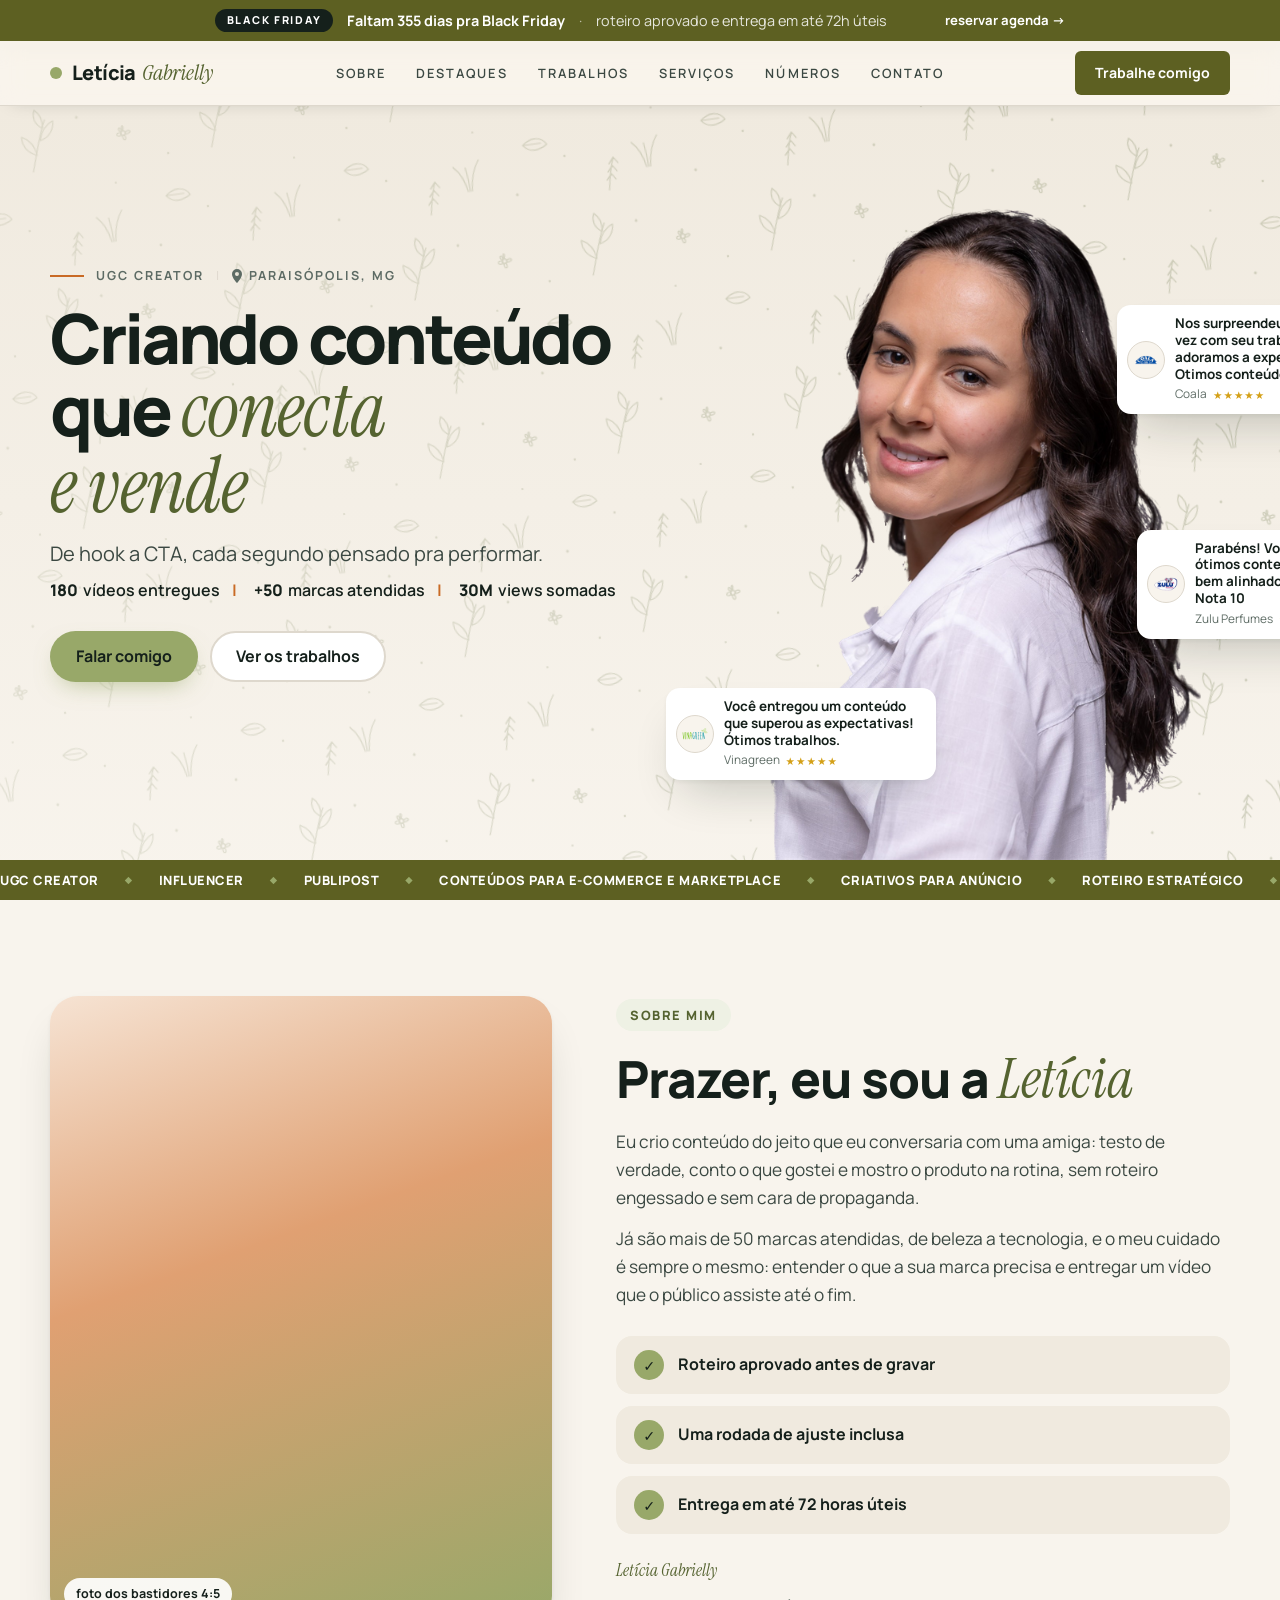
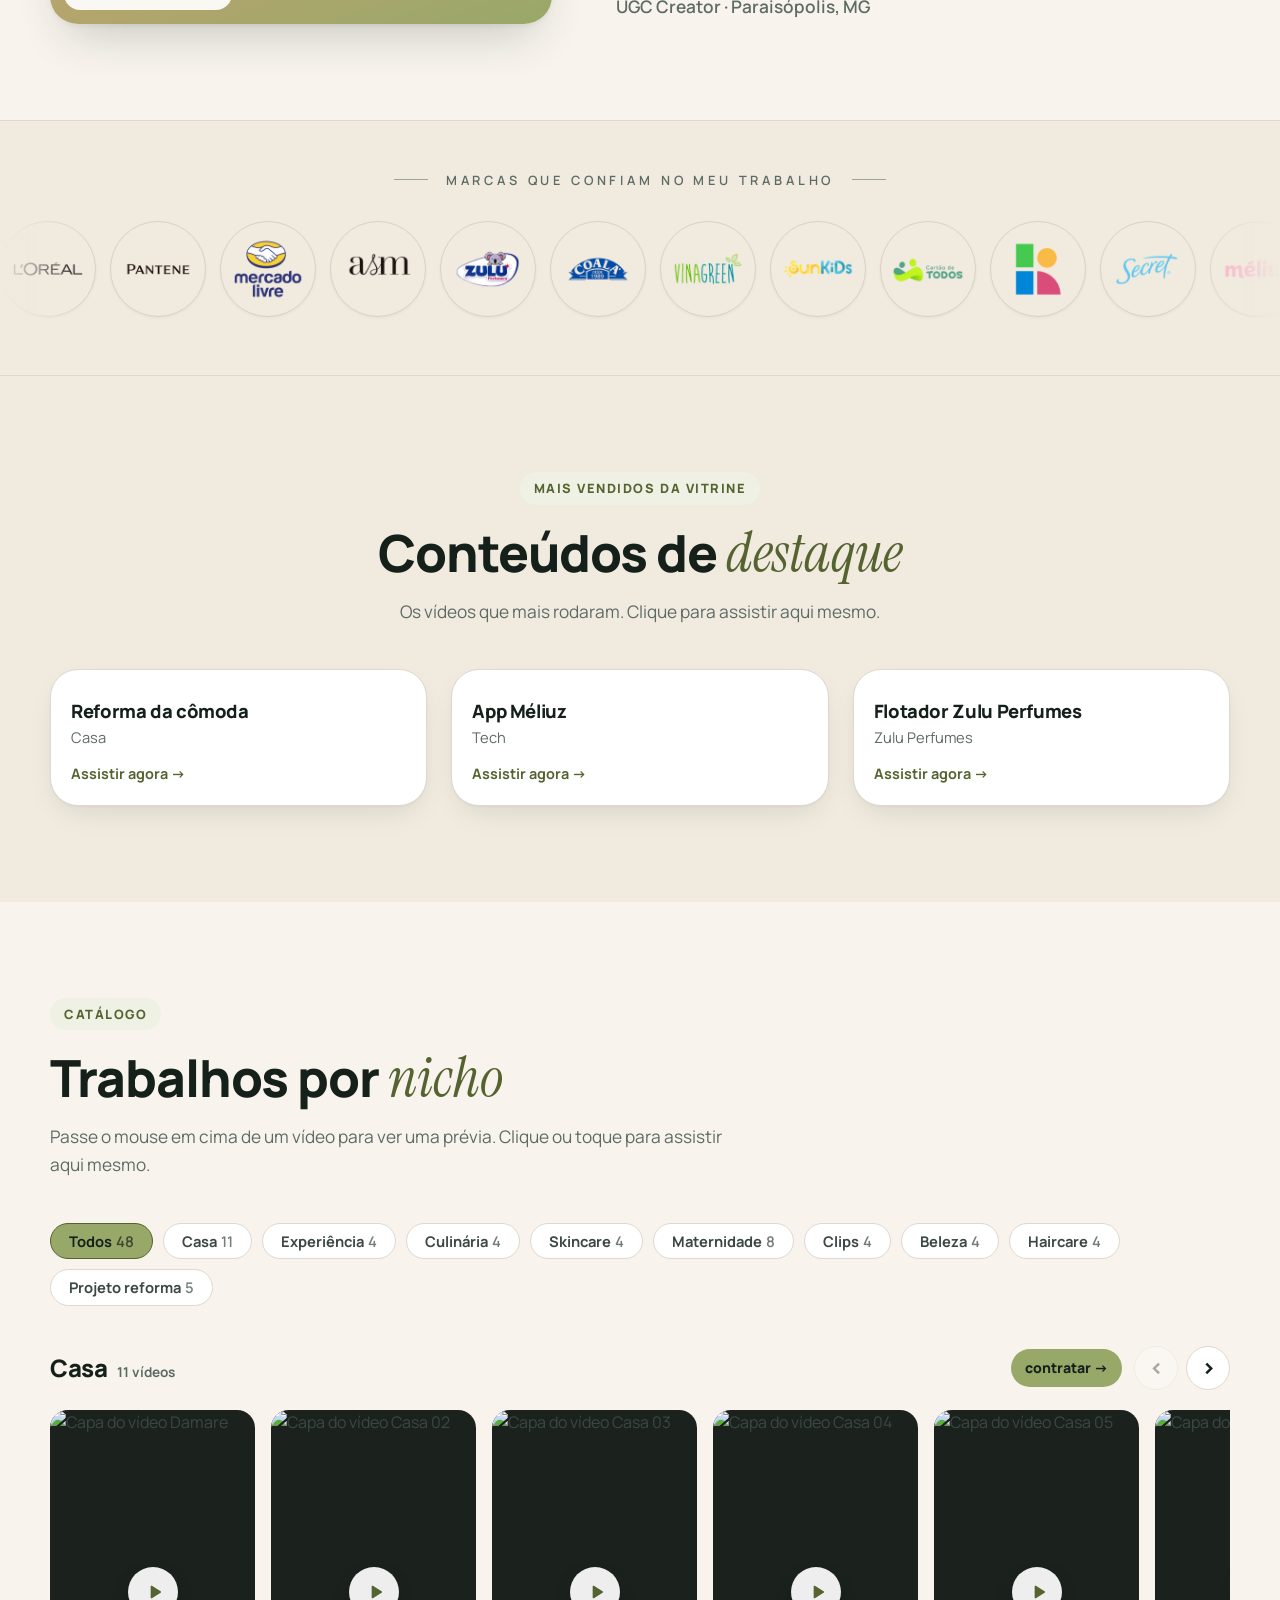
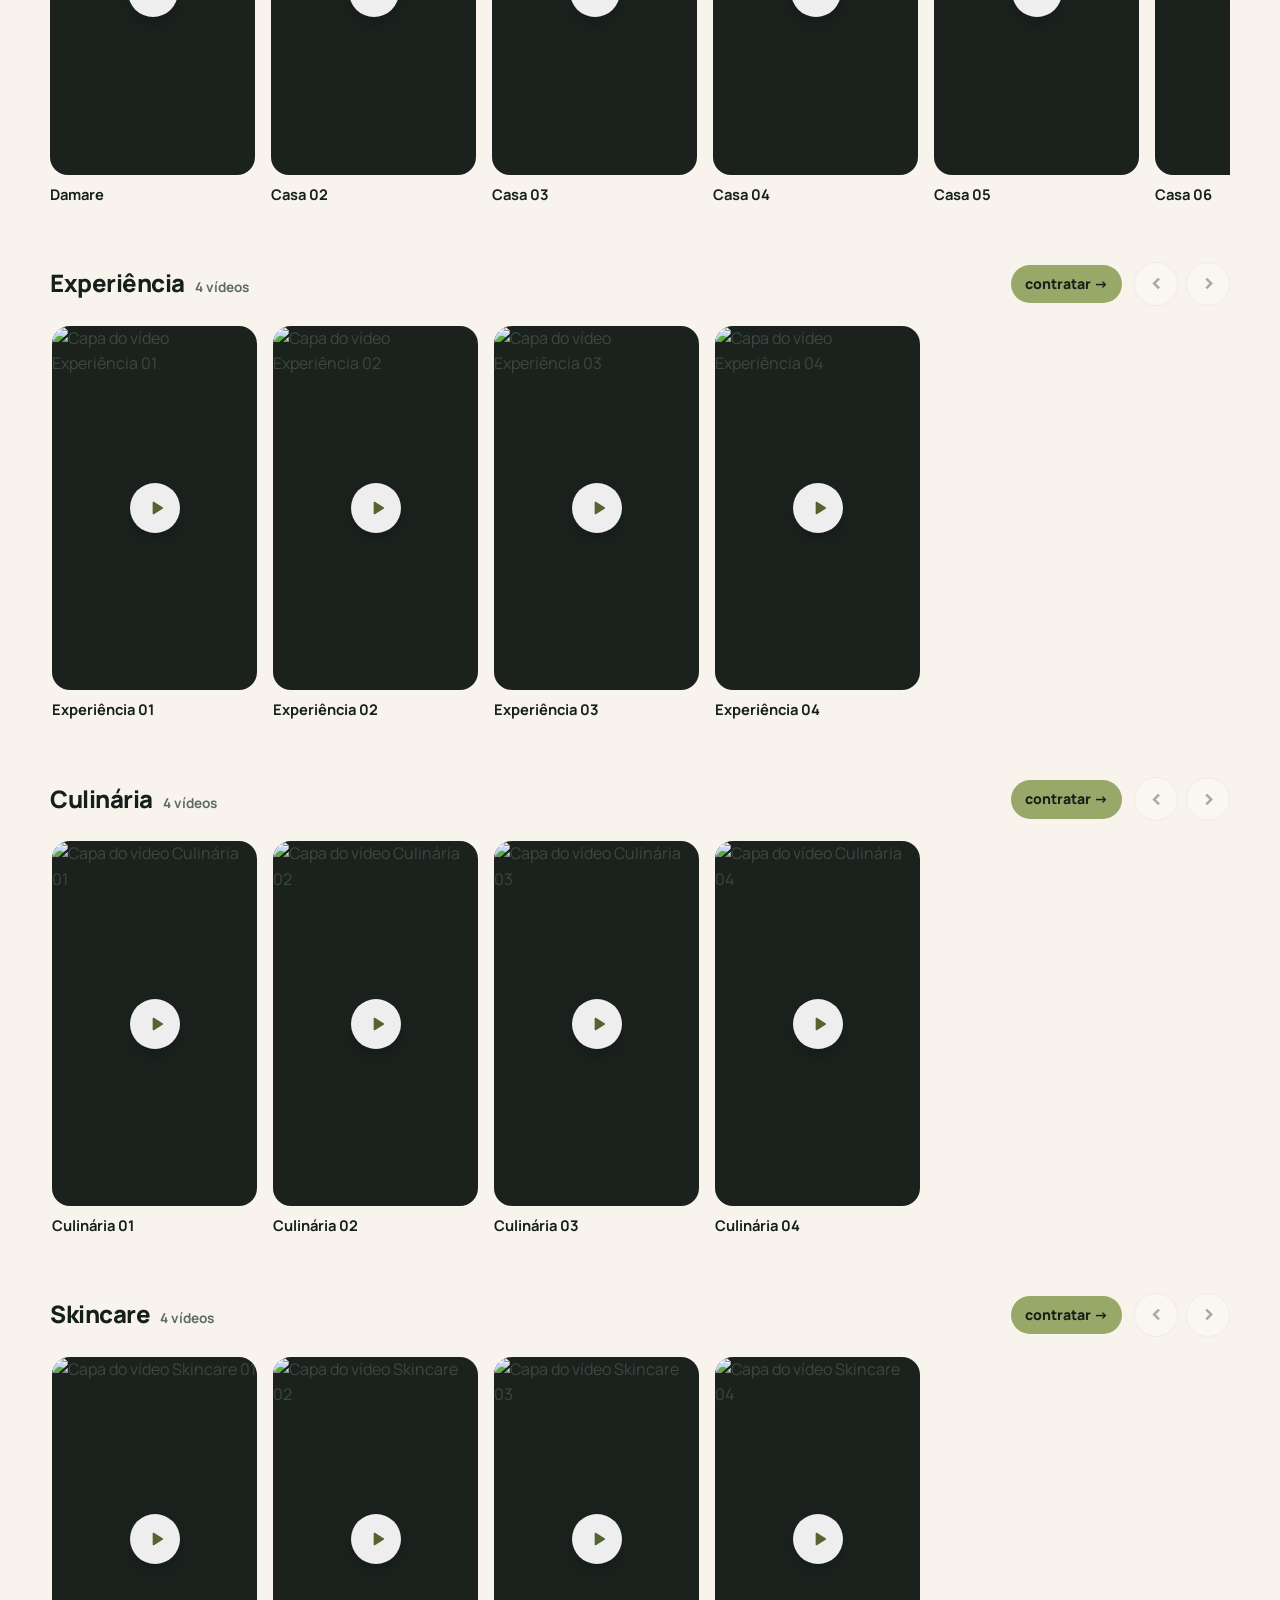
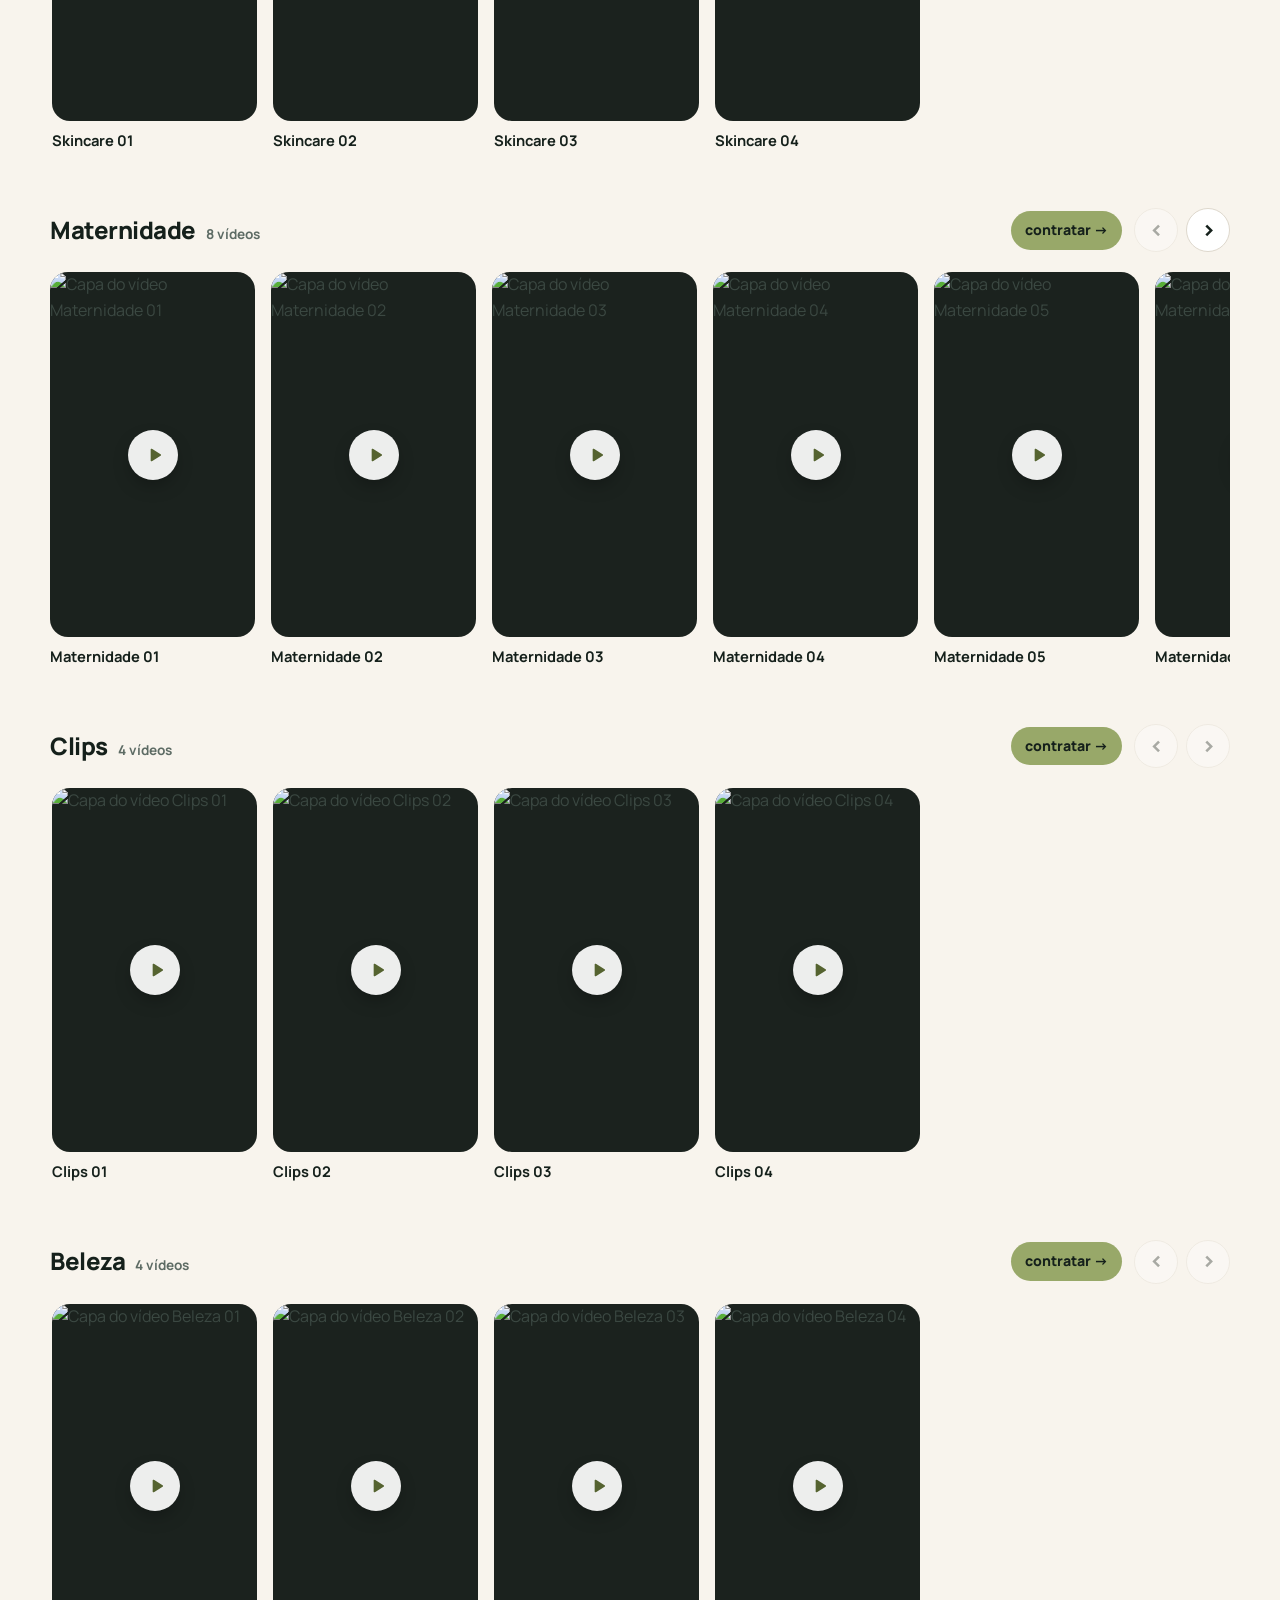
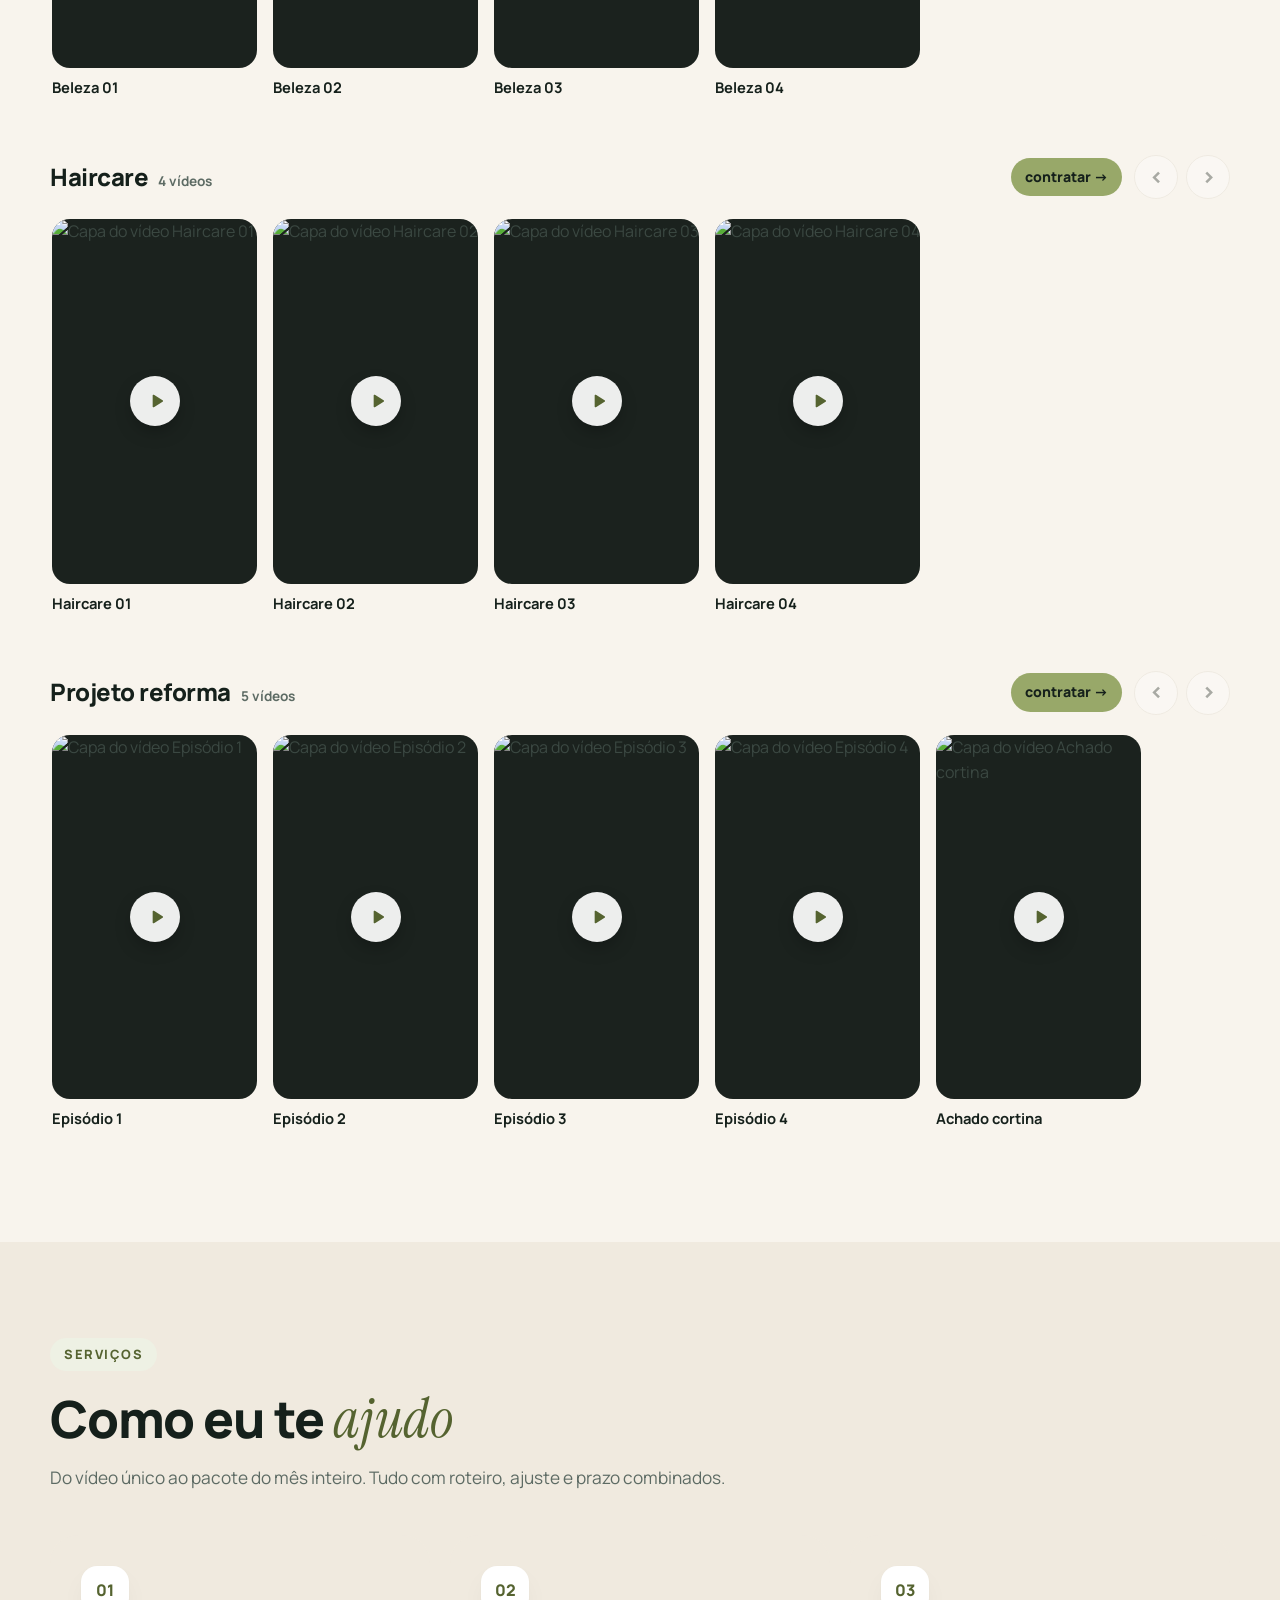
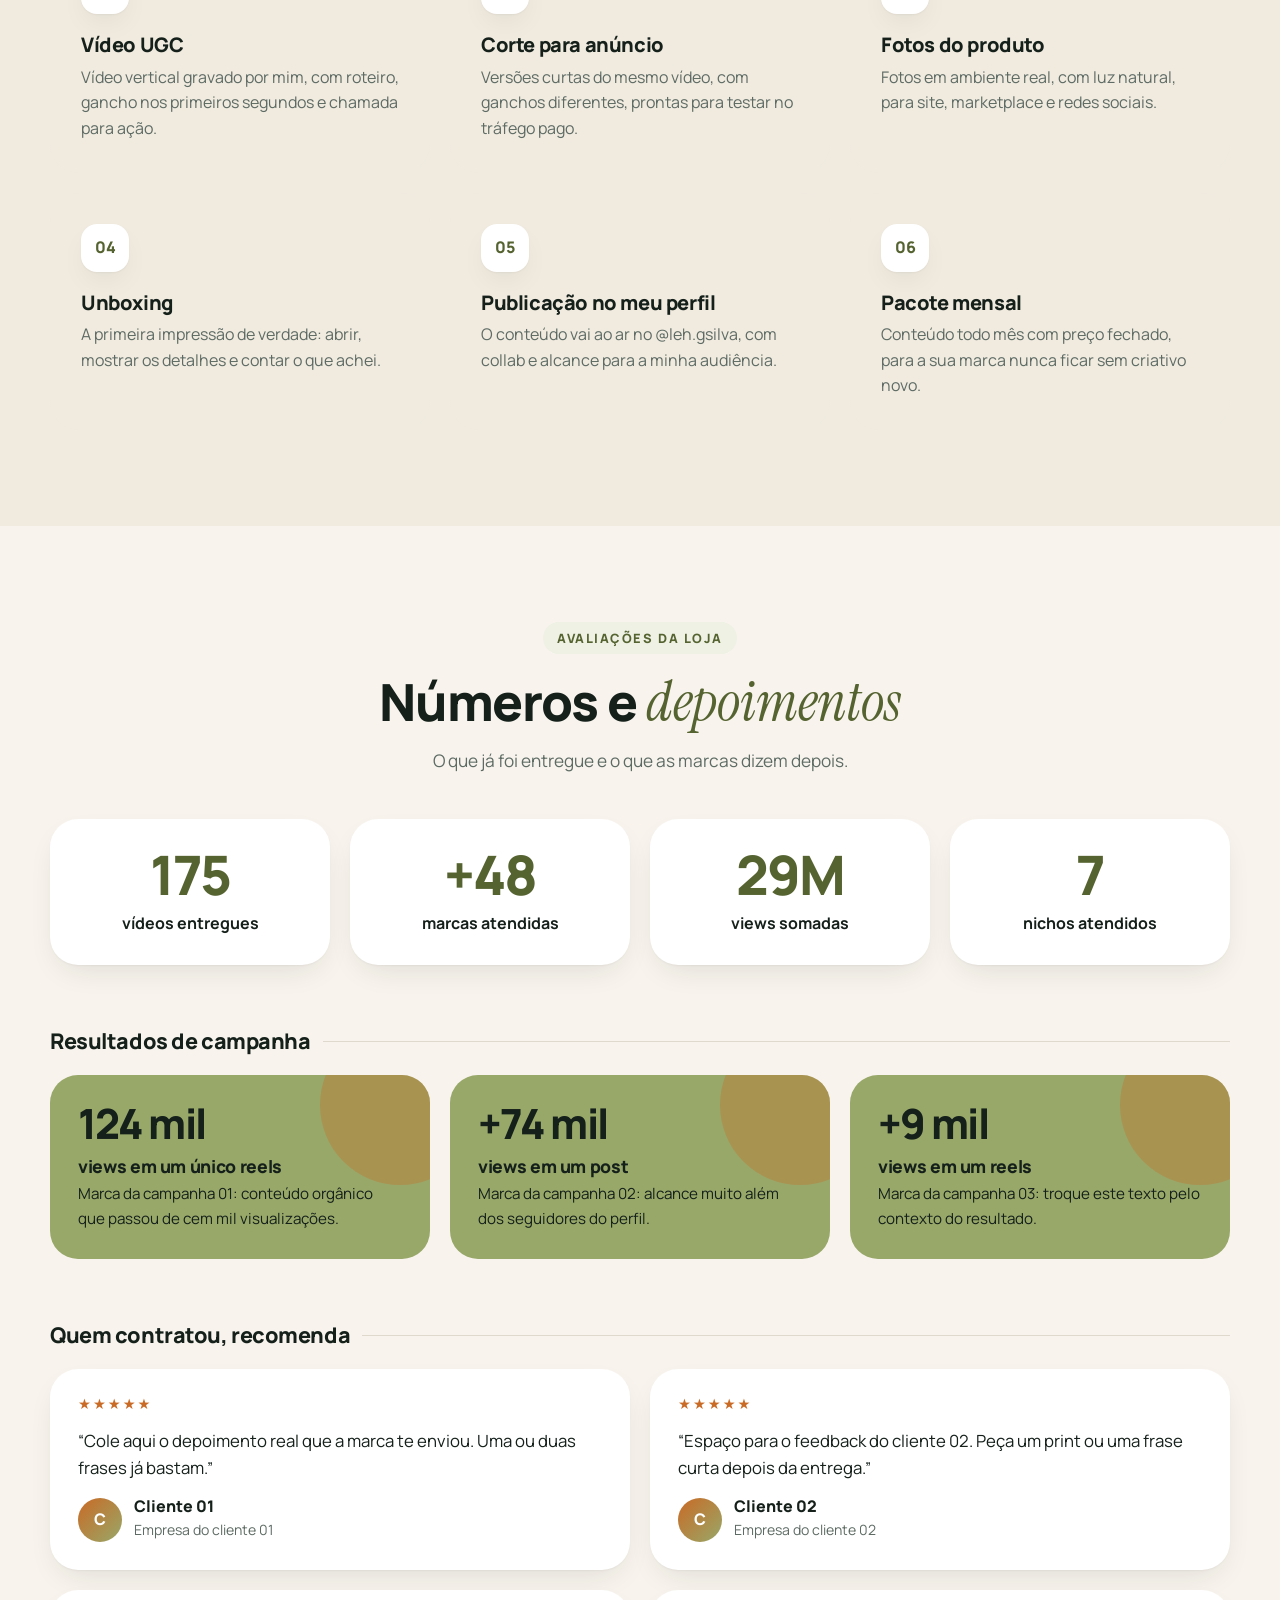
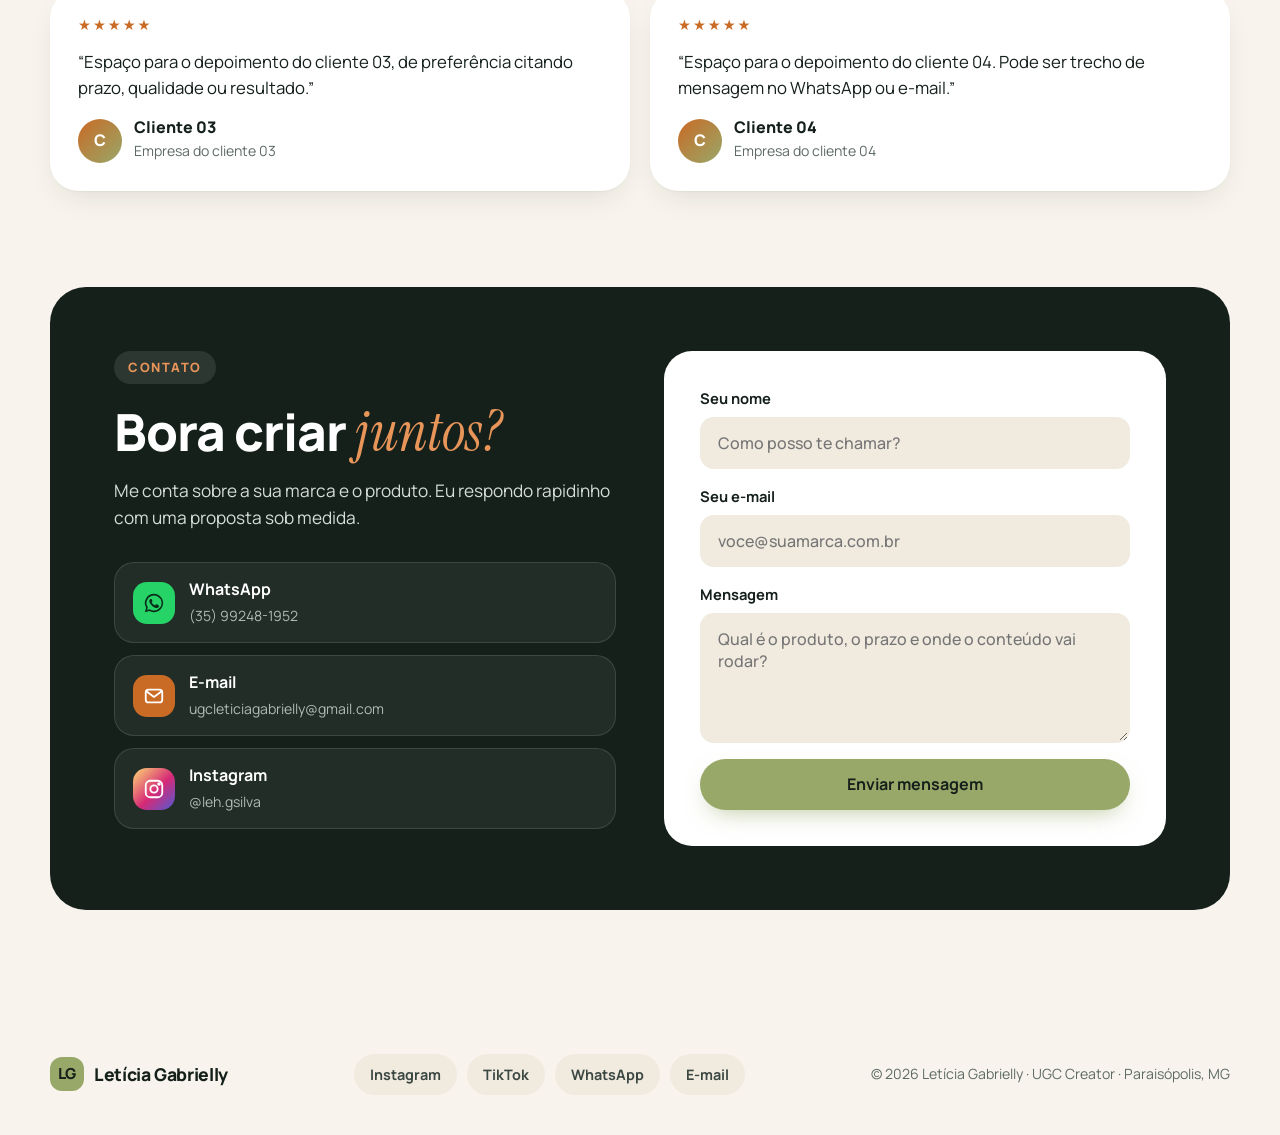
==== index.html @ e0282c51 "Volta a textura de estampa miudinha na capa Co-Authored-By: Claude Opus 5.5 <noreply@anthropic.com>" ====
<!doctype html>
<html lang="pt-BR">
<head>
<meta charset="utf-8">
<meta name="viewport" content="width=device-width, initial-scale=1">
<title>Letícia Gabrielly | Portfólio UGC</title>
<meta name="description" content="Portfólio UGC de Letícia Gabrielly: conteúdo real, com a naturalidade de uma amiga que usou, aprovou e indica. Vídeos, fotos e anúncios para marcas.">
<meta name="theme-color" content="#98a869">
<link rel="preconnect" href="https://fonts.googleapis.com">
<link rel="preconnect" href="https://fonts.gstatic.com" crossorigin>
<link href="https://fonts.googleapis.com/css2?family=Instrument+Serif:ital@1&family=Manrope:wght@400;500;600;700;800&display=swap" rel="stylesheet">
<style>
  /* ============ CORES E MEDIDAS (troque aqui para mudar o visual inteiro) ============ */
  :root {
    --verde: #98a869;            /* verde musgo principal */
    --verde-escuro: #879858;     /* usado no hover dos botões */
    --verde-texto: #556330;      /* musgo escuro para textos e números, garante leitura */
    --verde-claro: #eef1e4;
    --amarelo: #c96a25;          /* terracota: etiquetas, selo "novo" e detalhes */
    --terracota-claro: #e8955a;  /* terracota mais clara para texto em fundo escuro */
    --fundo: #f8f4ed;            /* bege acinzentado: fundo do site inteiro */
    --gelo: #f0eadf;             /* bege um pouco mais fundo: seções alternadas */
    --branco: #ffffff;
    --tinta: #15201b;
    --texto: #3b4842;
    --suave: #5d6b64;
    --borda: #ded8cd;
    --estrela: #c96a25;
    --raio: 28px;
    --raio-p: 16px;
    --sombra: 0 1px 2px rgba(21, 32, 27, .04), 0 12px 32px -12px rgba(21, 32, 27, .14);
    --sombra-forte: 0 2px 4px rgba(21, 32, 27, .05), 0 24px 48px -18px rgba(21, 32, 27, .24);
    --serif: "Instrument Serif", Georgia, serif;
    --sans: "Manrope", system-ui, -apple-system, "Segoe UI", Roboto, sans-serif;
    --largura: 1180px;
  }

  *, *::before, *::after { box-sizing: border-box; }
  html { scroll-behavior: smooth; -webkit-text-size-adjust: 100%; }
  body {
    margin: 0;
    font-family: var(--sans);
    color: var(--texto);
    background: var(--fundo);
    line-height: 1.6;
    font-size: 1rem;
    overflow-x: hidden;
  }
  img, svg { max-width: 100%; display: block; }
  a { color: inherit; }
  h1, h2, h3 { color: var(--tinta); line-height: 1.12; margin: 0; letter-spacing: -.02em; font-weight: 800; }
  p { margin: 0; }
  .serif { font-family: var(--serif); font-style: italic; font-weight: 400; letter-spacing: 0; color: var(--verde-texto); }
  .container { width: min(100% - 32px, var(--largura)); margin-inline: auto; }
  .sr-only { position: absolute; width: 1px; height: 1px; padding: 0; margin: -1px; overflow: hidden; clip: rect(0 0 0 0); white-space: nowrap; border: 0; }

  /* foco visível no teclado */
  :focus-visible { outline: 3px solid var(--verde-texto); outline-offset: 3px; border-radius: 10px; }
  .btn:focus-visible, .chip:focus-visible { outline-offset: 4px; }

  .pular {
    position: absolute; left: 16px; top: -60px; z-index: 200;
    background: var(--tinta); color: #fff; padding: 10px 18px; border-radius: 999px; text-decoration: none; font-weight: 700;
  }
  .pular:focus { top: 12px; }

  /* ============ BOTÕES ============ */
  .btn {
    display: inline-flex; align-items: center; justify-content: center; gap: 8px;
    padding: 14px 24px; border-radius: 999px; border: 2px solid transparent;
    font: 700 1rem/1.2 var(--sans); text-decoration: none; cursor: pointer;
    transition: transform .2s ease, background-color .2s ease, box-shadow .2s ease, color .2s ease;
  }
  .btn:hover { transform: translateY(-2px); }
  .btn-verde { background: var(--verde); color: var(--tinta); box-shadow: 0 10px 24px -10px rgba(152, 168, 105, .7); }
  .btn-verde:hover { background: var(--verde-escuro); }
  .btn-contorno { background: #fff; color: var(--tinta); border-color: var(--borda); }
  .btn-contorno:hover { border-color: var(--verde-texto); color: var(--verde-texto); }
  .btn-amarelo { background: var(--amarelo); color: #fff; }
  .btn-amarelo:hover { background: #b05a1c; }

  /* ============ TOPO FIXO ============ */
  .topo { position: sticky; top: 0; z-index: 100; }
  /* faixa de cima: selo, contagem da Black Friday, frase e link */
  .faixa-topo { background: #5d6022; color: #fff; padding: 9px 16px; font-size: .9rem; }
  .faixa-topo-conteudo { display: flex; align-items: center; justify-content: center; gap: 14px; flex-wrap: wrap; row-gap: 4px; }
  .selo-bf {
    background: var(--tinta); color: #fff; border-radius: 999px; padding: 4px 12px;
    font-size: .68rem; font-weight: 800; text-transform: uppercase; letter-spacing: .16em; line-height: 1.3;
  }
  .faixa-contagem { font-weight: 700; }
  .faixa-ponto { opacity: .6; }
  .faixa-extra { opacity: .85; }
  .faixa-link { margin-left: 44px; color: #fff; font-weight: 700; font-size: .82rem; text-decoration: none; white-space: nowrap; }
  .faixa-link:hover { text-decoration: underline; text-underline-offset: 3px; }

  /* barra do menu: nome à esquerda, links no centro, botão à direita */
  .barra {
    background: rgba(248, 244, 237, .6); /* barra do menu com transparência */
    backdrop-filter: saturate(1.6) blur(12px);
    -webkit-backdrop-filter: saturate(1.6) blur(12px);
    border-bottom: 1px solid var(--borda);
    box-shadow: 0 6px 18px -12px rgba(21, 32, 27, .25);
  }
  .barra .container { display: grid; grid-template-columns: 1fr auto 1fr; align-items: center; gap: 16px; min-height: 64px; }
  .marca-nome { justify-self: start; display: inline-flex; align-items: center; gap: 6px; font-weight: 800; font-size: 1.25rem; letter-spacing: -.03em; color: var(--tinta); text-decoration: none; white-space: nowrap; }
  .marca-nome .serif { font-size: 1.12em; letter-spacing: 0; }
  .marca-bolinha { width: 12px; height: 12px; border-radius: 50%; background: var(--verde); margin-right: 4px; flex: none; }
  .barra-acoes { justify-self: end; display: flex; align-items: center; gap: 12px; }
  .btn-trabalhe {
    background: #5d6022; color: #fff; text-decoration: none; font-weight: 700; font-size: .88rem;
    padding: 11px 20px; border-radius: 6px; white-space: nowrap; transition: background-color .2s;
  }
  .btn-trabalhe:hover { background: var(--tinta); }
  .logo { display: inline-flex; align-items: center; gap: 10px; font-weight: 800; color: var(--tinta); text-decoration: none; font-size: 1.1rem; letter-spacing: -.02em; }
  .logo-bolinha { width: 34px; height: 34px; border-radius: 12px; background: var(--verde); color: var(--tinta); display: grid; place-items: center; font-size: .95rem; }
  .menu { display: flex; align-items: center; gap: 30px; list-style: none; margin: 0; padding: 0; }
  .menu a {
    display: block; padding: 6px 0; text-decoration: none; font-weight: 600; font-size: .8rem;
    text-transform: uppercase; letter-spacing: .16em; color: var(--texto); transition: color .2s;
  }
  .menu a:hover { color: var(--verde-texto); }
  .menu .menu-cta-celular { display: none; }
  .sanduiche {
    display: none; width: 46px; height: 46px; border-radius: 14px; border: 1px solid var(--borda);
    background: #fff; cursor: pointer; align-items: center; justify-content: center; padding: 0;
  }
  .sanduiche span, .sanduiche span::before, .sanduiche span::after {
    display: block; width: 20px; height: 2px; background: var(--tinta); border-radius: 2px; position: relative; transition: transform .25s, background-color .25s;
  }
  .sanduiche span::before, .sanduiche span::after { content: ""; position: absolute; left: 0; }
  .sanduiche span::before { top: -6px; }
  .sanduiche span::after { top: 6px; }
  .sanduiche[aria-expanded="true"] span { background: transparent; }
  .sanduiche[aria-expanded="true"] span::before { transform: translateY(6px) rotate(45deg); }
  .sanduiche[aria-expanded="true"] span::after { transform: translateY(-6px) rotate(-45deg); }

  section[id] { scroll-margin-top: 110px; }
  .secao { padding: 96px 0; }
  .secao-gelo { background: var(--gelo); }
  .cabeca { max-width: 680px; margin-bottom: 44px; }
  .cabeca-centro { margin-inline: auto; text-align: center; }
  .sobretitulo {
    display: inline-flex; align-items: center; gap: 8px; font-size: .8rem; font-weight: 800; text-transform: uppercase; letter-spacing: .12em;
    color: var(--verde-texto); background: var(--verde-claro); padding: 6px 14px; border-radius: 999px; margin-bottom: 16px;
  }
  .titulo { font-size: clamp(2rem, 4.4vw, 3.2rem); }
  .titulo .serif { font-size: 1.1em; }
  .cabeca p { margin-top: 14px; font-size: 1.08rem; color: var(--suave); }

  /* ============ PLACEHOLDER DE FOTO E VÍDEO ============ */
  .midia {
    position: relative; overflow: hidden; border-radius: var(--raio);
    background: linear-gradient(155deg, #eef1e4 0%, #c5d0a4 45%, #98a869 100%);
    display: flex; align-items: flex-end; justify-content: flex-start;
  }
  .midia img { width: 100%; height: 100%; object-fit: cover; position: absolute; inset: 0; }
  .legenda-midia {
    position: relative; margin: 14px; padding: 6px 12px; border-radius: 999px;
    background: rgba(255, 255, 255, .92); color: var(--tinta); font-size: .78rem; font-weight: 700;
  }

  /* ============ CAPA ============ */
  .capa { position: relative; background: linear-gradient(180deg, var(--gelo) 0%, var(--fundo) 100%); padding-top: 64px; overflow: hidden; }
  /* textura da roça: colinas, plantação, curvas de nível, folhas, trigo e passarinhos, bem clarinhos */
  .capa-textura { position: absolute; inset: 0; width: 100%; height: 100%; pointer-events: none; z-index: 0; }
  .capa-textura .traco { fill: none; stroke: var(--verde-texto); stroke-linecap: round; stroke-linejoin: round; }
  .capa > .container, .capa > .marcas { position: relative; z-index: 1; }
  .capa-grade { display: grid; grid-template-columns: 1.1fr .9fr; gap: 24px; align-items: center; }
  /* etiqueta acima do título: tracinho, UGC CREATOR | alfinete e cidade */
  .capa-etiqueta { display: inline-flex; align-items: center; flex-wrap: wrap; gap: 8px 12px; font-size: .78rem; font-weight: 700; letter-spacing: .16em; text-transform: uppercase; color: var(--suave); }
  .capa-etiqueta::before { content: ""; width: 34px; height: 2px; background: var(--amarelo); flex: none; }
  .etiqueta-divisor { color: var(--borda); font-weight: 400; letter-spacing: 0; }
  .etiqueta-local { display: inline-flex; align-items: center; gap: 6px; }
  .etiqueta-local svg { width: 12px; height: 14px; fill: currentColor; flex: none; }

  /* feedbacks das marcas em volta da foto (dados em feedbacks/feedbacks.js) */
  .feedback-capa {
    position: absolute; z-index: 2; display: flex; align-items: center; gap: 10px; max-width: 270px;
    background: #fff; border-radius: 14px; padding: 10px 16px 10px 10px; box-shadow: var(--sombra-forte);
    animation: flutuar 6s ease-in-out infinite;
  }
  .feedback-logo { flex: none; width: 38px; height: 38px; border-radius: 50%; border: 1px solid var(--borda); background: var(--fundo); display: grid; place-items: center; overflow: hidden; padding: 4px; font-weight: 800; color: var(--verde-texto); }
  .feedback-logo img { max-width: 100%; max-height: 100%; object-fit: contain; }
  .feedback-texto { font-size: .84rem; font-weight: 700; color: var(--tinta); line-height: 1.25; }
  .feedback-marca { display: flex; align-items: center; gap: 6px; font-size: .74rem; color: var(--suave); margin-top: 3px; }
  .feedback-estrelas { color: #d4a017; font-size: .66rem; letter-spacing: 1px; line-height: 1; }
  .feedback-1 { top: 16%; right: -170px; }
  .feedback-2 { bottom: 12%; left: -40px; animation-delay: -2s; }
  .feedback-3 { top: 50%; right: -190px; animation-delay: -4s; }
  @keyframes flutuar { 50% { transform: translateY(-6px); } }
  .capa h1 { font-size: clamp(2.8rem, 7.6vw, 5.8rem); margin: 22px 0 18px; letter-spacing: -.045em; line-height: .98; }
  .capa h1 .serif { font-size: 1.12em; letter-spacing: -.01em; }
  .capa-frase { font-size: clamp(1.05rem, 1.8vw, 1.2rem); max-width: 520px; color: var(--texto); }
  .capa-botoes { display: flex; flex-wrap: wrap; gap: 12px; margin: 30px 0 38px; }
  .capa-numeros { display: flex; flex-wrap: wrap; align-items: center; gap: 4px 0; list-style: none; padding: 0; margin: 8px 0 0; }
  .capa-numeros li { display: flex; align-items: baseline; gap: 5px; font-weight: 700; color: var(--tinta); font-size: clamp(1rem, 1.6vw, 1.12rem); }
  .capa-numeros li + li::before { content: "|"; color: var(--amarelo); font-weight: 700; margin: 0 12px; }
  .capa-numeros strong { font-weight: 800; color: var(--tinta); }
  .capa-numeros span { font-weight: 600; color: var(--tinta); }
  .capa-foto-moldura { position: relative; max-width: 440px; margin-inline: auto; width: 100%; align-self: end; margin-bottom: -56px; }
  .capa-foto { display: block; width: 100%; height: auto; }
  .estrelas { color: var(--estrela); letter-spacing: 2px; font-size: .9rem; line-height: 1; }

  /* faixa verde com os serviços, no rodapé da capa */
  .marcas { margin-top: 56px; background: #5d6022; padding: 10px 0; overflow: hidden; }
  .capa > .marcas { z-index: 3; }
  .marcas-trilho { display: flex; width: max-content; animation: deslizar 70s linear infinite; }
  .marcas-lista { display: flex; gap: 26px; padding-right: 26px; list-style: none; margin: 0; padding-left: 0; }
  .marcas-lista li { white-space: nowrap; font-weight: 800; font-size: .8rem; text-transform: uppercase; letter-spacing: .04em; color: #fff; display: flex; align-items: center; gap: 26px; }
  .marcas-lista li::after { content: "◆"; color: var(--verde); font-size: .6rem; }

  /* no computador, a capa e a faixa cabem inteiras na primeira tela */
  @media (min-width: 901px) {
    .capa { display: flex; flex-direction: column; min-height: calc(100vh - var(--altura-topo, 101px)); min-height: calc(100svh - var(--altura-topo, 101px)); padding-top: clamp(20px, 4vh, 48px); }
    .capa-grade { flex: 1; grid-template-columns: minmax(0, clamp(590px, 44vw, 720px)) auto; justify-content: start; gap: clamp(8px, 2vw, 32px); }
    .capa-foto-moldura { margin-inline: 40px 0; }
    .capa-numeros { flex-wrap: nowrap; white-space: nowrap; }
    .capa-numeros li { font-size: 1rem; }
    .capa h1 { font-size: clamp(2.6rem, min(5.4vw, 9vh), 5rem); margin: clamp(12px, 2vh, 22px) 0 clamp(10px, 1.6vh, 18px); }
    .capa-frase { font-size: clamp(1.02rem, min(1.6vw, 2.4vh), 1.25rem); }
    .capa-botoes { margin: clamp(16px, 3vh, 30px) 0 clamp(18px, 3.2vh, 34px); }
    .capa-foto-moldura { width: auto; max-width: none; height: min(660px, calc(100svh - var(--altura-topo, 101px) - 72px)); aspect-ratio: 640 / 826; margin-bottom: calc(-1 * clamp(20px, 3.5vh, 44px)); }
    .capa-foto { height: 100%; }
    .marcas { margin-top: clamp(20px, 3.5vh, 44px); }
  }
  @keyframes deslizar { to { transform: translateX(-50%); } }

  /* ============ CARROSSEL DE LOGOS ============ */
  .logos-secao { background: var(--gelo); border-top: 1px solid var(--borda); border-bottom: 1px solid var(--borda); padding: 52px 0; overflow: hidden; }
  .logos-titulo {
    display: flex; align-items: center; justify-content: center; gap: 18px; padding: 0 16px;
    font-size: .8rem; font-weight: 600; text-transform: uppercase; letter-spacing: .3em; color: var(--suave); margin-bottom: 30px; text-align: center;
  }
  .logos-titulo::before, .logos-titulo::after { content: ""; flex: none; width: 34px; height: 1px; background: currentColor; opacity: .55; }
  .logos {
    overflow: hidden;
    -webkit-mask-image: linear-gradient(90deg, transparent, #000 7%, #000 93%, transparent);
    mask-image: linear-gradient(90deg, transparent, #000 7%, #000 93%, transparent);
  }
  .logos-trilho { display: flex; width: max-content; animation: deslizar 55s linear infinite; }
  .logos-lista { display: flex; gap: 14px; padding: 4px 14px 6px 0; list-style: none; margin: 0; }
  /* círculo da mesma cor do fundo, só com o contorno */
  .logo-circulo {
    flex: none; width: 96px; height: 96px; border-radius: 50%; background: var(--gelo); border: 1px solid #d8d1c5;
    box-shadow: 0 1px 3px rgba(21, 32, 27, .05); display: grid; place-items: center; padding: 9px; overflow: hidden;
  }
  .logo-circulo img { max-width: 100%; max-height: 100%; object-fit: contain; }
  .logo-nome { display: none; font-weight: 800; font-size: .78rem; line-height: 1.2; text-align: center; color: var(--tinta); }
  .logo-circulo.sem-imagem img { display: none; }
  .logo-circulo.sem-imagem .logo-nome { display: block; }
  @media (max-width: 620px) {
    .logo-circulo { width: 80px; height: 80px; padding: 8px; }
    .logos-lista { gap: 10px; padding-right: 10px; }
    .logos-titulo { letter-spacing: .2em; gap: 12px; font-size: .72rem; }
    .logos-titulo::before, .logos-titulo::after { width: 22px; }
  }

  /* ============ SOBRE ============ */
  .sobre-grade { display: grid; grid-template-columns: .9fr 1.1fr; gap: 64px; align-items: center; }
  .sobre-foto { aspect-ratio: 4 / 5; box-shadow: var(--sombra-forte); background: linear-gradient(160deg, #f6e3d3 0%, #e0a072 40%, #98a869 100%); }
  .sobre-texto p + p { margin-top: 14px; }
  .sobre-texto > p { font-size: 1.08rem; }
  .promessas { list-style: none; padding: 0; margin: 28px 0; display: grid; gap: 12px; }
  .promessas li { display: flex; align-items: center; gap: 14px; background: var(--gelo); border-radius: var(--raio-p); padding: 14px 18px; font-weight: 700; color: var(--tinta); }
  .promessas .check { flex: none; width: 30px; height: 30px; border-radius: 50%; background: var(--verde); color: var(--tinta); display: grid; place-items: center; font-size: .9rem; }
  .assinatura { font-family: var(--serif); font-style: italic; font-size: 2.6rem; color: var(--verde-texto); line-height: 1; margin-top: 8px; }
  .assinatura-sub { font-size: .9rem; color: var(--suave); font-weight: 600; margin-top: 4px; }

  /* ============ DESTAQUES ============ */
  .destaques-grade { display: grid; grid-template-columns: repeat(3, minmax(0, 1fr)); gap: 24px; }
  .destaque {
    display: flex; flex-direction: column; text-align: left; font: inherit; color: inherit; cursor: pointer; width: 100%; background: #fff; border-radius: var(--raio);
    padding: 12px; box-shadow: var(--sombra); border: 1px solid var(--borda); transition: transform .3s ease, box-shadow .3s ease;
  }
  .destaque:hover { transform: translateY(-6px); box-shadow: var(--sombra-forte); }
  .destaque .video-capa { border-radius: 20px; }
  .play {
    position: absolute; inset: 0; margin: auto; width: 76px; height: 76px; border-radius: 50%; z-index: 1;
    background: rgba(255, 255, 255, .95); display: grid; place-items: center; box-shadow: 0 12px 30px -8px rgba(0, 0, 0, .35);
    transition: transform .3s ease, opacity .3s ease;
  }
  .play svg { width: 28px; height: 28px; margin-left: 4px; fill: var(--verde-texto); }
  .destaque:hover .play { transform: scale(1.1); }
  .destaque-info { display: block; padding: 18px 8px 8px; }
  .destaque-numero { display: block; font-size: 2.4rem; font-weight: 800; color: var(--verde-texto); letter-spacing: -.04em; line-height: 1; }
  .destaque-rotulo { display: inline-block; margin-top: 6px; background: var(--amarelo); color: #fff; font-size: .78rem; font-weight: 800; padding: 3px 10px; border-radius: 999px; }
  .destaque-titulo { display: block; font-size: 1.15rem; font-weight: 800; color: var(--tinta); letter-spacing: -.02em; line-height: 1.2; }
  .destaque-numero ~ .destaque-titulo { margin-top: 14px; }
  .destaque-contexto { display: block; font-size: .92rem; color: var(--suave); margin-top: 4px; }
  .destaque-ver { display: block; margin-top: 12px; font-weight: 700; font-size: .9rem; color: var(--verde-texto); }

  /* ============ VÍDEOS (capa, prévia e carrosséis) ============ */
  .video-capa { position: relative; display: block; aspect-ratio: 9 / 16; border-radius: 18px; overflow: hidden; background: #1b221e; }
  .video-capa img { position: absolute; inset: 0; width: 100%; height: 100%; object-fit: cover; transition: transform .5s ease; }
  .video-previa { position: absolute; inset: 0; width: 100%; height: 100%; border: 0; pointer-events: none; opacity: 0; transition: opacity .4s ease; z-index: 2; }
  .video-previa.pronta { opacity: 1; }
  .tocando .play, .tocando .play-mini { opacity: 0; }
  .play-mini {
    position: absolute; inset: 0; margin: auto; width: 50px; height: 50px; border-radius: 50%; z-index: 1;
    background: rgba(255, 255, 255, .92); display: grid; place-items: center; box-shadow: 0 8px 20px -6px rgba(0, 0, 0, .4);
    transition: transform .3s ease, opacity .3s ease;
  }
  .play-mini svg { width: 20px; height: 20px; margin-left: 3px; fill: var(--verde-texto); }

  /* ============ TRABALHOS ============ */
  .filtros { display: flex; flex-wrap: wrap; gap: 10px; margin-bottom: 12px; }
  .chip {
    border: 1px solid var(--borda); background: #fff; color: var(--texto); border-radius: 999px; padding: 10px 18px;
    font: 700 .92rem/1 var(--sans); cursor: pointer; transition: all .2s ease;
  }
  .chip:hover { border-color: var(--verde-texto); color: var(--verde-texto); }
  .chip[aria-pressed="true"] { background: var(--verde); border-color: var(--verde-texto); color: var(--tinta); }
  .chip .qtd { opacity: .7; margin-left: 4px; font-weight: 600; }
  .prateleira { margin-top: 40px; }
  .prateleira[hidden] { display: none; }
  .prateleira-topo { display: flex; align-items: center; justify-content: space-between; gap: 12px; margin-bottom: 16px; flex-wrap: wrap; }
  .prateleira h3 { font-size: 1.5rem; display: flex; align-items: baseline; gap: 10px; flex-wrap: wrap; }
  .prateleira-qtd { font-size: .85rem; font-weight: 700; color: var(--suave); letter-spacing: 0; }
  .setas { display: flex; align-items: center; gap: 8px; }
  .seta {
    width: 44px; height: 44px; border-radius: 50%; border: 1px solid var(--borda); background: #fff; color: var(--tinta);
    font: 700 1.5rem/1 var(--sans); cursor: pointer; display: grid; place-items: center; padding: 0 0 3px; transition: background-color .2s, border-color .2s, opacity .2s;
  }
  .seta:hover:not(:disabled) { background: var(--verde); border-color: var(--verde); }
  .seta:disabled { opacity: .35; cursor: default; }
  .carrossel {
    display: flex; gap: 16px; overflow-x: auto; scroll-snap-type: x mandatory; list-style: none; margin: 0; padding: 4px 2px 18px;
    scrollbar-width: none; overscroll-behavior-x: contain;
  }
  .carrossel::-webkit-scrollbar { display: none; }
  .video-card { flex: 0 0 clamp(150px, 19vw, 205px); scroll-snap-align: start; }
  .video-botao { display: block; width: 100%; padding: 0; border: 0; background: none; cursor: pointer; text-align: left; font: inherit; color: inherit; border-radius: 18px; }
  .video-botao:hover .video-capa img { transform: scale(1.04); }
  .video-botao:hover .play-mini { transform: scale(1.1); }
  .video-titulo { display: block; margin-top: 10px; font-weight: 700; font-size: .92rem; color: var(--tinta); line-height: 1.3; }
  .etiqueta { background: var(--amarelo); color: #fff; font-size: .76rem; font-weight: 800; padding: 5px 12px; border-radius: 999px; }
  .contratar { font-weight: 800; font-size: .88rem; color: var(--tinta); background: var(--verde); padding: 8px 14px; border-radius: 999px; text-decoration: none; transition: background-color .2s; margin-right: 4px; }
  .contratar:hover { background: var(--verde-escuro); }

  /* ============ PLAYER DE VÍDEO ============ */
  .player-fundo {
    position: fixed; inset: 0; z-index: 320; background: rgba(10, 14, 12, .88);
    display: flex; flex-direction: column; align-items: center; justify-content: center; gap: 14px; padding: 56px 16px 16px;
  }
  .player-fundo[hidden] { display: none; }
  .player {
    width: min(calc(100vw - 32px), calc((100vh - 110px) * 9 / 16), 560px); aspect-ratio: 9 / 16;
    border-radius: 24px; overflow: hidden; background: #000; box-shadow: 0 30px 80px -20px rgba(0, 0, 0, .6);
  }
  .player-quadro, .player-quadro iframe { width: 100%; height: 100%; border: 0; display: block; }
  .player-aviso { height: 100%; display: flex; flex-direction: column; align-items: center; justify-content: center; gap: 18px; padding: 24px; text-align: center; color: #fff; }
  .player-titulo { color: #fff; font-weight: 700; text-align: center; margin: 0; }
  .player-fechar, .player-seta {
    position: fixed; width: 48px; height: 48px; border-radius: 50%; border: 0; background: #fff; color: var(--tinta);
    font: 700 1.6rem/1 var(--sans); cursor: pointer; display: grid; place-items: center; padding: 0 0 3px; box-shadow: var(--sombra-forte); z-index: 1;
  }
  .player-fechar { top: 16px; right: 16px; }
  .player-seta { top: 50%; transform: translateY(-50%); }
  .player-seta.anterior { left: max(16px, calc(50% - 300px)); }
  .player-seta.proximo { right: max(16px, calc(50% - 300px)); }
  .player-seta[hidden] { display: none; }

  /* ============ SERVIÇOS ============ */
  .servicos { display: grid; grid-template-columns: repeat(3, minmax(0, 1fr)); gap: 20px; list-style: none; padding: 0; margin: 0; }
  .servico { background: var(--gelo); border-radius: var(--raio); padding: 30px; border: 1px solid transparent; transition: border-color .3s, background-color .3s, transform .3s; }
  .servico:hover { background: #fff; border-color: var(--borda); transform: translateY(-4px); box-shadow: var(--sombra); }
  .servico-num { display: inline-grid; place-items: center; width: 48px; height: 48px; border-radius: 16px; background: #fff; color: var(--verde-texto); font-weight: 800; box-shadow: var(--sombra); }
  .servico h3 { font-size: 1.25rem; margin: 20px 0 8px; }
  .servico p { color: var(--suave); }

  /* ============ NÚMEROS E DEPOIMENTOS ============ */
  .metricas { display: grid; grid-template-columns: repeat(4, minmax(0, 1fr)); gap: 20px; list-style: none; padding: 0; margin: 0; }
  .metrica { background: #fff; border-radius: var(--raio); padding: 28px; box-shadow: var(--sombra); text-align: center; }
  .metrica strong { display: block; font-size: clamp(2.4rem, 4.5vw, 3.4rem); color: var(--verde-texto); font-weight: 800; letter-spacing: -.04em; line-height: 1; }
  .metrica span { display: block; margin-top: 10px; font-weight: 700; color: var(--tinta); }
  .subtitulo { font-size: 1.35rem; margin: 64px 0 22px; display: flex; align-items: center; gap: 12px; }
  .subtitulo::after { content: ""; flex: 1; height: 1px; background: var(--borda); }
  .resultados { display: grid; grid-template-columns: repeat(3, minmax(0, 1fr)); gap: 20px; list-style: none; padding: 0; margin: 0; }
  .resultado { background: var(--verde); color: var(--tinta); border-radius: var(--raio); padding: 28px; position: relative; overflow: hidden; }
  .resultado::before { content: ""; position: absolute; width: 160px; height: 160px; border-radius: 50%; background: rgba(201, 106, 37, .35); right: -50px; top: -50px; }
  .resultado-num { font-size: 2.6rem; font-weight: 800; color: var(--tinta); letter-spacing: -.04em; line-height: 1; position: relative; }
  .resultado h3 { color: var(--tinta); font-size: 1.1rem; margin: 12px 0 6px; position: relative; }
  .resultado p { position: relative; font-size: .95rem; }
  .depoimentos { display: grid; grid-template-columns: repeat(2, minmax(0, 1fr)); gap: 20px; list-style: none; padding: 0; margin: 0; }
  .depoimento { background: #fff; border-radius: var(--raio); padding: 28px; box-shadow: var(--sombra); display: flex; flex-direction: column; gap: 16px; margin: 0; }
  .depoimento blockquote { margin: 0; font-size: 1.05rem; color: var(--tinta); }
  .depoimento figcaption { display: flex; align-items: center; gap: 12px; margin-top: auto; }
  .avatar { width: 44px; height: 44px; border-radius: 50%; background: linear-gradient(135deg, var(--amarelo), var(--verde)); color: #fff; display: grid; place-items: center; font-weight: 800; flex: none; }
  .depoimento-nome { font-weight: 800; color: var(--tinta); display: block; line-height: 1.2; }
  .depoimento-empresa { font-size: .88rem; color: var(--suave); }

  /* ============ CONTATO ============ */
  .contato-caixa { background: var(--tinta); color: #d4ddd8; border-radius: 36px; padding: clamp(28px, 5vw, 64px); display: grid; grid-template-columns: 1fr 1fr; gap: 48px; }
  .contato-caixa .titulo { color: #fff; }
  .contato-caixa .serif { color: var(--terracota-claro); }
  .contato-caixa .sobretitulo { background: rgba(255, 255, 255, .1); color: var(--terracota-claro); }
  .contato-texto > p { margin-top: 14px; font-size: 1.08rem; }
  .contato-botoes { display: grid; gap: 12px; margin-top: 30px; }
  .contato-botao {
    display: flex; align-items: center; gap: 14px; padding: 14px 18px; border-radius: 20px; text-decoration: none;
    background: rgba(255, 255, 255, .06); border: 1px solid rgba(255, 255, 255, .12); color: #fff; transition: background-color .2s, transform .2s;
  }
  .contato-botao:hover { background: rgba(255, 255, 255, .12); transform: translateX(4px); }
  .contato-botao .icone { width: 42px; height: 42px; border-radius: 14px; display: grid; place-items: center; flex: none; }
  .contato-botao .icone svg { width: 22px; height: 22px; }
  .contato-botao b { display: block; font-size: 1rem; }
  .contato-botao small { color: #aebbb4; font-size: .88rem; word-break: break-word; }
  .ic-zap { background: #25d366; color: #0b2e1a; }
  .ic-mail { background: var(--amarelo); color: #fff; }
  .ic-insta { background: linear-gradient(135deg, #feda75, #d62976 55%, #4f5bd5); color: #fff; }
  .formulario { background: #fff; color: var(--texto); border-radius: 28px; padding: clamp(22px, 4vw, 36px); }
  .campo { display: grid; gap: 6px; margin-bottom: 16px; }
  .campo label { font-weight: 700; color: var(--tinta); font-size: .92rem; }
  .campo input, .campo textarea {
    width: 100%; font: 500 1rem/1.4 var(--sans); color: var(--tinta); background: var(--gelo);
    border: 2px solid transparent; border-radius: 14px; padding: 13px 16px; transition: border-color .2s, background-color .2s;
  }
  .campo input:focus, .campo textarea:focus { outline: none; border-color: var(--verde-texto); background: #fff; }
  .campo textarea { min-height: 130px; resize: vertical; }
  .formulario .btn { width: 100%; }
  .confirmacao { text-align: center; padding: 28px 8px; }
  .confirmacao .check-grande { width: 72px; height: 72px; border-radius: 50%; background: var(--verde-claro); color: var(--verde-texto); display: grid; place-items: center; font-size: 2rem; margin: 0 auto 16px; }
  .confirmacao h3 { font-size: 1.5rem; margin-bottom: 8px; }

  /* ============ RODAPÉ ============ */
  .rodape { padding: 48px 0 40px; }
  .rodape .container { display: flex; align-items: center; justify-content: space-between; gap: 20px; flex-wrap: wrap; }
  .redes { display: flex; gap: 10px; list-style: none; padding: 0; margin: 0; flex-wrap: wrap; }
  .redes a { display: inline-flex; padding: 9px 16px; border-radius: 999px; background: var(--gelo); text-decoration: none; font-weight: 700; font-size: .9rem; transition: background-color .2s, color .2s; }
  .redes a:hover { background: var(--verde); color: var(--tinta); }
  .rodape small { color: var(--suave); font-size: .88rem; }

  /* ============ CARD DE CAPTURA ============ */
  .modal-fundo {
    position: fixed; inset: 0; z-index: 300; background: rgba(15, 25, 20, .62);
    display: grid; place-items: center; padding: 16px; opacity: 0; transition: opacity .3s ease;
  }
  .modal-fundo[hidden] { display: none; }
  .modal-fundo.aberto { opacity: 1; }
  .modal {
    position: relative; width: min(100%, 440px); background: #fff; border-radius: 30px; padding: 36px 28px 28px;
    box-shadow: 0 30px 80px -20px rgba(0, 0, 0, .45); transform: translateY(16px) scale(.98); transition: transform .3s ease;
    max-height: calc(100vh - 32px); overflow-y: auto;
  }
  .modal-fundo.aberto .modal { transform: none; }
  .modal-fechar {
    position: absolute; top: 14px; right: 14px; width: 40px; height: 40px; border-radius: 50%; border: 0; background: var(--gelo);
    font-size: 1.4rem; line-height: 1; cursor: pointer; color: var(--tinta);
  }
  .modal-fechar:hover { background: var(--borda); }
  .modal .etiqueta { display: inline-block; margin-bottom: 14px; }
  .modal h2 { font-size: 1.7rem; margin-bottom: 8px; padding-right: 32px; }
  .modal > p, .modal-corpo > p { color: var(--suave); margin-bottom: 20px; }

  /* ============ ANIMAÇÃO DE ENTRADA ============ */
  .js .revelar { opacity: 0; transform: translateY(28px); transition: opacity .7s ease, transform .7s ease; }
  .js .revelar.visivel { opacity: 1; transform: none; }

  /* ============ RESPONSIVO ============ */
  @media (max-width: 1060px) {
    .metricas { grid-template-columns: repeat(2, minmax(0, 1fr)); }
  }
  @media (max-width: 1100px) {
    .sanduiche { display: inline-flex; }
    .barra .container { grid-template-columns: 1fr auto; }
    .menu {
      position: absolute; top: 100%; left: 0; right: 0; flex-direction: column; align-items: stretch; gap: 2px;
      background: var(--fundo); padding: 12px 16px 20px; border-bottom: 1px solid var(--borda); box-shadow: var(--sombra-forte);
      display: none;
    }
    .menu.aberto { display: flex; }
    .menu a { padding: 13px 16px; font-size: .95rem; }
    .barra { position: relative; }
  }
  @media (max-width: 900px) {
    .faixa-ponto, .faixa-extra { display: none; }
    .faixa-link { margin-left: 4px; }
    .capa-grade, .sobre-grade, .contato-caixa { grid-template-columns: 1fr; gap: 40px; }
    .capa-foto-moldura { margin: 0 auto -56px; max-width: 320px; }
    .sobre-foto { max-width: 420px; margin-inline: auto; width: 100%; }
    .destaques-grade { grid-template-columns: 1fr; max-width: 380px; margin-inline: auto; }
    .servicos, .resultados { grid-template-columns: repeat(2, minmax(0, 1fr)); }
    .secao { padding: 72px 0; }
  }
  @media (max-width: 620px) {
    .servicos, .resultados, .depoimentos { grid-template-columns: 1fr; }
    .capa-numeros li { font-size: .92rem; }
    .capa-numeros { gap: 4px 16px; }
    .capa-numeros li + li::before { display: none; }
    .capa-botoes .btn { flex: 1 1 100%; }
    .faixa-topo { font-size: .8rem; padding: 8px 12px; }
    .faixa-topo-conteudo { gap: 8px 10px; }
    .btn-trabalhe { display: none; }
    .menu .menu-cta-celular { display: block; }
    .menu .menu-cta-celular a { margin-top: 8px; text-align: center; background: #5d6022; color: #fff; border-radius: 6px; letter-spacing: .06em; }
    .marca-nome { font-size: 1.1rem; }
    .feedback-capa { max-width: 190px; padding: 8px 12px 8px 8px; gap: 8px; }
    .feedback-logo { width: 30px; height: 30px; }
    .feedback-texto { font-size: .74rem; }
    .feedback-marca { font-size: .68rem; }
    .feedback-1 { right: -6px; top: 16%; }
    .feedback-2 { left: -6px; bottom: 22%; }
    .feedback-3 { display: none; }
    .capa-textura .so-computador { display: none; }
    .prateleira h3 { font-size: 1.25rem; }
    .video-card { flex-basis: 148px; }
    .carrossel { gap: 12px; }
    .player-seta { top: auto; bottom: 16px; transform: none; }
    .player-seta.anterior { left: calc(50% - 64px); }
    .player-seta.proximo { right: calc(50% - 64px); }
    .player-fundo { padding-bottom: 84px; }
    .player { width: min(calc(100vw - 32px), calc((100vh - 220px) * 9 / 16)); }
    .logo { font-size: 1rem; }
  }
  @media (max-width: 400px) {
    .metricas { grid-template-columns: 1fr; }
  }

  /* respeita quem prefere menos movimento */
  @media (prefers-reduced-motion: reduce) {
    html { scroll-behavior: auto; }
    *, *::before, *::after { animation-duration: .01ms !important; animation-iteration-count: 1 !important; transition-duration: .01ms !important; }
    .marcas-trilho { animation: none; flex-wrap: wrap; width: auto; justify-content: center; }
    .marcas-lista { flex-wrap: wrap; justify-content: center; gap: 12px 28px; padding: 0 16px; }
    .marcas-lista li { gap: 28px; }
    .marcas-lista[aria-hidden="true"] { display: none; }
    .logos { -webkit-mask-image: none; mask-image: none; }
    .logos-trilho { animation: none; width: auto; justify-content: center; }
    .logos-lista { flex-wrap: wrap; justify-content: center; padding: 0 16px; }
    .logos-lista[aria-hidden="true"] { display: none; }
    .js .revelar { opacity: 1; transform: none; }
  }
</style>
</head>
<body>
<a class="pular" href="#conteudo">Pular para o conteúdo</a>

<!-- ============ TOPO FIXO: faixa verde + menu ============ -->
<header class="topo">
  <!-- Faixa de cima: a contagem da Black Friday é calculada sozinha pelo script -->
  <div class="faixa-topo">
    <div class="faixa-topo-conteudo">
      <span class="selo-bf">Black Friday</span>
      <span class="faixa-contagem" id="contagem-bf">Black Friday chegando</span>
      <span class="faixa-ponto" aria-hidden="true">·</span>
      <span class="faixa-extra">roteiro aprovado e entrega em até 72h úteis</span>
      <a class="faixa-link" href="#contato">reservar agenda →</a>
    </div>
  </div>
  <div class="barra">
    <nav class="container" aria-label="Menu principal">
      <a class="marca-nome" href="#inicio"><span class="marca-bolinha" aria-hidden="true"></span>Letícia <span class="serif">Gabrielly</span></a>
      <ul class="menu" id="menu">
        <li><a href="#sobre">Sobre</a></li>
        <li><a href="#destaques">Destaques</a></li>
        <li><a href="#trabalhos">Trabalhos</a></li>
        <li><a href="#servicos">Serviços</a></li>
        <li><a href="#numeros">Números</a></li>
        <li><a href="#contato">Contato</a></li>
        <li class="menu-cta-celular"><a href="#contato">Trabalhe comigo</a></li>
      </ul>
      <div class="barra-acoes">
        <a class="btn-trabalhe" href="#contato">Trabalhe comigo</a>
        <button class="sanduiche" type="button" aria-expanded="false" aria-controls="menu" aria-label="Abrir menu"><span></span></button>
      </div>
    </nav>
  </div>
</header>

<main id="conteudo">

  <!-- ============ 1. CAPA ============ -->
  <section class="capa" id="inicio" aria-labelledby="capa-titulo">
    <!-- TEXTURA DA ROÇA (só decoração): estampa miudinha de raminhos, folhas e flores do campo.
         Para deixar mais forte ou mais fraca, mude o opacity do <svg> abaixo (ex: .6 deixa mais fraca; o máximo é 1). -->
    <svg class="capa-textura" aria-hidden="true" focusable="false" style="opacity: 1">
      <defs>
        <pattern id="estampa-roca" width="180" height="180" patternUnits="userSpaceOnUse" patternTransform="rotate(-8)">
          <g class="traco" stroke-width="1.2" opacity=".24">
            <!-- raminho com folhas -->
            <path d="M24 70 C 30 52, 34 36, 42 20"/>
            <path d="M30 54 C 20 50, 16 42, 17 34 C 25 38, 29 45, 30 54Z"/>
            <path d="M35 40 C 45 38, 50 30, 50 22 C 42 25, 37 32, 35 40Z"/>
            <path d="M39 28 C 31 23, 30 15, 33 9 C 39 14, 40 21, 39 28Z"/>
            <!-- florzinha do campo -->
            <circle cx="118" cy="44" r="2.4"/>
            <path d="M118 41.6 C 115 35, 121 35, 118 41.6Z M120.3 43.2 C 126 40, 127.5 45.5, 120.3 45Z M119.4 46.2 C 122 52, 116.5 52.5, 117.2 46.4Z M116.4 45.8 C 110.5 48, 110 42.6, 115.8 43Z M116 42.8 C 111.5 38.5, 116 36, 117 41.8Z"/>
            <!-- capim -->
            <path d="M92 150 C 90 138, 86 130, 80 124 M96 150 C 97 136, 100 128, 106 120 M94 150 C 94 140, 93 132, 92 126"/>
            <!-- folhinha solta -->
            <path d="M152 112 C 162 104, 172 106, 176 114 C 166 120, 158 120, 152 112Z M152 112 L 170 112"/>
            <!-- espiguinha -->
            <path d="M52 168 C 54 156, 56 146, 60 136 M60 136 l -5 6 M60 136 l 4 6 M58 144 l -5 6 M58 144 l 4 6 M56 152 l -5 6 M56 152 l 4 6"/>
          </g>
          <!-- sementinhas -->
          <g style="fill: var(--verde-texto)" opacity=".22">
            <circle cx="74" cy="22" r="1.4"/><circle cx="140" cy="160" r="1.4"/><circle cx="12" cy="128" r="1.2"/><circle cx="160" cy="70" r="1.2"/><circle cx="104" cy="92" r="1.1"/>
          </g>
        </pattern>
        <!-- some a estampa perto do texto e deixa mais forte perto da foto -->
        <linearGradient id="estampa-esmaece" x1="0" y1="0" x2="1" y2="0">
          <stop offset="0" stop-color="#fff" stop-opacity=".55"/>
          <stop offset=".55" stop-color="#fff" stop-opacity=".85"/>
          <stop offset="1" stop-color="#fff" stop-opacity="1"/>
        </linearGradient>
        <mask id="estampa-mascara"><rect width="100%" height="100%" fill="url(#estampa-esmaece)"/></mask>
      </defs>
      <rect width="100%" height="100%" fill="url(#estampa-roca)" mask="url(#estampa-mascara)"/>
    </svg>
    <div class="container capa-grade">
      <div class="revelar">
        <span class="capa-etiqueta">
          <span>UGC Creator</span>
          <span class="etiqueta-divisor" aria-hidden="true">|</span>
          <span class="etiqueta-local"><svg viewBox="0 0 12 14" aria-hidden="true"><path d="M6 0a5 5 0 0 0-5 5c0 3.6 4.2 8.2 4.4 8.4a.8.8 0 0 0 1.2 0C6.8 13.2 11 8.6 11 5a5 5 0 0 0-5-5Zm0 7a2 2 0 1 1 0-4 2 2 0 0 1 0 4Z"/></svg>Paraisópolis, MG</span>
        </span>
        <h1 id="capa-titulo">Criando conteúdo<br> que <span class="serif">conecta</span><br> <span class="serif">e vende</span></h1>
        <p class="capa-frase">De hook a CTA, cada segundo pensado pra performar.</p>
        <!-- Os três números são preenchidos pelo script (array METRICAS) -->
        <ul class="capa-numeros" id="capa-numeros"></ul>
        <div class="capa-botoes">
          <a class="btn btn-verde" href="#contato">Falar comigo</a>
          <a class="btn btn-contorno" href="#trabalhos">Ver os trabalhos</a>
        </div>
      </div>

      <div class="capa-foto-moldura revelar">
        <!-- FOTO DA CAPA: foto recortada, sem fundo, na pasta img. Para trocar, salve outro PNG sem fundo com o mesmo nome. -->
        <img class="capa-foto" src="img/leticia-capa.png" width="640" height="826" alt="Letícia Gabrielly sorrindo, de camisa branca">

      </div>
    </div>

    <!-- faixa verde com os serviços (preenchida pelo array SERVICOS_FAIXA) -->
    <div class="marcas" aria-label="O que eu faço">
      <div class="marcas-trilho" id="marcas-trilho"></div>
    </div>
  </section>

  <!-- ============ 2. SOBRE MIM ============ -->
  <section class="secao" id="sobre" aria-labelledby="sobre-titulo">
    <div class="container sobre-grade">
      <!--
        FOTO DO SOBRE: troque o span por <img src="sobre.jpg" alt="Letícia Gabrielly gravando um vídeo em casa">
        Formato ideal: 4:5.
      -->
      <div class="midia sobre-foto revelar" role="img" aria-label="Espaço para foto da Letícia gravando conteúdo">
        <span class="legenda-midia">foto dos bastidores 4:5</span>
      </div>
      <div class="sobre-texto revelar">
        <span class="sobretitulo">Sobre mim</span>
        <h2 class="titulo" id="sobre-titulo">Prazer, eu sou a <span class="serif">Letícia</span></h2>
        <p style="margin-top:18px">Eu crio conteúdo do jeito que eu conversaria com uma amiga: testo de verdade, conto o que gostei e mostro o produto na rotina, sem roteiro engessado e sem cara de propaganda.</p>
        <p>Já são mais de 50 marcas atendidas, de beleza a tecnologia, e o meu cuidado é sempre o mesmo: entender o que a sua marca precisa e entregar um vídeo que o público assiste até o fim.</p>
        <ul class="promessas">
          <li><span class="check" aria-hidden="true">✓</span>Roteiro aprovado antes de gravar</li>
          <li><span class="check" aria-hidden="true">✓</span>Uma rodada de ajuste inclusa</li>
          <li><span class="check" aria-hidden="true">✓</span>Entrega em até 72 horas úteis</li>
        </ul>
        <p class="assinatura">Letícia Gabrielly</p>
        <p class="assinatura-sub">UGC Creator · Paraisópolis, MG</p>
      </div>
    </div>
  </section>

  <!-- ============ CARROSSEL DE LOGOS ============
       As logos ficam na pasta "logos", ao lado do index.html.
       A lista de arquivos está no script, no array LOGOS_EXTRAS e no array MARCAS.
       Veja o passo a passo no arquivo logos/LEIA-ME.txt -->
  <section class="logos-secao" aria-labelledby="logos-titulo">
    <h2 class="logos-titulo" id="logos-titulo">Marcas que confiam no meu trabalho</h2>
    <div class="logos">
      <div class="logos-trilho" id="logos-trilho"></div>
    </div>
  </section>

  <!-- ============ 3. CONTEÚDOS DE DESTAQUE ============ -->
  <section class="secao secao-gelo" id="destaques" aria-labelledby="destaques-titulo">
    <div class="container">
      <div class="cabeca cabeca-centro revelar">
        <span class="sobretitulo">Mais vendidos da vitrine</span>
        <h2 class="titulo" id="destaques-titulo">Conteúdos de <span class="serif">destaque</span></h2>
        <p>Os vídeos que mais rodaram. Clique para assistir aqui mesmo.</p>
      </div>
      <!-- Os três cards são criados pelo script a partir do array DESTAQUES -->
      <div class="destaques-grade" id="destaques-grade"></div>
    </div>
  </section>

  <!-- ============ 4. TRABALHOS POR NICHO ============ -->
  <section class="secao" id="trabalhos" aria-labelledby="trabalhos-titulo">
    <div class="container">
      <div class="cabeca revelar">
        <span class="sobretitulo">Catálogo</span>
        <h2 class="titulo" id="trabalhos-titulo">Trabalhos por <span class="serif">nicho</span></h2>
        <p>Passe o mouse em cima de um vídeo para ver uma prévia. Clique ou toque para assistir aqui mesmo.</p>
      </div>
      <div class="filtros revelar" id="filtros" role="group" aria-label="Filtrar vídeos por nicho"></div>
      <!-- Os carrosséis são criados pelo script a partir do array NICHOS_VIDEOS -->
      <div id="prateleiras"></div>
      <p class="sr-only" id="aviso-filtro" aria-live="polite"></p>
    </div>
  </section>

  <!-- ============ 5. COMO EU TE AJUDO ============ -->
  <section class="secao secao-gelo" id="servicos" aria-labelledby="servicos-titulo">
    <div class="container">
      <div class="cabeca revelar">
        <span class="sobretitulo">Serviços</span>
        <h2 class="titulo" id="servicos-titulo">Como eu te <span class="serif">ajudo</span></h2>
        <p>Do vídeo único ao pacote do mês inteiro. Tudo com roteiro, ajuste e prazo combinados.</p>
      </div>
      <ul class="servicos" id="servicos-lista"></ul>
    </div>
  </section>

  <!-- ============ 6. NÚMEROS E DEPOIMENTOS ============ -->
  <section class="secao" id="numeros" aria-labelledby="numeros-titulo">
    <div class="container">
      <div class="cabeca cabeca-centro revelar">
        <span class="sobretitulo">Avaliações da loja</span>
        <h2 class="titulo" id="numeros-titulo">Números e <span class="serif">depoimentos</span></h2>
        <p>O que já foi entregue e o que as marcas dizem depois.</p>
      </div>
      <ul class="metricas" id="metricas"></ul>

      <h3 class="subtitulo revelar">Resultados de campanha</h3>
      <ul class="resultados" id="resultados"></ul>

      <h3 class="subtitulo revelar">Quem contratou, recomenda</h3>
      <ul class="depoimentos" id="depoimentos"></ul>
    </div>
  </section>

  <!-- ============ 7. BORA CRIAR JUNTOS ============ -->
  <section class="secao" id="contato" aria-labelledby="contato-titulo" style="padding-top:0">
    <div class="container">
      <div class="contato-caixa revelar">
        <div class="contato-texto">
          <span class="sobretitulo">Contato</span>
          <h2 class="titulo" id="contato-titulo">Bora criar <span class="serif">juntos?</span></h2>
          <p>Me conta sobre a sua marca e o produto. Eu respondo rapidinho com uma proposta sob medida.</p>
          <div class="contato-botoes">
            <a class="contato-botao" href="https://wa.me/5535992481952" target="_blank" rel="noopener">
              <span class="icone ic-zap" aria-hidden="true"><svg viewBox="0 0 24 24" fill="currentColor"><path d="M12 2a10 10 0 0 0-8.6 15.1L2 22l5-1.3A10 10 0 1 0 12 2Zm0 18.2a8.2 8.2 0 0 1-4.2-1.2l-.3-.2-3 .8.8-2.9-.2-.3A8.2 8.2 0 1 1 12 20.2Zm4.5-6.1c-.2-.1-1.5-.7-1.7-.8s-.4-.1-.6.1-.7.8-.8 1-.3.2-.5.1a6.7 6.7 0 0 1-3.3-2.9c-.3-.4.3-.4.7-1.4.1-.2 0-.3 0-.4l-.8-1.8c-.2-.5-.4-.4-.6-.4h-.5a1 1 0 0 0-.7.3 3 3 0 0 0-.9 2.2 5.2 5.2 0 0 0 1.1 2.7 11.8 11.8 0 0 0 4.5 4c1.7.7 2.3.8 3.2.6a2.7 2.7 0 0 0 1.8-1.2 2.2 2.2 0 0 0 .1-1.3c0-.1-.2-.2-.5-.3Z"/></svg></span>
              <span><b>WhatsApp</b><small>(35) 99248-1952</small></span>
            </a>
            <a class="contato-botao" href="mailto:ugcleticiagabrielly@gmail.com">
              <span class="icone ic-mail" aria-hidden="true"><svg viewBox="0 0 24 24" fill="none" stroke="currentColor" stroke-width="2" stroke-linecap="round" stroke-linejoin="round"><rect x="3" y="5" width="18" height="14" rx="3"/><path d="m4 7 8 6 8-6"/></svg></span>
              <span><b>E-mail</b><small>ugcleticiagabrielly@gmail.com</small></span>
            </a>
            <a class="contato-botao" href="https://www.instagram.com/leh.gsilva/" target="_blank" rel="noopener">
              <span class="icone ic-insta" aria-hidden="true"><svg viewBox="0 0 24 24" fill="none" stroke="currentColor" stroke-width="2"><rect x="3" y="3" width="18" height="18" rx="5"/><circle cx="12" cy="12" r="4"/><circle cx="17.5" cy="6.5" r="1" fill="currentColor"/></svg></span>
              <span><b>Instagram</b><small>@leh.gsilva</small></span>
            </a>
          </div>
        </div>

        <!--
          FORMULÁRIO: hoje ele só mostra a confirmação na tela.
          Para receber as mensagens no seu e-mail, crie um formulário grátis no Formspree (formspree.io),
          e troque a função de envio no script (procure por ENVIO DO FORMULÁRIO).
        -->
        <div class="formulario">
          <form id="form-contato">
            <div class="campo">
              <label for="c-nome">Seu nome</label>
              <input id="c-nome" name="nome" type="text" autocomplete="name" required placeholder="Como posso te chamar?">
            </div>
            <div class="campo">
              <label for="c-email">Seu e-mail</label>
              <input id="c-email" name="email" type="email" autocomplete="email" required placeholder="voce@suamarca.com.br">
            </div>
            <div class="campo">
              <label for="c-msg">Mensagem</label>
              <textarea id="c-msg" name="mensagem" required placeholder="Qual é o produto, o prazo e onde o conteúdo vai rodar?"></textarea>
            </div>
            <button class="btn btn-verde" type="submit">Enviar mensagem</button>
          </form>
          <div class="confirmacao" id="confirmacao-contato" hidden tabindex="-1">
            <div class="check-grande" aria-hidden="true">✓</div>
            <h3>Mensagem recebida!</h3>
            <p>Obrigada pelo contato. Eu te respondo em até 1 dia útil. Se for urgente, me chama no WhatsApp.</p>
          </div>
        </div>
      </div>
    </div>
  </section>
</main>

<!-- ============ 8. RODAPÉ ============ -->
<footer class="rodape">
  <div class="container">
    <a class="logo" href="#inicio"><span class="logo-bolinha" aria-hidden="true">LG</span>Letícia Gabrielly</a>
    <ul class="redes">
      <li><a href="https://www.instagram.com/leh.gsilva/" target="_blank" rel="noopener">Instagram</a></li>
      <!-- TikTok: troque @seuusuario pelo seu usuário real, ou apague esta linha -->
      <li><a href="https://www.tiktok.com/@seuusuario" target="_blank" rel="noopener">TikTok</a></li>
      <li><a href="https://wa.me/5535992481952" target="_blank" rel="noopener">WhatsApp</a></li>
      <li><a href="mailto:ugcleticiagabrielly@gmail.com">E-mail</a></li>
    </ul>
    <small>© <span id="ano"></span> Letícia Gabrielly · UGC Creator · Paraisópolis, MG</small>
  </div>
</footer>

<!-- ============ PLAYER DE VÍDEO (abre ao clicar em qualquer vídeo) ============ -->
<div class="player-fundo" id="player-fundo" role="dialog" aria-modal="true" aria-labelledby="player-titulo" hidden>
  <button class="player-fechar" id="player-fechar" type="button" aria-label="Fechar vídeo">×</button>
  <button class="player-seta anterior" id="player-anterior" type="button" aria-label="Vídeo anterior">‹</button>
  <div class="player"><div class="player-quadro" id="player-quadro"></div></div>
  <p class="player-titulo" id="player-titulo"></p>
  <button class="player-seta proximo" id="player-proximo" type="button" aria-label="Próximo vídeo">›</button>
</div>

<!-- ============ CARD DE CAPTURA (mídia kit) ============ -->
<div class="modal-fundo" id="modal-fundo" hidden>
  <div class="modal" role="dialog" aria-modal="true" aria-labelledby="modal-titulo">
    <button class="modal-fechar" type="button" id="modal-fechar" aria-label="Fechar">×</button>
    <div class="modal-corpo" id="modal-corpo">
      <span class="etiqueta">grátis</span>
      <h2 id="modal-titulo">Quer meu mídia kit completo?</h2>
      <p>Valores, formatos e todos os resultados num PDF só. Deixa seu contato que eu te mando.</p>
      <!-- Para receber estes contatos de verdade, use o mesmo Formspree do formulário principal -->
      <form id="form-kit">
        <div class="campo">
          <label for="k-nome">Nome</label>
          <input id="k-nome" name="nome" type="text" autocomplete="name" required>
        </div>
        <div class="campo">
          <label for="k-email">E-mail</label>
          <input id="k-email" name="email" type="email" autocomplete="email" required>
        </div>
        <button class="btn btn-verde" type="submit" style="width:100%">Quero receber</button>
      </form>
    </div>
    <div class="confirmacao" id="confirmacao-kit" hidden tabindex="-1">
      <div class="check-grande" aria-hidden="true">✓</div>
      <h2 style="font-size:1.5rem;margin-bottom:8px">Prontinho!</h2>
      <p>Seu mídia kit vai chegar no seu e-mail em breve.</p>
    </div>
  </div>
</div>

<!-- textos dos feedbacks da capa (edite em feedbacks/feedbacks.js) -->
<script src="feedbacks/feedbacks.js"></script>
<script>
/* =====================================================================
   DADOS DO PORTFÓLIO
   Edite só esta parte para mudar textos, números e listas.
   O HTML é montado sozinho a partir destes arrays.
   ===================================================================== */

/* MÉTRICAS: as três primeiras aparecem na capa; as quatro aparecem na seção Números.
   valor = número que o contador anima | antes e depois = texto em volta (ex: "+", "M") */
const METRICAS = [
  { valor: 180, antes: "",  depois: "",  rotulo: "vídeos entregues" },
  { valor: 50,  antes: "+", depois: "",  rotulo: "marcas atendidas" },
  { valor: 30,  antes: "",  depois: "M", rotulo: "views somadas" },
  { valor: 7,   antes: "",  depois: "",  rotulo: "nichos atendidos" }
];

/* SERVIÇOS DA FAIXA VERDE: os textos que passam no rodapé da capa. Para incluir outro, é só colocar entre aspas. */
const SERVICOS_FAIXA = [
  "UGC Creator", "Influencer", "Publipost", "Conteúdos para e-commerce e marketplace", "Criativos para anúncio",
  "Roteiro estratégico", "Fotografia lifestyle", "Edição de vídeo", "UGC Tech", "UGC Canvas", "Captação de conteúdo", "TikTok Shop"
];

/* MARCAS: aparecem no carrossel de logos (entre Sobre mim e Conteúdos de destaque) */
const MARCAS = [
  "L'Oréal", "Pantene", "Mercado Livre", "Agora Sou Mãe", "Zulu Perfumes", "Coala",
  "Vinagreen", "SunKids", "Cartão de Todos", "Kinedu", "Secret", "Méliuz", "Dove",
  "B&G Camas", "Pharmanectar", "Garnier", "Mamamais", "Boi da Cara Preta", "Elseve",
  "União Magistral", "Stone"
];

/* LOGOS DO CARROSSEL (entre Sobre mim e Conteúdos de destaque)
   Cada marca do array MARCAS procura sozinha a sua logo na pasta "logos".
   O nome do arquivo é o nome da marca em minúsculas, sem acento e com hífen no lugar de espaço e símbolo.
   Exemplos: "L'Oréal" vira logos/l-oreal.png | "Boi da Cara Preta" vira logos/boi-da-cara-preta.png
   Se a imagem ainda não estiver na pasta, o círculo mostra o nome da marca escrito.
   Para colocar uma logo de uma marca que não está em MARCAS, adicione aqui embaixo. */
const PASTA_LOGOS = "logos/";
const LOGOS_EXTRAS = [
  // { nome: "Nome da Marca", arquivo: "nome-da-marca.png" },
];

/* DESTAQUES: os três vídeos grandes da seção Conteúdos de destaque.
   link     = ONDE ENTRA O LINK DO VÍDEO (pode colar o link do YouTube do jeito que vem)
   capa     = vem sozinha do YouTube, não precisa colocar
   numero e rotulo = opcional, ex: numero: "124 mil", rotulo: "views no reels" (deixe "" para esconder)
   titulo e contexto = textos do card */
const DESTAQUES = [
  { link: "https://youtube.com/shorts/rxExdXnbWcQ", titulo: "Reforma da cômoda",      contexto: "Casa",          numero: "", rotulo: "" },
  { link: "https://youtube.com/shorts/Rp9FK_UuuFM", titulo: "App Méliuz",             contexto: "Tech",          numero: "", rotulo: "" },
  { link: "https://youtube.com/shorts/eUaibcvSHlw", titulo: "Flotador Zulu Perfumes", contexto: "Zulu Perfumes", numero: "", rotulo: "" }
];

/* VÍDEOS POR NICHO: cada nicho vira um carrossel na seção Trabalhos, nesta mesma ordem.
   Para adicionar um vídeo: copie uma linha e troque o link (e o título, se quiser).
   Sem título, o card mostra o nome do nicho com o número do vídeo (ex: Casa 03).
   Para criar um nicho novo: copie um bloco inteiro { nome: ..., videos: [ ... ] }. */
const NICHOS_VIDEOS = [
  { nome: "Casa", videos: [
    { link: "https://youtube.com/shorts/OY8Mr0gsC-o", titulo: "Damare" },
    { link: "https://youtube.com/shorts/yjLx4nqDAFg", titulo: "" },
    { link: "https://youtube.com/shorts/kZgwNArRhZc", titulo: "" },
    { link: "https://youtube.com/shorts/GU-t4J8wm2s", titulo: "" },
    { link: "https://youtube.com/shorts/8Gvx-b5_qRo", titulo: "" },
    { link: "https://youtube.com/shorts/QHO0Eq0Goi0", titulo: "" },
    { link: "https://youtube.com/shorts/eUaibcvSHlw", titulo: "" },
    { link: "https://youtube.com/shorts/f2_yon7q5zo", titulo: "" },
    { link: "https://youtube.com/shorts/4q3ew4HK5lE", titulo: "Vinagreen" },
    { link: "https://youtube.com/shorts/_FElDrbqPjg", titulo: "Coala" },
    { link: "https://youtube.com/shorts/tKrXrd4nh9c", titulo: "" }
  ]},
  { nome: "Experiência", videos: [
    { link: "https://youtube.com/shorts/01UCPqb_JnA", titulo: "" },
    { link: "https://youtube.com/shorts/Apr5VM44fbE", titulo: "" },
    { link: "https://youtube.com/shorts/ER6xSwRWnZc", titulo: "" },
    { link: "https://youtube.com/shorts/OOXmmcokD3M", titulo: "" }
  ]},
  { nome: "Culinária", videos: [
    { link: "https://youtube.com/shorts/b5Qe5SX0fc4", titulo: "" },
    { link: "https://youtube.com/shorts/iLLnoWZNj6U", titulo: "" },
    { link: "https://youtube.com/shorts/7DPIuRV82Pk", titulo: "" },
    { link: "https://youtube.com/shorts/7n1W8SAwqnE", titulo: "" }
  ]},
  { nome: "Skincare", videos: [
    { link: "https://youtube.com/shorts/UdeBqtZiLYk", titulo: "" },
    { link: "https://youtube.com/shorts/tMXQnpe-owI", titulo: "" },
    { link: "https://youtube.com/shorts/IYfx31PL6_0", titulo: "" },
    { link: "https://youtube.com/shorts/M8VDNHOdi0I", titulo: "" }
  ]},
  { nome: "Maternidade", videos: [
    { link: "https://youtube.com/shorts/Q_I4kHl-Jwc", titulo: "" },
    { link: "https://youtube.com/shorts/EdfNHKsF36g", titulo: "" },
    { link: "https://youtube.com/shorts/iG9o0omqaiI", titulo: "" },
    // o YouTube diz que o vídeo abaixo não existe ou está privado; tire as duas barras quando ele voltar
    // { link: "https://youtube.com/shorts/35HTVpczRK0", titulo: "" },
    { link: "https://youtube.com/shorts/qP6SP8P-SLE", titulo: "" },
    { link: "https://youtube.com/shorts/Rz5ormqY_-U", titulo: "" },
    { link: "https://youtube.com/shorts/B-fjWs3VW4U", titulo: "" },
    { link: "https://youtube.com/shorts/d07yjH_MxT4", titulo: "" },
    { link: "https://youtube.com/shorts/Vz_GWMr0Hek", titulo: "" }
  ]},
  { nome: "Clips", videos: [
    { link: "https://youtube.com/shorts/qW1nVCsWGp8", titulo: "" },
    { link: "https://youtube.com/shorts/Z8RXmpdtTYs", titulo: "" },
    { link: "https://youtube.com/shorts/J2wCj0hjBmk", titulo: "" },
    { link: "https://youtube.com/shorts/f9RRECk_KuY", titulo: "" }
  ]},
  { nome: "Beleza", videos: [
    { link: "https://youtube.com/shorts/Q1GhalG1BbU", titulo: "" },
    { link: "https://youtube.com/shorts/OW4dC1jxUWI", titulo: "" },
    { link: "https://youtube.com/shorts/BSL4wRQsCa4", titulo: "" },
    { link: "https://youtube.com/shorts/cEigudUOjj8", titulo: "" }
  ]},
  { nome: "Haircare", videos: [
    { link: "https://youtube.com/shorts/G_mr650pyag", titulo: "" },
    { link: "https://youtube.com/shorts/l2RepuFBX9o", titulo: "" },
    { link: "https://youtube.com/shorts/Bl1TyWtkE0g", titulo: "" },
    { link: "https://youtube.com/shorts/z01AETwV_W8", titulo: "" }
  ]},
  { nome: "Projeto reforma", videos: [
    { link: "https://youtube.com/shorts/i66FhFRsFVw", titulo: "Episódio 1" },
    { link: "https://youtube.com/shorts/ahUloqqh-b4", titulo: "Episódio 2" },
    { link: "https://youtube.com/shorts/ppST11xAQAc", titulo: "Episódio 3" },
    { link: "https://youtube.com/shorts/C7ZUW-8rQFs", titulo: "Episódio 4" },
    { link: "https://youtube.com/shorts/wJFbR0qqeys", titulo: "Achado cortina" }
  ]}
];

/* SERVIÇOS: os seis cards da seção Como eu te ajudo */
const SERVICOS = [
  { titulo: "Vídeo UGC",               descricao: "Vídeo vertical gravado por mim, com roteiro, gancho nos primeiros segundos e chamada para ação." },
  { titulo: "Corte para anúncio",      descricao: "Versões curtas do mesmo vídeo, com ganchos diferentes, prontas para testar no tráfego pago." },
  { titulo: "Fotos do produto",        descricao: "Fotos em ambiente real, com luz natural, para site, marketplace e redes sociais." },
  { titulo: "Unboxing",                descricao: "A primeira impressão de verdade: abrir, mostrar os detalhes e contar o que achei." },
  { titulo: "Publicação no meu perfil", descricao: "O conteúdo vai ao ar no @leh.gsilva, com collab e alcance para a minha audiência." },
  { titulo: "Pacote mensal",           descricao: "Conteúdo todo mês com preço fechado, para a sua marca nunca ficar sem criativo novo." }
];

/* RESULTADOS DE CAMPANHA: usam os números dos destaques. Troque "Marca da campanha" pelo nome real. */
const RESULTADOS = [
  { numero: "124 mil", titulo: "views em um único reels", texto: "Marca da campanha 01: conteúdo orgânico que passou de cem mil visualizações." },
  { numero: "+74 mil", titulo: "views em um post",        texto: "Marca da campanha 02: alcance muito além dos seguidores do perfil." },
  { numero: "+9 mil",  titulo: "views em um reels",       texto: "Marca da campanha 03: troque este texto pelo contexto do resultado." }
];

/* DEPOIMENTOS: troque pelo texto real que cada marca te mandou */
const DEPOIMENTOS = [
  { nome: "Cliente 01", empresa: "Empresa do cliente 01", texto: "Cole aqui o depoimento real que a marca te enviou. Uma ou duas frases já bastam." },
  { nome: "Cliente 02", empresa: "Empresa do cliente 02", texto: "Espaço para o feedback do cliente 02. Peça um print ou uma frase curta depois da entrega." },
  { nome: "Cliente 03", empresa: "Empresa do cliente 03", texto: "Espaço para o depoimento do cliente 03, de preferência citando prazo, qualidade ou resultado." },
  { nome: "Cliente 04", empresa: "Empresa do cliente 04", texto: "Espaço para o depoimento do cliente 04. Pode ser trecho de mensagem no WhatsApp ou e-mail." }
];

/* =====================================================================
   DAQUI PARA BAIXO É O FUNCIONAMENTO DA PÁGINA (não precisa mexer)
   ===================================================================== */
document.documentElement.classList.add("js");
const reduzMovimento = window.matchMedia("(prefers-reduced-motion: reduce)").matches;
const esc = (t) => String(t).replace(/[&<>"']/g, (c) => ({ "&": "&amp;", "<": "&lt;", ">": "&gt;", '"': "&quot;", "'": "&#39;" }[c]));
const $ = (s) => document.querySelector(s);

/* Contagem da Black Friday (sexta depois da quarta quinta-feira de novembro), atualizada todo dia sozinha */
(function contagemBlackFriday() {
  const hoje = new Date();
  const inicioHoje = new Date(hoje.getFullYear(), hoje.getMonth(), hoje.getDate());
  let ano = hoje.getFullYear();
  let bf;
  do {
    const diaDaSemana = new Date(ano, 10, 1).getDay();
    const primeiraQuinta = 1 + ((4 - diaDaSemana + 7) % 7);
    bf = new Date(ano, 10, primeiraQuinta + 22);
    ano++;
  } while (bf < inicioHoje);
  const dias = Math.round((bf - inicioHoje) / 86400000);
  $("#contagem-bf").textContent = dias === 0 ? "É hoje: Black Friday!" : dias === 1 ? "Falta 1 dia pra Black Friday" : `Faltam ${dias} dias pra Black Friday`;
})();

/* Capa: três números */
$("#capa-numeros").innerHTML = METRICAS.slice(0, 3).map((m) =>
  `<li><strong data-contar="${m.valor}" data-antes="${esc(m.antes)}" data-depois="${esc(m.depois)}">${esc(m.antes)}${m.valor}${esc(m.depois)}</strong><span>${esc(m.rotulo)}</span></li>`
).join("");

/* Faixa verde da capa: repete os serviços até preencher a tela e duplica para o movimento contínuo
   (a cópia fica escondida do leitor de tela) */
const repeticoes = Math.max(1, Math.ceil(12 / SERVICOS_FAIXA.length));
const listaFaixa = Array.from({ length: repeticoes }, () => SERVICOS_FAIXA).flat().map((s) => `<li>${esc(s)}</li>`).join("");
$("#marcas-trilho").innerHTML = `<ul class="marcas-lista">${listaFaixa}</ul><ul class="marcas-lista" aria-hidden="true">${listaFaixa}</ul>`;

/* Altura do topo fixo, usada para a capa caber certinho na primeira tela */
/* Feedbacks das marcas em volta da foto da capa (os textos ficam em feedbacks/feedbacks.js) */
const FEEDBACKS = (window.FEEDBACKS_CAPA || []).filter((f) => f && f.texto).slice(0, 3);
$(".capa-foto-moldura").insertAdjacentHTML("beforeend", FEEDBACKS.map((f, i) => `
  <div class="feedback-capa feedback-${i + 1}">
    <span class="feedback-logo">${f.logo ? `<img src="feedbacks/${esc(f.logo)}" alt="Logo ${esc(f.marca)}">` : esc((f.marca || "?").charAt(0))}</span>
    <span>
      <p class="feedback-texto">${esc(f.texto)}</p>
      <p class="feedback-marca">${esc(f.marca || "")}<span class="feedback-estrelas" role="img" aria-label="cinco estrelas">★★★★★</span></p>
    </span>
  </div>`).join(""));

const medirTopo = () => document.documentElement.style.setProperty("--altura-topo", document.querySelector(".topo").offsetHeight + "px");
medirTopo();
window.addEventListener("resize", medirTopo);

/* Carrossel de logos: monta os círculos e mostra o nome quando a imagem não existe */
const nomeArquivo = (nome) => nome.normalize("NFD").replace(/[̀-ͯ]/g, "").toLowerCase().replace(/[^a-z0-9]+/g, "-").replace(/^-|-$/g, "") + ".png";
const LOGOS = MARCAS.map((nome) => ({ nome, arquivo: nomeArquivo(nome) })).concat(LOGOS_EXTRAS);
const circulos = LOGOS.map((l) => `
  <li class="logo-circulo sem-imagem">
    <img src="${esc(PASTA_LOGOS + l.arquivo)}" alt="Logo ${esc(l.nome)}" decoding="async">
    <span class="logo-nome">${esc(l.nome)}</span>
  </li>`).join("");
const trilhoLogos = $("#logos-trilho");
trilhoLogos.innerHTML = `<ul class="logos-lista">${circulos}</ul><ul class="logos-lista" aria-hidden="true">${circulos}</ul>`;
/* o nome da marca aparece até a logo carregar; se o arquivo não existir, o nome fica */
trilhoLogos.querySelectorAll("img").forEach((img) => {
  const comImagem = () => img.closest(".logo-circulo").classList.remove("sem-imagem");
  if (img.complete && img.naturalWidth > 0) comImagem();
  else img.addEventListener("load", comImagem);
});

/* Vídeos do YouTube: lê o código do vídeo a partir do link */
const idYT = (link) => (String(link).match(/(?:shorts\/|[?&]v=|youtu\.be\/|embed\/)([\w-]{11})/) || [])[1] || "";
const capaYT = (id) => `https://i.ytimg.com/vi/${id}/hqdefault.jpg`;
const iconePlay = '<svg viewBox="0 0 24 24" aria-hidden="true"><path d="M8 5.5v13a1 1 0 0 0 1.5.9l10.4-6.5a1 1 0 0 0 0-1.8L9.5 4.6A1 1 0 0 0 8 5.5Z"/></svg>';
const capaVideo = (id, alt, classePlay) => `
  <span class="video-capa" data-id="${id}">
    <img src="${capaYT(id)}" alt="${esc(alt)}" loading="lazy" decoding="async">
    <span class="${classePlay}" aria-hidden="true">${iconePlay}</span>
  </span>`;

/* Listas usadas pelo player (destaques + uma por nicho) */
const LISTAS = {};

/* Destaques */
const destaquesProntos = DESTAQUES.map((d) => ({ ...d, id: idYT(d.link) })).filter((d) => d.id);
LISTAS.destaques = destaquesProntos.map((d) => ({ id: d.id, titulo: d.titulo }));
$("#destaques-grade").innerHTML = destaquesProntos.map((d, i) => `
  <button class="destaque revelar" type="button" data-lista="destaques" data-indice="${i}" aria-label="Assistir ${esc(d.titulo)}">
    ${capaVideo(d.id, "Capa do vídeo " + d.titulo, "play")}
    <span class="destaque-info">
      ${d.numero ? `<span class="destaque-numero">${esc(d.numero)}</span>` : ""}
      ${d.rotulo ? `<span class="destaque-rotulo">${esc(d.rotulo)}</span>` : ""}
      <span class="destaque-titulo">${esc(d.titulo)}</span>
      ${d.contexto ? `<span class="destaque-contexto">${esc(d.contexto)}</span>` : ""}
      <span class="destaque-ver" aria-hidden="true">Assistir agora →</span>
    </span>
  </button>`).join("");

/* Trabalhos: uma prateleira (carrossel) por nicho, na ordem do array NICHOS_VIDEOS */
const nichosProntos = NICHOS_VIDEOS.map((n) => ({
  nome: n.nome,
  videos: n.videos
    .map((v, vi) => ({ id: idYT(v.link), titulo: v.titulo || `${n.nome} ${String(vi + 1).padStart(2, "0")}` }))
    .filter((v) => v.id)
})).filter((n) => n.videos.length);
nichosProntos.forEach((n, ni) => { LISTAS[ni] = n.videos; });

$("#prateleiras").innerHTML = nichosProntos.map((n, ni) => `
  <div class="prateleira revelar" data-prateleira="${ni}" role="region" aria-labelledby="prateleira-${ni}">
    <div class="prateleira-topo">
      <h3 id="prateleira-${ni}">${esc(n.nome)}<span class="prateleira-qtd">${n.videos.length} vídeo${n.videos.length === 1 ? "" : "s"}</span></h3>
      <div class="setas">
        <a class="contratar" href="#contato">contratar →</a>
        <button class="seta" type="button" data-dir="-1" aria-label="Vídeos anteriores de ${esc(n.nome)}">‹</button>
        <button class="seta" type="button" data-dir="1" aria-label="Próximos vídeos de ${esc(n.nome)}">›</button>
      </div>
    </div>
    <ul class="carrossel">
      ${n.videos.map((v, vi) => `
      <li class="video-card">
        <button class="video-botao" type="button" data-lista="${ni}" data-indice="${vi}" aria-label="Assistir ${esc(v.titulo)}">
          ${capaVideo(v.id, "Capa do vídeo " + v.titulo, "play-mini")}
          <span class="video-titulo">${esc(v.titulo)}</span>
        </button>
      </li>`).join("")}
    </ul>
  </div>`).join("");

/* Setas dos carrosséis */
document.querySelectorAll(".prateleira").forEach((p) => {
  const trilho = p.querySelector(".carrossel");
  const [voltar, avancar] = p.querySelectorAll(".seta");
  const atualizar = () => {
    voltar.disabled = trilho.scrollLeft <= 2;
    avancar.disabled = trilho.scrollLeft + trilho.clientWidth >= trilho.scrollWidth - 2;
  };
  [voltar, avancar].forEach((s) => s.addEventListener("click", () => {
    trilho.scrollBy({ left: Number(s.dataset.dir) * trilho.clientWidth * 0.85, behavior: reduzMovimento ? "auto" : "smooth" });
  }));
  trilho.addEventListener("scroll", atualizar, { passive: true });
  window.addEventListener("resize", atualizar);
  atualizar();
});

/* Filtros por nicho: mostra só a prateleira escolhida */
const filtros = $("#filtros");
const totalVideos = nichosProntos.reduce((s, n) => s + n.videos.length, 0);
filtros.innerHTML = [`<button class="chip" type="button" data-filtro="todos" aria-pressed="true">Todos<span class="qtd">${totalVideos}</span></button>`]
  .concat(nichosProntos.map((n, ni) => `<button class="chip" type="button" data-filtro="${ni}" aria-pressed="false">${esc(n.nome)}<span class="qtd">${n.videos.length}</span></button>`))
  .join("");
filtros.addEventListener("click", (e) => {
  const botao = e.target.closest(".chip");
  if (!botao) return;
  const escolhido = botao.dataset.filtro;
  filtros.querySelectorAll(".chip").forEach((b) => b.setAttribute("aria-pressed", String(b === botao)));
  document.querySelectorAll(".prateleira").forEach((p) => {
    const mostra = escolhido === "todos" || p.dataset.prateleira === escolhido;
    p.hidden = !mostra;
    if (mostra) p.classList.add("visivel");
  });
  window.dispatchEvent(new Event("resize"));
  $("#aviso-filtro").textContent = escolhido === "todos"
    ? `Mostrando todos os ${totalVideos} vídeos`
    : `Mostrando ${nichosProntos[escolhido].videos.length} vídeos de ${nichosProntos[escolhido].nome}`;
});

/* Prévia ao passar o mouse: toca o vídeo sem som enquanto o mouse estiver em cima */
const podePrevia = window.matchMedia("(hover: hover) and (pointer: fine)").matches && !reduzMovimento;
let previaAtual = null;
function pararPrevia() {
  if (!previaAtual) return;
  clearTimeout(previaAtual.espera);
  const quadro = previaAtual.capa.querySelector(".video-previa");
  if (quadro) quadro.remove();
  previaAtual.capa.classList.remove("tocando");
  previaAtual = null;
}
/* O YouTube só toca o vídeo quando sabe em qual site ele está (senão dá o Erro 153).
   Aberto com dois cliques no arquivo, não existe endereço de site; por isso mostramos o link do site publicado. */
const SITE_PUBLICADO = "https://leticiagsilva2026.github.io/leticiagabriellyugc/";
const temEndereco = location.protocol === "http:" || location.protocol === "https:";
const linkEmbed = (id, extras) => `https://www.youtube.com/embed/${id}?${extras}&playsinline=1&rel=0&modestbranding=1&iv_load_policy=3&vq=hd1080${temEndereco ? "&origin=" + encodeURIComponent(location.origin) + "&widget_referrer=" + encodeURIComponent(location.href) : ""}`;
function iniciarPrevia(capa) {
  pararPrevia();
  if (!temEndereco) return;
  const id = capa.dataset.id;
  previaAtual = { capa, espera: setTimeout(() => {
    const quadro = document.createElement("iframe");
    quadro.className = "video-previa";
    quadro.src = linkEmbed(id, `autoplay=1&mute=1&controls=0&loop=1&playlist=${id}&disablekb=1&fs=0`);
    quadro.referrerPolicy = "strict-origin-when-cross-origin";
    quadro.title = "Prévia do vídeo";
    quadro.tabIndex = -1;
    quadro.setAttribute("aria-hidden", "true");
    quadro.allow = "autoplay; encrypted-media";
    const mostrar = () => quadro.classList.add("pronta");
    quadro.addEventListener("load", () => setTimeout(mostrar, 900));
    setTimeout(mostrar, 3000); /* se o YouTube demorar, mostra assim mesmo */
    capa.appendChild(quadro);
    capa.classList.add("tocando");
  }, 250) };
}
if (podePrevia) {
  document.querySelectorAll(".video-capa").forEach((capa) => {
    capa.addEventListener("mouseenter", () => iniciarPrevia(capa));
    capa.addEventListener("mouseleave", pararPrevia);
  });
}

/* Player: abre o vídeo com som dentro do próprio site */
const playerFundo = $("#player-fundo");
let listaAtual = [];
let indiceAtual = 0;
let focoPlayer = null;
function mostrarVideo(i) {
  indiceAtual = (i + listaAtual.length) % listaAtual.length;
  const v = listaAtual[indiceAtual];
  $("#player-quadro").innerHTML = temEndereco
    ? `<iframe src="${linkEmbed(v.id, "autoplay=1")}" title="${esc(v.titulo)}" referrerpolicy="strict-origin-when-cross-origin" allow="autoplay; encrypted-media; picture-in-picture; fullscreen" allowfullscreen></iframe>`
    : `<div class="player-aviso"><p>Os vídeos só tocam com o portfólio aberto pelo site.</p><a class="btn btn-verde" href="${SITE_PUBLICADO}">Abrir o site</a></div>`;
  $("#player-titulo").textContent = listaAtual.length > 1 ? `${v.titulo} · ${indiceAtual + 1} de ${listaAtual.length}` : v.titulo;
}
function abrirPlayer(lista, indice) {
  if (!lista || !lista.length) return;
  pararPrevia();
  listaAtual = lista;
  focoPlayer = document.activeElement;
  mostrarVideo(indice);
  const varios = lista.length > 1;
  $("#player-anterior").hidden = !varios;
  $("#player-proximo").hidden = !varios;
  playerFundo.hidden = false;
  document.body.style.overflow = "hidden";
  $("#player-fechar").focus();
}
function fecharPlayer() {
  $("#player-quadro").innerHTML = "";
  playerFundo.hidden = true;
  document.body.style.overflow = "";
  if (focoPlayer && focoPlayer.focus) focoPlayer.focus();
}
document.addEventListener("click", (e) => {
  const botao = e.target.closest("[data-lista]");
  if (botao) abrirPlayer(LISTAS[botao.dataset.lista], Number(botao.dataset.indice));
});
$("#player-fechar").addEventListener("click", fecharPlayer);
$("#player-anterior").addEventListener("click", () => mostrarVideo(indiceAtual - 1));
$("#player-proximo").addEventListener("click", () => mostrarVideo(indiceAtual + 1));
playerFundo.addEventListener("click", (e) => { if (e.target === playerFundo) fecharPlayer(); });
document.addEventListener("keydown", (e) => {
  if (playerFundo.hidden) return;
  if (e.key === "Escape") fecharPlayer();
  else if (e.key === "ArrowLeft" && listaAtual.length > 1) mostrarVideo(indiceAtual - 1);
  else if (e.key === "ArrowRight" && listaAtual.length > 1) mostrarVideo(indiceAtual + 1);
  else if (e.key === "Tab") {
    const focaveis = [...playerFundo.querySelectorAll("button:not([hidden]), iframe")];
    const primeiro = focaveis[0], ultimo = focaveis[focaveis.length - 1];
    if (e.shiftKey && document.activeElement === primeiro) { e.preventDefault(); ultimo.focus(); }
    else if (!e.shiftKey && document.activeElement === ultimo) { e.preventDefault(); primeiro.focus(); }
  }
});

/* Serviços */
$("#servicos-lista").innerHTML = SERVICOS.map((s, i) => `
  <li class="servico revelar">
    <span class="servico-num" aria-hidden="true">${String(i + 1).padStart(2, "0")}</span>
    <h3>${esc(s.titulo)}</h3>
    <p>${esc(s.descricao)}</p>
  </li>`).join("");

/* Métricas, resultados e depoimentos */
$("#metricas").innerHTML = METRICAS.map((m) => `
  <li class="metrica revelar">
    <strong data-contar="${m.valor}" data-antes="${esc(m.antes)}" data-depois="${esc(m.depois)}">${esc(m.antes)}${m.valor}${esc(m.depois)}</strong>
    <span>${esc(m.rotulo)}</span>
  </li>`).join("");
$("#resultados").innerHTML = RESULTADOS.map((r) => `
  <li class="resultado revelar">
    <div class="resultado-num">${esc(r.numero)}</div>
    <h3>${esc(r.titulo)}</h3>
    <p>${esc(r.texto)}</p>
  </li>`).join("");
$("#depoimentos").innerHTML = DEPOIMENTOS.map((d) => `
  <li class="revelar">
    <figure class="depoimento">
      <span class="estrelas" role="img" aria-label="Avaliação cinco estrelas">★★★★★</span>
      <blockquote><p>“${esc(d.texto)}”</p></blockquote>
      <figcaption>
        <span class="avatar" aria-hidden="true">${esc(d.nome.charAt(0))}</span>
        <span><span class="depoimento-nome">${esc(d.nome)}</span><span class="depoimento-empresa">${esc(d.empresa)}</span></span>
      </figcaption>
    </figure>
  </li>`).join("");

/* Ano automático no rodapé */
$("#ano").textContent = new Date().getFullYear();

/* Menu sanduíche */
const botaoMenu = $(".sanduiche");
const menu = $("#menu");
function fecharMenu() { menu.classList.remove("aberto"); botaoMenu.setAttribute("aria-expanded", "false"); botaoMenu.setAttribute("aria-label", "Abrir menu"); }
botaoMenu.addEventListener("click", () => {
  const abrir = !menu.classList.contains("aberto");
  menu.classList.toggle("aberto", abrir);
  botaoMenu.setAttribute("aria-expanded", String(abrir));
  botaoMenu.setAttribute("aria-label", abrir ? "Fechar menu" : "Abrir menu");
});
menu.addEventListener("click", (e) => { if (e.target.closest("a")) fecharMenu(); });
document.addEventListener("keydown", (e) => { if (e.key === "Escape" && menu.classList.contains("aberto")) { fecharMenu(); botaoMenu.focus(); } });

/* Contador animado */
function animarContador(el) {
  const alvo = Number(el.dataset.contar);
  const antes = el.dataset.antes || "";
  const depois = el.dataset.depois || "";
  if (reduzMovimento) { el.textContent = antes + alvo.toLocaleString("pt-BR") + depois; return; }
  const duracao = 1600;
  const inicio = performance.now();
  function passo(agora) {
    const p = Math.min((agora - inicio) / duracao, 1);
    const suave = 1 - Math.pow(1 - p, 3);
    el.textContent = antes + Math.round(alvo * suave).toLocaleString("pt-BR") + depois;
    if (p < 1) requestAnimationFrame(passo);
  }
  requestAnimationFrame(passo);
}

/* Animação de entrada ao rolar + disparo dos contadores */
if ("IntersectionObserver" in window) {
  const observador = new IntersectionObserver((entradas) => {
    entradas.forEach((en) => {
      if (!en.isIntersecting) return;
      en.target.classList.add("visivel");
      en.target.querySelectorAll("[data-contar]").forEach(animarContador);
      if (en.target.matches("[data-contar]")) animarContador(en.target);
      observador.unobserve(en.target);
    });
  }, { threshold: 0.15, rootMargin: "0px 0px -40px 0px" });
  document.querySelectorAll(".revelar").forEach((el) => observador.observe(el));
} else {
  document.querySelectorAll(".revelar").forEach((el) => el.classList.add("visivel"));
}

/* ENVIO DO FORMULÁRIO: mostra a confirmação sem recarregar.
   Para receber por e-mail, troque o conteúdo desta função por um fetch para o seu endereço do Formspree. */
$("#form-contato").addEventListener("submit", (e) => {
  e.preventDefault();
  e.target.hidden = true;
  const ok = $("#confirmacao-contato");
  ok.hidden = false;
  ok.focus();
});

/* Card de captura: aparece depois de 7 segundos, uma vez por visita */
const fundo = $("#modal-fundo");
const CHAVE_KIT = "midiaKitMostrado";
let focoAnterior = null;
function jaMostrou() { try { return sessionStorage.getItem(CHAVE_KIT) === "1"; } catch (err) { return false; } }
function marcarMostrado() { try { sessionStorage.setItem(CHAVE_KIT, "1"); } catch (err) { /* navegador sem armazenamento: segue sem guardar */ } }
function abrirModal() {
  if (jaMostrou()) return;
  if (!playerFundo.hidden) { setTimeout(abrirModal, 5000); return; } /* espera o vídeo fechar */
  marcarMostrado();
  focoAnterior = document.activeElement;
  fundo.hidden = false;
  requestAnimationFrame(() => fundo.classList.add("aberto"));
  setTimeout(() => $("#k-nome").focus(), 50);
}
function fecharModal() {
  fundo.classList.remove("aberto");
  setTimeout(() => { fundo.hidden = true; }, reduzMovimento ? 0 : 300);
  if (focoAnterior && focoAnterior.focus) focoAnterior.focus();
}
$("#modal-fechar").addEventListener("click", fecharModal);
fundo.addEventListener("click", (e) => { if (e.target === fundo) fecharModal(); });
document.addEventListener("keydown", (e) => {
  if (fundo.hidden) return;
  if (e.key === "Escape") { fecharModal(); return; }
  if (e.key === "Tab") {
    const focaveis = [...fundo.querySelectorAll("button, input, [tabindex='-1']:not([hidden])")].filter((el) => el.offsetParent !== null && el.tabIndex >= 0);
    if (!focaveis.length) return;
    const primeiro = focaveis[0], ultimo = focaveis[focaveis.length - 1];
    if (e.shiftKey && document.activeElement === primeiro) { e.preventDefault(); ultimo.focus(); }
    else if (!e.shiftKey && document.activeElement === ultimo) { e.preventDefault(); primeiro.focus(); }
  }
});
$("#form-kit").addEventListener("submit", (e) => {
  e.preventDefault();
  $("#modal-corpo").hidden = true;
  const ok = $("#confirmacao-kit");
  ok.hidden = false;
  ok.focus();
});
if (!jaMostrou()) setTimeout(abrirModal, 7000);
</script>
</body>
</html>
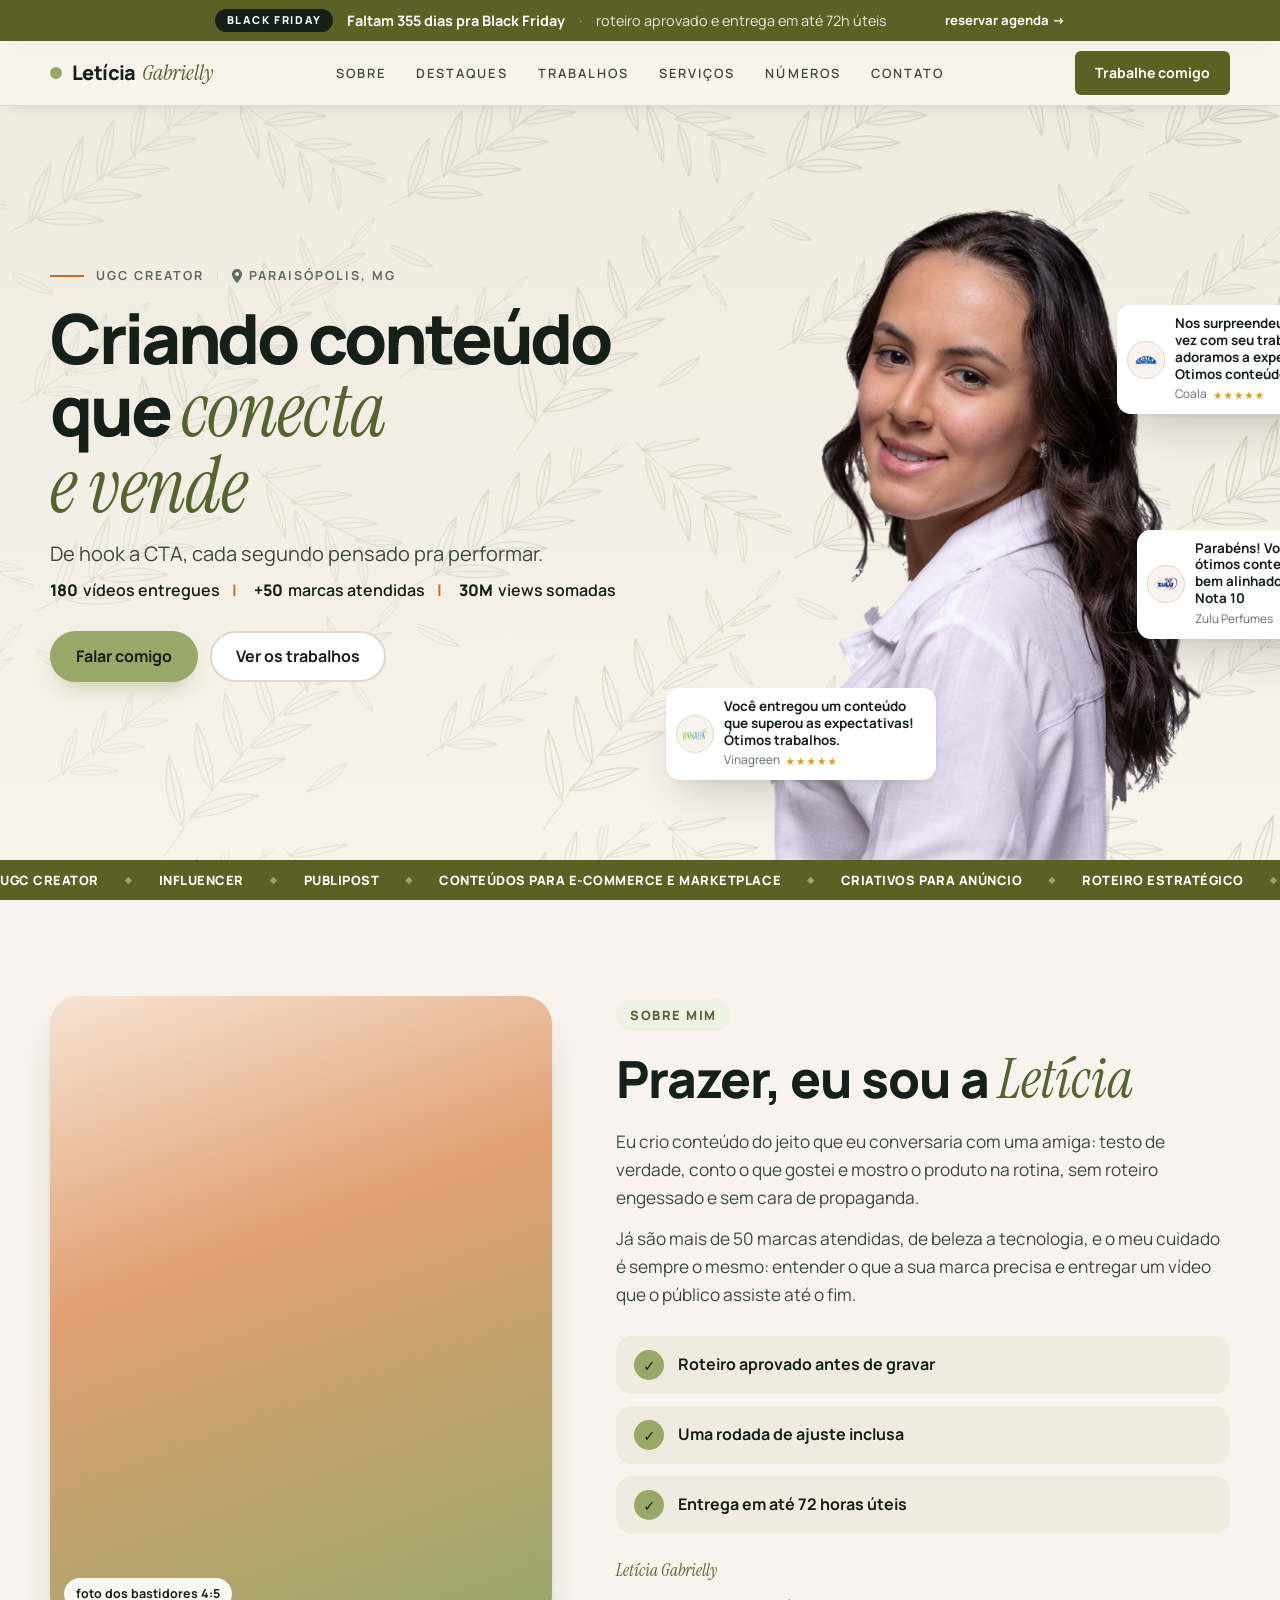
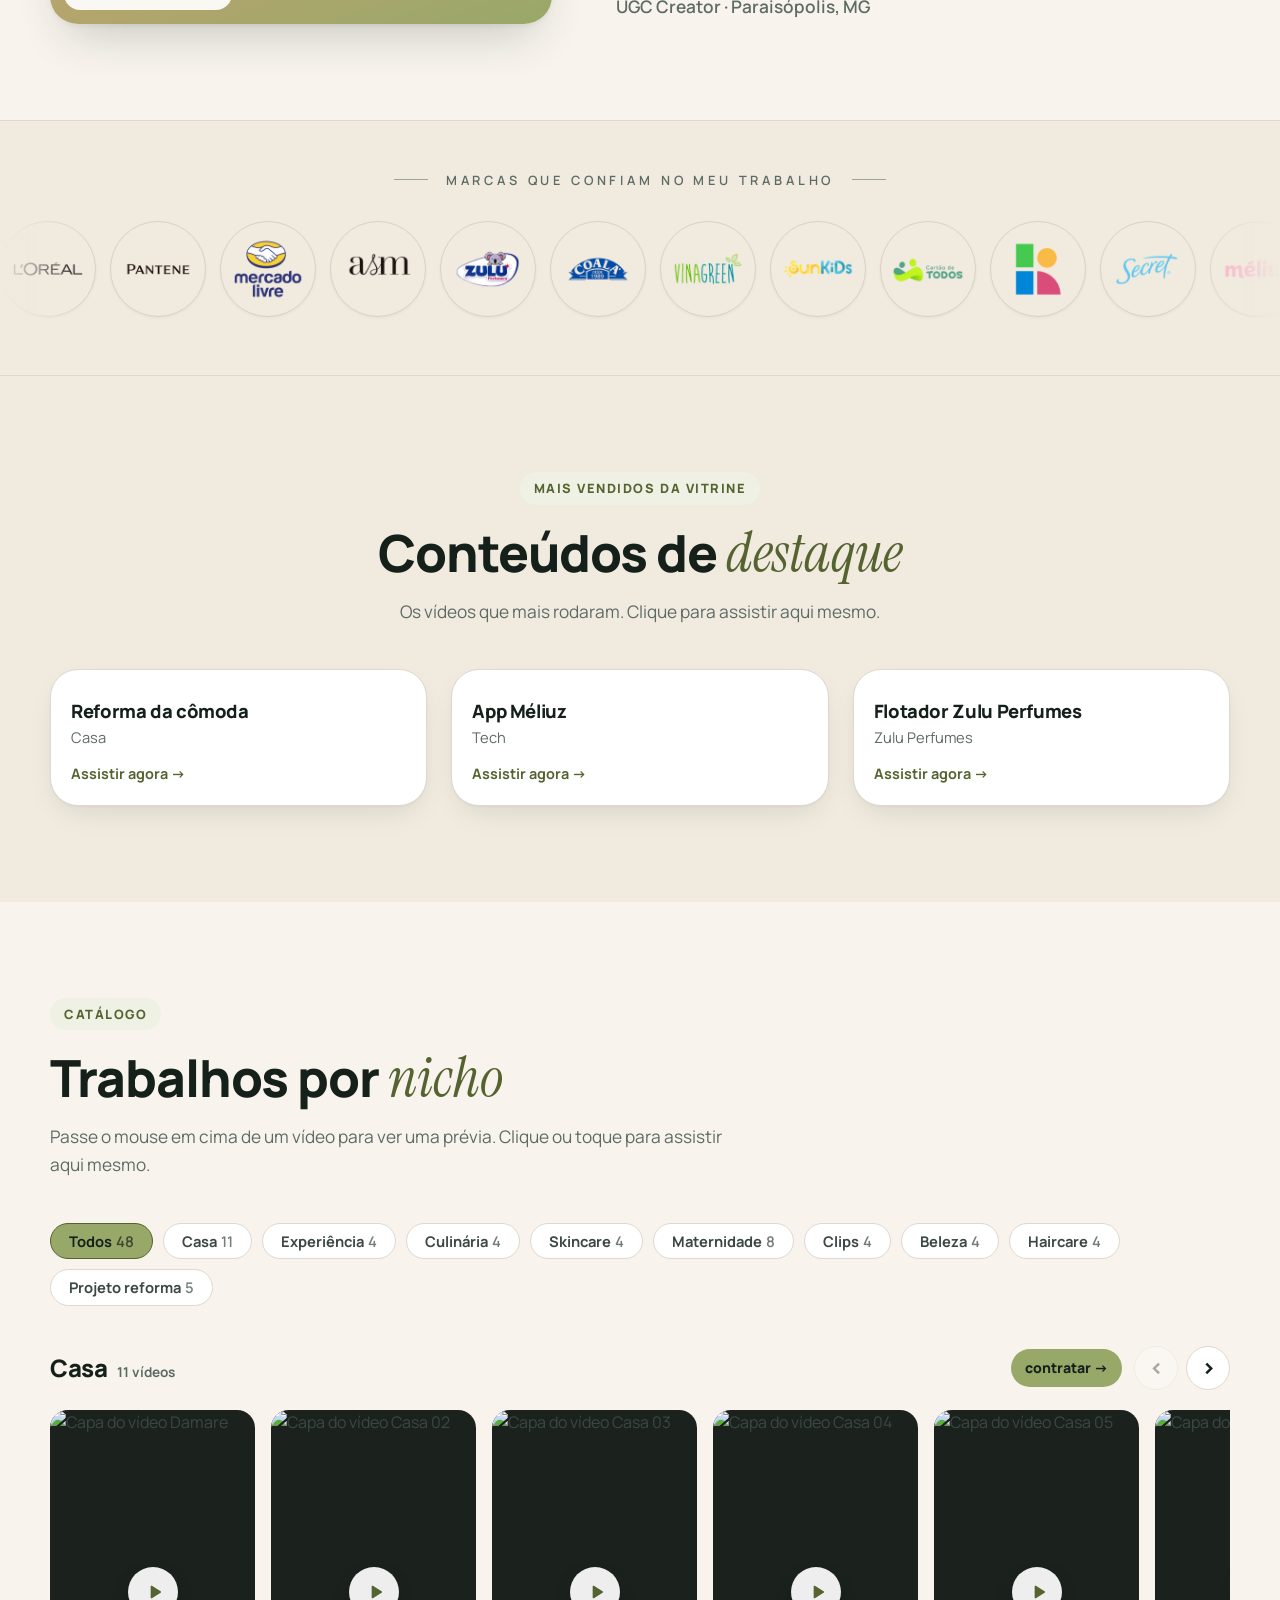
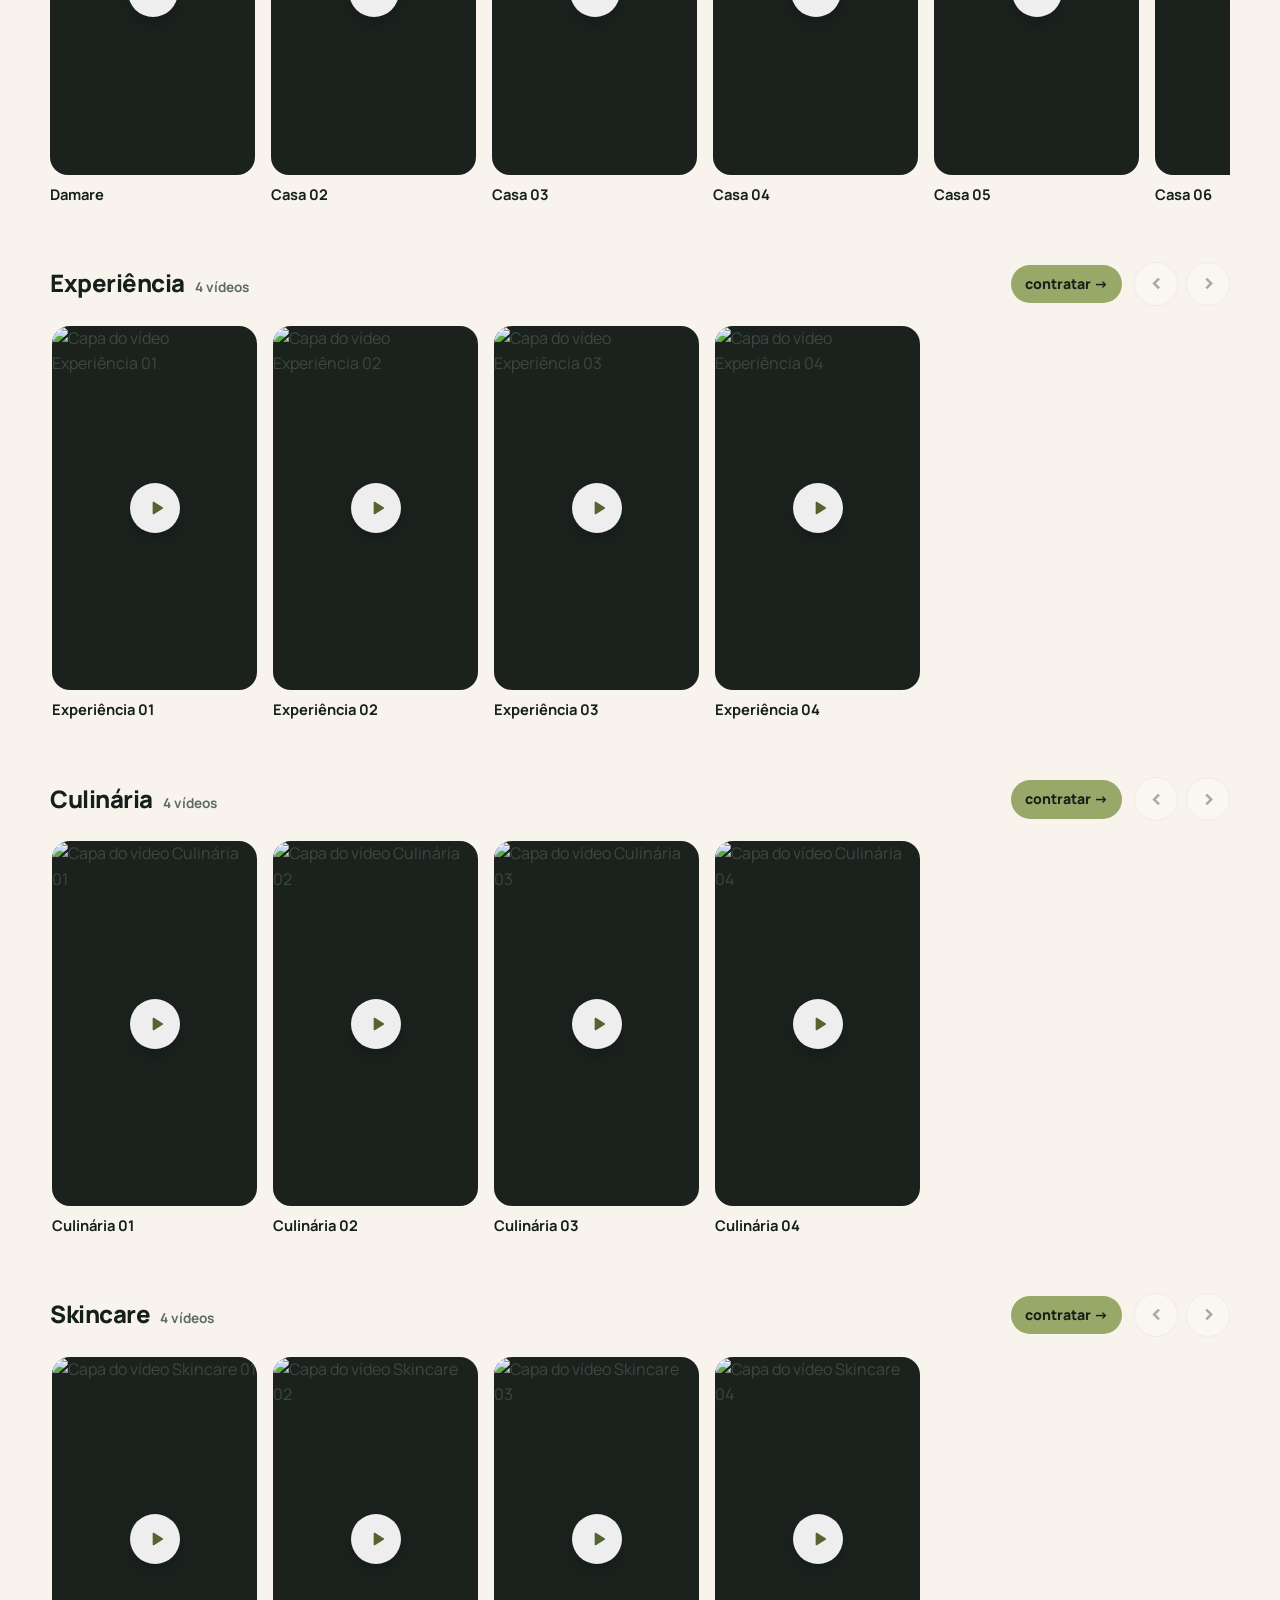
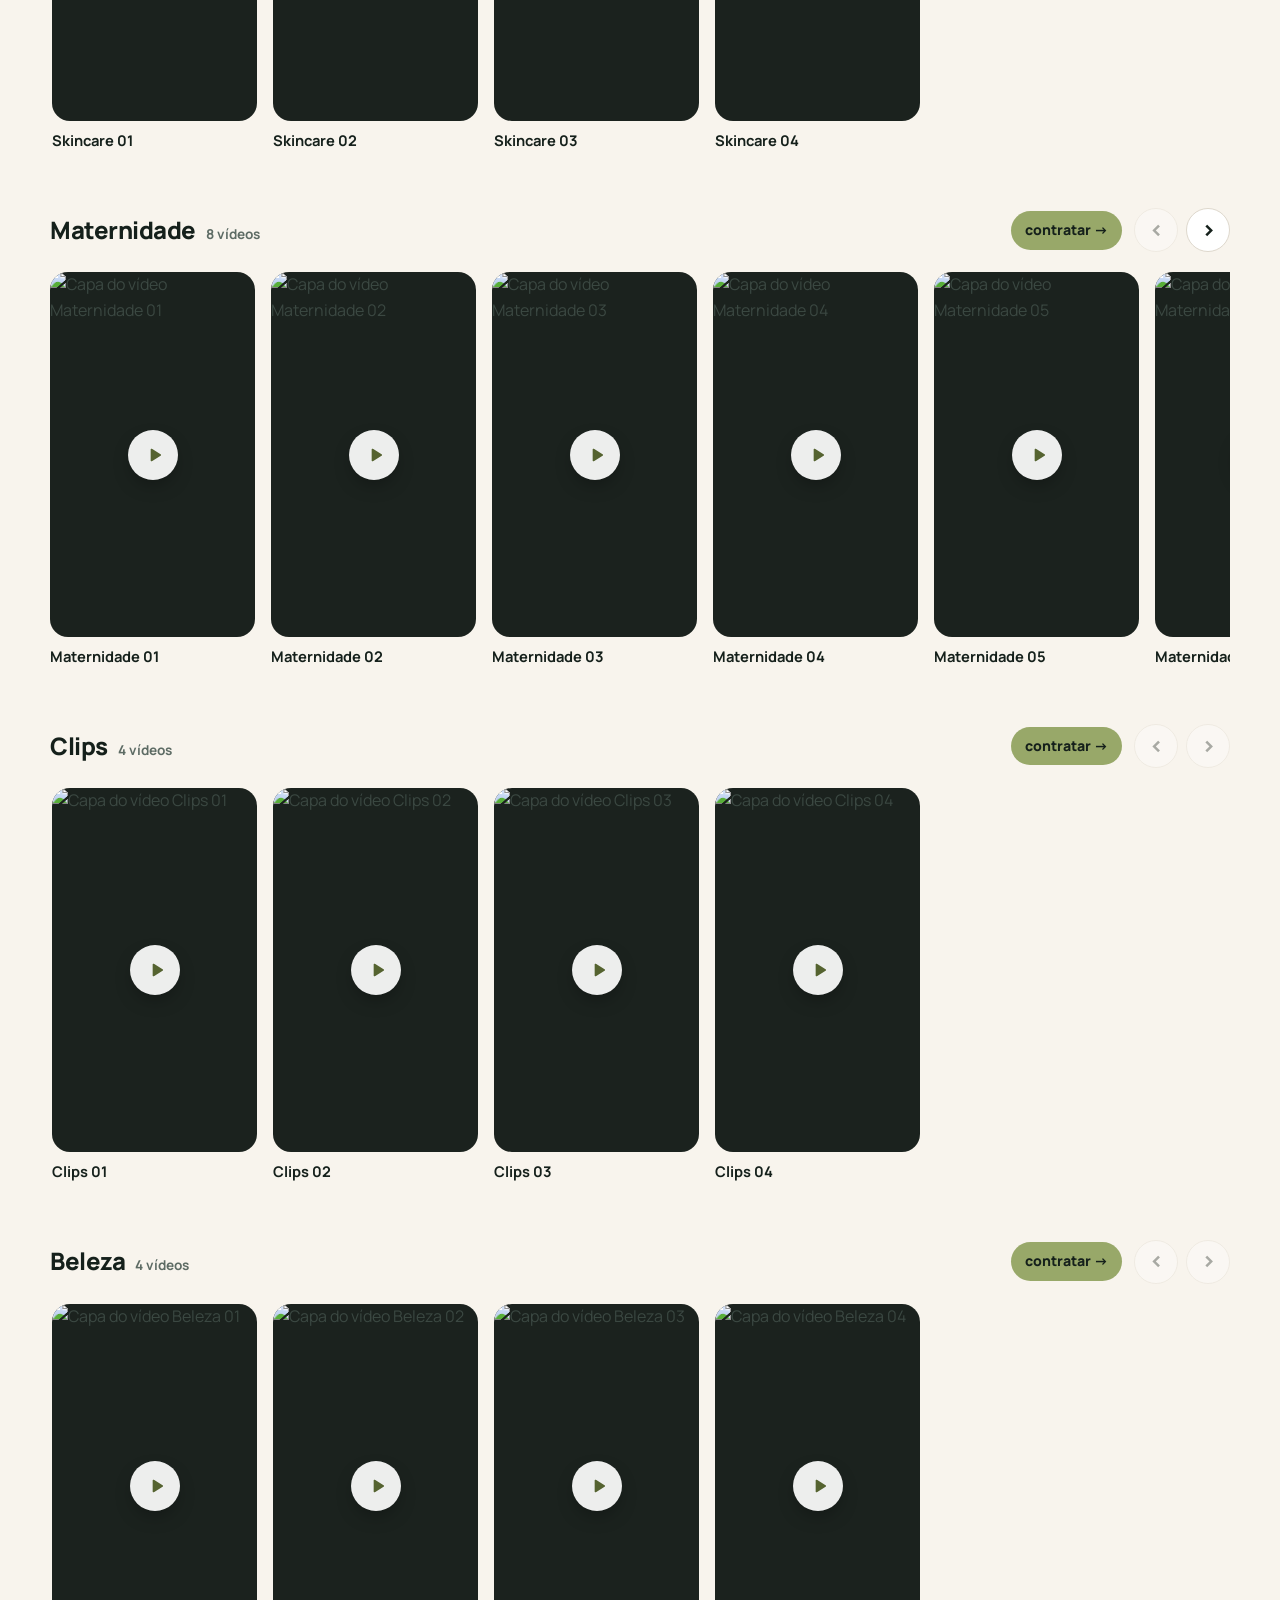
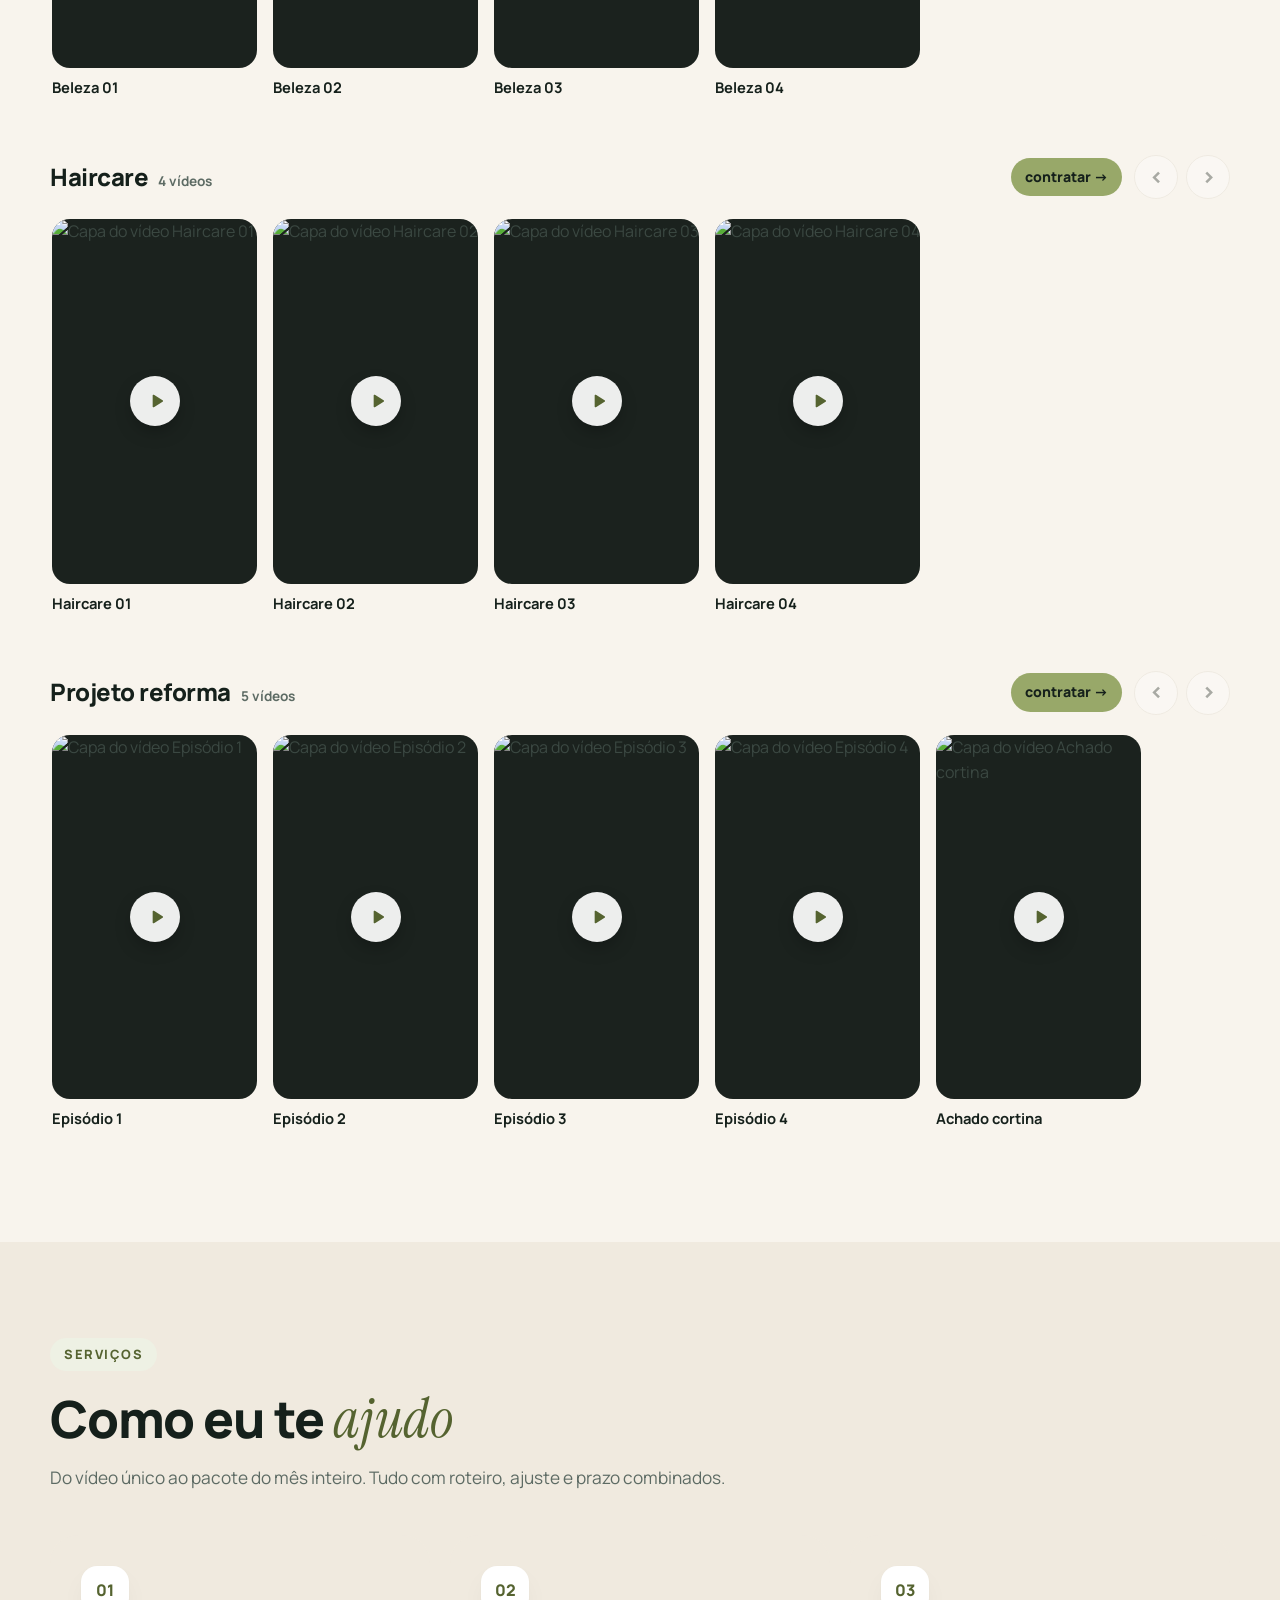
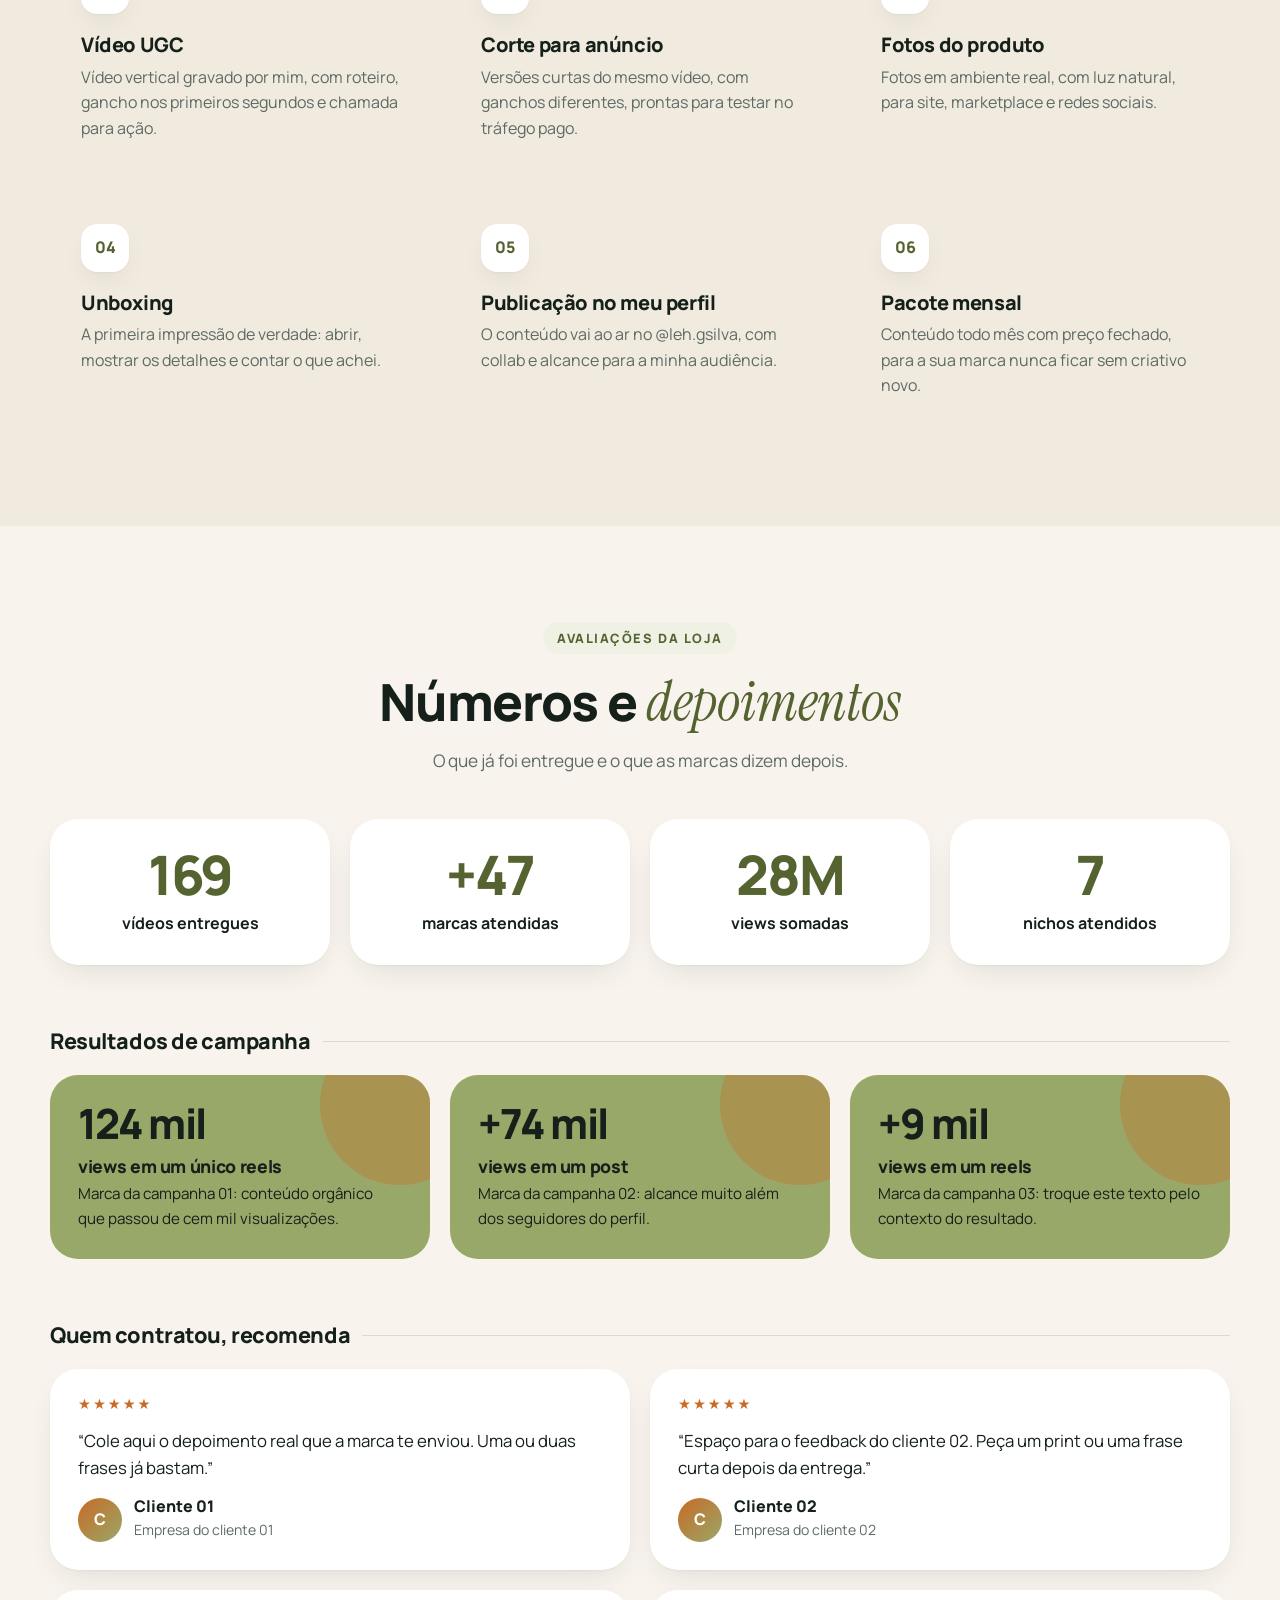
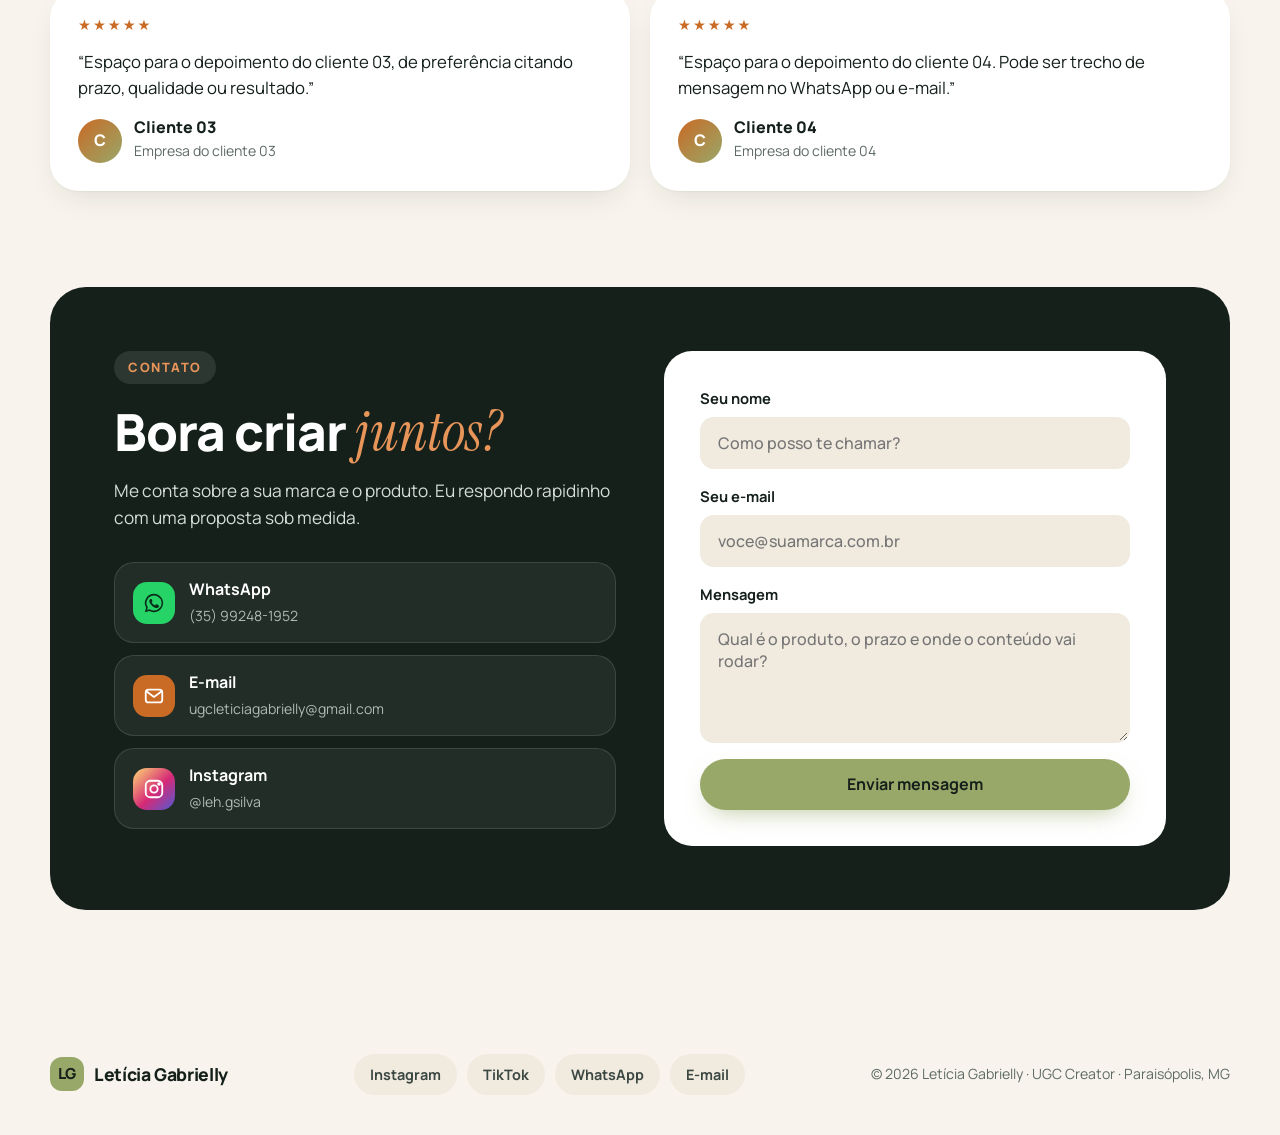
==== commit b9849a7a: "Teste de textura: ramos de folhagem fina cobrindo a capa Co-Authored-By: Claude Opus 5.5 <noreply@an" ====
--- a/index.html
+++ b/index.html
@@ -572,41 +572,83 @@
 
   <!-- ============ 1. CAPA ============ -->
   <section class="capa" id="inicio" aria-labelledby="capa-titulo">
-    <!-- TEXTURA DA ROÇA (só decoração): estampa miudinha de raminhos, folhas e flores do campo.
+    <!-- TEXTURA DA ROÇA (só decoração): ramos de folhagem em traço fino cobrindo a capa toda.
          Para deixar mais forte ou mais fraca, mude o opacity do <svg> abaixo (ex: .6 deixa mais fraca; o máximo é 1). -->
     <svg class="capa-textura" aria-hidden="true" focusable="false" style="opacity: 1">
       <defs>
-        <pattern id="estampa-roca" width="180" height="180" patternUnits="userSpaceOnUse" patternTransform="rotate(-8)">
-          <g class="traco" stroke-width="1.2" opacity=".24">
-            <!-- raminho com folhas -->
-            <path d="M24 70 C 30 52, 34 36, 42 20"/>
-            <path d="M30 54 C 20 50, 16 42, 17 34 C 25 38, 29 45, 30 54Z"/>
-            <path d="M35 40 C 45 38, 50 30, 50 22 C 42 25, 37 32, 35 40Z"/>
-            <path d="M39 28 C 31 23, 30 15, 33 9 C 39 14, 40 21, 39 28Z"/>
-            <!-- florzinha do campo -->
-            <circle cx="118" cy="44" r="2.4"/>
-            <path d="M118 41.6 C 115 35, 121 35, 118 41.6Z M120.3 43.2 C 126 40, 127.5 45.5, 120.3 45Z M119.4 46.2 C 122 52, 116.5 52.5, 117.2 46.4Z M116.4 45.8 C 110.5 48, 110 42.6, 115.8 43Z M116 42.8 C 111.5 38.5, 116 36, 117 41.8Z"/>
-            <!-- capim -->
-            <path d="M92 150 C 90 138, 86 130, 80 124 M96 150 C 97 136, 100 128, 106 120 M94 150 C 94 140, 93 132, 92 126"/>
-            <!-- folhinha solta -->
-            <path d="M152 112 C 162 104, 172 106, 176 114 C 166 120, 158 120, 152 112Z M152 112 L 170 112"/>
-            <!-- espiguinha -->
-            <path d="M52 168 C 54 156, 56 146, 60 136 M60 136 l -5 6 M60 136 l 4 6 M58 144 l -5 6 M58 144 l 4 6 M56 152 l -5 6 M56 152 l 4 6"/>
-          </g>
-          <!-- sementinhas -->
-          <g style="fill: var(--verde-texto)" opacity=".22">
-            <circle cx="74" cy="22" r="1.4"/><circle cx="140" cy="160" r="1.4"/><circle cx="12" cy="128" r="1.2"/><circle cx="160" cy="70" r="1.2"/><circle cx="104" cy="92" r="1.1"/>
+        <!-- folha comprida e pontuda, com a nervura do meio -->
+        <g id="fl-longa"><path d="M0 0 C 14 -10, 42 -12, 66 -1 C 44 5, 16 7, 0 0Z"/><path d="M3 0 C 22 -2, 44 -3, 63 -1.5"/></g>
+
+        <pattern id="folhagem-fina" width="380" height="380" patternUnits="userSpaceOnUse" patternTransform="rotate(-4)">
+          <g class="traco" stroke-width="1">
+            <!-- ramo 1 -->
+            <path d="M-12 132 C 60 102, 130 62, 212 6"/>
+            <use href="#fl-longa" transform="translate(22 119) rotate(-66) scale(.95)"/>
+            <use href="#fl-longa" transform="translate(30 116) rotate(6) scale(1)"/>
+            <use href="#fl-longa" transform="translate(58 102) rotate(-70) scale(1.05)"/>
+            <use href="#fl-longa" transform="translate(66 98) rotate(2) scale(1.05)"/>
+            <use href="#fl-longa" transform="translate(94 82) rotate(-72) scale(.95)"/>
+            <use href="#fl-longa" transform="translate(102 77) rotate(-2) scale(.95)"/>
+            <use href="#fl-longa" transform="translate(130 58) rotate(-74) scale(.85)"/>
+            <use href="#fl-longa" transform="translate(138 53) rotate(-6) scale(.85)"/>
+            <use href="#fl-longa" transform="translate(166 35) rotate(-76) scale(.7)"/>
+            <use href="#fl-longa" transform="translate(172 31) rotate(-10) scale(.7)"/>
+            <use href="#fl-longa" transform="translate(206 10) rotate(-38) scale(.6)"/>
+
+            <!-- ramo 2, o mais longo -->
+            <path d="M108 384 C 170 306, 240 232, 344 162"/>
+            <use href="#fl-longa" transform="translate(132 352) rotate(-96) scale(1.1)"/>
+            <use href="#fl-longa" transform="translate(140 342) rotate(-12) scale(1.1)"/>
+            <use href="#fl-longa" transform="translate(164 318) rotate(-98) scale(1.05)"/>
+            <use href="#fl-longa" transform="translate(172 309) rotate(-14) scale(1.05)"/>
+            <use href="#fl-longa" transform="translate(196 286) rotate(-100) scale(1)"/>
+            <use href="#fl-longa" transform="translate(205 278) rotate(-16) scale(1)"/>
+            <use href="#fl-longa" transform="translate(230 255) rotate(-102) scale(.92)"/>
+            <use href="#fl-longa" transform="translate(240 247) rotate(-18) scale(.92)"/>
+            <use href="#fl-longa" transform="translate(266 226) rotate(-104) scale(.82)"/>
+            <use href="#fl-longa" transform="translate(276 219) rotate(-20) scale(.82)"/>
+            <use href="#fl-longa" transform="translate(304 196) rotate(-106) scale(.7)"/>
+            <use href="#fl-longa" transform="translate(312 190) rotate(-22) scale(.7)"/>
+            <use href="#fl-longa" transform="translate(340 166) rotate(-46) scale(.58)"/>
+
+            <!-- ramo 3, descendo para a direita -->
+            <path d="M222 -12 C 252 30, 300 70, 384 102"/>
+            <use href="#fl-longa" transform="translate(236 8) rotate(-6) scale(.9)"/>
+            <use href="#fl-longa" transform="translate(240 16) rotate(76) scale(.85)"/>
+            <use href="#fl-longa" transform="translate(262 36) rotate(-2) scale(.95)"/>
+            <use href="#fl-longa" transform="translate(266 44) rotate(80) scale(.9)"/>
+            <use href="#fl-longa" transform="translate(292 60) rotate(4) scale(.85)"/>
+            <use href="#fl-longa" transform="translate(296 66) rotate(84) scale(.8)"/>
+            <use href="#fl-longa" transform="translate(324 78) rotate(8) scale(.72)"/>
+            <use href="#fl-longa" transform="translate(328 84) rotate(88) scale(.66)"/>
+            <use href="#fl-longa" transform="translate(358 92) rotate(24) scale(.55)"/>
+
+            <!-- ramo 4, pequeno, no canto de baixo -->
+            <path d="M-12 304 C 30 284, 70 256, 112 226"/>
+            <use href="#fl-longa" transform="translate(16 292) rotate(-68) scale(.75)"/>
+            <use href="#fl-longa" transform="translate(22 289) rotate(4) scale(.75)"/>
+            <use href="#fl-longa" transform="translate(48 274) rotate(-70) scale(.7)"/>
+            <use href="#fl-longa" transform="translate(54 270) rotate(0) scale(.7)"/>
+            <use href="#fl-longa" transform="translate(80 252) rotate(-72) scale(.6)"/>
+            <use href="#fl-longa" transform="translate(86 248) rotate(-4) scale(.6)"/>
+            <use href="#fl-longa" transform="translate(110 228) rotate(-40) scale(.5)"/>
+
+            <!-- folhas soltas para preencher -->
+            <use href="#fl-longa" transform="translate(40 190) rotate(-150) scale(.8)"/>
+            <use href="#fl-longa" transform="translate(300 300) rotate(150) scale(.75)"/>
+            <use href="#fl-longa" transform="translate(330 250) rotate(-120) scale(.6)"/>
           </g>
         </pattern>
-        <!-- some a estampa perto do texto e deixa mais forte perto da foto -->
-        <linearGradient id="estampa-esmaece" x1="0" y1="0" x2="1" y2="0">
+
+        <!-- um pouco mais suave atrás do texto, para não atrapalhar a leitura -->
+        <linearGradient id="folhagem-esmaece" x1="0" y1="0" x2="1" y2="0">
           <stop offset="0" stop-color="#fff" stop-opacity=".55"/>
           <stop offset=".55" stop-color="#fff" stop-opacity=".85"/>
           <stop offset="1" stop-color="#fff" stop-opacity="1"/>
         </linearGradient>
-        <mask id="estampa-mascara"><rect width="100%" height="100%" fill="url(#estampa-esmaece)"/></mask>
+        <mask id="folhagem-mascara"><rect width="100%" height="100%" fill="url(#folhagem-esmaece)"/></mask>
       </defs>
-      <rect width="100%" height="100%" fill="url(#estampa-roca)" mask="url(#estampa-mascara)"/>
+      <rect width="100%" height="100%" fill="url(#folhagem-fina)" mask="url(#folhagem-mascara)" opacity=".24"/>
     </svg>
     <div class="container capa-grade">
       <div class="revelar">
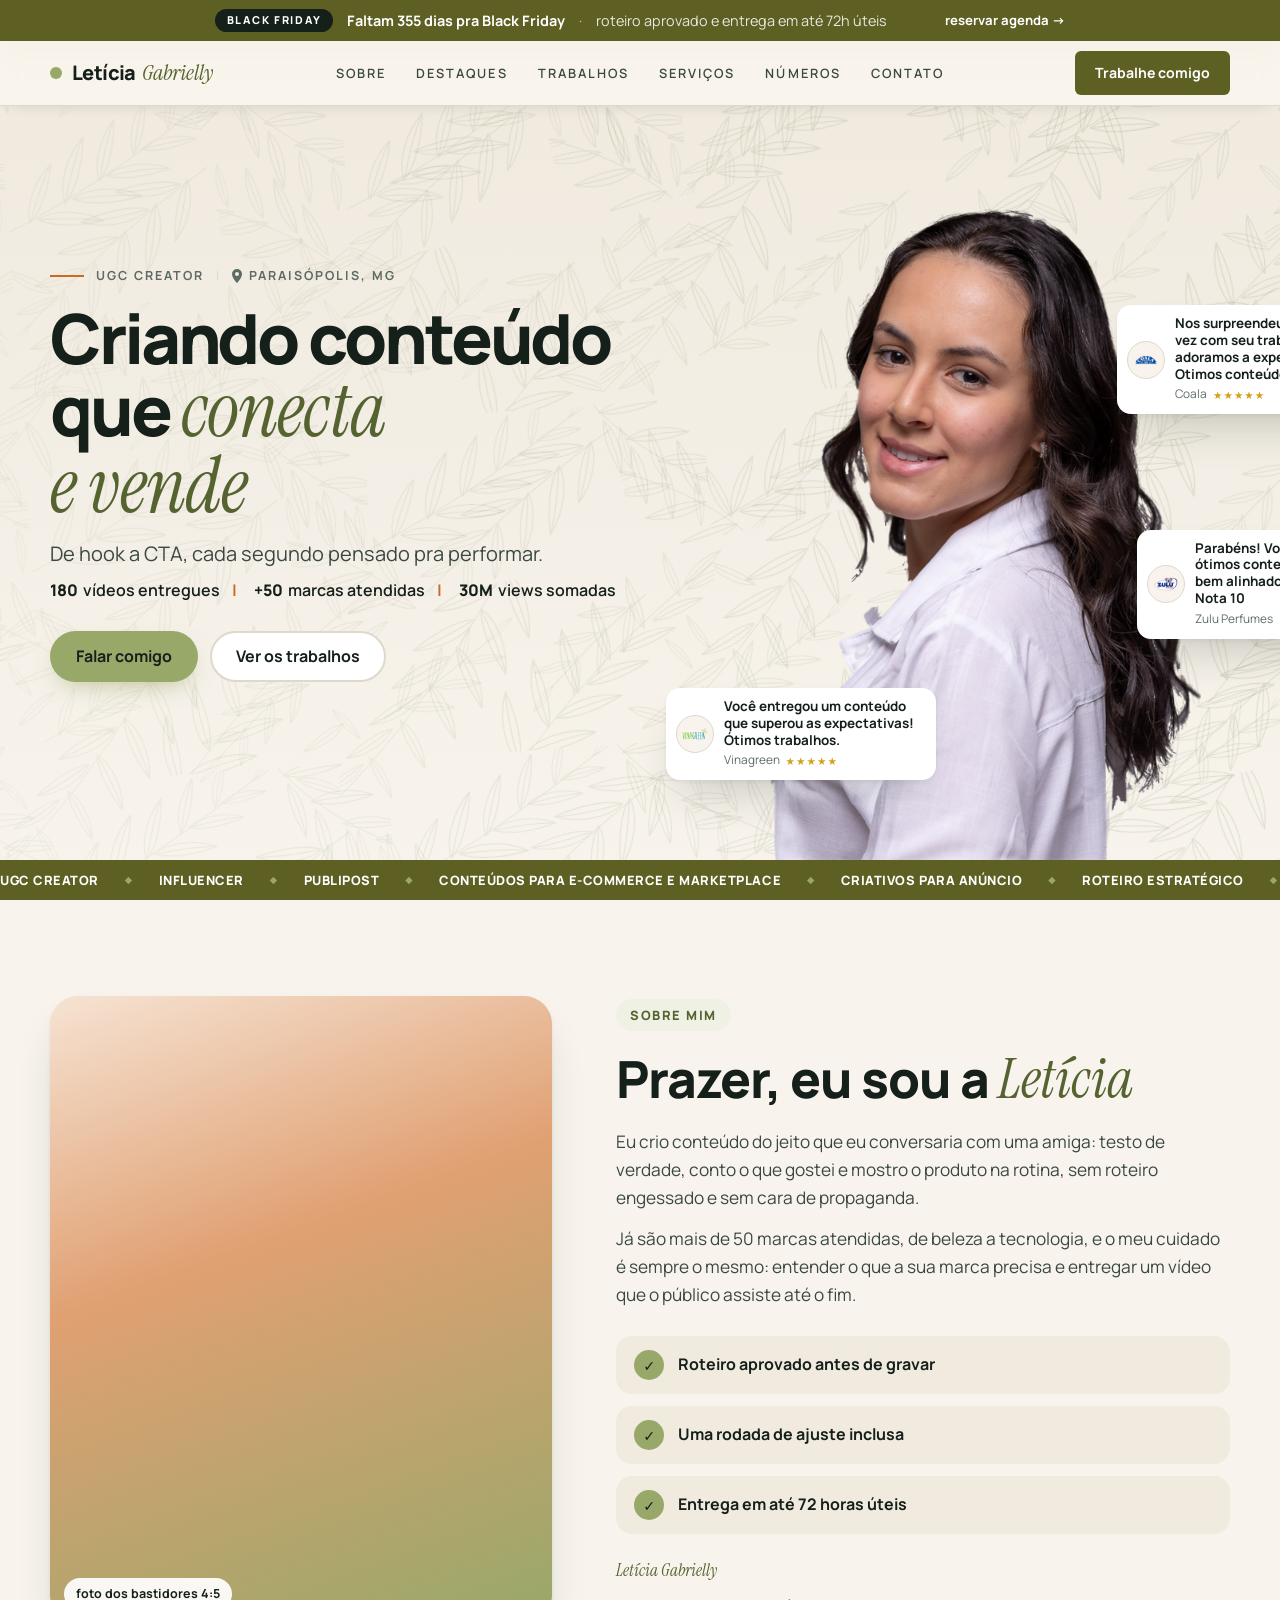
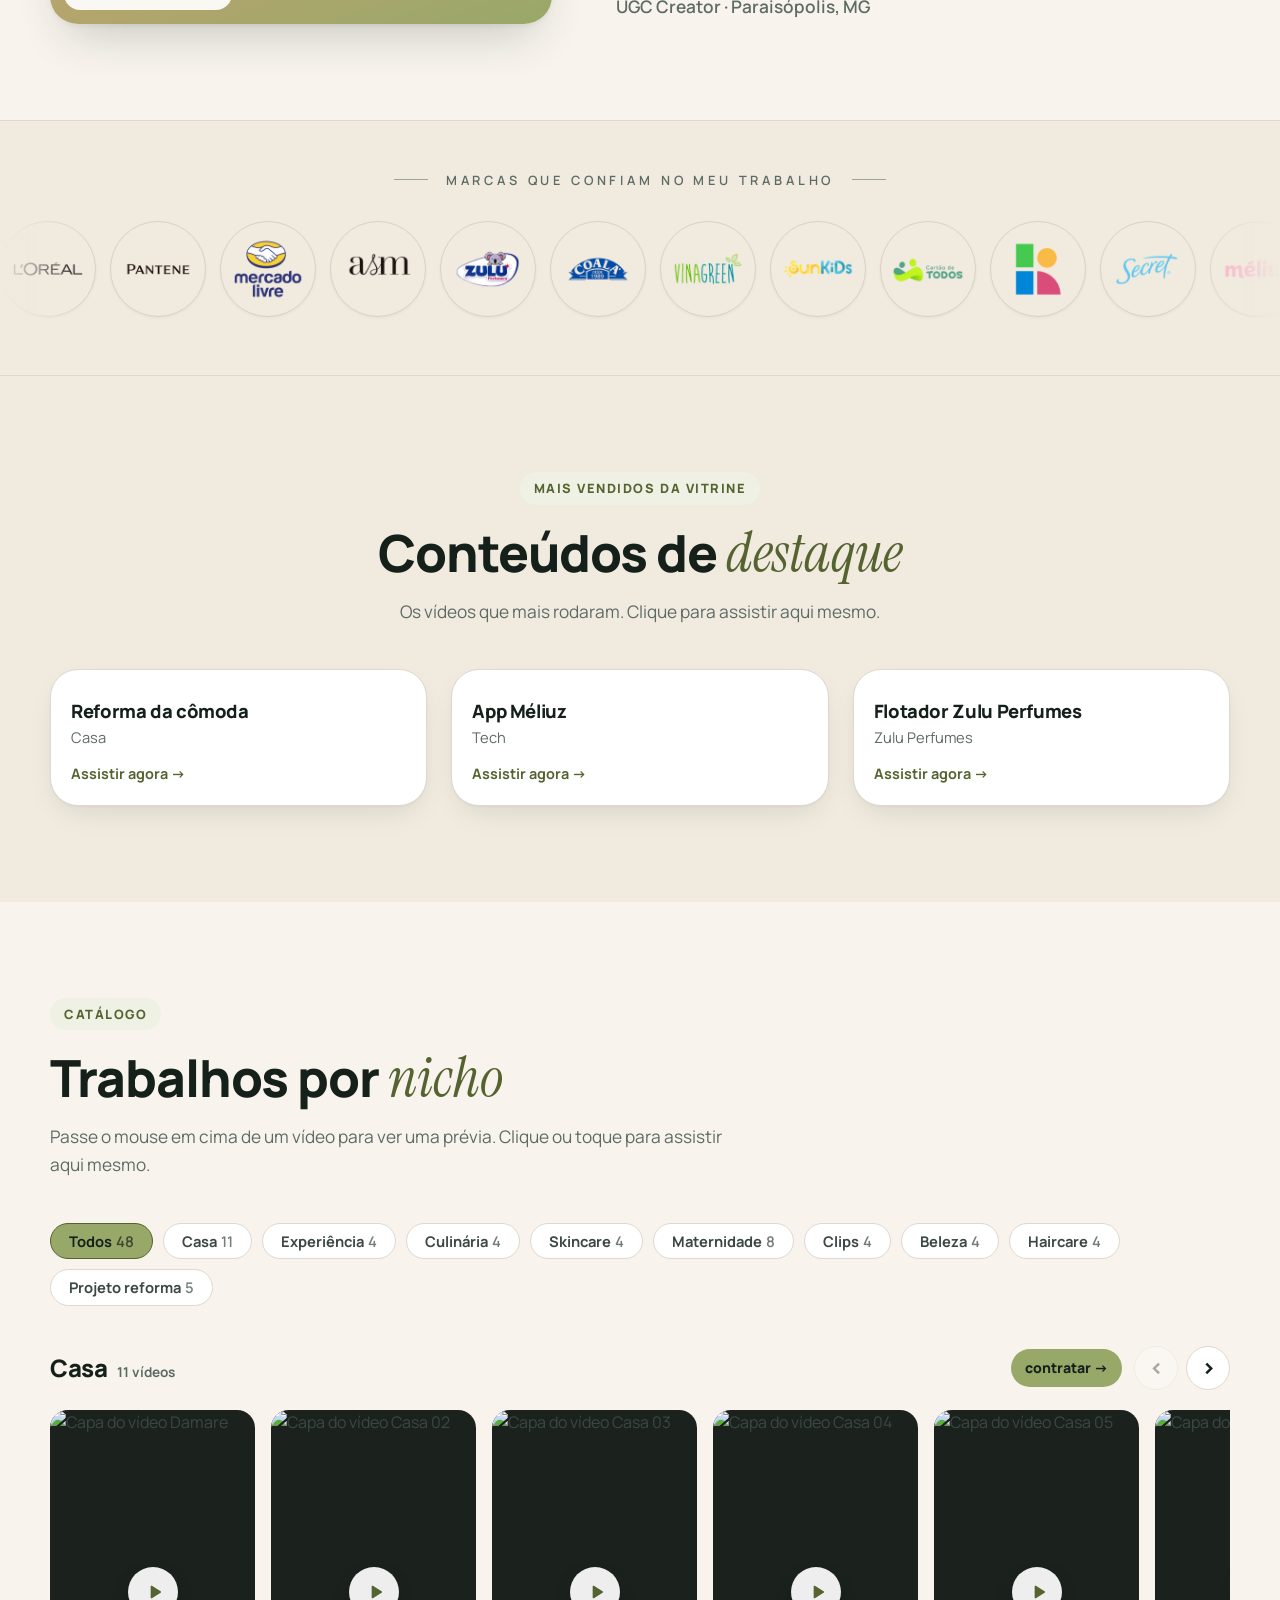
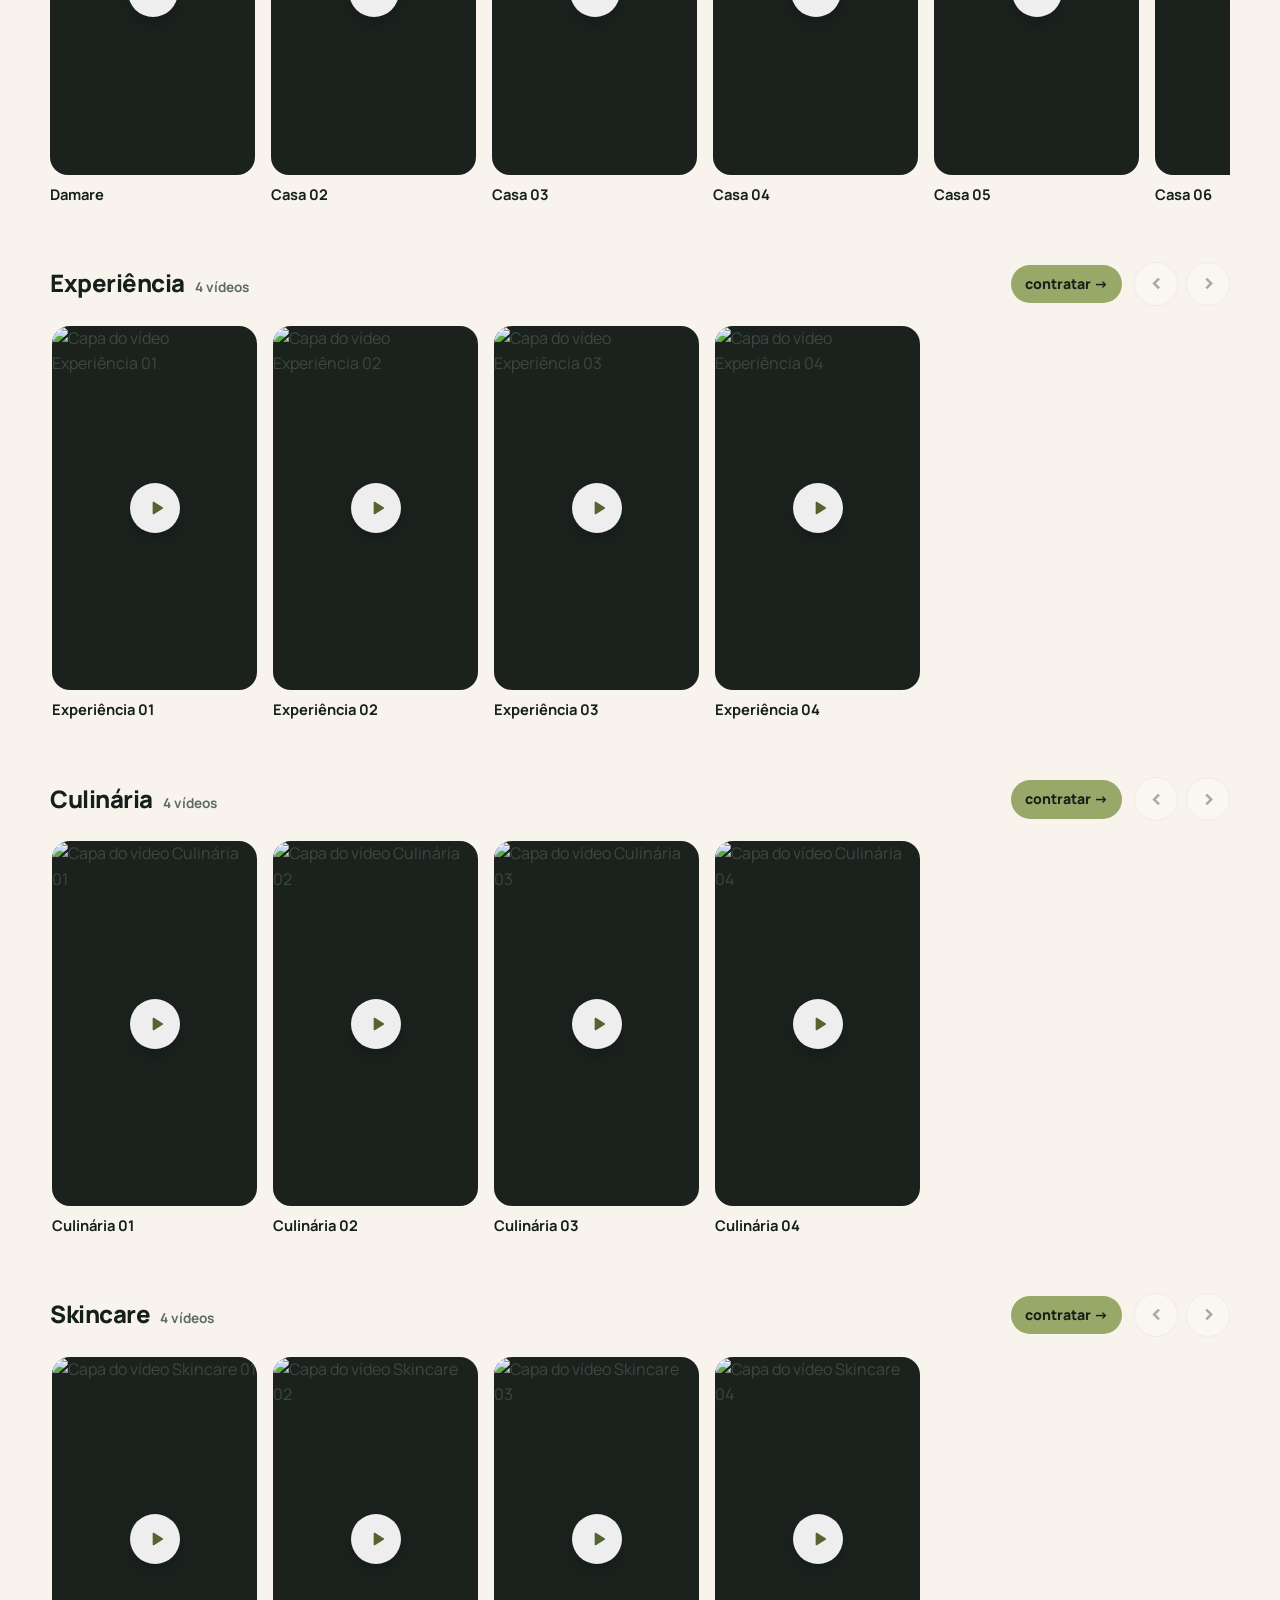
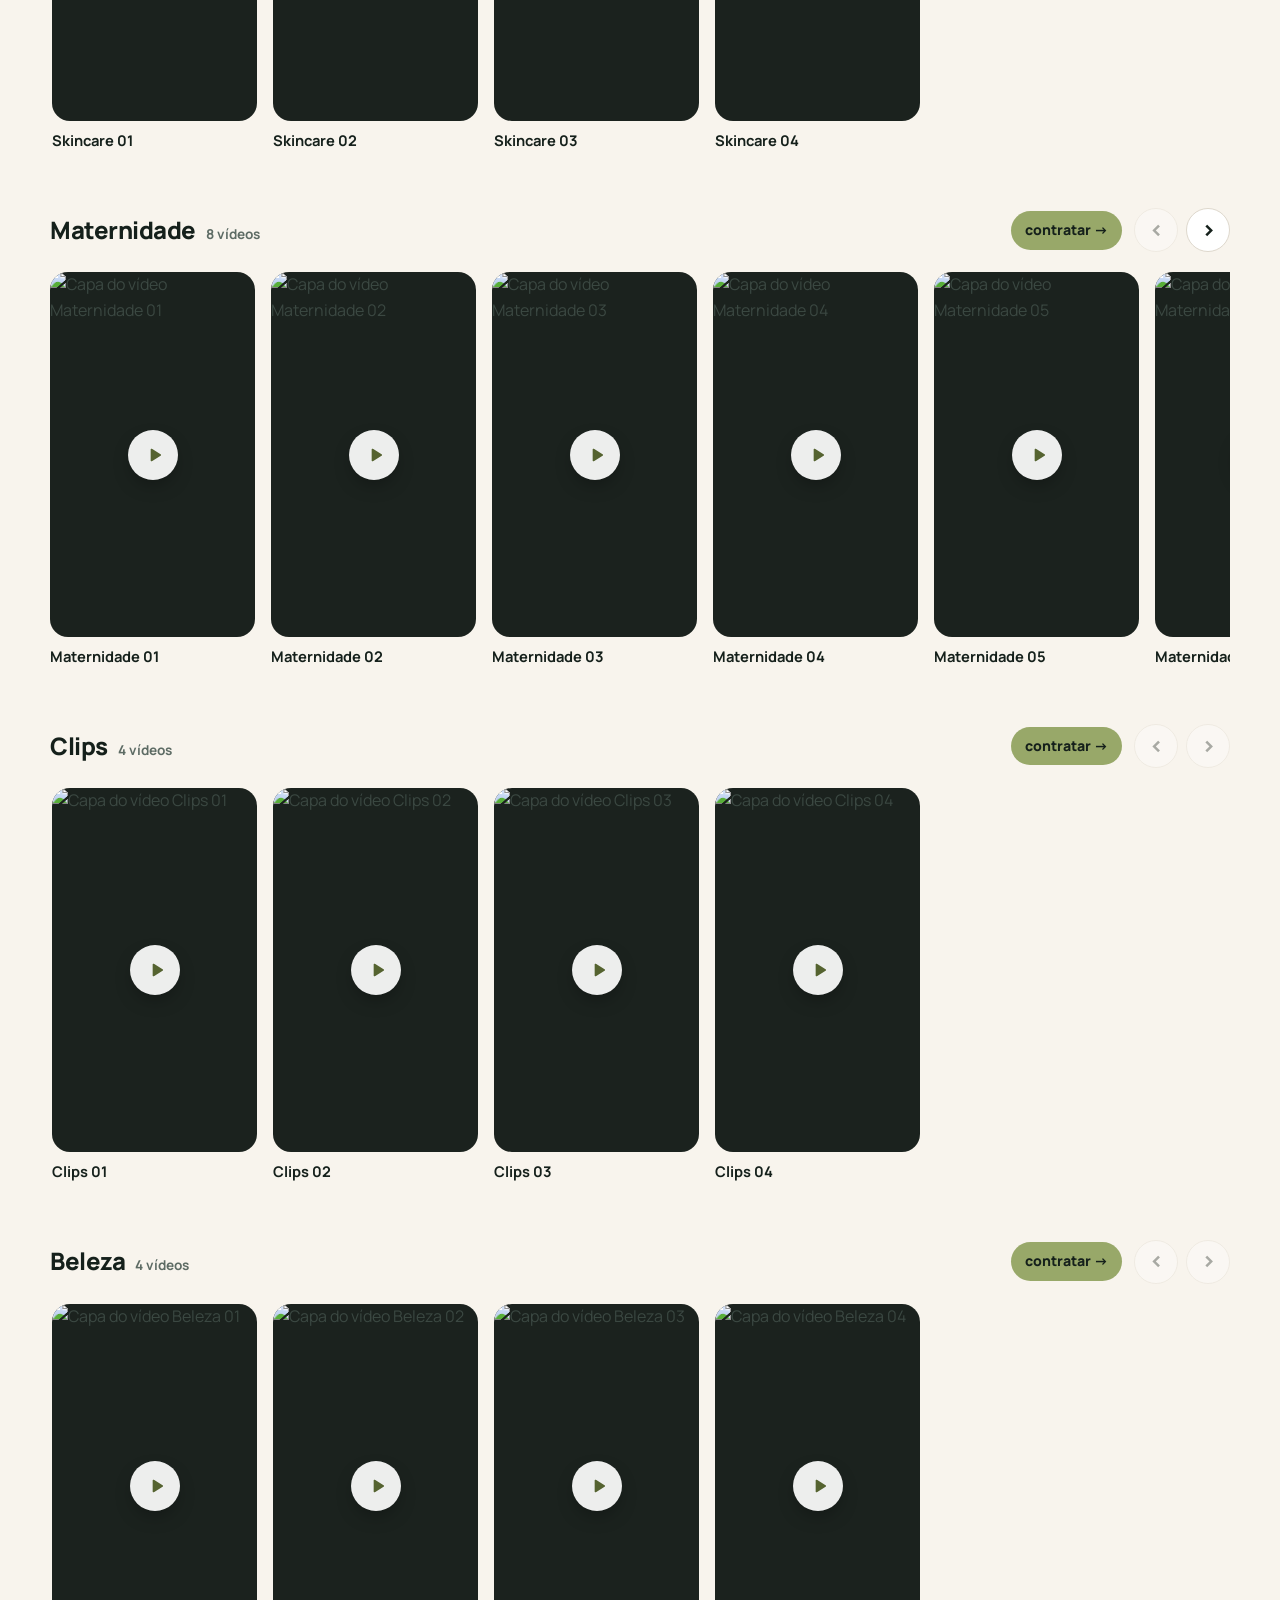
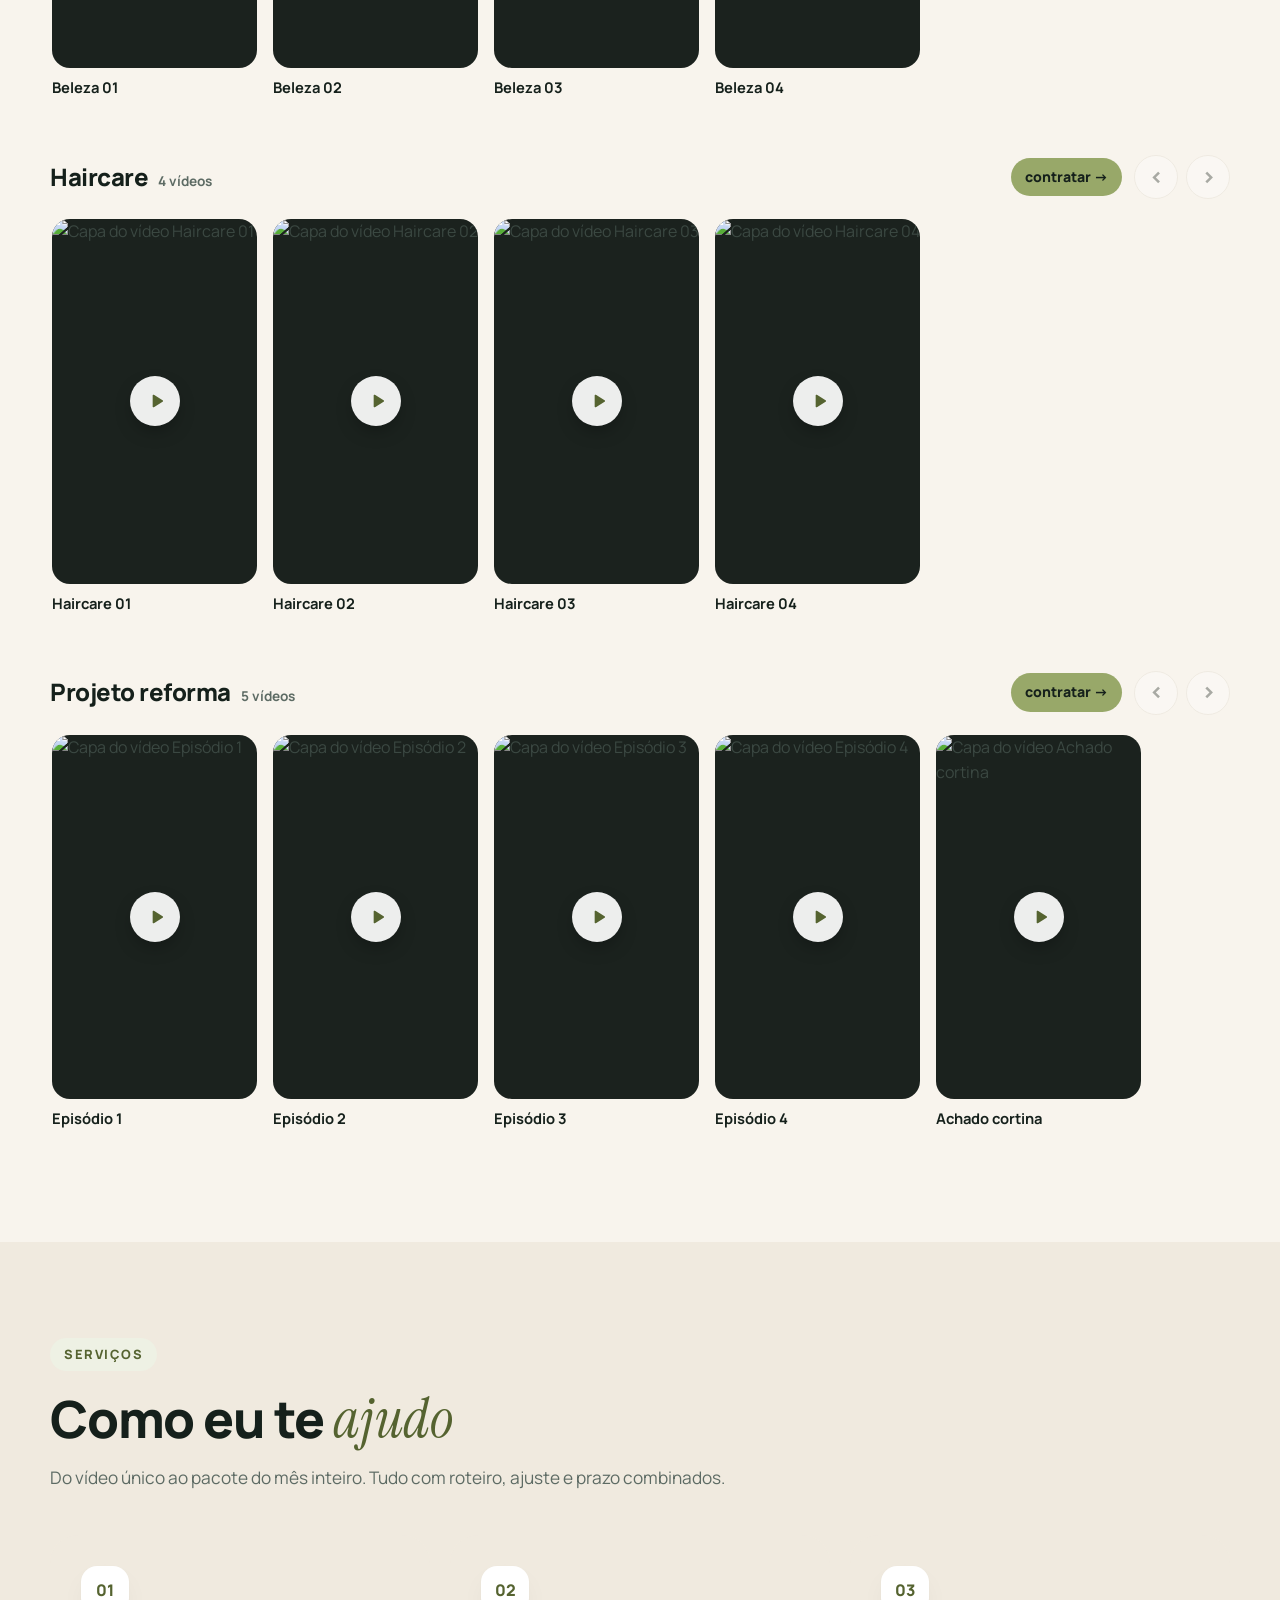
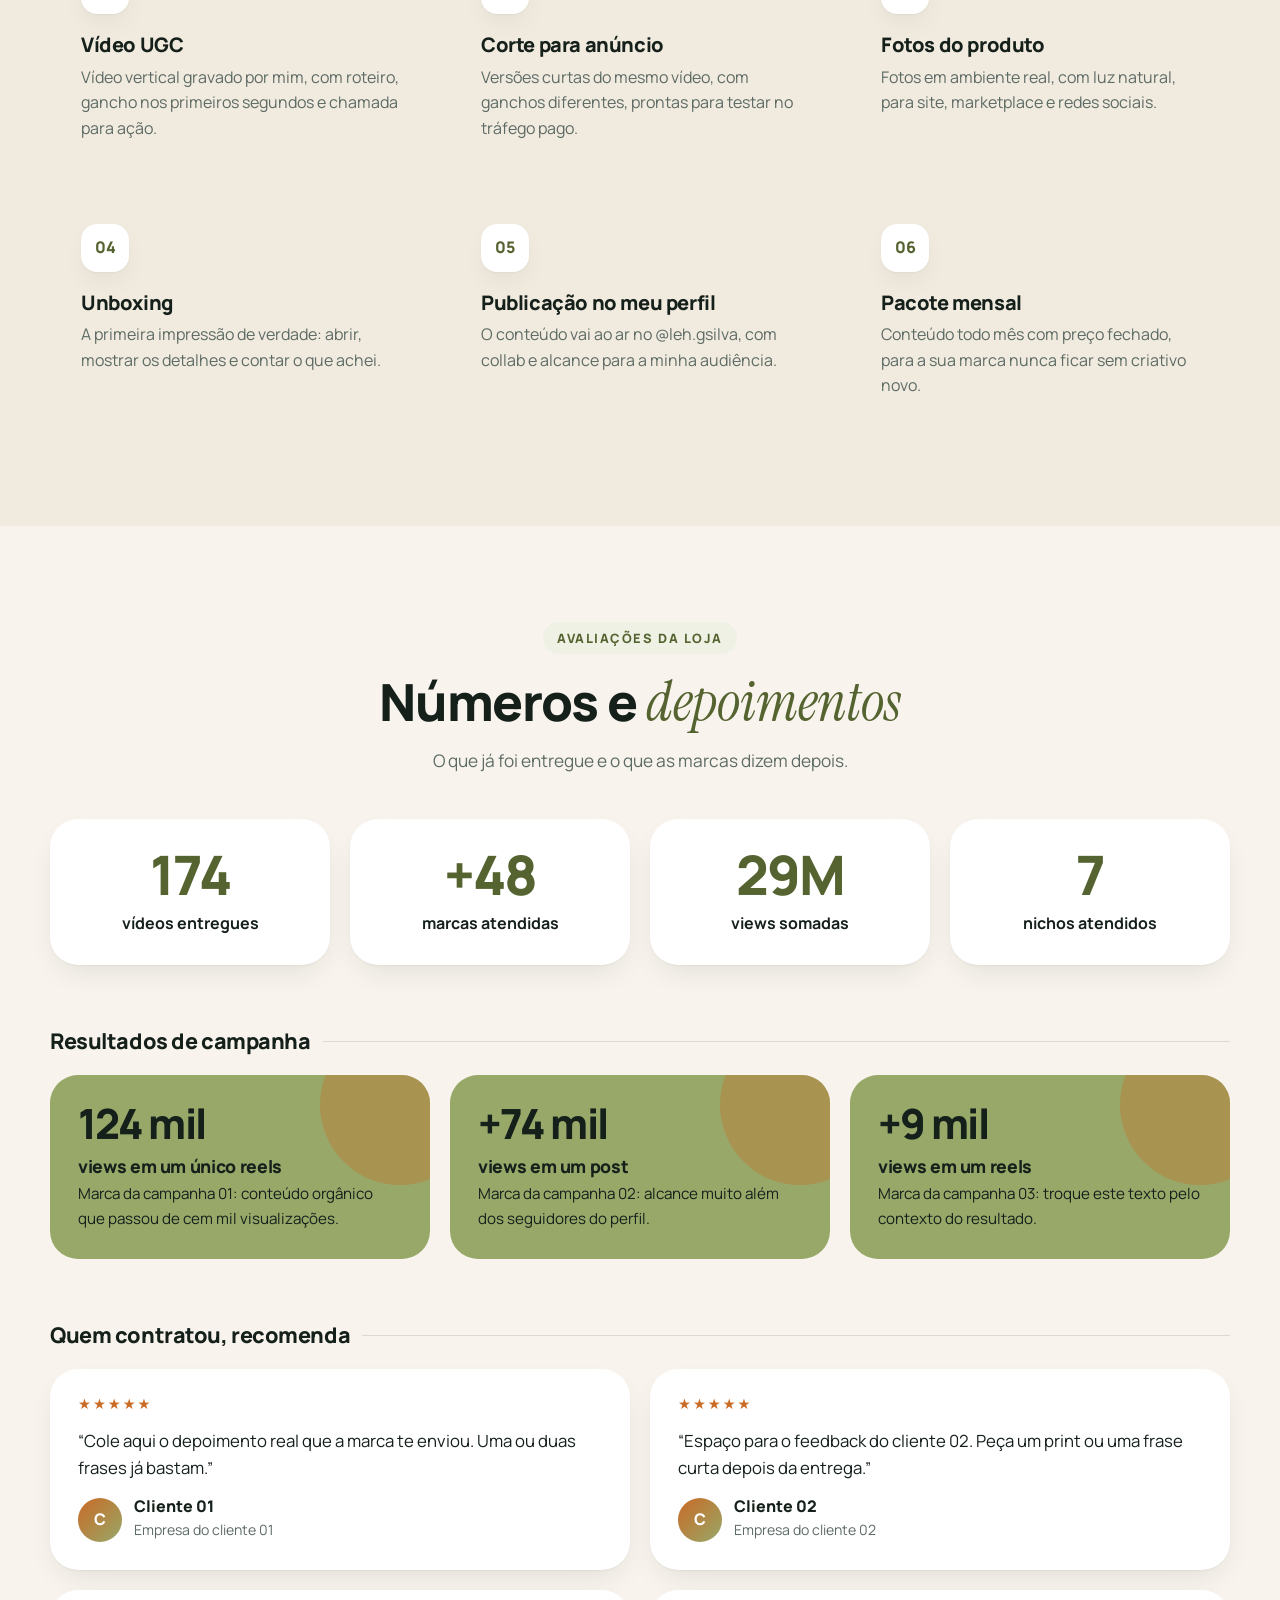
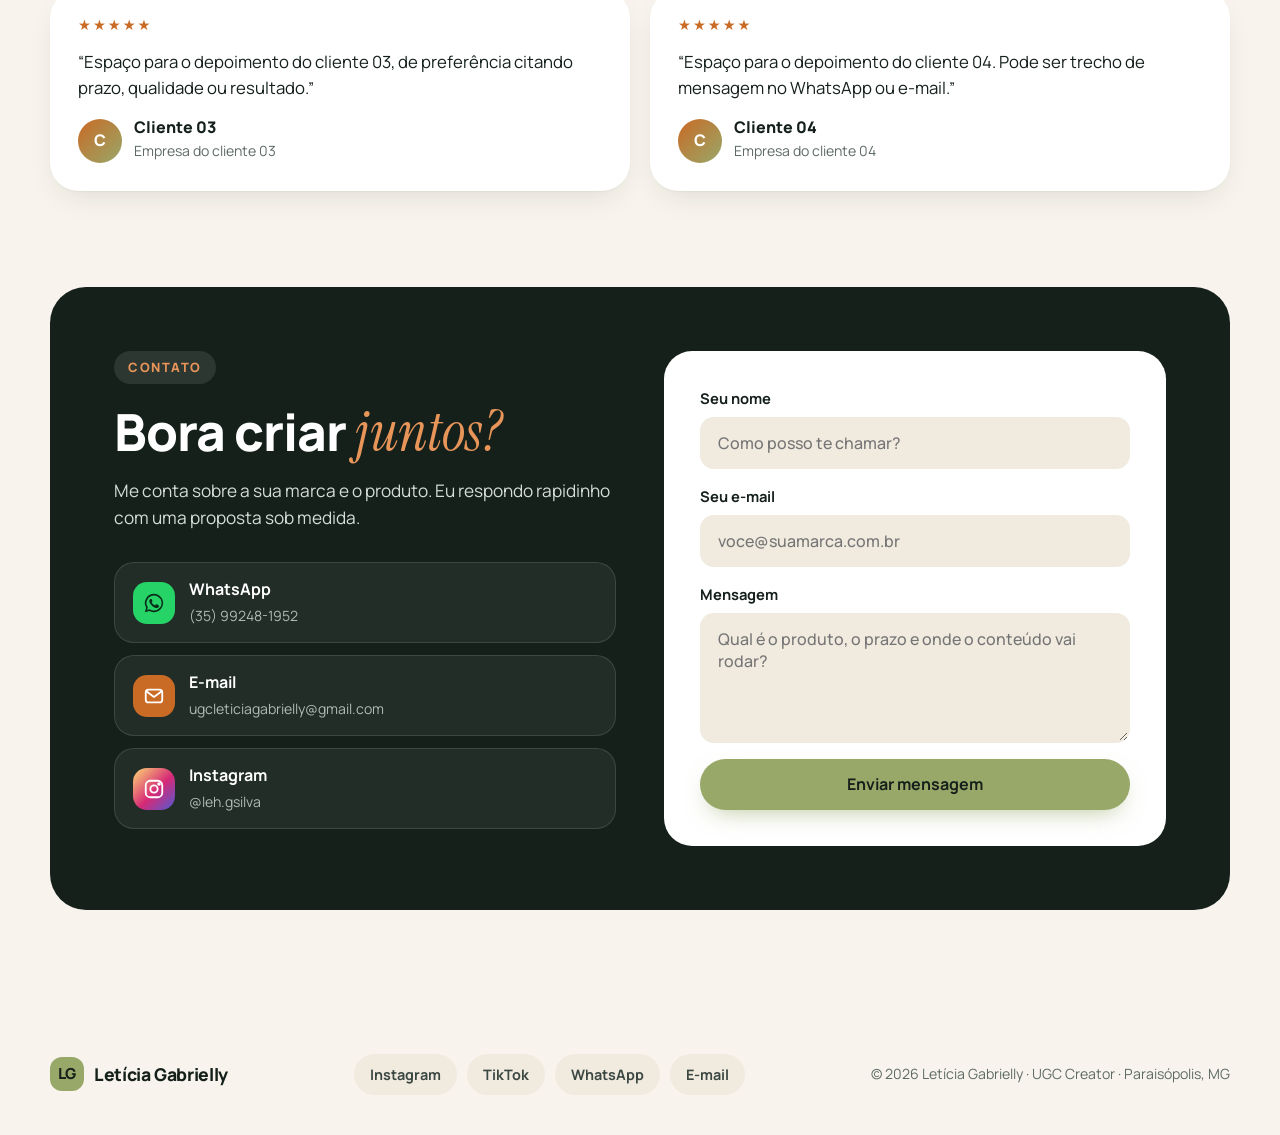
==== commit 8bfeb01e: "Folhagem da capa mais junta e num tom mais claro Co-Authored-By: Claude Opus 5.5 <noreply@anthropic." ====
--- a/index.html
+++ b/index.html
@@ -574,12 +574,12 @@
   <section class="capa" id="inicio" aria-labelledby="capa-titulo">
     <!-- TEXTURA DA ROÇA (só decoração): ramos de folhagem em traço fino cobrindo a capa toda.
          Para deixar mais forte ou mais fraca, mude o opacity do <svg> abaixo (ex: .6 deixa mais fraca; o máximo é 1). -->
-    <svg class="capa-textura" aria-hidden="true" focusable="false" style="opacity: 1">
+    <svg class="capa-textura" xmlns:xlink="http://www.w3.org/1999/xlink" aria-hidden="true" focusable="false" style="opacity: 1">
       <defs>
         <!-- folha comprida e pontuda, com a nervura do meio -->
         <g id="fl-longa"><path d="M0 0 C 14 -10, 42 -12, 66 -1 C 44 5, 16 7, 0 0Z"/><path d="M3 0 C 22 -2, 44 -3, 63 -1.5"/></g>
 
-        <pattern id="folhagem-fina" width="380" height="380" patternUnits="userSpaceOnUse" patternTransform="rotate(-4)">
+        <pattern id="folhagem-fina" width="340" height="340" patternUnits="userSpaceOnUse" patternTransform="rotate(-4)">
           <g class="traco" stroke-width="1">
             <!-- ramo 1 -->
             <path d="M-12 132 C 60 102, 130 62, 212 6"/>
@@ -640,15 +640,18 @@
           </g>
         </pattern>
 
+        <!-- segunda camada dos mesmos ramos, girada e deslocada, para as folhas ficarem mais juntas -->
+        <pattern id="folhagem-fina-2" href="#folhagem-fina" xlink:href="#folhagem-fina" patternTransform="rotate(168) translate(150 110)"/>
         <!-- um pouco mais suave atrás do texto, para não atrapalhar a leitura -->
         <linearGradient id="folhagem-esmaece" x1="0" y1="0" x2="1" y2="0">
-          <stop offset="0" stop-color="#fff" stop-opacity=".55"/>
+          <stop offset="0" stop-color="#fff" stop-opacity=".5"/>
           <stop offset=".55" stop-color="#fff" stop-opacity=".85"/>
           <stop offset="1" stop-color="#fff" stop-opacity="1"/>
         </linearGradient>
         <mask id="folhagem-mascara"><rect width="100%" height="100%" fill="url(#folhagem-esmaece)"/></mask>
       </defs>
-      <rect width="100%" height="100%" fill="url(#folhagem-fina)" mask="url(#folhagem-mascara)" opacity=".24"/>
+      <rect width="100%" height="100%" fill="url(#folhagem-fina)" mask="url(#folhagem-mascara)" opacity=".15"/>
+      <rect width="100%" height="100%" fill="url(#folhagem-fina-2)" mask="url(#folhagem-mascara)" opacity=".15"/>
     </svg>
     <div class="container capa-grade">
       <div class="revelar">
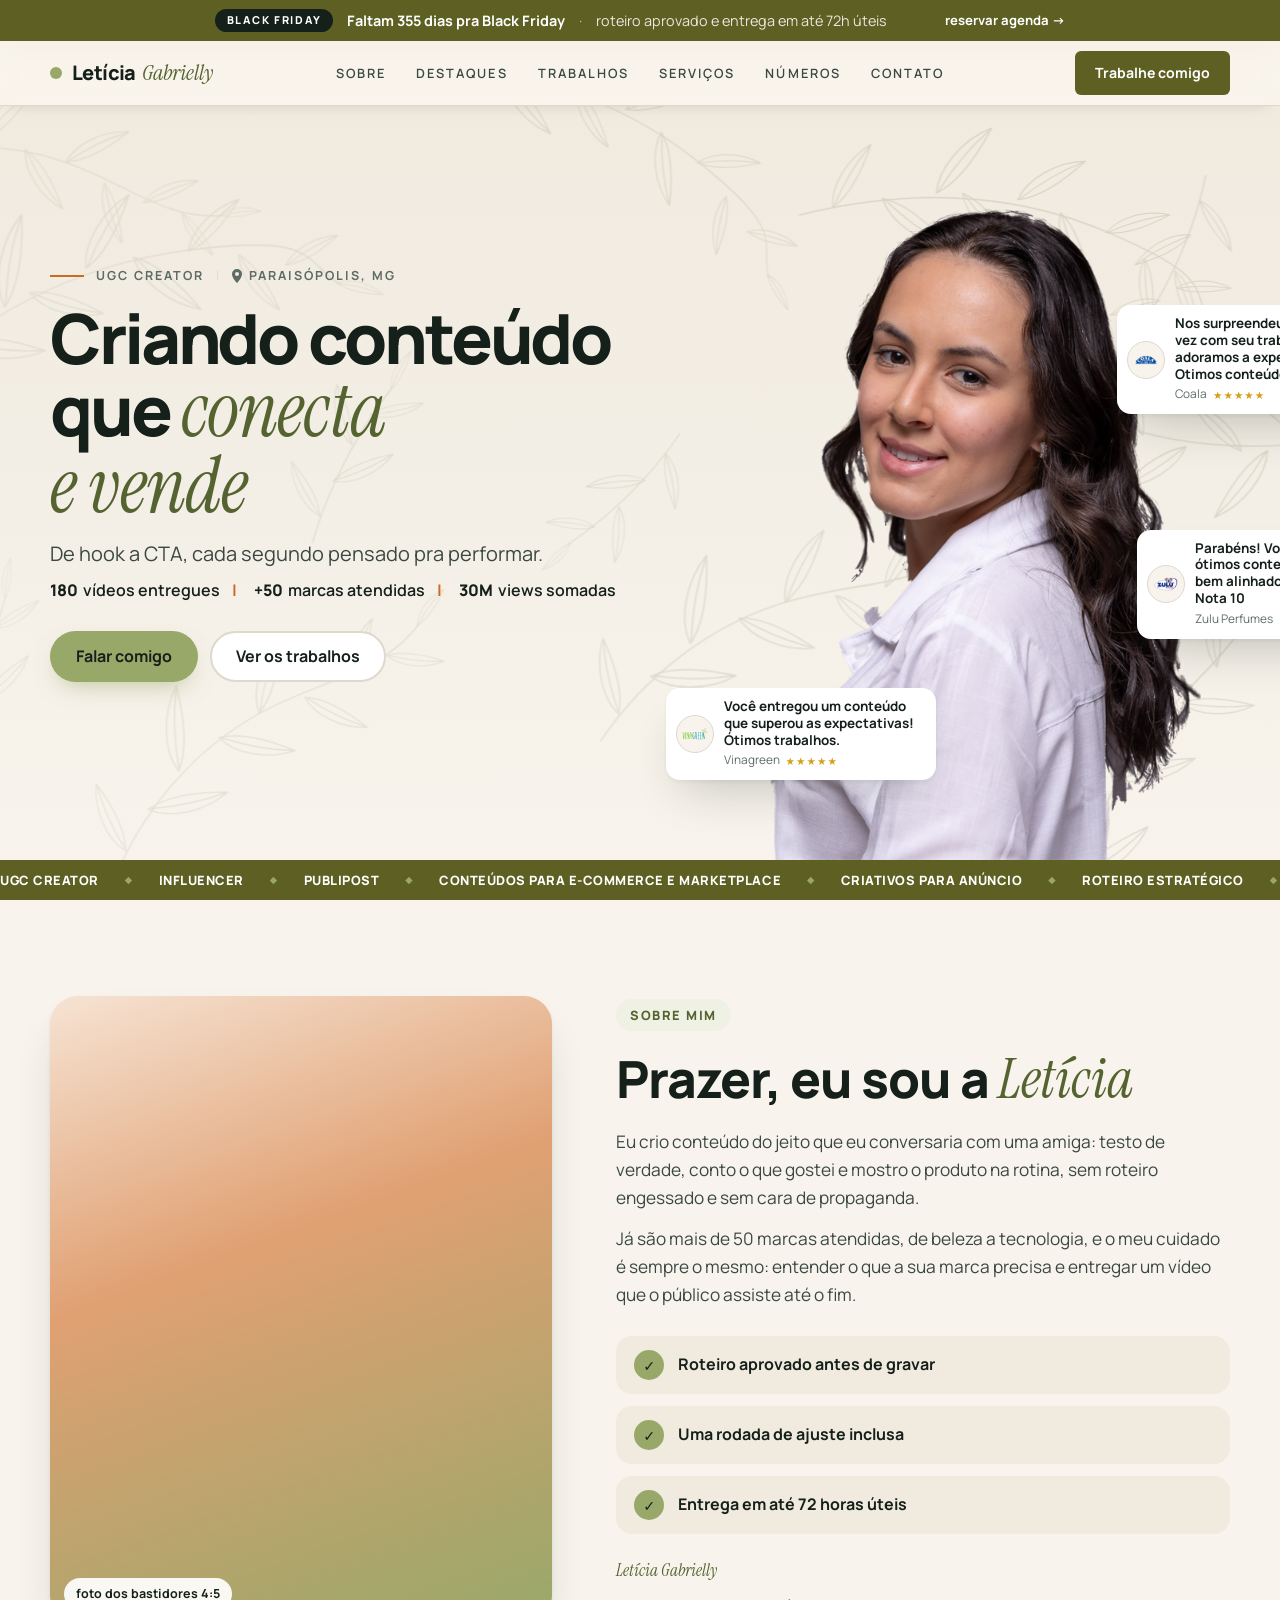
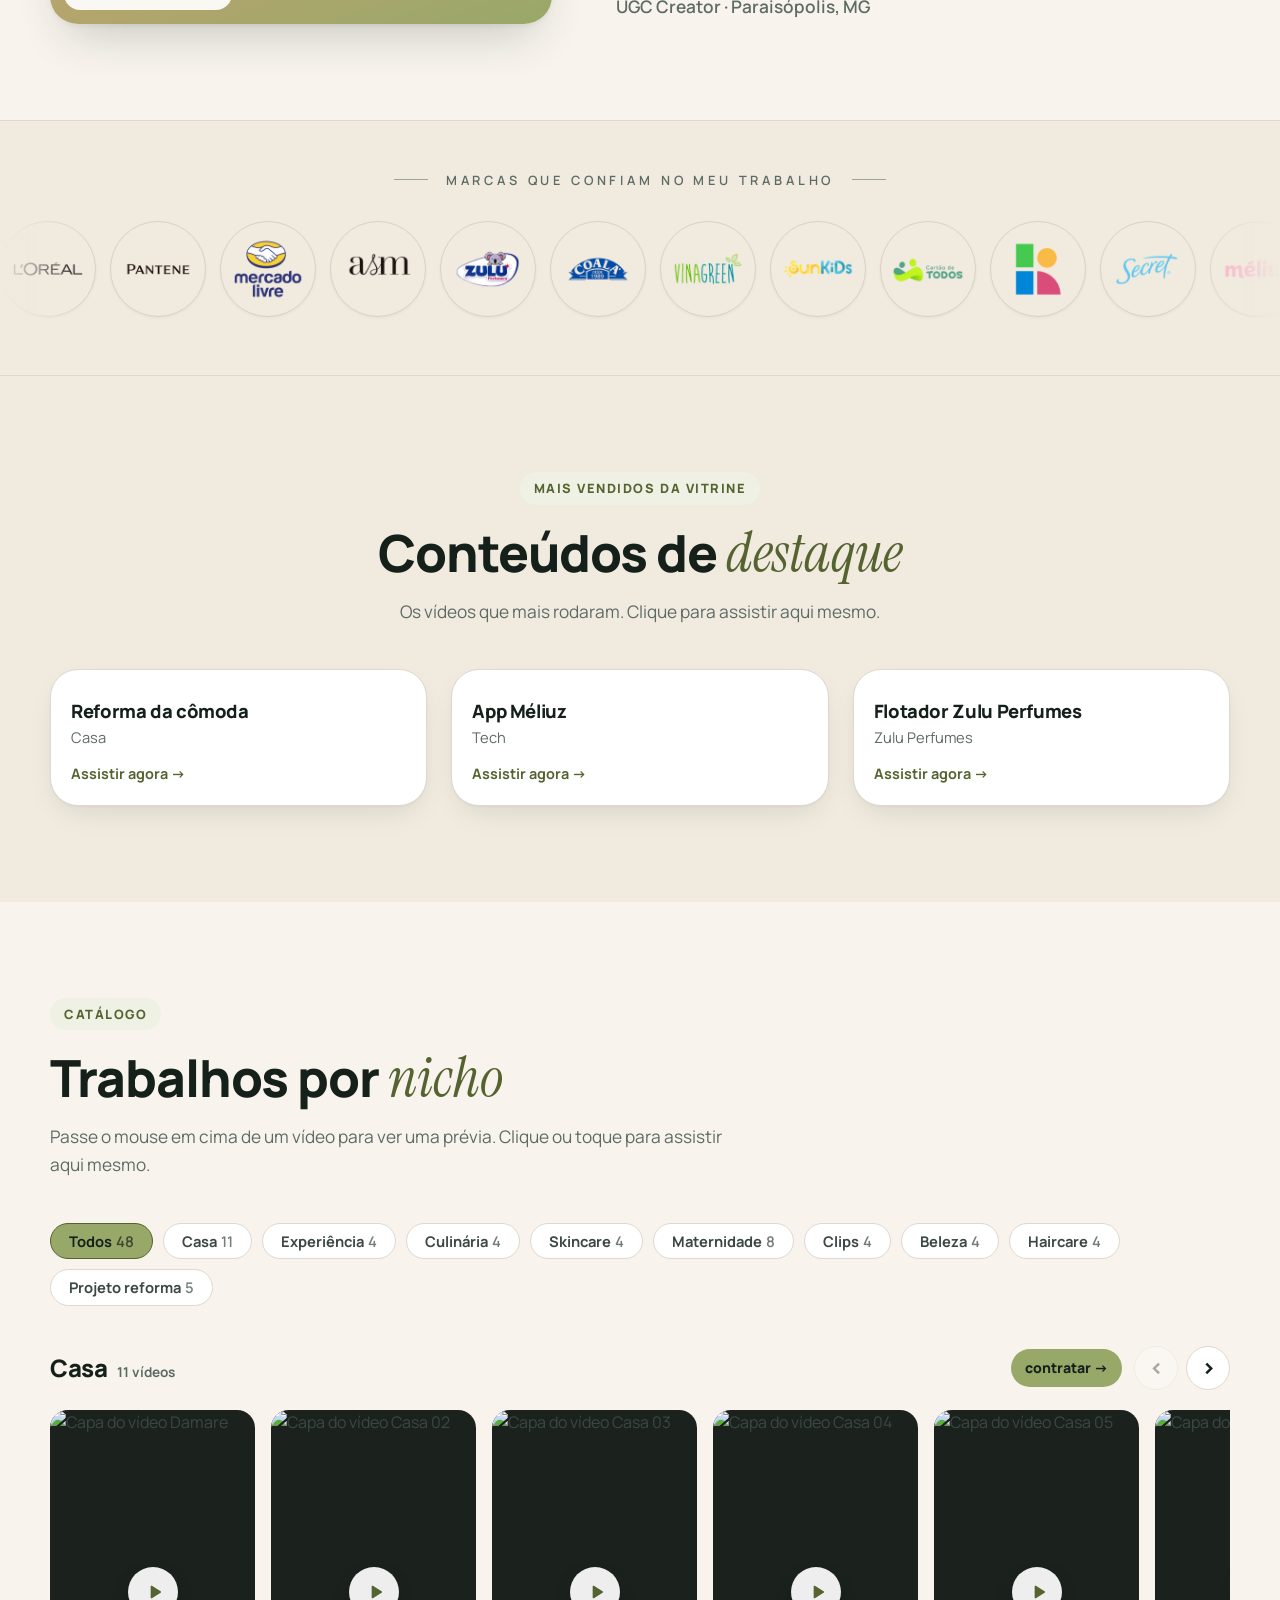
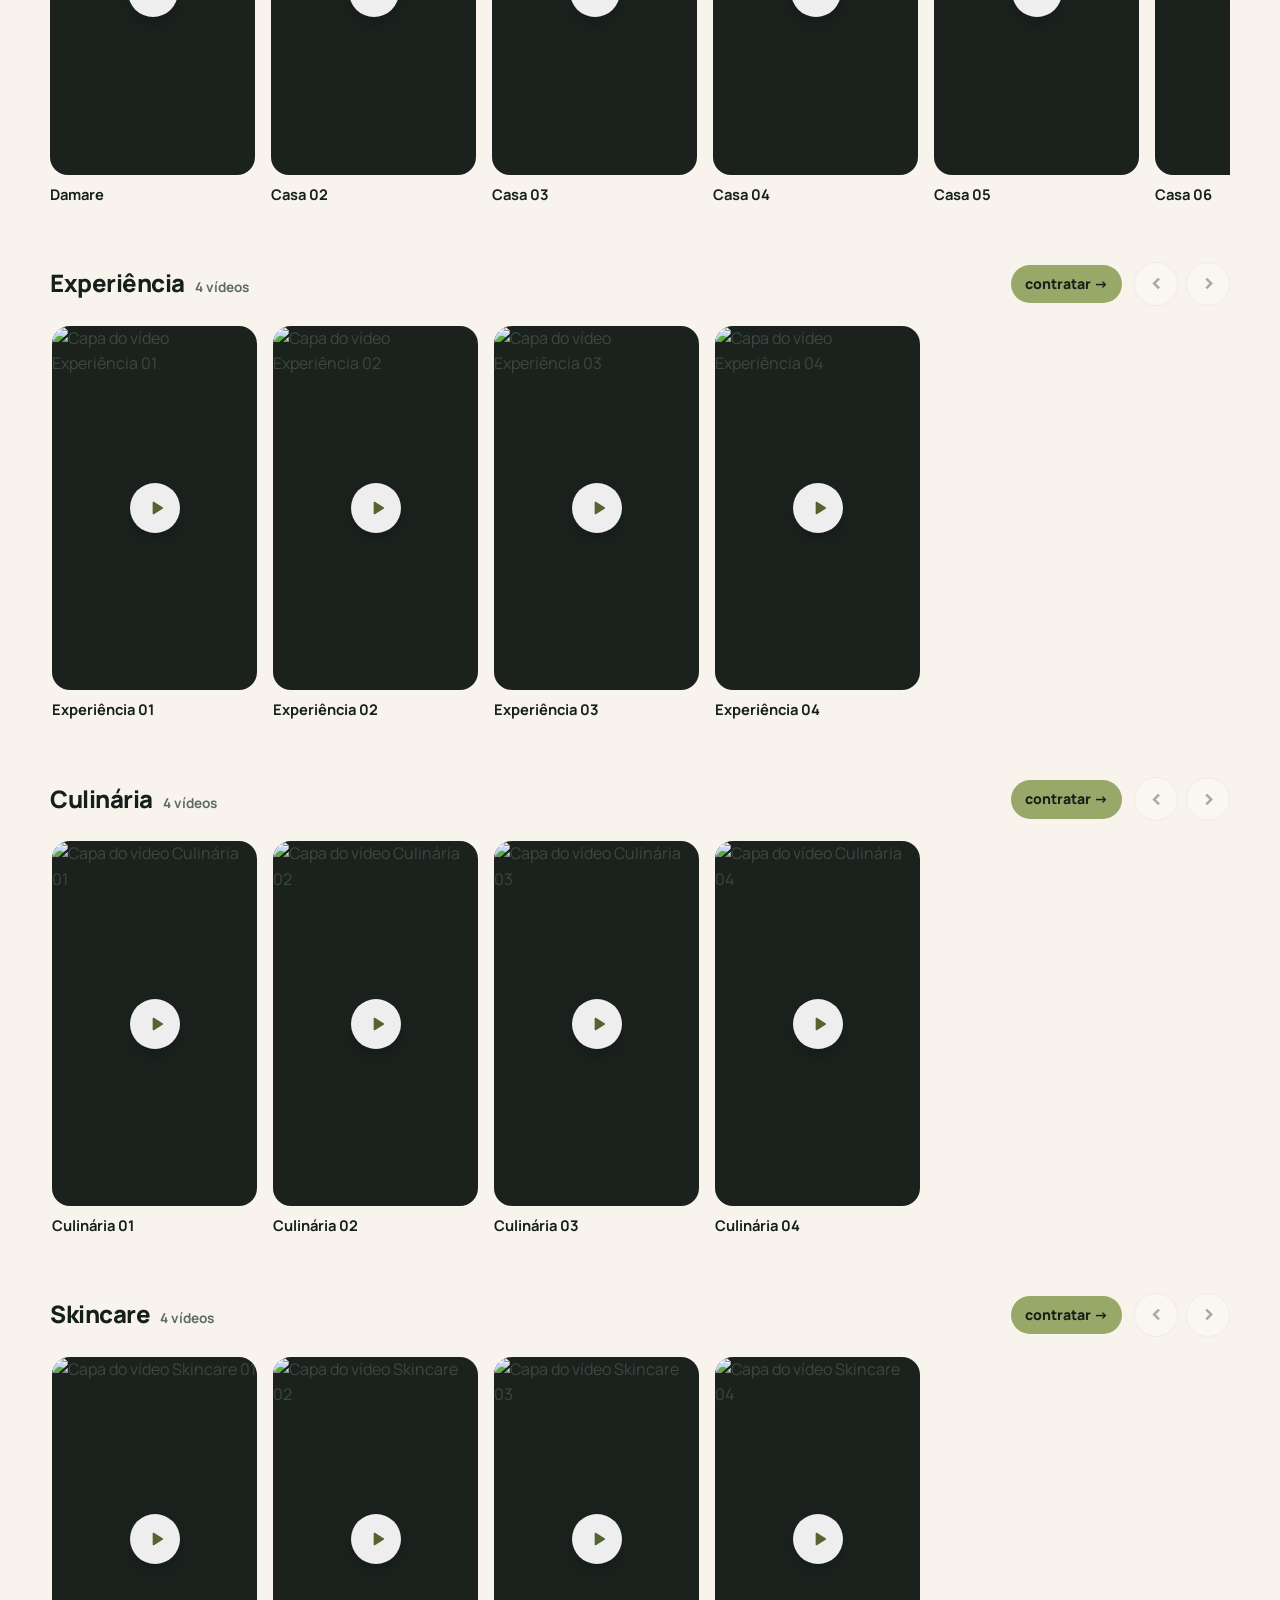
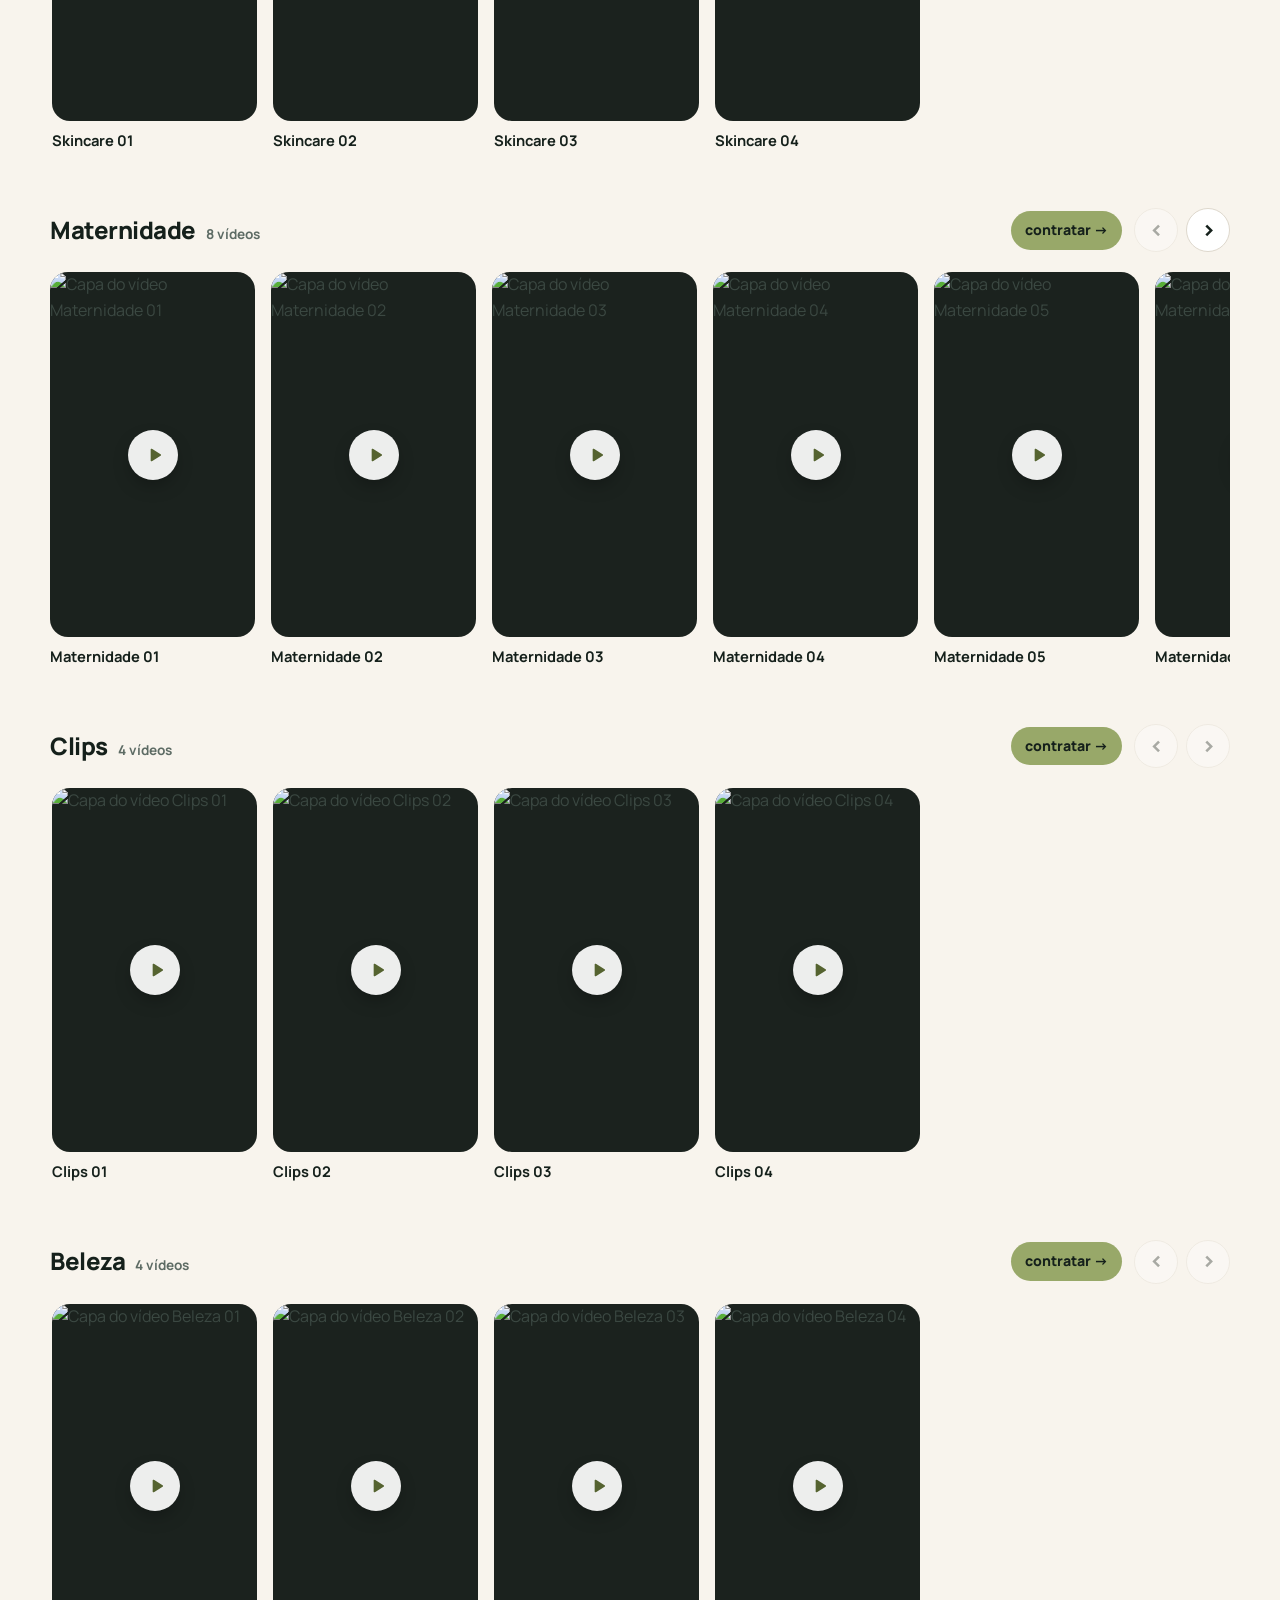
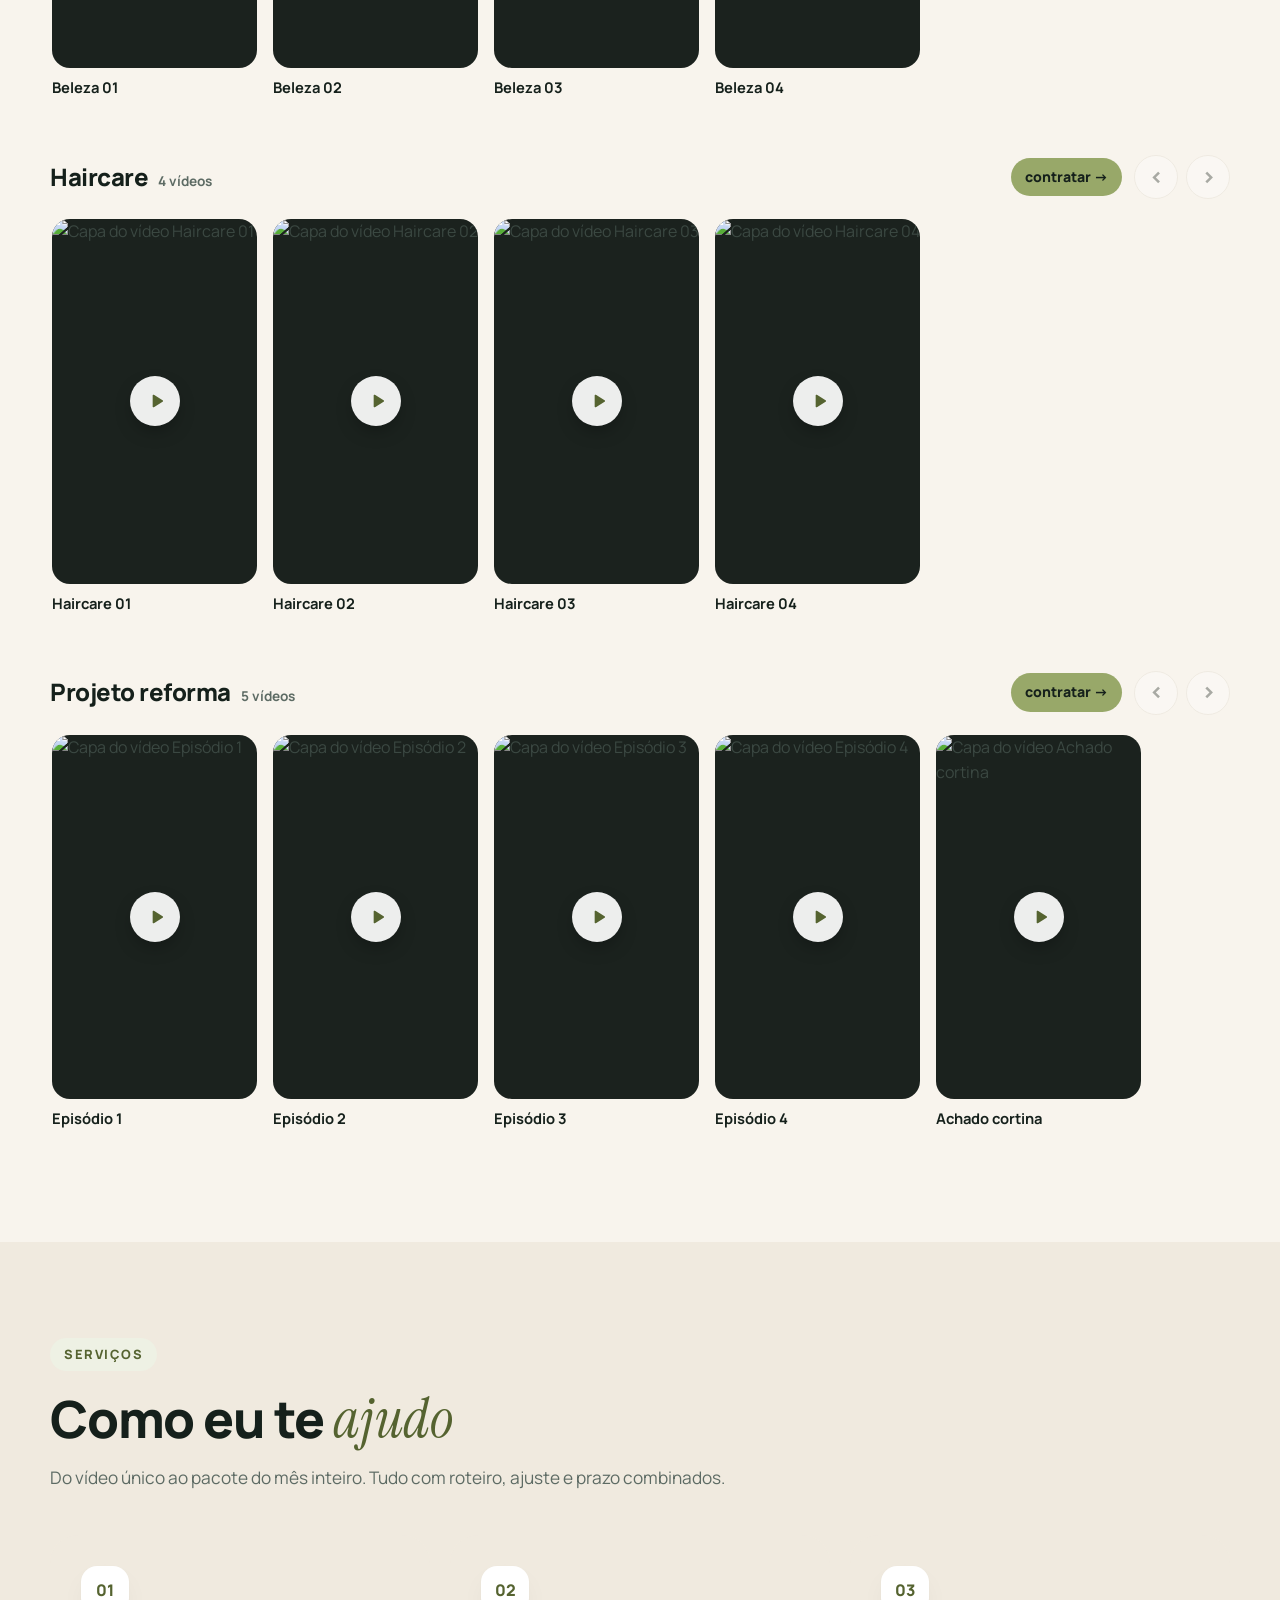
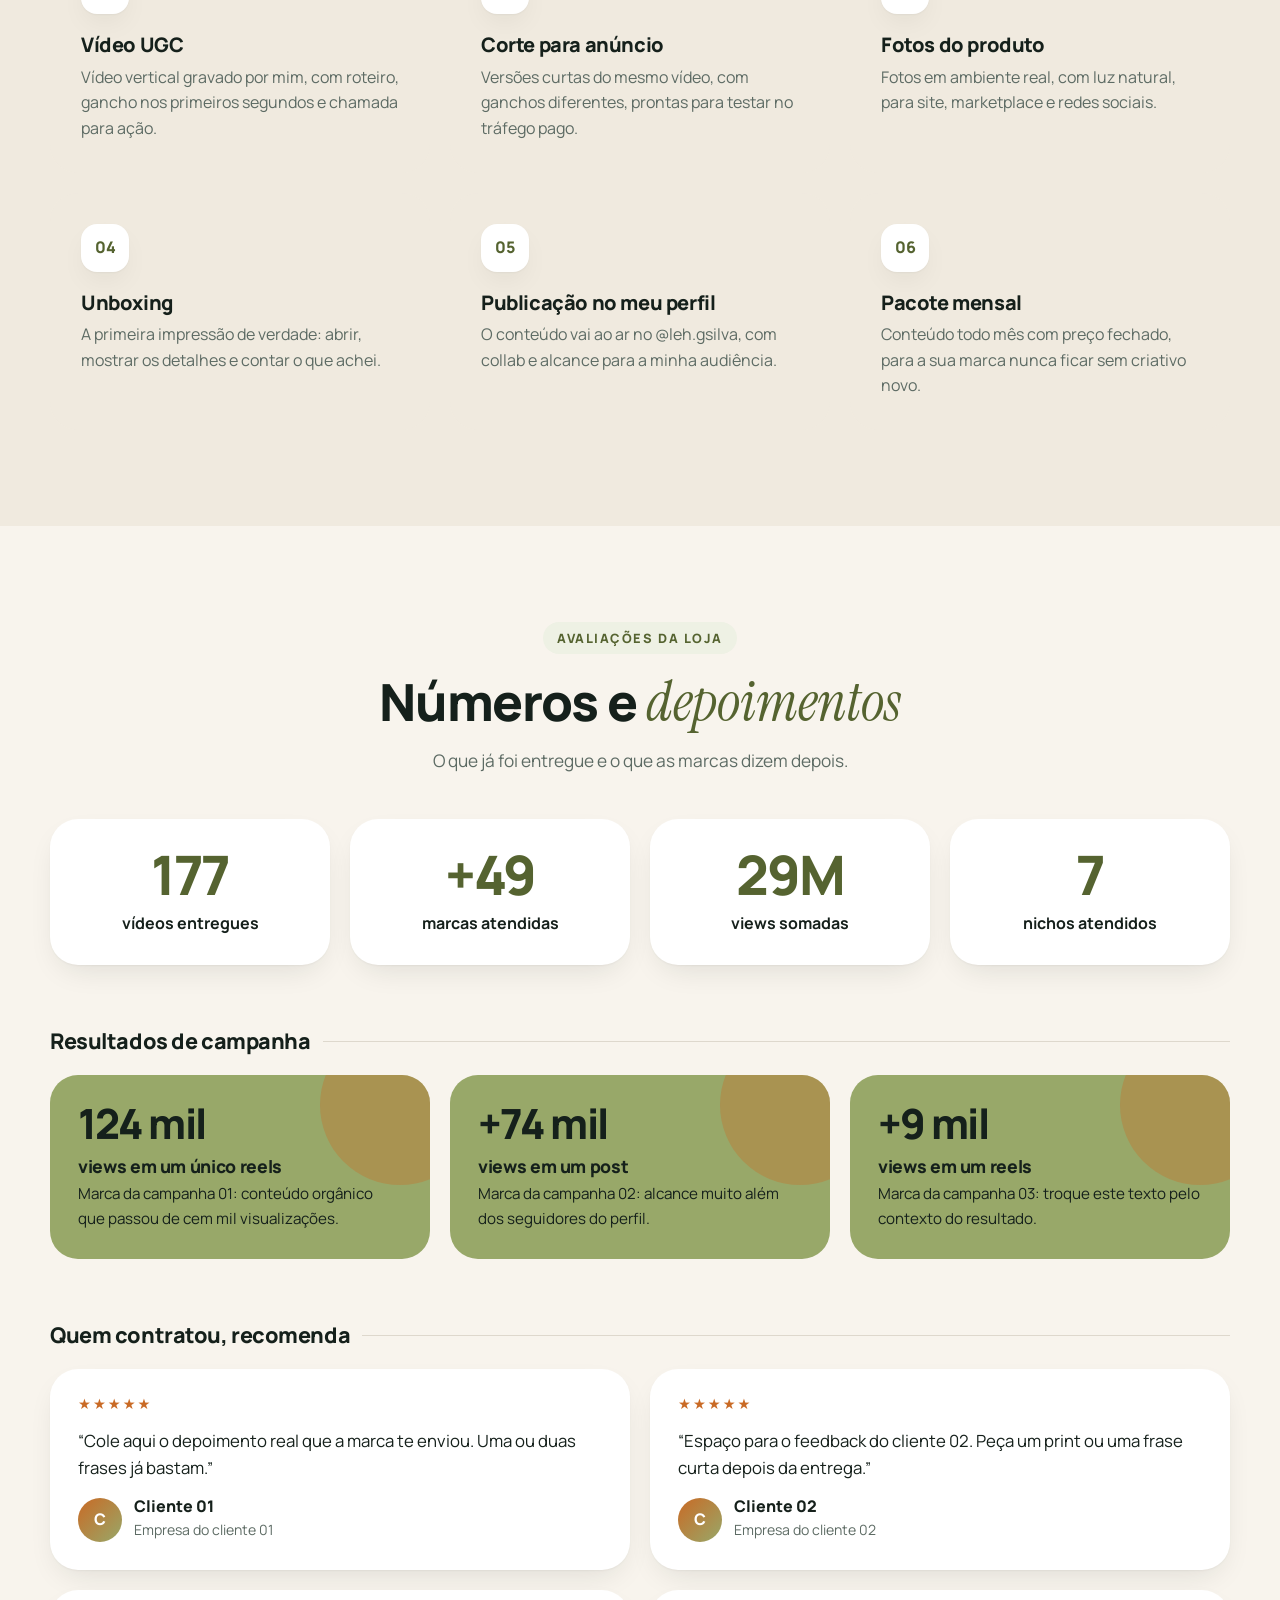
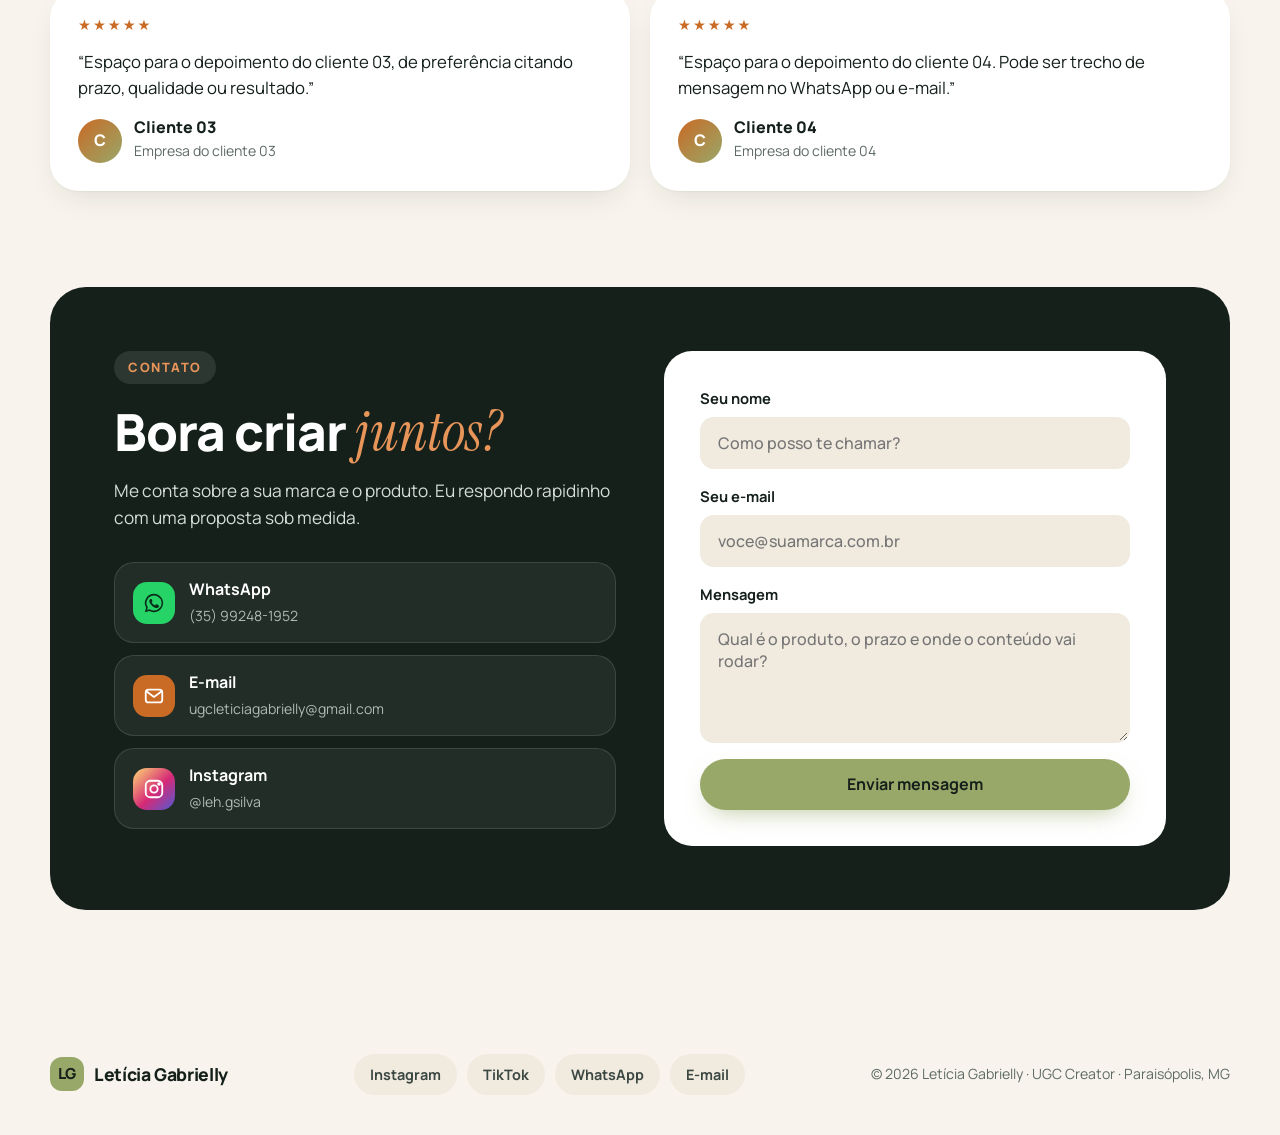
==== commit acc72954: "Textura da capa: composicao unica de ramos de folhagem, mais organizada Co-Authored-By: Claude Opus " ====
--- a/index.html
+++ b/index.html
@@ -572,86 +572,76 @@
 
   <!-- ============ 1. CAPA ============ -->
   <section class="capa" id="inicio" aria-labelledby="capa-titulo">
-    <!-- TEXTURA DA ROÇA (só decoração): ramos de folhagem em traço fino cobrindo a capa toda.
+    <!-- TEXTURA DA ROÇA (só decoração): composição de ramos de folhagem em traço fino cobrindo a capa toda.
          Para deixar mais forte ou mais fraca, mude o opacity do <svg> abaixo (ex: .6 deixa mais fraca; o máximo é 1). -->
-    <svg class="capa-textura" xmlns:xlink="http://www.w3.org/1999/xlink" aria-hidden="true" focusable="false" style="opacity: 1">
+    <svg class="capa-textura" viewBox="0 0 1440 800" preserveAspectRatio="xMidYMid slice" aria-hidden="true" focusable="false" style="opacity: 1">
       <defs>
-        <!-- folha comprida e pontuda, com a nervura do meio -->
-        <g id="fl-longa"><path d="M0 0 C 14 -10, 42 -12, 66 -1 C 44 5, 16 7, 0 0Z"/><path d="M3 0 C 22 -2, 44 -3, 63 -1.5"/></g>
-
-        <pattern id="folhagem-fina" width="340" height="340" patternUnits="userSpaceOnUse" patternTransform="rotate(-4)">
-          <g class="traco" stroke-width="1">
-            <!-- ramo 1 -->
-            <path d="M-12 132 C 60 102, 130 62, 212 6"/>
-            <use href="#fl-longa" transform="translate(22 119) rotate(-66) scale(.95)"/>
-            <use href="#fl-longa" transform="translate(30 116) rotate(6) scale(1)"/>
-            <use href="#fl-longa" transform="translate(58 102) rotate(-70) scale(1.05)"/>
-            <use href="#fl-longa" transform="translate(66 98) rotate(2) scale(1.05)"/>
-            <use href="#fl-longa" transform="translate(94 82) rotate(-72) scale(.95)"/>
-            <use href="#fl-longa" transform="translate(102 77) rotate(-2) scale(.95)"/>
-            <use href="#fl-longa" transform="translate(130 58) rotate(-74) scale(.85)"/>
-            <use href="#fl-longa" transform="translate(138 53) rotate(-6) scale(.85)"/>
-            <use href="#fl-longa" transform="translate(166 35) rotate(-76) scale(.7)"/>
-            <use href="#fl-longa" transform="translate(172 31) rotate(-10) scale(.7)"/>
-            <use href="#fl-longa" transform="translate(206 10) rotate(-38) scale(.6)"/>
-
-            <!-- ramo 2, o mais longo -->
-            <path d="M108 384 C 170 306, 240 232, 344 162"/>
-            <use href="#fl-longa" transform="translate(132 352) rotate(-96) scale(1.1)"/>
-            <use href="#fl-longa" transform="translate(140 342) rotate(-12) scale(1.1)"/>
-            <use href="#fl-longa" transform="translate(164 318) rotate(-98) scale(1.05)"/>
-            <use href="#fl-longa" transform="translate(172 309) rotate(-14) scale(1.05)"/>
-            <use href="#fl-longa" transform="translate(196 286) rotate(-100) scale(1)"/>
-            <use href="#fl-longa" transform="translate(205 278) rotate(-16) scale(1)"/>
-            <use href="#fl-longa" transform="translate(230 255) rotate(-102) scale(.92)"/>
-            <use href="#fl-longa" transform="translate(240 247) rotate(-18) scale(.92)"/>
-            <use href="#fl-longa" transform="translate(266 226) rotate(-104) scale(.82)"/>
-            <use href="#fl-longa" transform="translate(276 219) rotate(-20) scale(.82)"/>
-            <use href="#fl-longa" transform="translate(304 196) rotate(-106) scale(.7)"/>
-            <use href="#fl-longa" transform="translate(312 190) rotate(-22) scale(.7)"/>
-            <use href="#fl-longa" transform="translate(340 166) rotate(-46) scale(.58)"/>
-
-            <!-- ramo 3, descendo para a direita -->
-            <path d="M222 -12 C 252 30, 300 70, 384 102"/>
-            <use href="#fl-longa" transform="translate(236 8) rotate(-6) scale(.9)"/>
-            <use href="#fl-longa" transform="translate(240 16) rotate(76) scale(.85)"/>
-            <use href="#fl-longa" transform="translate(262 36) rotate(-2) scale(.95)"/>
-            <use href="#fl-longa" transform="translate(266 44) rotate(80) scale(.9)"/>
-            <use href="#fl-longa" transform="translate(292 60) rotate(4) scale(.85)"/>
-            <use href="#fl-longa" transform="translate(296 66) rotate(84) scale(.8)"/>
-            <use href="#fl-longa" transform="translate(324 78) rotate(8) scale(.72)"/>
-            <use href="#fl-longa" transform="translate(328 84) rotate(88) scale(.66)"/>
-            <use href="#fl-longa" transform="translate(358 92) rotate(24) scale(.55)"/>
-
-            <!-- ramo 4, pequeno, no canto de baixo -->
-            <path d="M-12 304 C 30 284, 70 256, 112 226"/>
-            <use href="#fl-longa" transform="translate(16 292) rotate(-68) scale(.75)"/>
-            <use href="#fl-longa" transform="translate(22 289) rotate(4) scale(.75)"/>
-            <use href="#fl-longa" transform="translate(48 274) rotate(-70) scale(.7)"/>
-            <use href="#fl-longa" transform="translate(54 270) rotate(0) scale(.7)"/>
-            <use href="#fl-longa" transform="translate(80 252) rotate(-72) scale(.6)"/>
-            <use href="#fl-longa" transform="translate(86 248) rotate(-4) scale(.6)"/>
-            <use href="#fl-longa" transform="translate(110 228) rotate(-40) scale(.5)"/>
-
-            <!-- folhas soltas para preencher -->
-            <use href="#fl-longa" transform="translate(40 190) rotate(-150) scale(.8)"/>
-            <use href="#fl-longa" transform="translate(300 300) rotate(150) scale(.75)"/>
-            <use href="#fl-longa" transform="translate(330 250) rotate(-120) scale(.6)"/>
-          </g>
-        </pattern>
-
-        <!-- segunda camada dos mesmos ramos, girada e deslocada, para as folhas ficarem mais juntas -->
-        <pattern id="folhagem-fina-2" href="#folhagem-fina" xlink:href="#folhagem-fina" patternTransform="rotate(168) translate(150 110)"/>
+        <!-- folha levemente curvada, com nervura -->
+        <g id="fh-folha"><path d="M0 0 C 18 -15, 52 -17, 78 -5 C 54 2, 22 8, 0 0Z"/><path d="M3 0 C 27 -5, 52 -7, 75 -5"/></g>
+
+        <!-- ramo longo em arco -->
+        <g id="fh-ramo-a">
+          <path d="M0 0 C 80 -50, 180 -90, 300 -80 S 400 -50, 430 -20"/>
+          <use href="#fh-folha" transform="translate(30 -18) rotate(-73) scale(.95)"/>
+          <use href="#fh-folha" transform="translate(75 -42) rotate(14) scale(1,-1) scale(1.05)"/>
+          <use href="#fh-folha" transform="translate(125 -64) rotate(-64) scale(1.1)"/>
+          <use href="#fh-folha" transform="translate(150 -72) rotate(24) scale(1,-1) scale(.9)"/>
+          <use href="#fh-folha" transform="translate(205 -83) rotate(-44) scale(1)"/>
+          <use href="#fh-folha" transform="translate(250 -84) rotate(46) scale(1,-1) scale(1)"/>
+          <use href="#fh-folha" transform="translate(300 -79) rotate(-30) scale(.85)"/>
+          <use href="#fh-folha" transform="translate(345 -66) rotate(62) scale(1,-1) scale(.8)"/>
+          <use href="#fh-folha" transform="translate(385 -48) rotate(-14) scale(.7)"/>
+          <use href="#fh-folha" transform="translate(428 -22) rotate(30) scale(.55)"/>
+        </g>
+
+        <!-- ramo em S -->
+        <g id="fh-ramo-b">
+          <path d="M0 0 C 60 -40, 130 -60, 200 -55 S 320 -20, 380 -40"/>
+          <use href="#fh-folha" transform="translate(25 -17) rotate(-76) scale(.9)"/>
+          <use href="#fh-folha" transform="translate(65 -38) rotate(18) scale(1,-1) scale(1)"/>
+          <use href="#fh-folha" transform="translate(110 -52) rotate(-54) scale(1.05)"/>
+          <use href="#fh-folha" transform="translate(160 -57) rotate(40) scale(1,-1) scale(.95)"/>
+          <use href="#fh-folha" transform="translate(205 -55) rotate(-36) scale(.95)"/>
+          <use href="#fh-folha" transform="translate(250 -43) rotate(56) scale(1,-1) scale(.85)"/>
+          <use href="#fh-folha" transform="translate(295 -33) rotate(-32) scale(.8)"/>
+          <use href="#fh-folha" transform="translate(338 -32) rotate(36) scale(1,-1) scale(.7)"/>
+          <use href="#fh-folha" transform="translate(378 -40) rotate(-16) scale(.55)"/>
+        </g>
+
+        <!-- raminho curto -->
+        <g id="fh-ramo-c">
+          <path d="M0 0 C 40 -20, 100 -40, 170 -45"/>
+          <use href="#fh-folha" transform="translate(25 -12) rotate(-66) scale(.8)"/>
+          <use href="#fh-folha" transform="translate(60 -26) rotate(20) scale(1,-1) scale(.85)"/>
+          <use href="#fh-folha" transform="translate(100 -37) rotate(-52) scale(.8)"/>
+          <use href="#fh-folha" transform="translate(135 -43) rotate(32) scale(1,-1) scale(.7)"/>
+          <use href="#fh-folha" transform="translate(168 -45) rotate(-10) scale(.55)"/>
+        </g>
+
         <!-- um pouco mais suave atrás do texto, para não atrapalhar a leitura -->
-        <linearGradient id="folhagem-esmaece" x1="0" y1="0" x2="1" y2="0">
-          <stop offset="0" stop-color="#fff" stop-opacity=".5"/>
-          <stop offset=".55" stop-color="#fff" stop-opacity=".85"/>
+        <linearGradient id="fh-esmaece" x1="0" y1="0" x2="1" y2="0">
+          <stop offset="0" stop-color="#fff" stop-opacity=".55"/>
+          <stop offset=".5" stop-color="#fff" stop-opacity=".8"/>
           <stop offset="1" stop-color="#fff" stop-opacity="1"/>
         </linearGradient>
-        <mask id="folhagem-mascara"><rect width="100%" height="100%" fill="url(#folhagem-esmaece)"/></mask>
+        <mask id="fh-mascara"><rect width="1440" height="800" fill="url(#fh-esmaece)"/></mask>
       </defs>
-      <rect width="100%" height="100%" fill="url(#folhagem-fina)" mask="url(#folhagem-mascara)" opacity=".15"/>
-      <rect width="100%" height="100%" fill="url(#folhagem-fina-2)" mask="url(#folhagem-mascara)" opacity=".15"/>
+
+      <g class="traco" stroke-width="1.05" opacity=".2" mask="url(#fh-mascara)">
+        <use href="#fh-ramo-b" transform="translate(-60 60) rotate(14) scale(.95)"/>
+        <use href="#fh-ramo-a" transform="translate(-40 300) rotate(-12) scale(1.1)"/>
+        <use href="#fh-ramo-c" transform="translate(60 660) rotate(-68) scale(.95)"/>
+        <use href="#fh-ramo-b" transform="translate(190 780) rotate(-34) scale(1.05)"/>
+        <use href="#fh-ramo-c" transform="translate(390 440) rotate(-48) scale(1)"/>
+        <use href="#fh-ramo-a" transform="translate(500 -40) rotate(34) scale(.95)"/>
+        <use href="#fh-ramo-c" transform="translate(760 330) rotate(150) scale(.9)"/>
+        <use href="#fh-ramo-b" transform="translate(680 640) rotate(-22) scale(1.1)"/>
+        <use href="#fh-ramo-a" transform="translate(880 110) rotate(18) scale(1)"/>
+        <use href="#fh-ramo-c" transform="translate(1090 540) rotate(-62) scale(1.1)"/>
+        <use href="#fh-ramo-c" transform="translate(1290 70) rotate(128) scale(.95)"/>
+        <use href="#fh-ramo-a" transform="translate(1490 320) rotate(196) scale(1)"/>
+        <use href="#fh-ramo-b" transform="translate(1160 860) rotate(-58) scale(1.1)"/>
+      </g>
     </svg>
     <div class="container capa-grade">
       <div class="revelar">
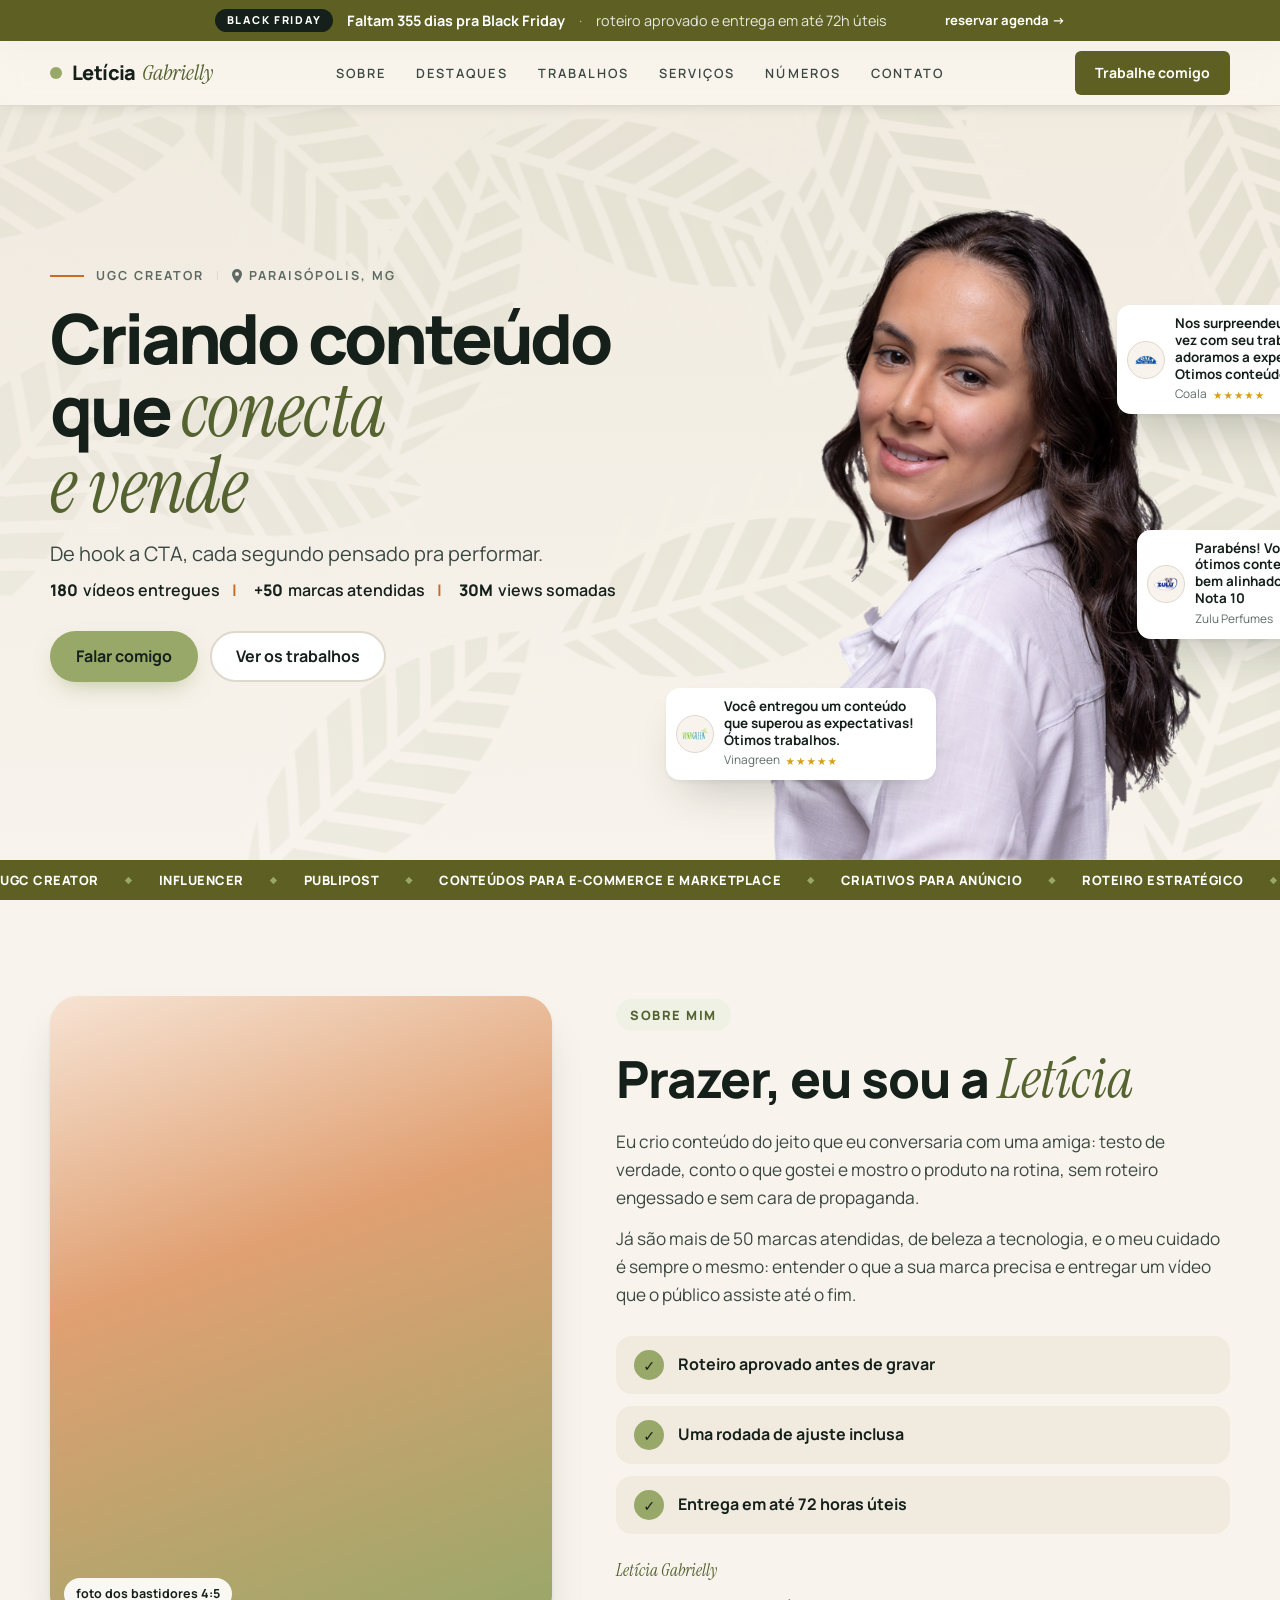
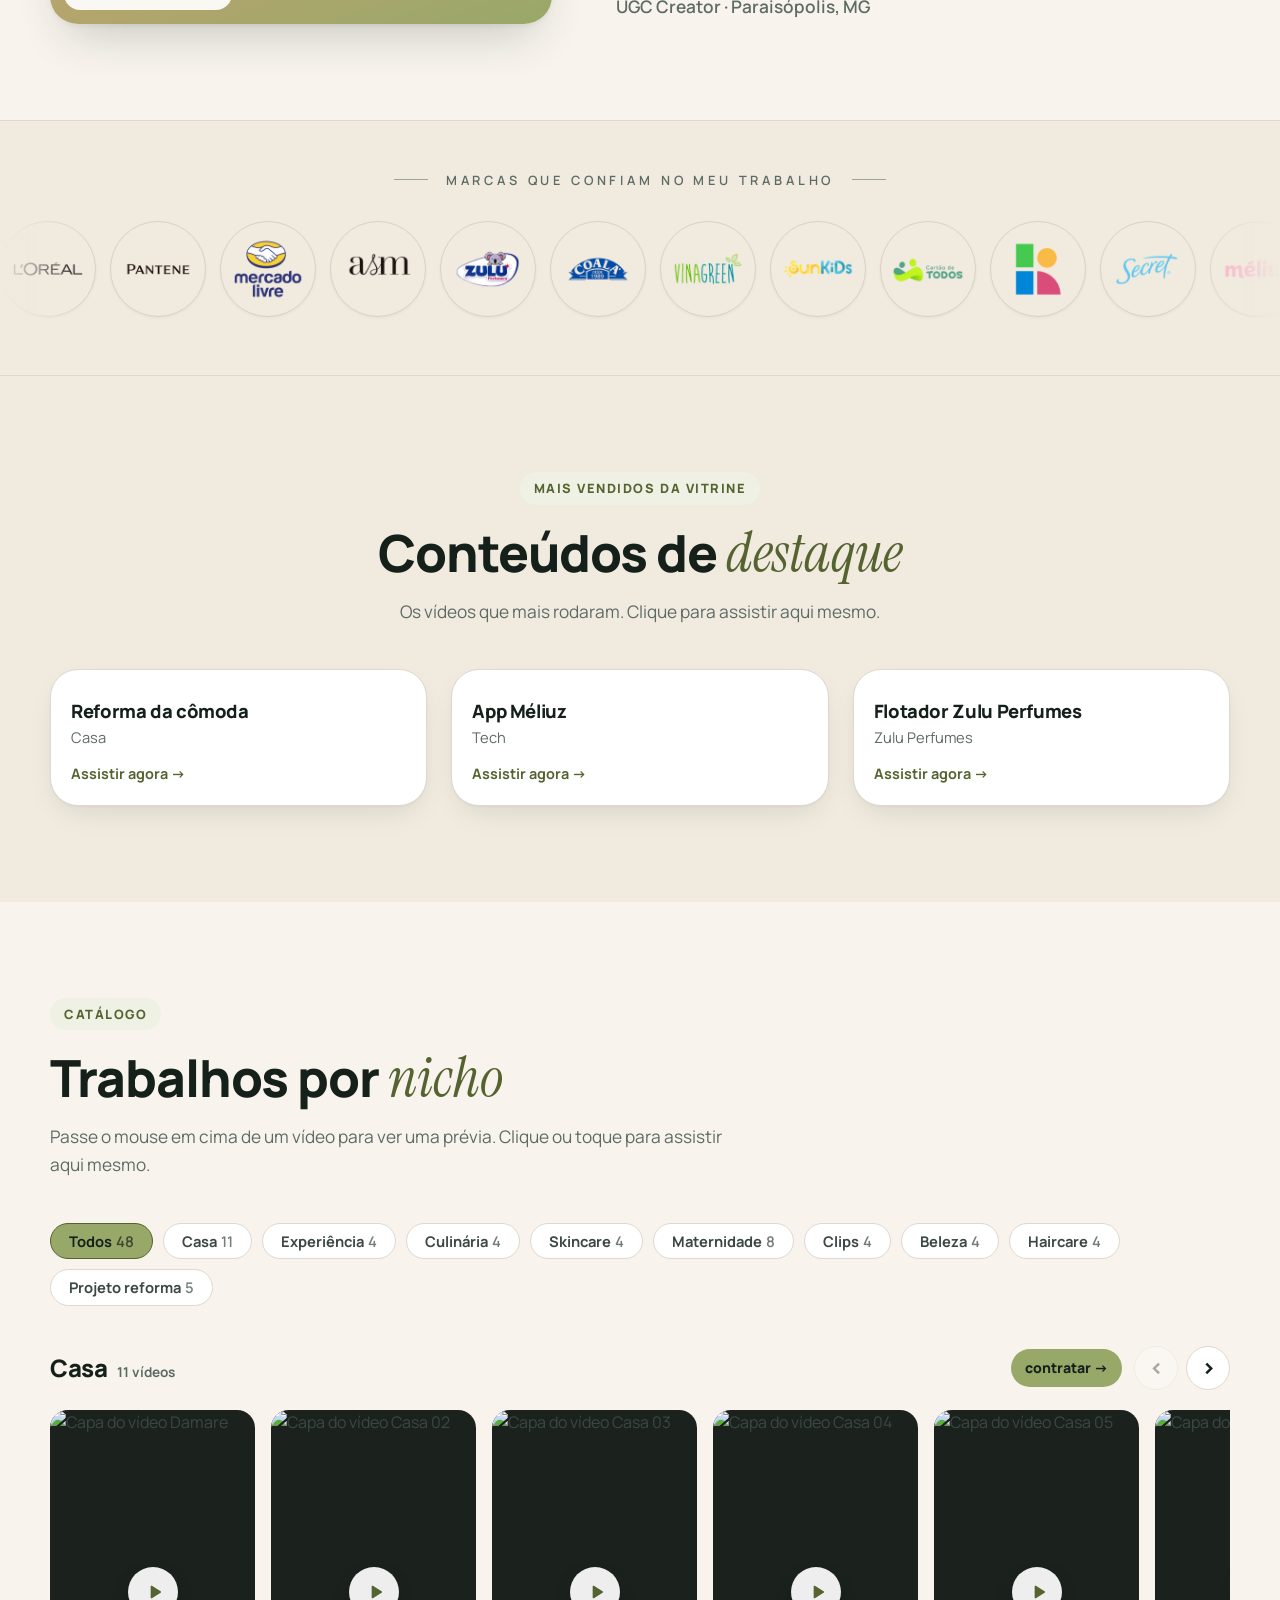
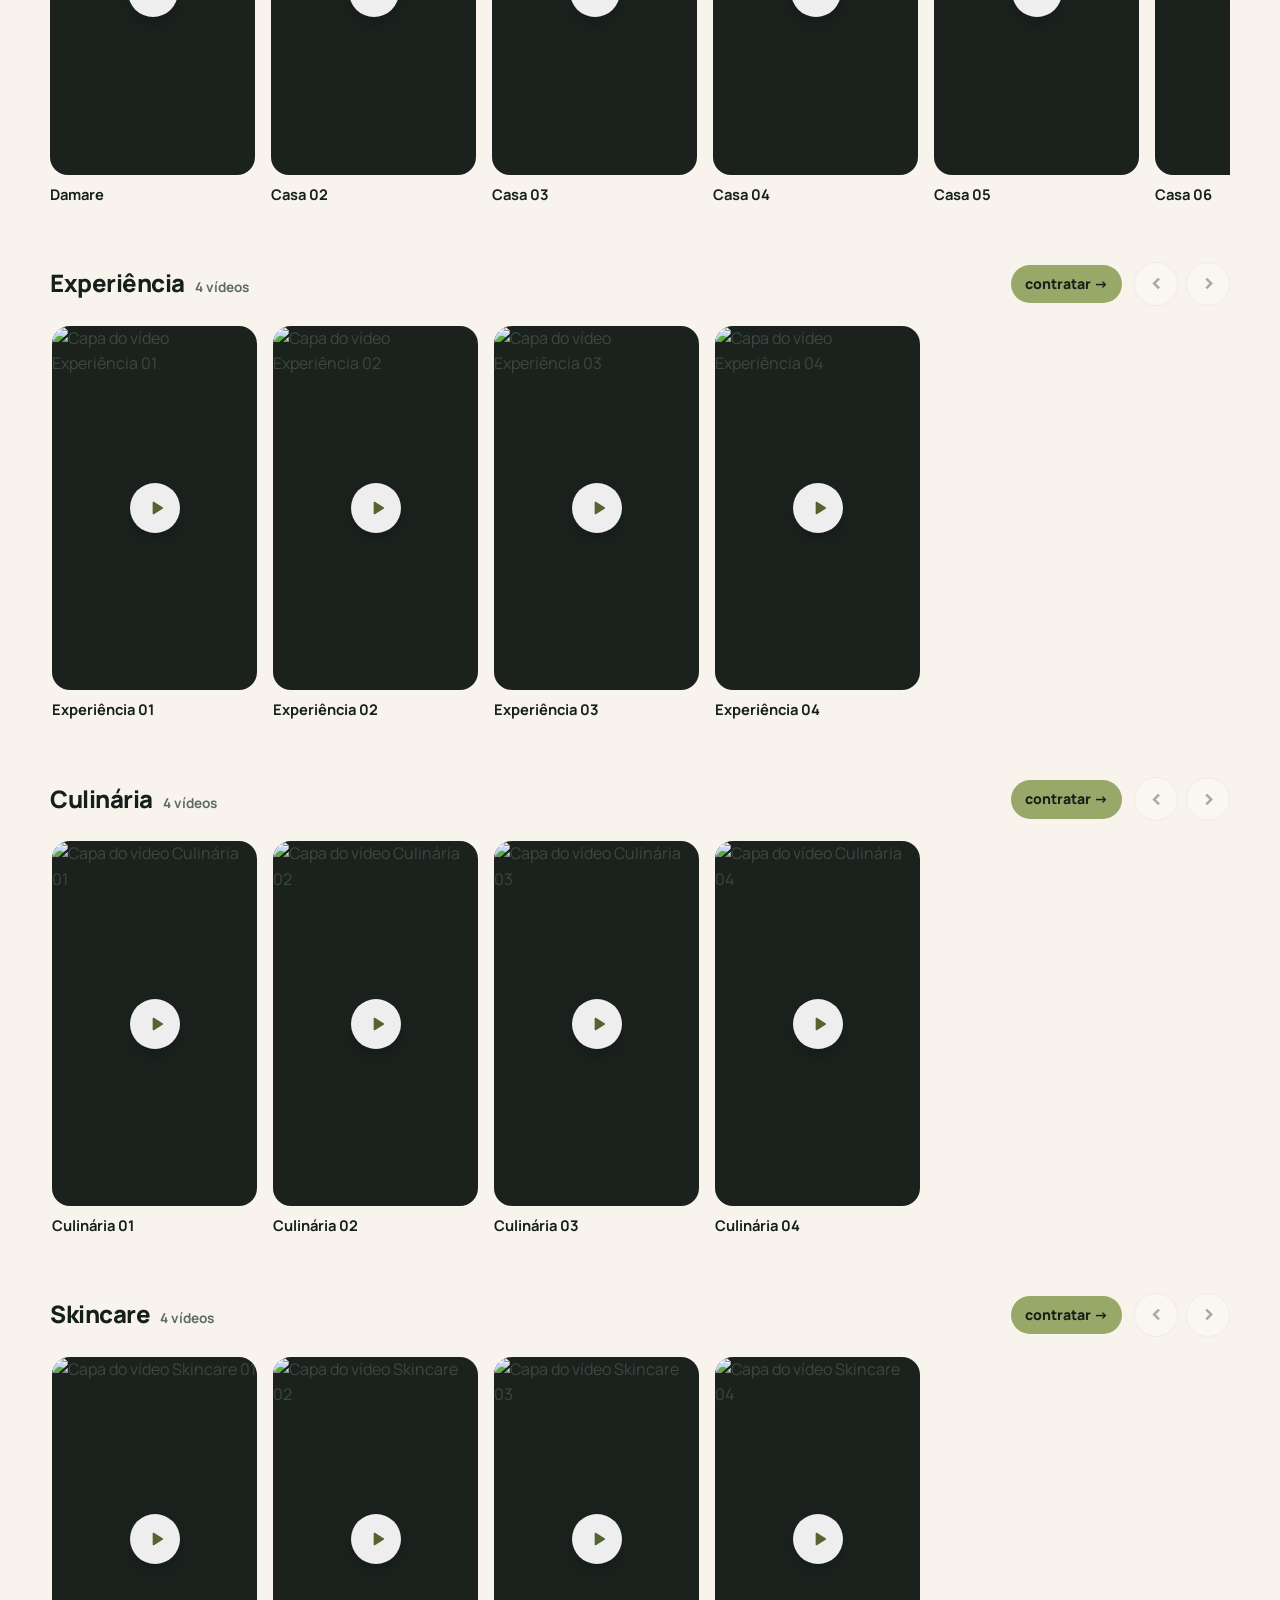
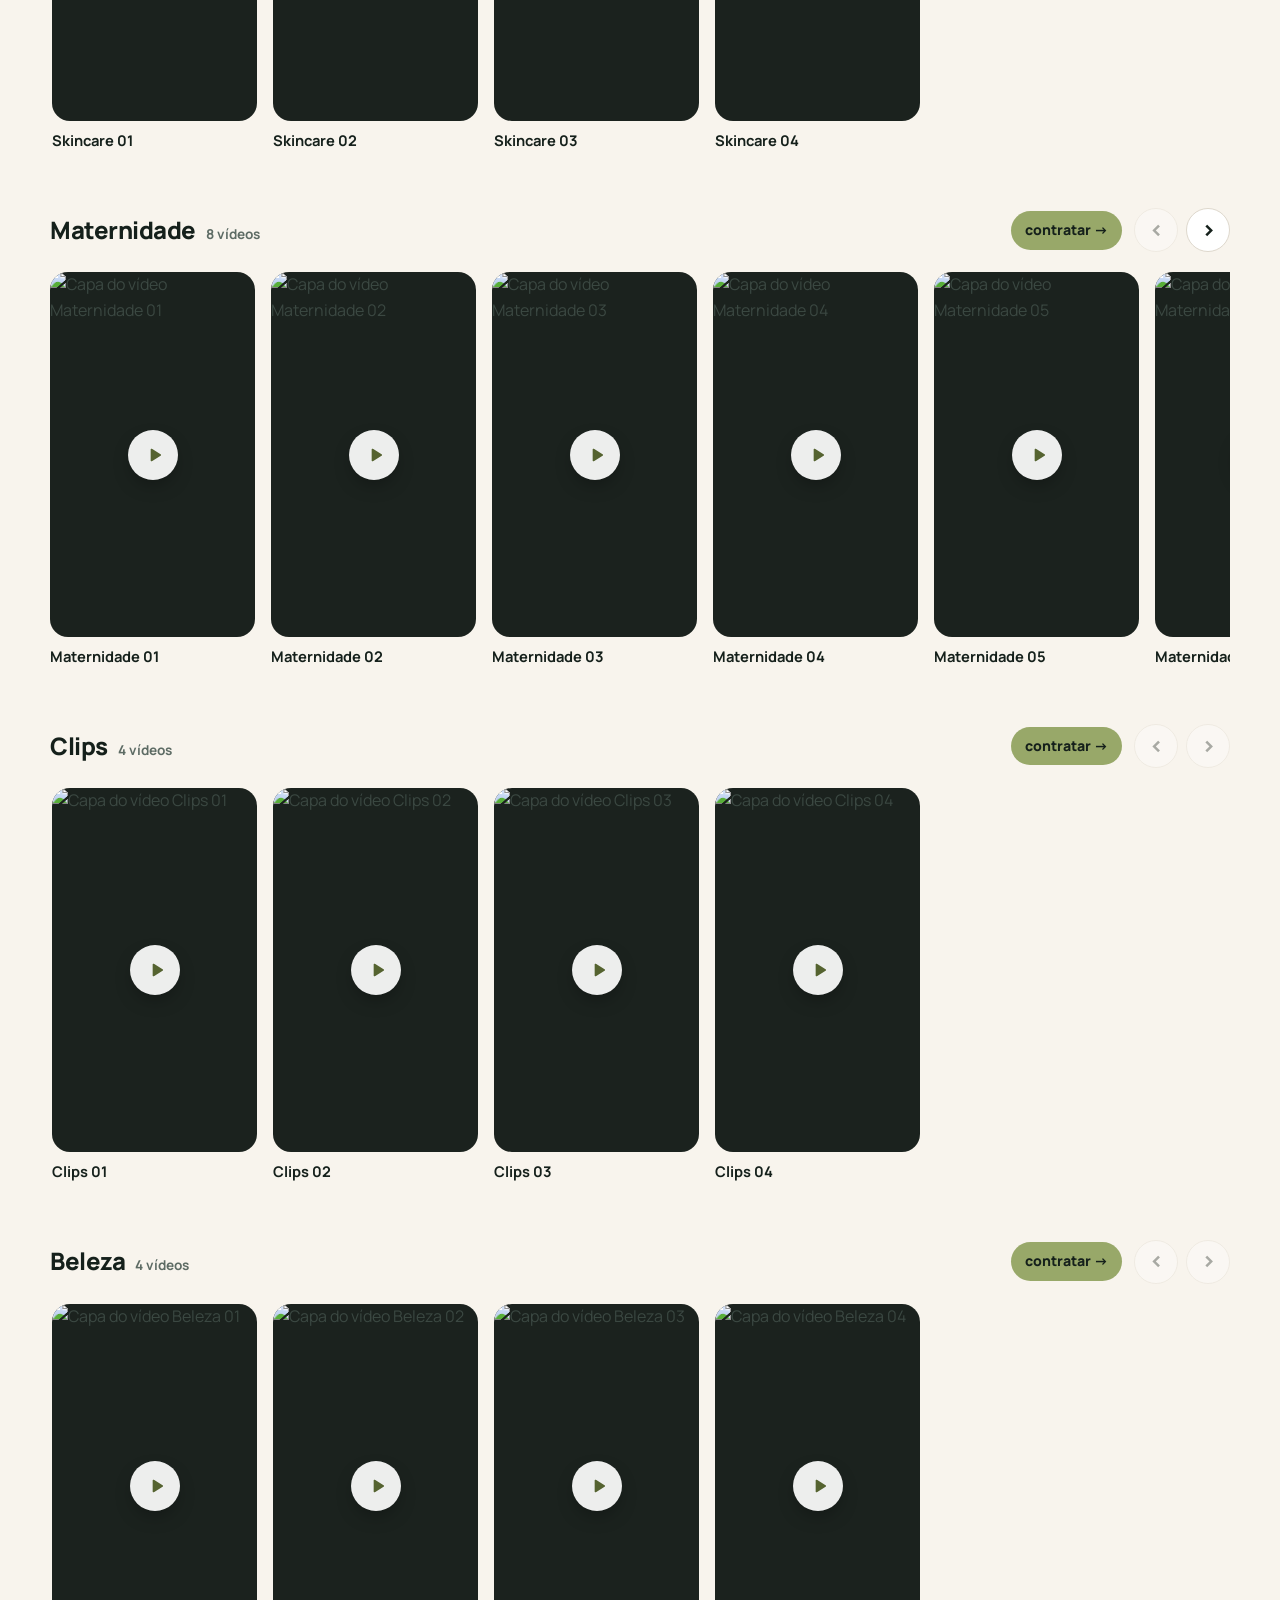
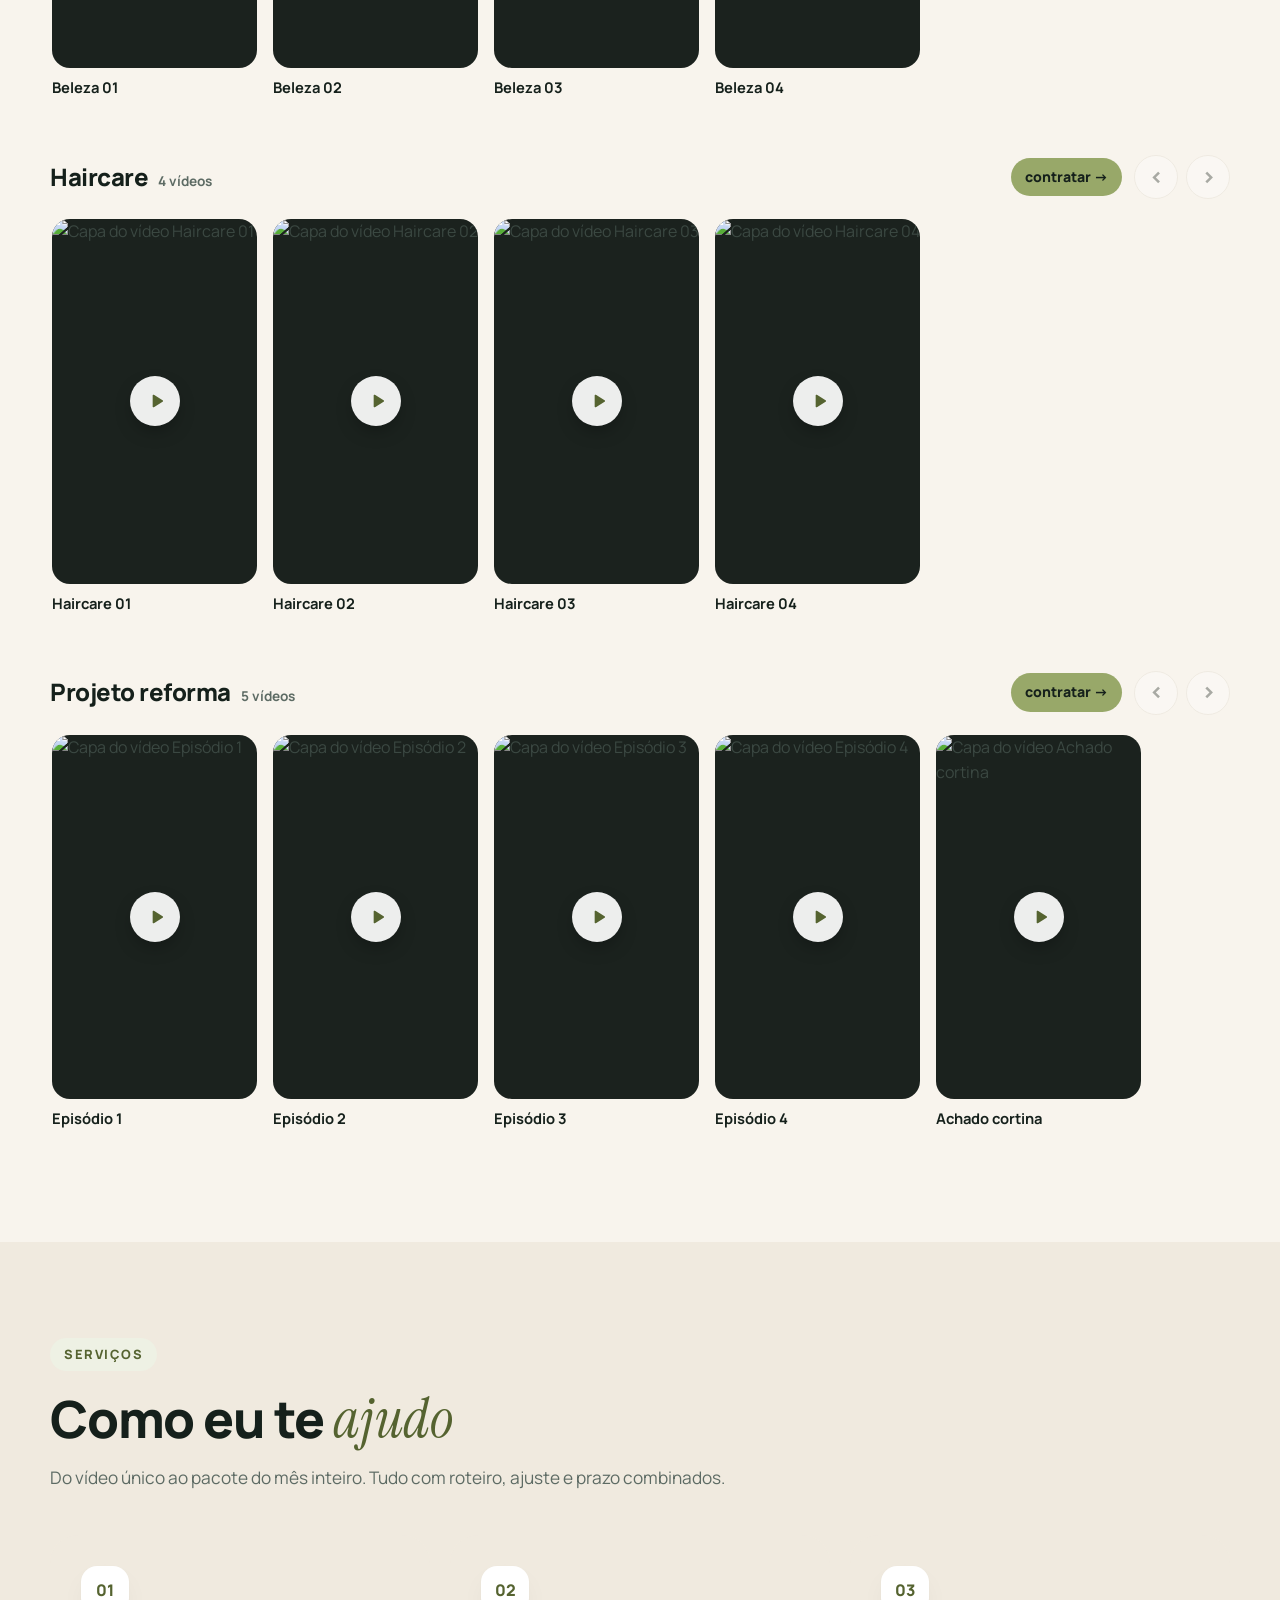
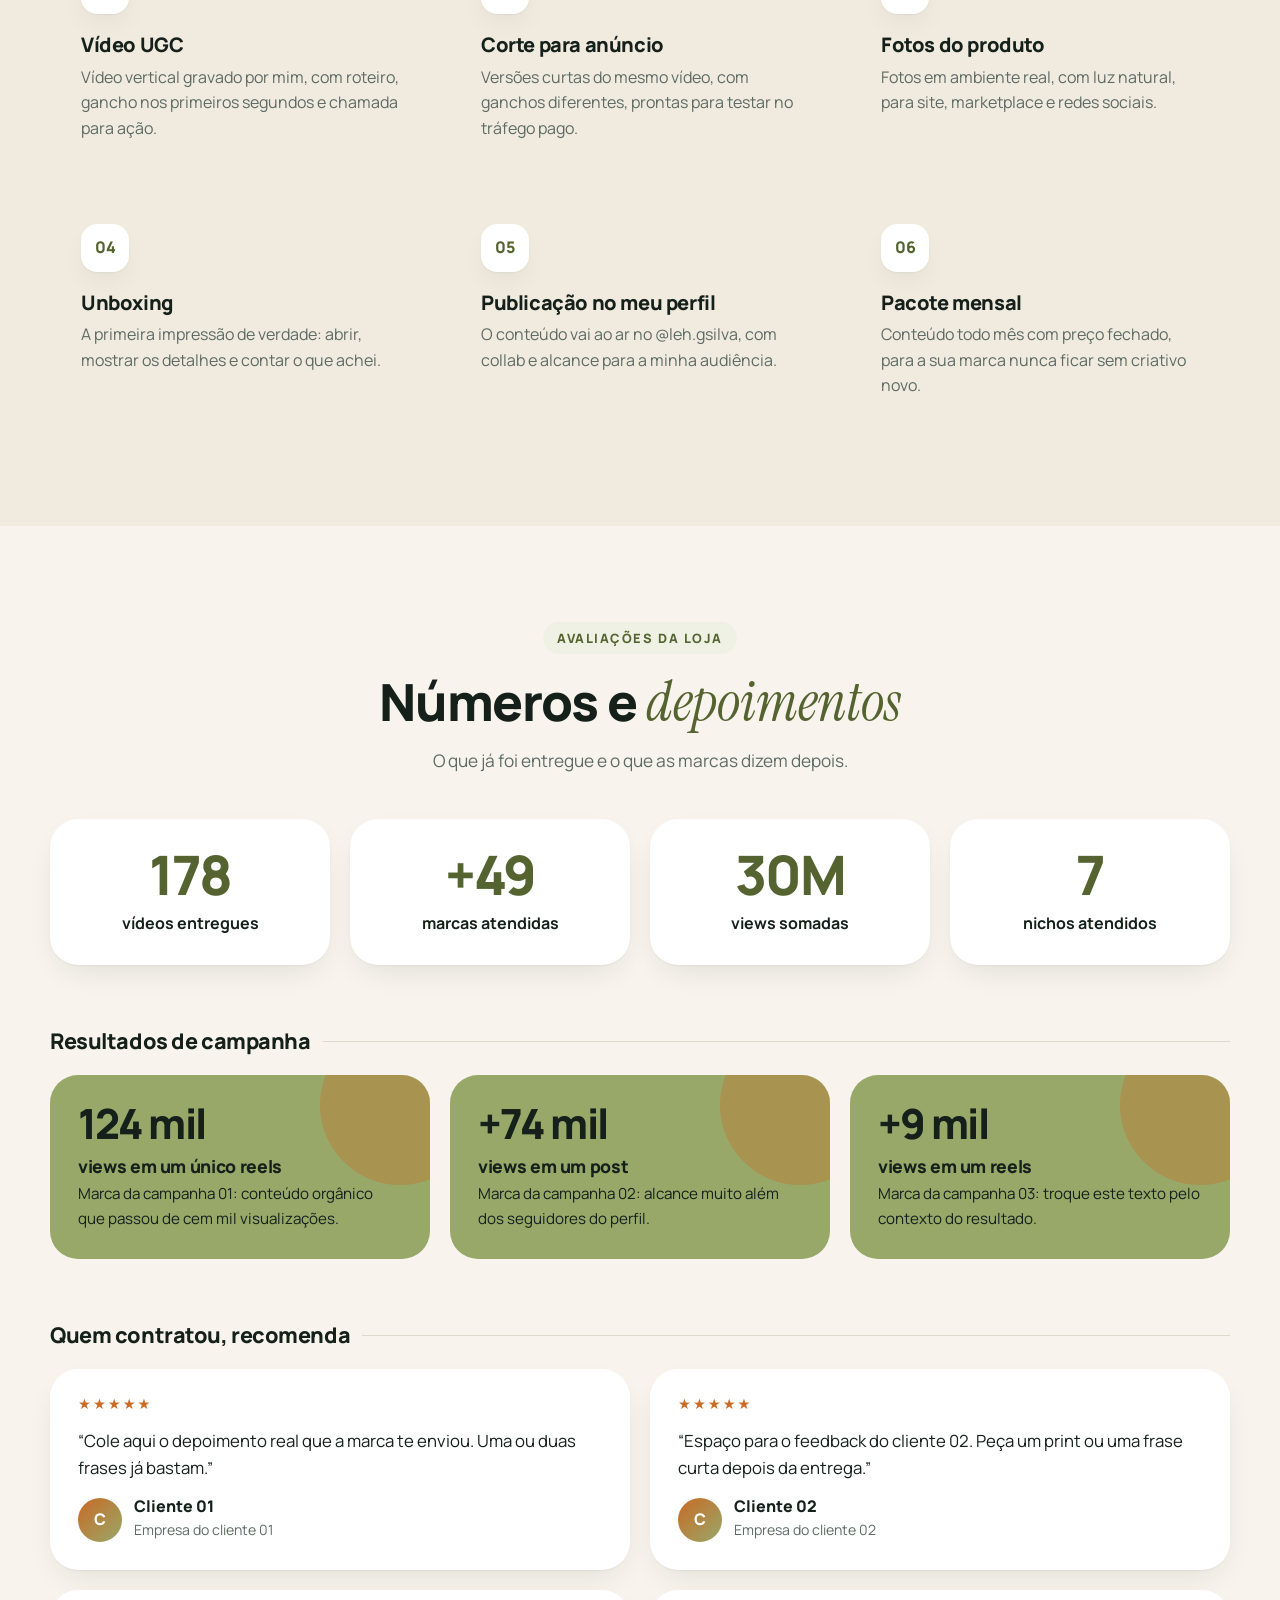
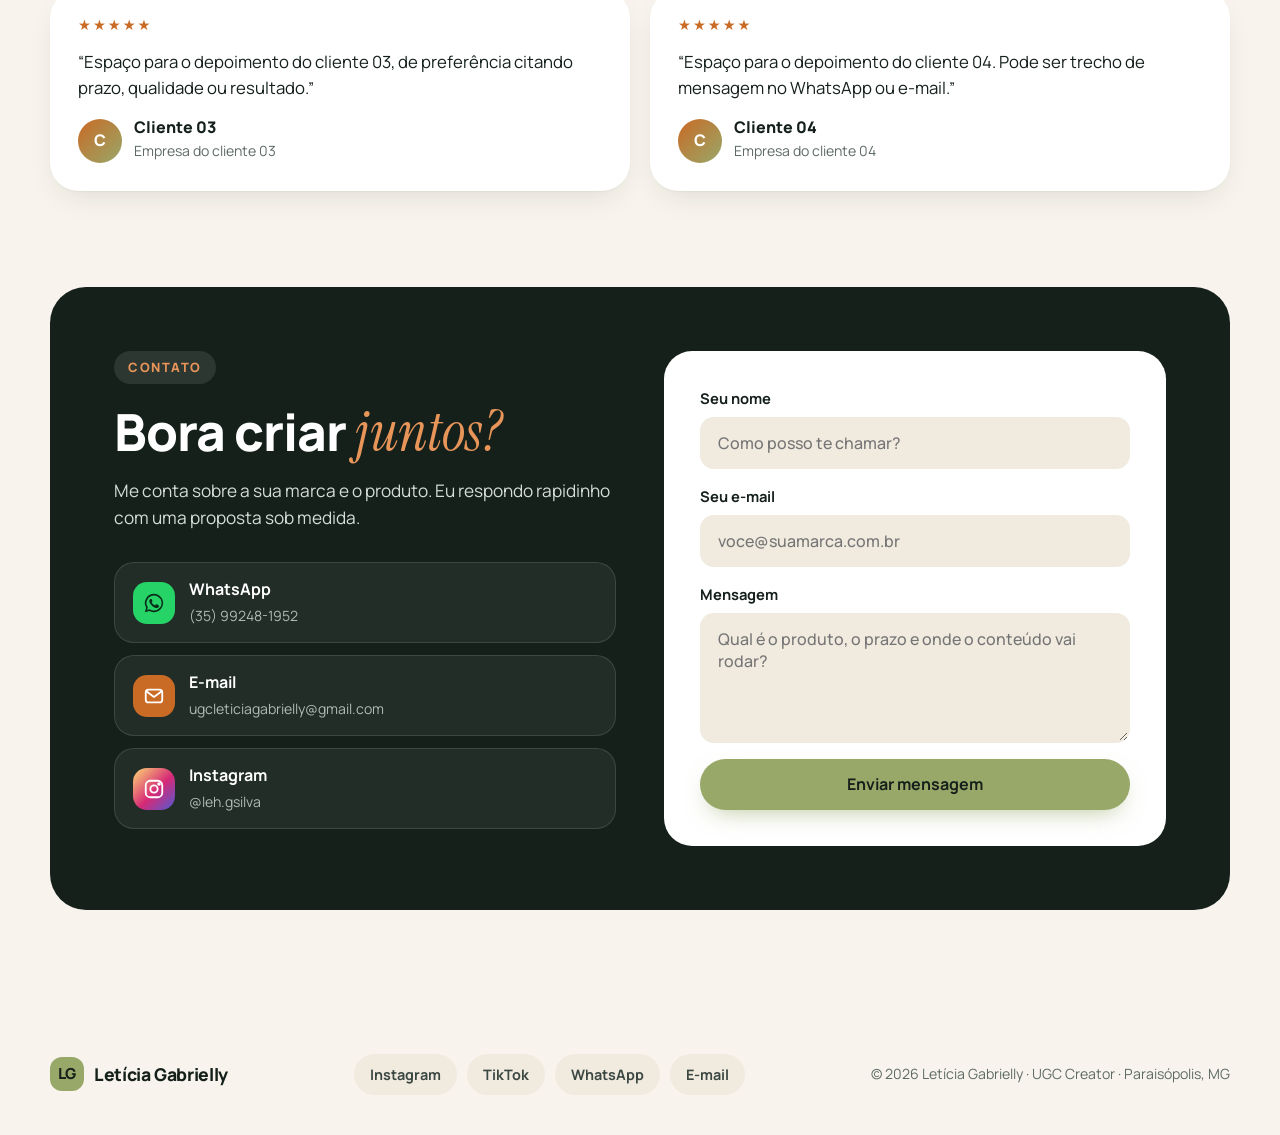
==== commit a477b71c: "Textura da capa: folhas tropicais grandes com nervuras em listras, bem clarinhas Co-Authored-By: Cla" ====
--- a/index.html
+++ b/index.html
@@ -165,6 +165,8 @@
   /* textura da roça: colinas, plantação, curvas de nível, folhas, trigo e passarinhos, bem clarinhos */
   .capa-textura { position: absolute; inset: 0; width: 100%; height: 100%; pointer-events: none; z-index: 0; }
   .capa-textura .traco { fill: none; stroke: var(--verde-texto); stroke-linecap: round; stroke-linejoin: round; }
+  .capa-textura .lf-corpo { fill: var(--verde-texto); }
+  .capa-textura .lf-veias { fill: none; stroke: var(--fundo); stroke-width: 9; stroke-linecap: round; }
   .capa > .container, .capa > .marcas { position: relative; z-index: 1; }
   .capa-grade { display: grid; grid-template-columns: 1.1fr .9fr; gap: 24px; align-items: center; }
   /* etiqueta acima do título: tracinho, UGC CREATOR | alfinete e cidade */
@@ -572,75 +574,47 @@
 
   <!-- ============ 1. CAPA ============ -->
   <section class="capa" id="inicio" aria-labelledby="capa-titulo">
-    <!-- TEXTURA DA ROÇA (só decoração): composição de ramos de folhagem em traço fino cobrindo a capa toda.
-         Para deixar mais forte ou mais fraca, mude o opacity do <svg> abaixo (ex: .6 deixa mais fraca; o máximo é 1). -->
-    <svg class="capa-textura" viewBox="0 0 1440 800" preserveAspectRatio="xMidYMid slice" aria-hidden="true" focusable="false" style="opacity: 1">
+    <!-- TEXTURA DA ROÇA (só decoração): folhas tropicais grandes, com as nervuras formando listras, cobrindo a capa toda.
+         Para deixar mais forte ou mais fraca, mude o opacity do grupo "folhas-tropicais" abaixo (ex: .05 mais fraca, .12 mais forte). -->
+    <svg class="capa-textura" viewBox="0 0 1440 800" preserveAspectRatio="xMidYMid slice" aria-hidden="true" focusable="false">
       <defs>
-        <!-- folha levemente curvada, com nervura -->
-        <g id="fh-folha"><path d="M0 0 C 18 -15, 52 -17, 78 -5 C 54 2, 22 8, 0 0Z"/><path d="M3 0 C 27 -5, 52 -7, 75 -5"/></g>
-
-        <!-- ramo longo em arco -->
-        <g id="fh-ramo-a">
-          <path d="M0 0 C 80 -50, 180 -90, 300 -80 S 400 -50, 430 -20"/>
-          <use href="#fh-folha" transform="translate(30 -18) rotate(-73) scale(.95)"/>
-          <use href="#fh-folha" transform="translate(75 -42) rotate(14) scale(1,-1) scale(1.05)"/>
-          <use href="#fh-folha" transform="translate(125 -64) rotate(-64) scale(1.1)"/>
-          <use href="#fh-folha" transform="translate(150 -72) rotate(24) scale(1,-1) scale(.9)"/>
-          <use href="#fh-folha" transform="translate(205 -83) rotate(-44) scale(1)"/>
-          <use href="#fh-folha" transform="translate(250 -84) rotate(46) scale(1,-1) scale(1)"/>
-          <use href="#fh-folha" transform="translate(300 -79) rotate(-30) scale(.85)"/>
-          <use href="#fh-folha" transform="translate(345 -66) rotate(62) scale(1,-1) scale(.8)"/>
-          <use href="#fh-folha" transform="translate(385 -48) rotate(-14) scale(.7)"/>
-          <use href="#fh-folha" transform="translate(428 -22) rotate(30) scale(.55)"/>
+        <!-- folha: corpo preenchido e nervuras na cor do fundo, que viram as "listras" -->
+        <g id="lf-tropical">
+          <path class="lf-corpo" fill="#556330" d="M0 0 C 60 -80, 214 -88, 320 0 C 214 88, 60 80, 0 0Z"/>
+          <g class="lf-veias" fill="none" stroke="#f8f4ed" stroke-width="9" stroke-linecap="round">
+            <path d="M0 0 C 90 -5, 220 -5, 320 0"/>
+            <path d="M26 -2 C 44 -24, 64 -48, 84 -80 M58 -2 C 78 -26, 100 -52, 122 -88 M92 -3 C 114 -28, 136 -54, 160 -90 M128 -3 C 150 -28, 172 -54, 196 -88 M164 -3 C 186 -26, 206 -50, 228 -80 M200 -3 C 220 -24, 238 -44, 256 -68 M236 -2 C 252 -18, 266 -34, 280 -52 M270 -1 C 282 -12, 292 -22, 302 -34"/>
+            <path d="M26 2 C 44 24, 64 48, 84 80 M58 2 C 78 26, 100 52, 122 88 M92 3 C 114 28, 136 54, 160 90 M128 3 C 150 28, 172 54, 196 88 M164 3 C 186 26, 206 50, 228 80 M200 3 C 220 24, 238 44, 256 68 M236 2 C 252 18, 266 34, 280 52 M270 1 C 282 12, 292 22, 302 34"/>
+            <path d="M0 0 C 60 -80, 214 -88, 320 0 C 214 88, 60 80, 0 0Z"/>
+          </g>
         </g>
-
-        <!-- ramo em S -->
-        <g id="fh-ramo-b">
-          <path d="M0 0 C 60 -40, 130 -60, 200 -55 S 320 -20, 380 -40"/>
-          <use href="#fh-folha" transform="translate(25 -17) rotate(-76) scale(.9)"/>
-          <use href="#fh-folha" transform="translate(65 -38) rotate(18) scale(1,-1) scale(1)"/>
-          <use href="#fh-folha" transform="translate(110 -52) rotate(-54) scale(1.05)"/>
-          <use href="#fh-folha" transform="translate(160 -57) rotate(40) scale(1,-1) scale(.95)"/>
-          <use href="#fh-folha" transform="translate(205 -55) rotate(-36) scale(.95)"/>
-          <use href="#fh-folha" transform="translate(250 -43) rotate(56) scale(1,-1) scale(.85)"/>
-          <use href="#fh-folha" transform="translate(295 -33) rotate(-32) scale(.8)"/>
-          <use href="#fh-folha" transform="translate(338 -32) rotate(36) scale(1,-1) scale(.7)"/>
-          <use href="#fh-folha" transform="translate(378 -40) rotate(-16) scale(.55)"/>
-        </g>
-
-        <!-- raminho curto -->
-        <g id="fh-ramo-c">
-          <path d="M0 0 C 40 -20, 100 -40, 170 -45"/>
-          <use href="#fh-folha" transform="translate(25 -12) rotate(-66) scale(.8)"/>
-          <use href="#fh-folha" transform="translate(60 -26) rotate(20) scale(1,-1) scale(.85)"/>
-          <use href="#fh-folha" transform="translate(100 -37) rotate(-52) scale(.8)"/>
-          <use href="#fh-folha" transform="translate(135 -43) rotate(32) scale(1,-1) scale(.7)"/>
-          <use href="#fh-folha" transform="translate(168 -45) rotate(-10) scale(.55)"/>
-        </g>
-
         <!-- um pouco mais suave atrás do texto, para não atrapalhar a leitura -->
-        <linearGradient id="fh-esmaece" x1="0" y1="0" x2="1" y2="0">
+        <linearGradient id="lf-esmaece" x1="0" y1="0" x2="1" y2="0">
           <stop offset="0" stop-color="#fff" stop-opacity=".55"/>
           <stop offset=".5" stop-color="#fff" stop-opacity=".8"/>
           <stop offset="1" stop-color="#fff" stop-opacity="1"/>
         </linearGradient>
-        <mask id="fh-mascara"><rect width="1440" height="800" fill="url(#fh-esmaece)"/></mask>
+        <mask id="lf-mascara"><rect width="1440" height="800" fill="url(#lf-esmaece)"/></mask>
       </defs>
 
-      <g class="traco" stroke-width="1.05" opacity=".2" mask="url(#fh-mascara)">
-        <use href="#fh-ramo-b" transform="translate(-60 60) rotate(14) scale(.95)"/>
-        <use href="#fh-ramo-a" transform="translate(-40 300) rotate(-12) scale(1.1)"/>
-        <use href="#fh-ramo-c" transform="translate(60 660) rotate(-68) scale(.95)"/>
-        <use href="#fh-ramo-b" transform="translate(190 780) rotate(-34) scale(1.05)"/>
-        <use href="#fh-ramo-c" transform="translate(390 440) rotate(-48) scale(1)"/>
-        <use href="#fh-ramo-a" transform="translate(500 -40) rotate(34) scale(.95)"/>
-        <use href="#fh-ramo-c" transform="translate(760 330) rotate(150) scale(.9)"/>
-        <use href="#fh-ramo-b" transform="translate(680 640) rotate(-22) scale(1.1)"/>
-        <use href="#fh-ramo-a" transform="translate(880 110) rotate(18) scale(1)"/>
-        <use href="#fh-ramo-c" transform="translate(1090 540) rotate(-62) scale(1.1)"/>
-        <use href="#fh-ramo-c" transform="translate(1290 70) rotate(128) scale(.95)"/>
-        <use href="#fh-ramo-a" transform="translate(1490 320) rotate(196) scale(1)"/>
-        <use href="#fh-ramo-b" transform="translate(1160 860) rotate(-58) scale(1.1)"/>
+      <g mask="url(#lf-mascara)">
+        <g class="folhas-tropicais" opacity=".08">
+          <use href="#lf-tropical" transform="translate(-80 110) rotate(-18) scale(1.25)"/>
+          <use href="#lf-tropical" transform="translate(-60 560) rotate(-52) scale(1.35)"/>
+          <use href="#lf-tropical" transform="translate(150 340) rotate(8) scale(1.15)"/>
+          <use href="#lf-tropical" transform="translate(250 -60) rotate(42) scale(1.15)"/>
+          <use href="#lf-tropical" transform="translate(320 790) rotate(-42) scale(1.25)"/>
+          <use href="#lf-tropical" transform="translate(470 360) rotate(-72) scale(1.15)"/>
+          <use href="#lf-tropical" transform="translate(560 40) rotate(18) scale(1.25)"/>
+          <use href="#lf-tropical" transform="translate(630 540) rotate(-14) scale(1.25)"/>
+          <use href="#lf-tropical" transform="translate(860 280) rotate(-62) scale(1.25)"/>
+          <use href="#lf-tropical" transform="translate(900 -70) rotate(58) scale(1.15)"/>
+          <use href="#lf-tropical" transform="translate(980 640) rotate(-36) scale(1.25)"/>
+          <use href="#lf-tropical" transform="translate(1140 310) rotate(14) scale(1.25)"/>
+          <use href="#lf-tropical" transform="translate(1250 790) rotate(-72) scale(1.25)"/>
+          <use href="#lf-tropical" transform="translate(1290 -30) rotate(70) scale(1.15)"/>
+          <use href="#lf-tropical" transform="translate(1520 440) rotate(196) scale(1.25)"/>
+        </g>
       </g>
     </svg>
     <div class="container capa-grade">
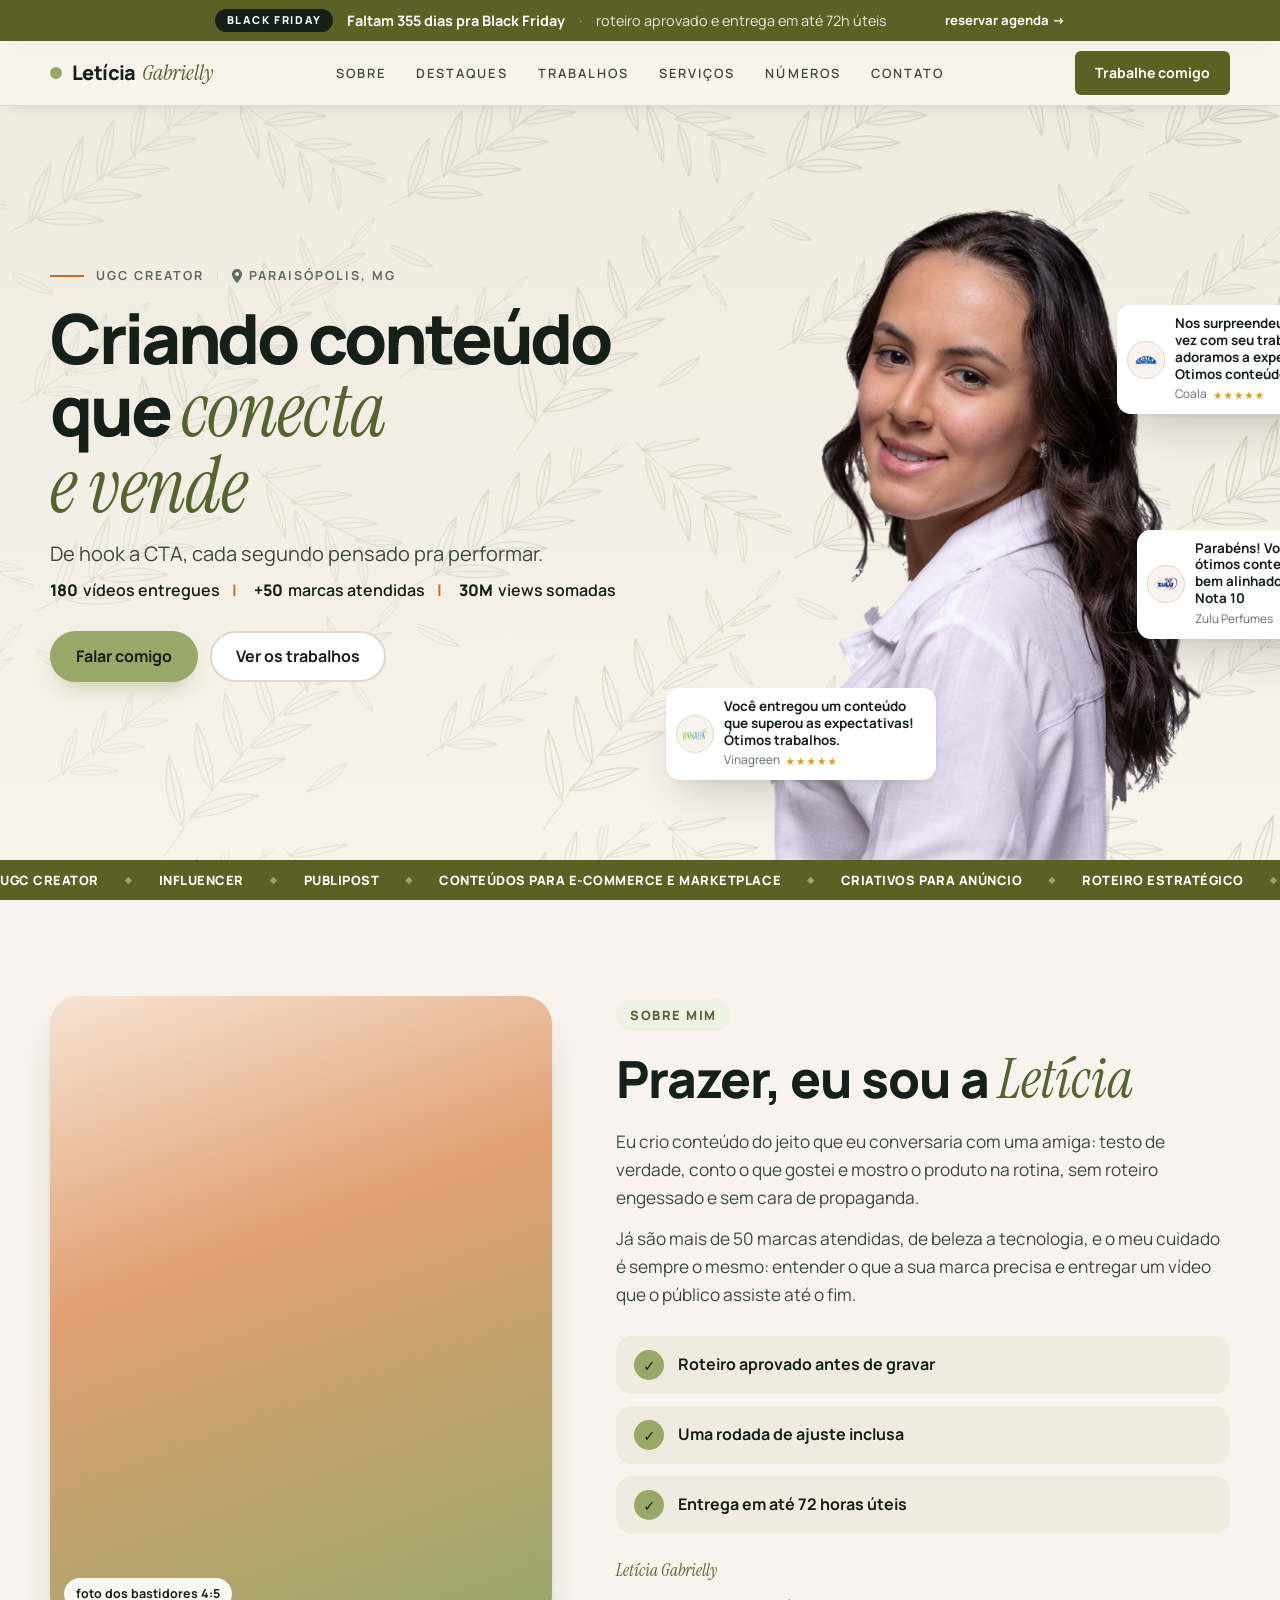
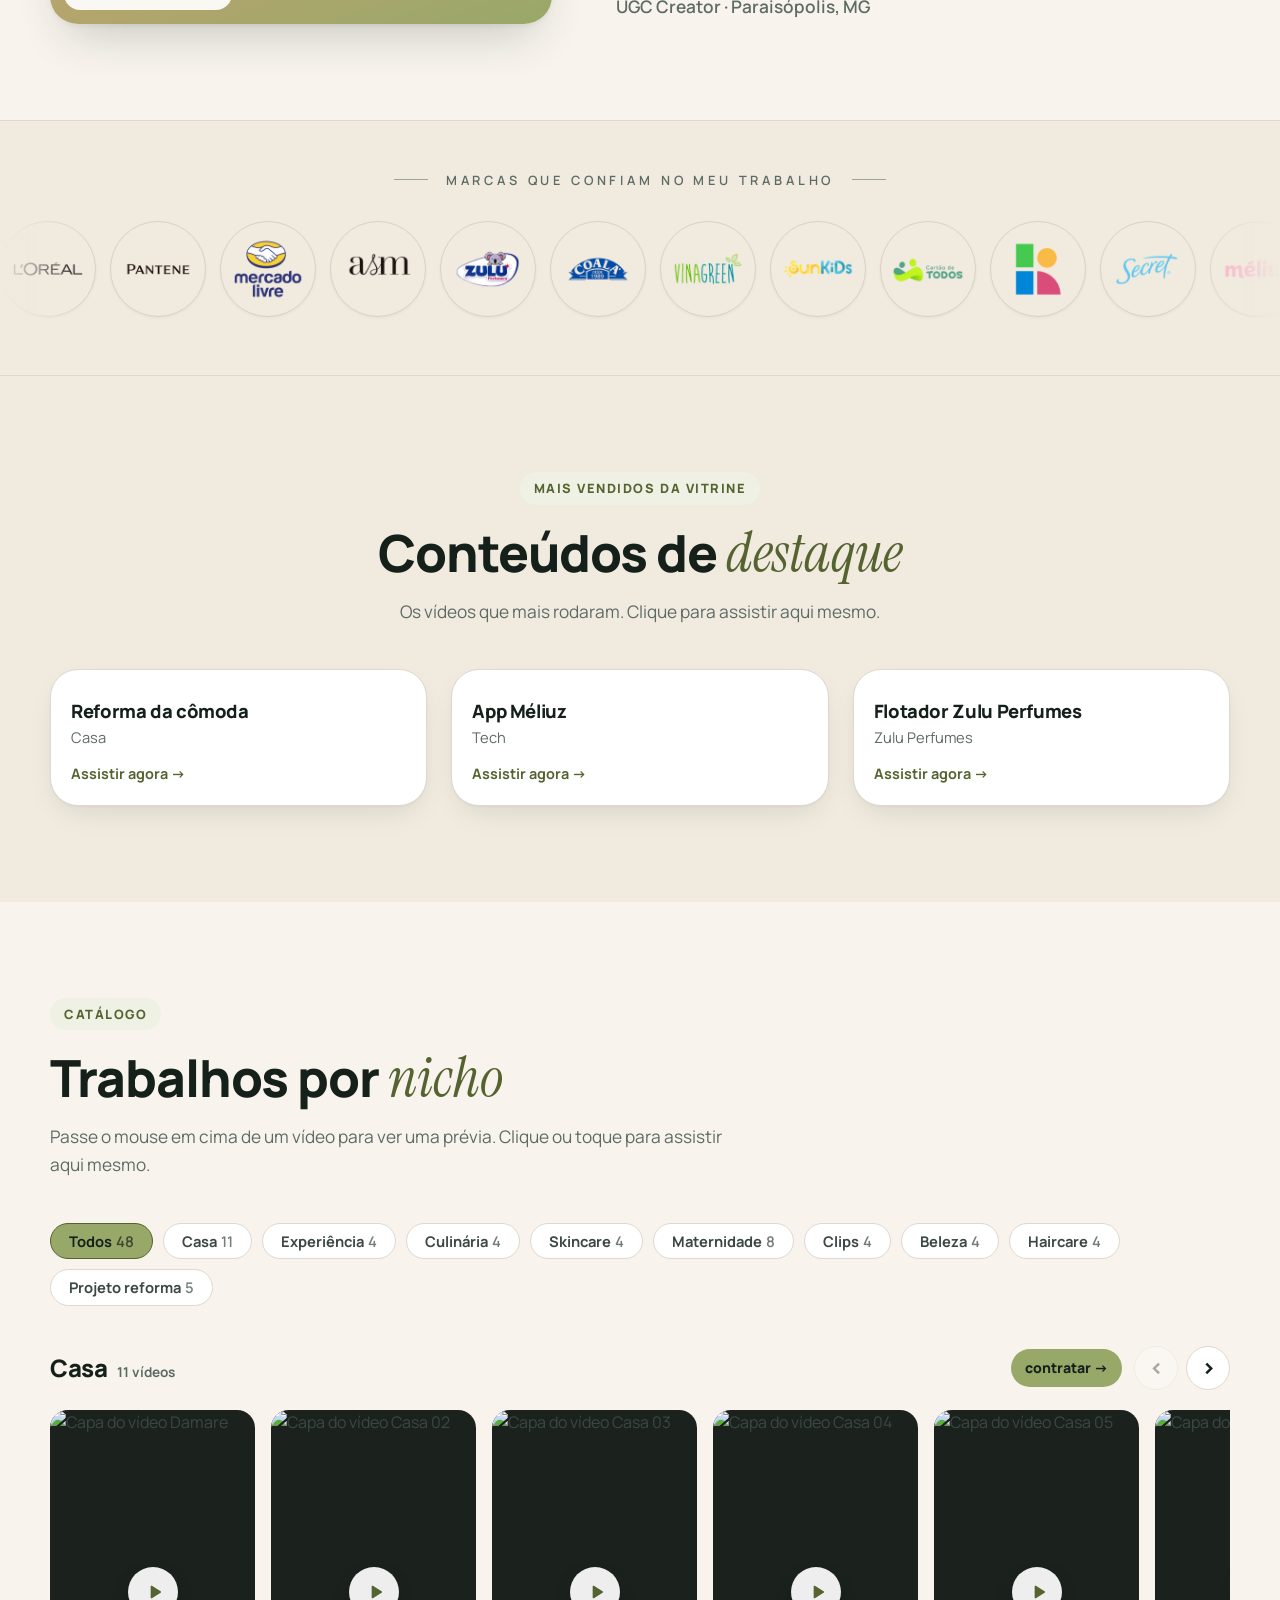
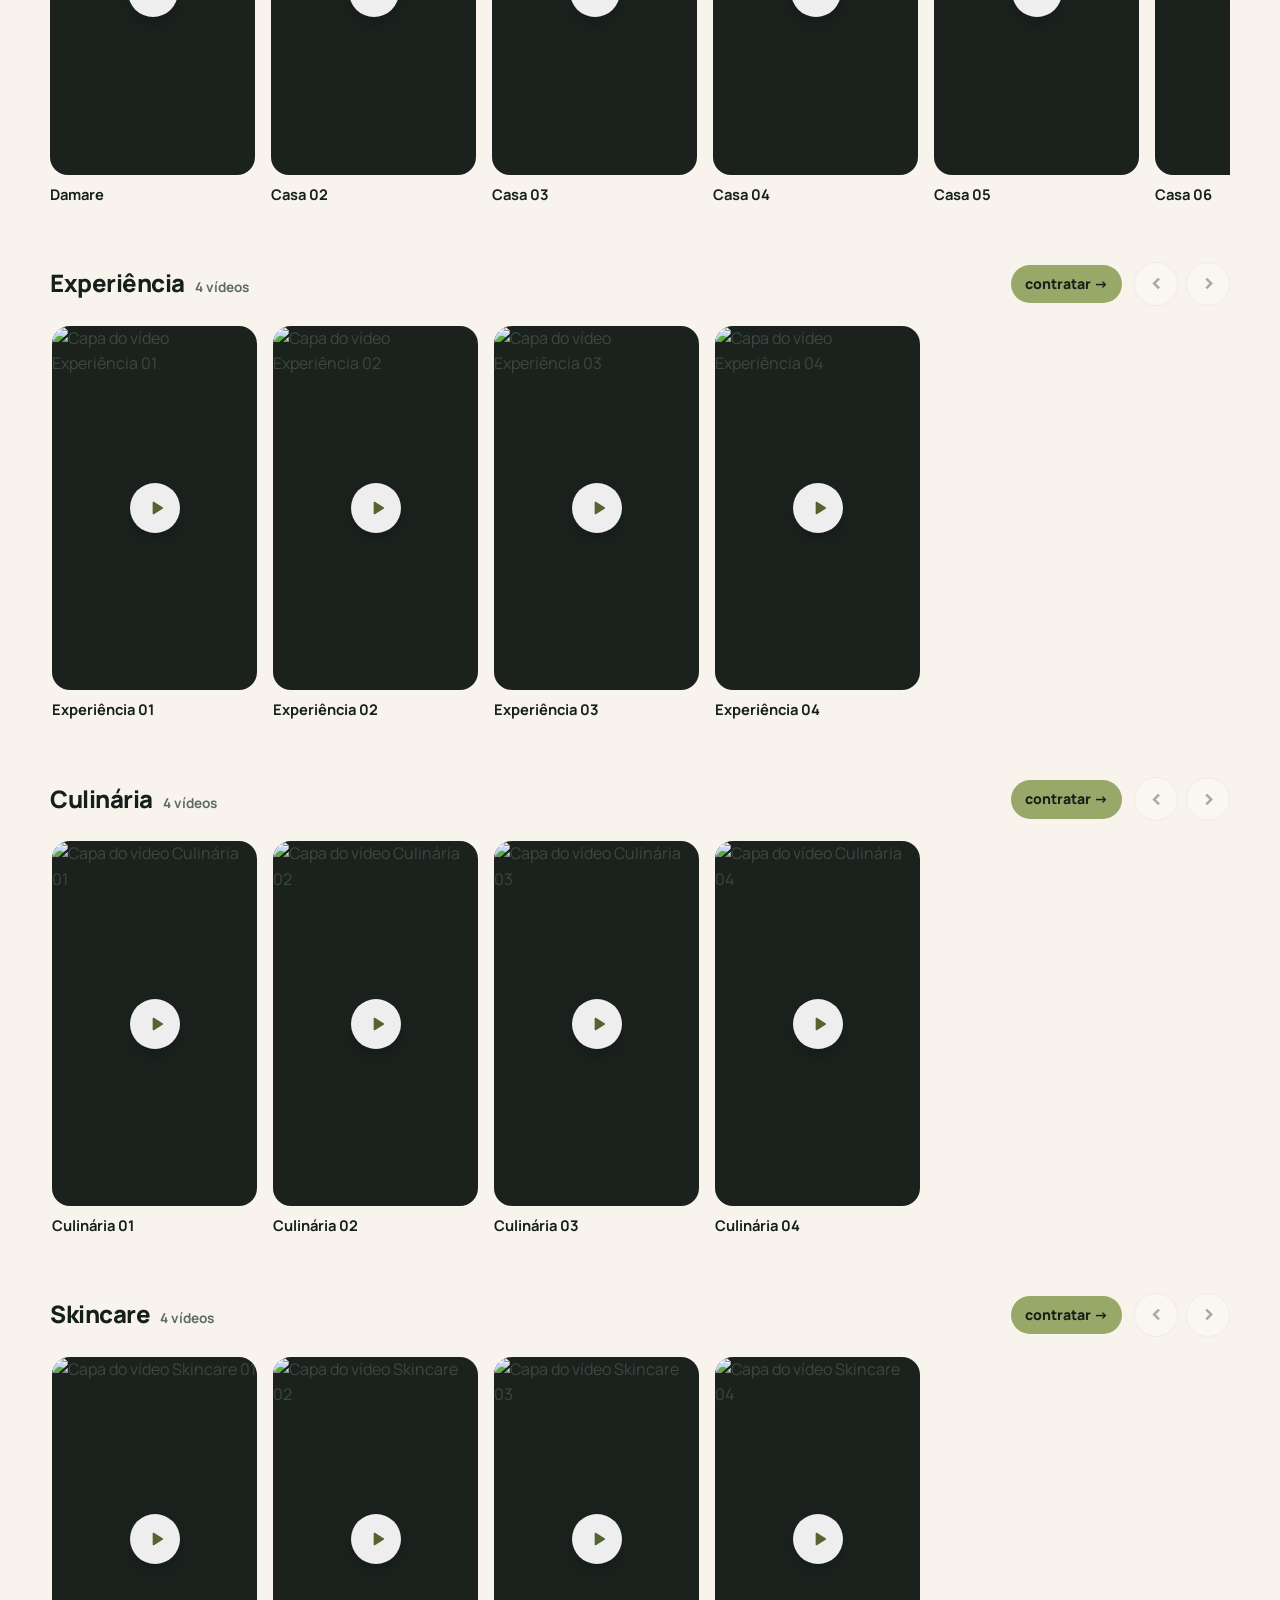
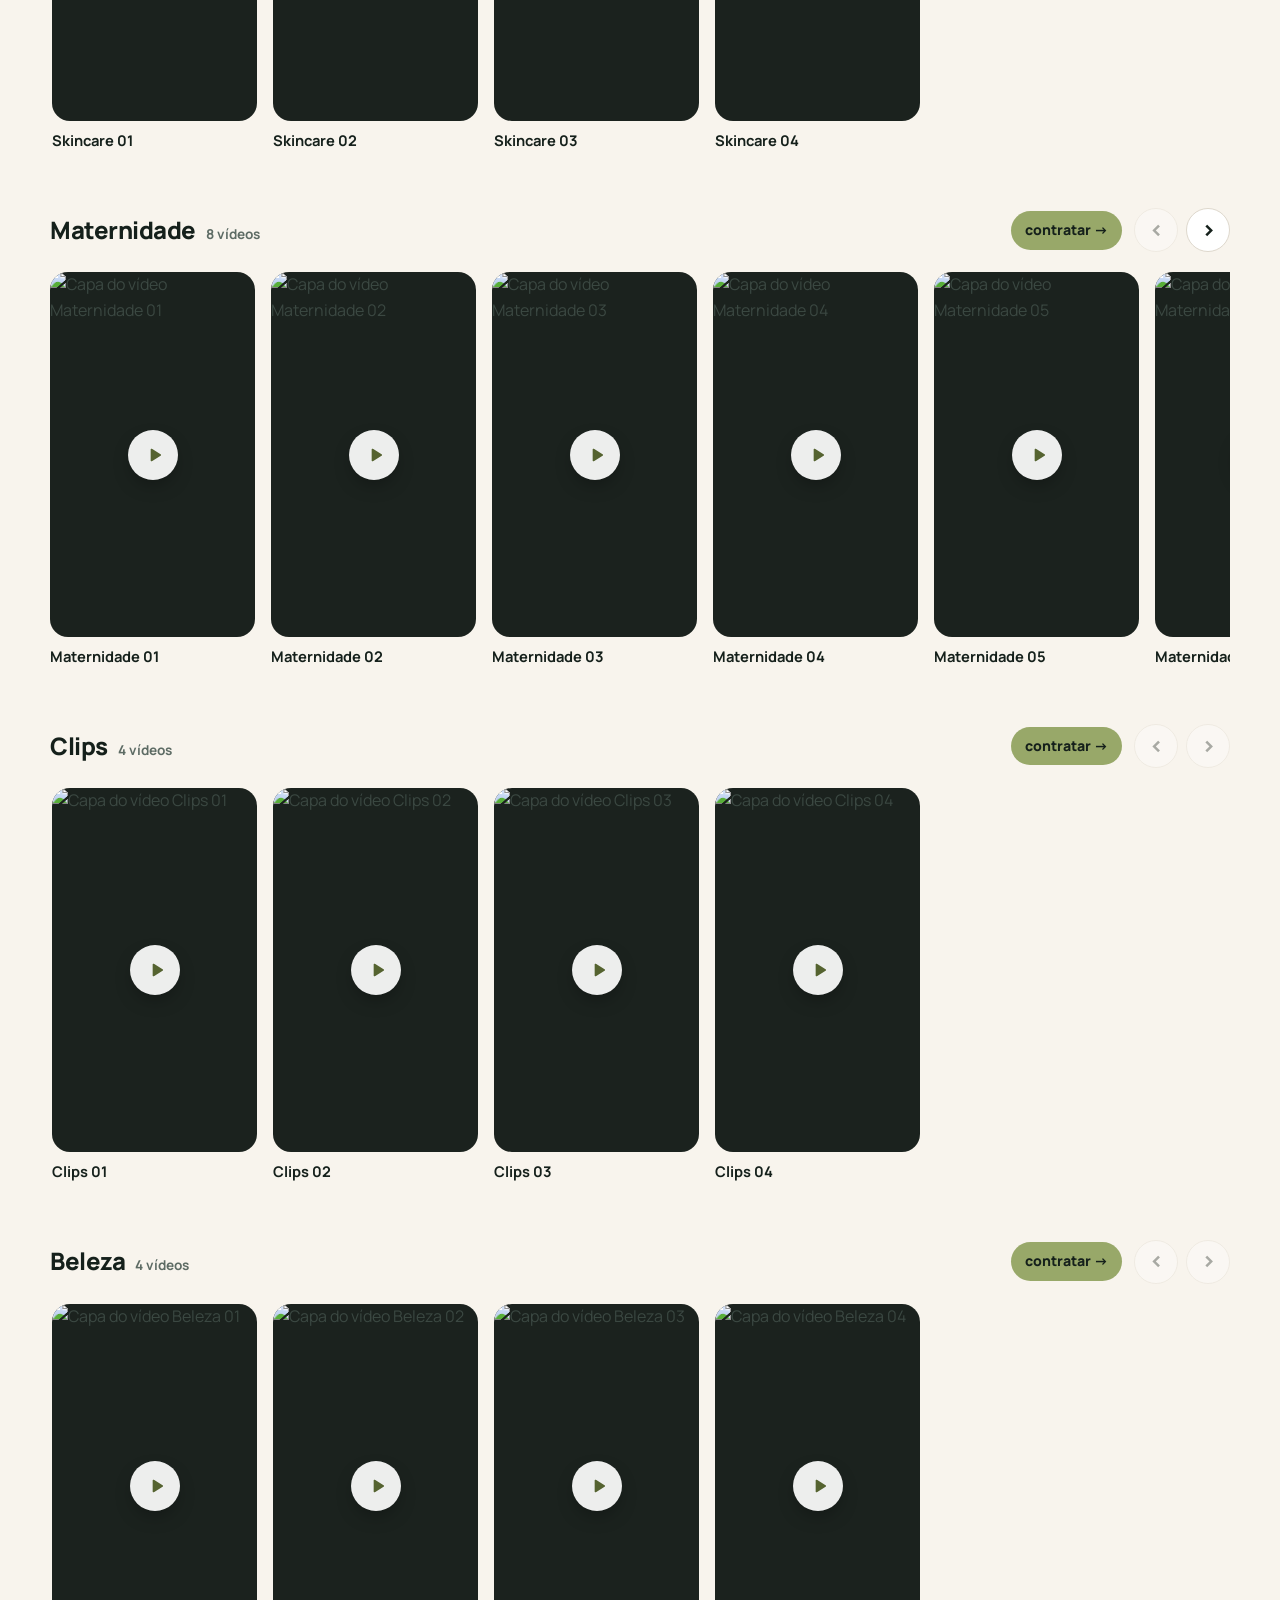
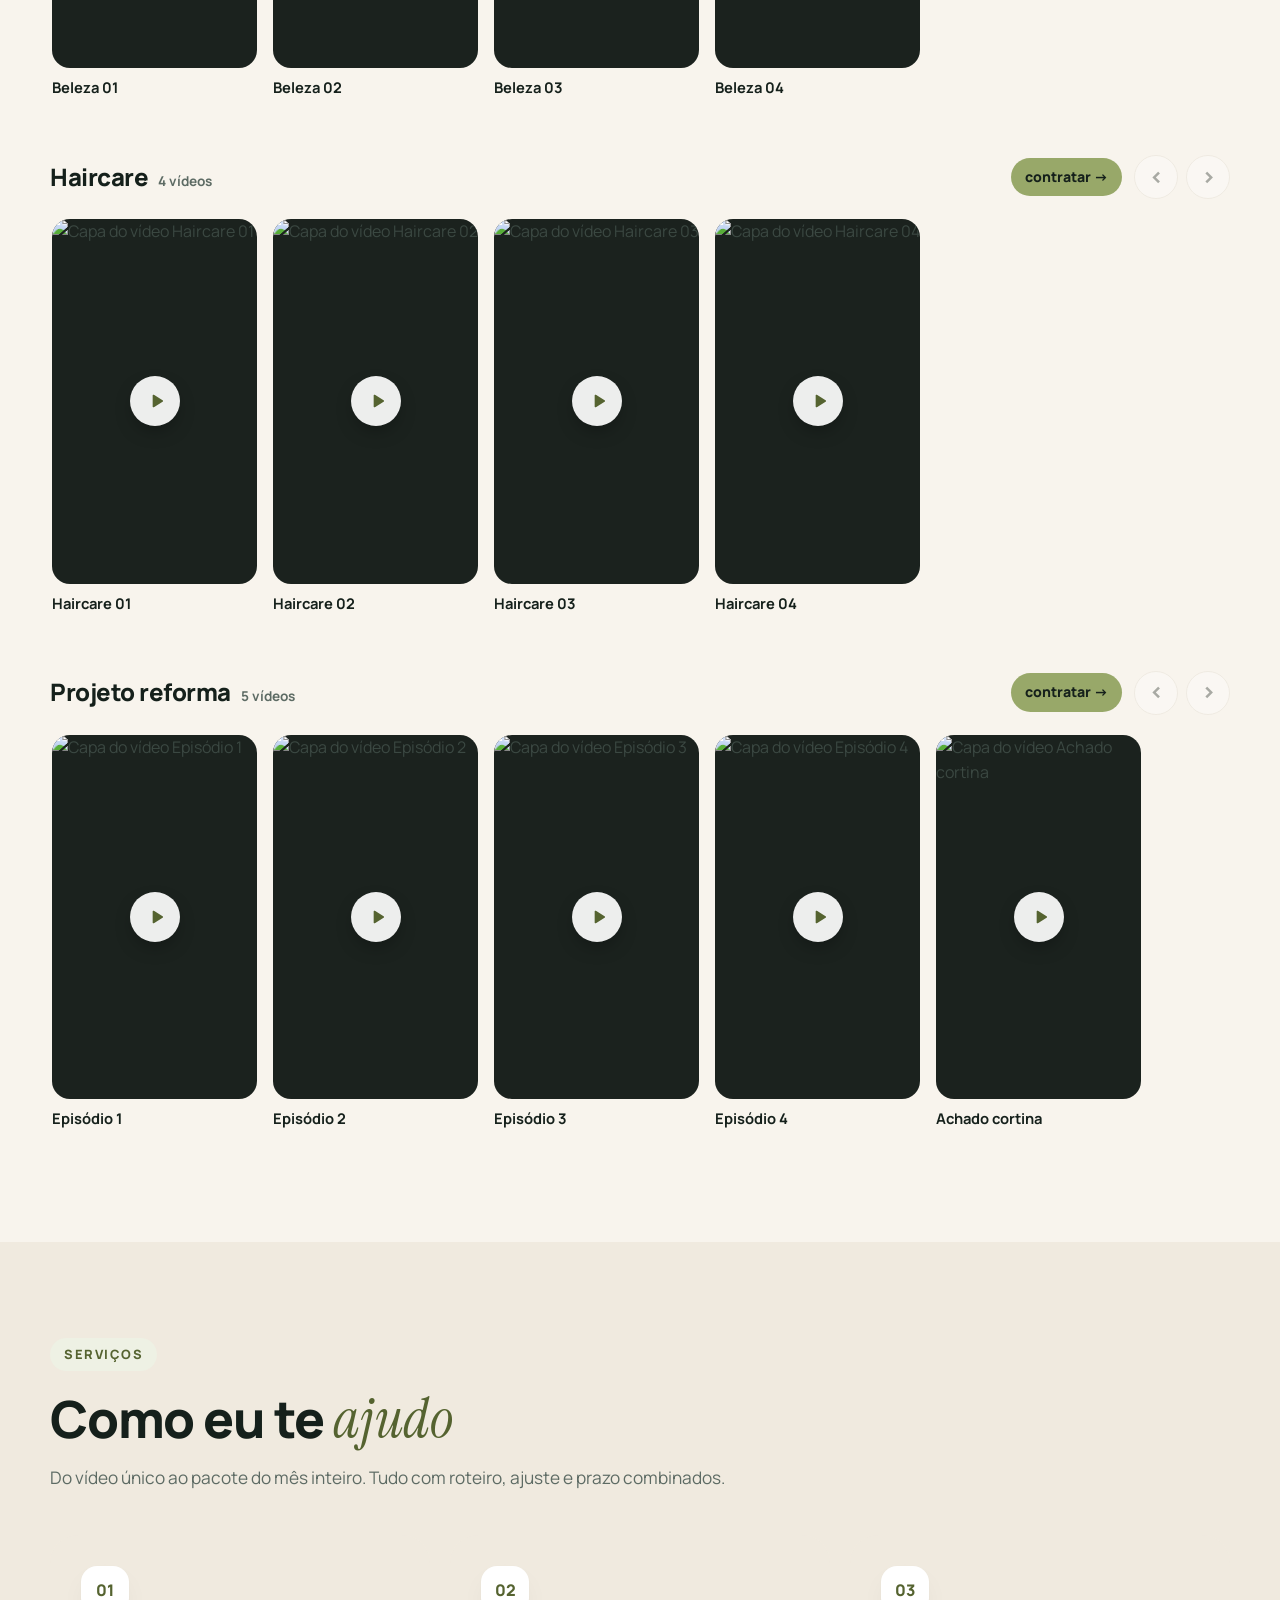
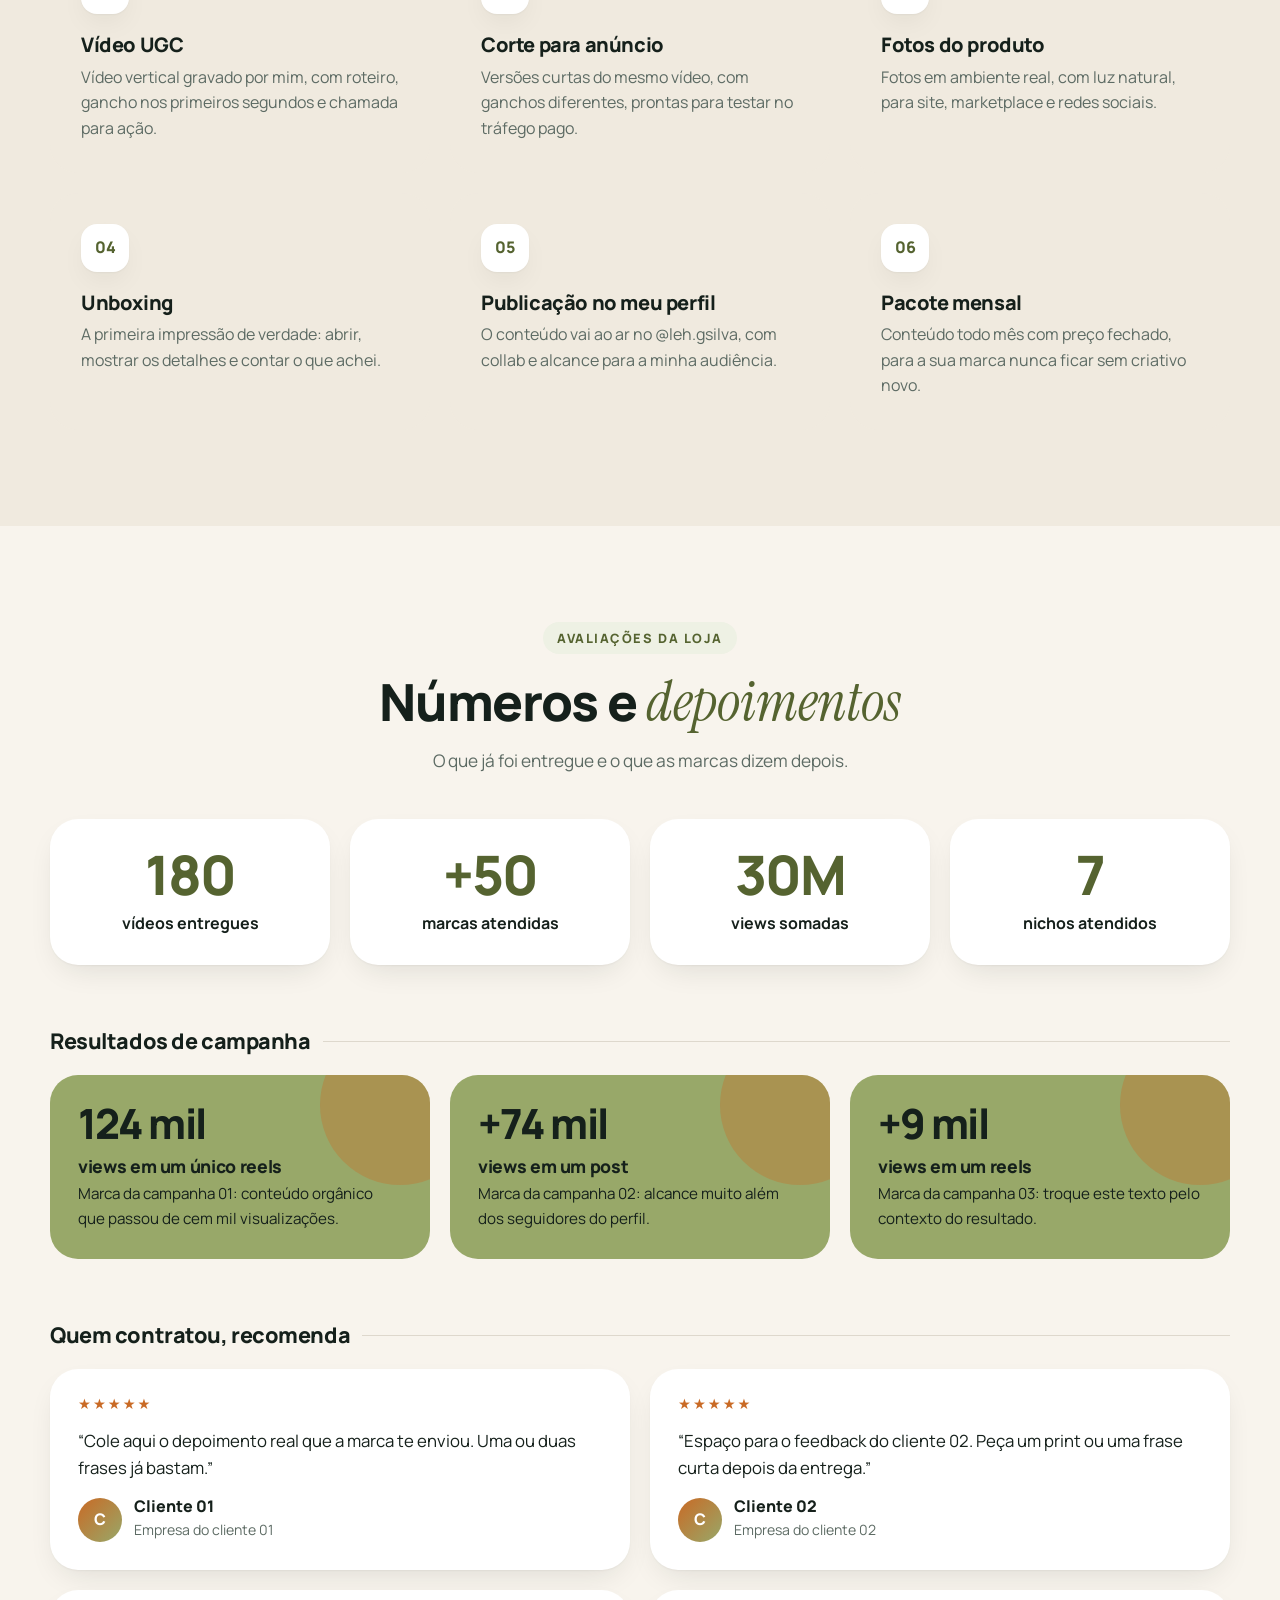
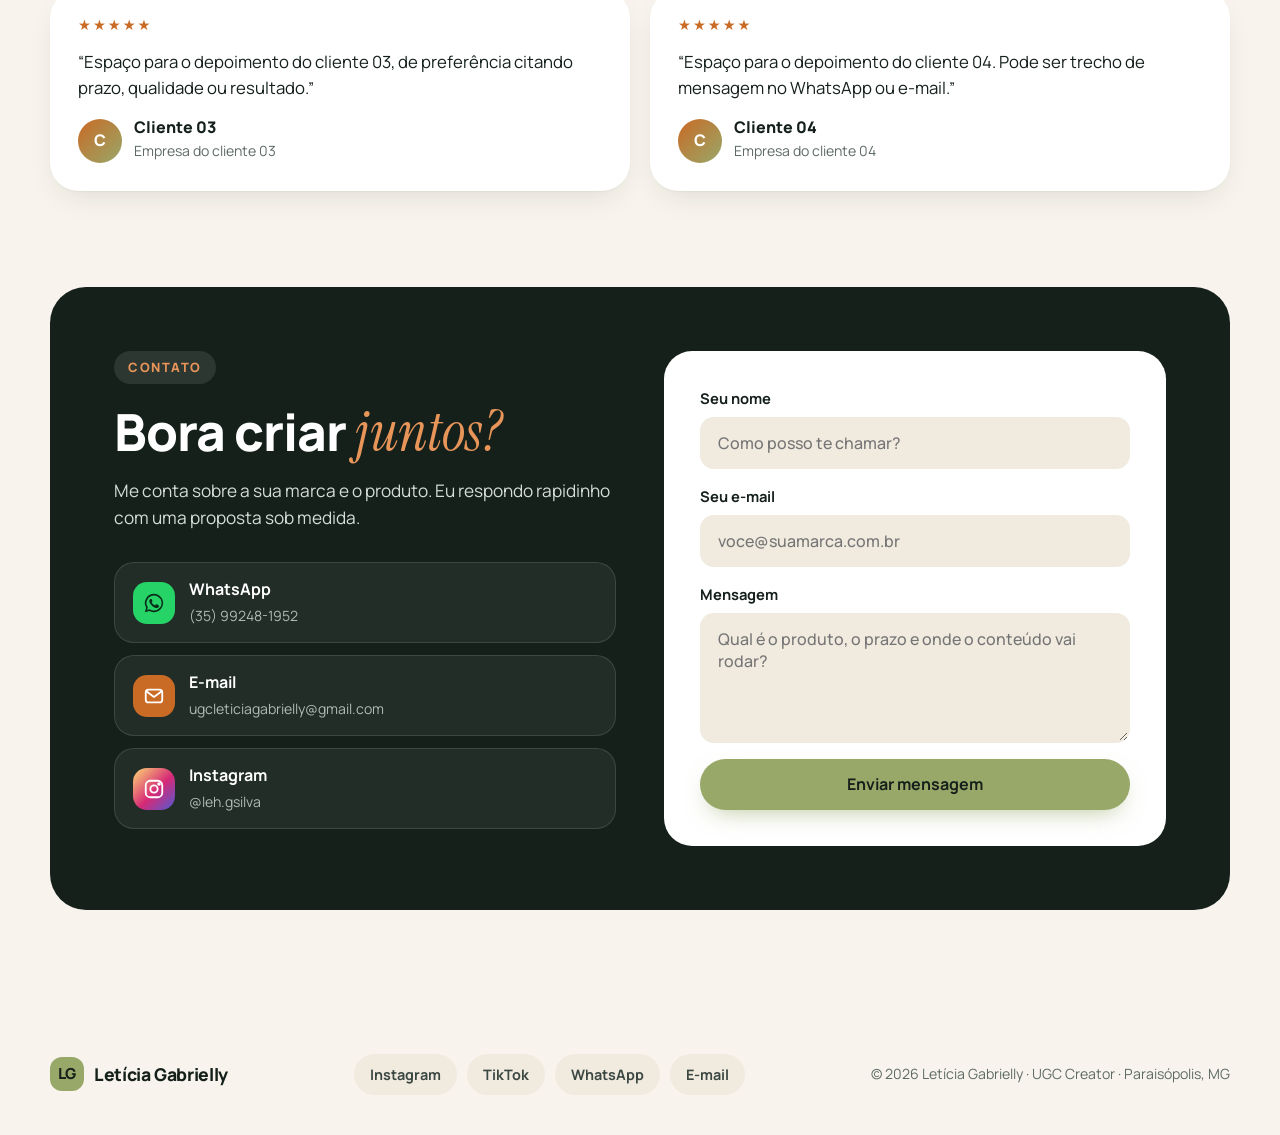
==== commit 979d541e: "Volta a primeira textura de ramos de folhas finas na capa Co-Authored-By: Claude Opus 5.5 <noreply@a" ====
--- a/index.html
+++ b/index.html
@@ -574,48 +574,83 @@
 
   <!-- ============ 1. CAPA ============ -->
   <section class="capa" id="inicio" aria-labelledby="capa-titulo">
-    <!-- TEXTURA DA ROÇA (só decoração): folhas tropicais grandes, com as nervuras formando listras, cobrindo a capa toda.
-         Para deixar mais forte ou mais fraca, mude o opacity do grupo "folhas-tropicais" abaixo (ex: .05 mais fraca, .12 mais forte). -->
-    <svg class="capa-textura" viewBox="0 0 1440 800" preserveAspectRatio="xMidYMid slice" aria-hidden="true" focusable="false">
+    <!-- TEXTURA DA ROÇA (só decoração): ramos de folhagem em traço fino cobrindo a capa toda.
+         Para deixar mais forte ou mais fraca, mude o opacity do <svg> abaixo (ex: .6 deixa mais fraca; o máximo é 1). -->
+    <svg class="capa-textura" aria-hidden="true" focusable="false" style="opacity: 1">
       <defs>
-        <!-- folha: corpo preenchido e nervuras na cor do fundo, que viram as "listras" -->
-        <g id="lf-tropical">
-          <path class="lf-corpo" fill="#556330" d="M0 0 C 60 -80, 214 -88, 320 0 C 214 88, 60 80, 0 0Z"/>
-          <g class="lf-veias" fill="none" stroke="#f8f4ed" stroke-width="9" stroke-linecap="round">
-            <path d="M0 0 C 90 -5, 220 -5, 320 0"/>
-            <path d="M26 -2 C 44 -24, 64 -48, 84 -80 M58 -2 C 78 -26, 100 -52, 122 -88 M92 -3 C 114 -28, 136 -54, 160 -90 M128 -3 C 150 -28, 172 -54, 196 -88 M164 -3 C 186 -26, 206 -50, 228 -80 M200 -3 C 220 -24, 238 -44, 256 -68 M236 -2 C 252 -18, 266 -34, 280 -52 M270 -1 C 282 -12, 292 -22, 302 -34"/>
-            <path d="M26 2 C 44 24, 64 48, 84 80 M58 2 C 78 26, 100 52, 122 88 M92 3 C 114 28, 136 54, 160 90 M128 3 C 150 28, 172 54, 196 88 M164 3 C 186 26, 206 50, 228 80 M200 3 C 220 24, 238 44, 256 68 M236 2 C 252 18, 266 34, 280 52 M270 1 C 282 12, 292 22, 302 34"/>
-            <path d="M0 0 C 60 -80, 214 -88, 320 0 C 214 88, 60 80, 0 0Z"/>
+        <!-- folha comprida e pontuda, com a nervura do meio -->
+        <g id="fl-longa"><path d="M0 0 C 14 -10, 42 -12, 66 -1 C 44 5, 16 7, 0 0Z"/><path d="M3 0 C 22 -2, 44 -3, 63 -1.5"/></g>
+
+        <pattern id="folhagem-fina" width="380" height="380" patternUnits="userSpaceOnUse" patternTransform="rotate(-4)">
+          <g class="traco" stroke-width="1">
+            <!-- ramo 1 -->
+            <path d="M-12 132 C 60 102, 130 62, 212 6"/>
+            <use href="#fl-longa" transform="translate(22 119) rotate(-66) scale(.95)"/>
+            <use href="#fl-longa" transform="translate(30 116) rotate(6) scale(1)"/>
+            <use href="#fl-longa" transform="translate(58 102) rotate(-70) scale(1.05)"/>
+            <use href="#fl-longa" transform="translate(66 98) rotate(2) scale(1.05)"/>
+            <use href="#fl-longa" transform="translate(94 82) rotate(-72) scale(.95)"/>
+            <use href="#fl-longa" transform="translate(102 77) rotate(-2) scale(.95)"/>
+            <use href="#fl-longa" transform="translate(130 58) rotate(-74) scale(.85)"/>
+            <use href="#fl-longa" transform="translate(138 53) rotate(-6) scale(.85)"/>
+            <use href="#fl-longa" transform="translate(166 35) rotate(-76) scale(.7)"/>
+            <use href="#fl-longa" transform="translate(172 31) rotate(-10) scale(.7)"/>
+            <use href="#fl-longa" transform="translate(206 10) rotate(-38) scale(.6)"/>
+
+            <!-- ramo 2, o mais longo -->
+            <path d="M108 384 C 170 306, 240 232, 344 162"/>
+            <use href="#fl-longa" transform="translate(132 352) rotate(-96) scale(1.1)"/>
+            <use href="#fl-longa" transform="translate(140 342) rotate(-12) scale(1.1)"/>
+            <use href="#fl-longa" transform="translate(164 318) rotate(-98) scale(1.05)"/>
+            <use href="#fl-longa" transform="translate(172 309) rotate(-14) scale(1.05)"/>
+            <use href="#fl-longa" transform="translate(196 286) rotate(-100) scale(1)"/>
+            <use href="#fl-longa" transform="translate(205 278) rotate(-16) scale(1)"/>
+            <use href="#fl-longa" transform="translate(230 255) rotate(-102) scale(.92)"/>
+            <use href="#fl-longa" transform="translate(240 247) rotate(-18) scale(.92)"/>
+            <use href="#fl-longa" transform="translate(266 226) rotate(-104) scale(.82)"/>
+            <use href="#fl-longa" transform="translate(276 219) rotate(-20) scale(.82)"/>
+            <use href="#fl-longa" transform="translate(304 196) rotate(-106) scale(.7)"/>
+            <use href="#fl-longa" transform="translate(312 190) rotate(-22) scale(.7)"/>
+            <use href="#fl-longa" transform="translate(340 166) rotate(-46) scale(.58)"/>
+
+            <!-- ramo 3, descendo para a direita -->
+            <path d="M222 -12 C 252 30, 300 70, 384 102"/>
+            <use href="#fl-longa" transform="translate(236 8) rotate(-6) scale(.9)"/>
+            <use href="#fl-longa" transform="translate(240 16) rotate(76) scale(.85)"/>
+            <use href="#fl-longa" transform="translate(262 36) rotate(-2) scale(.95)"/>
+            <use href="#fl-longa" transform="translate(266 44) rotate(80) scale(.9)"/>
+            <use href="#fl-longa" transform="translate(292 60) rotate(4) scale(.85)"/>
+            <use href="#fl-longa" transform="translate(296 66) rotate(84) scale(.8)"/>
+            <use href="#fl-longa" transform="translate(324 78) rotate(8) scale(.72)"/>
+            <use href="#fl-longa" transform="translate(328 84) rotate(88) scale(.66)"/>
+            <use href="#fl-longa" transform="translate(358 92) rotate(24) scale(.55)"/>
+
+            <!-- ramo 4, pequeno, no canto de baixo -->
+            <path d="M-12 304 C 30 284, 70 256, 112 226"/>
+            <use href="#fl-longa" transform="translate(16 292) rotate(-68) scale(.75)"/>
+            <use href="#fl-longa" transform="translate(22 289) rotate(4) scale(.75)"/>
+            <use href="#fl-longa" transform="translate(48 274) rotate(-70) scale(.7)"/>
+            <use href="#fl-longa" transform="translate(54 270) rotate(0) scale(.7)"/>
+            <use href="#fl-longa" transform="translate(80 252) rotate(-72) scale(.6)"/>
+            <use href="#fl-longa" transform="translate(86 248) rotate(-4) scale(.6)"/>
+            <use href="#fl-longa" transform="translate(110 228) rotate(-40) scale(.5)"/>
+
+            <!-- folhas soltas para preencher -->
+            <use href="#fl-longa" transform="translate(40 190) rotate(-150) scale(.8)"/>
+            <use href="#fl-longa" transform="translate(300 300) rotate(150) scale(.75)"/>
+            <use href="#fl-longa" transform="translate(330 250) rotate(-120) scale(.6)"/>
           </g>
-        </g>
+        </pattern>
+
         <!-- um pouco mais suave atrás do texto, para não atrapalhar a leitura -->
-        <linearGradient id="lf-esmaece" x1="0" y1="0" x2="1" y2="0">
+        <linearGradient id="folhagem-esmaece" x1="0" y1="0" x2="1" y2="0">
           <stop offset="0" stop-color="#fff" stop-opacity=".55"/>
-          <stop offset=".5" stop-color="#fff" stop-opacity=".8"/>
+          <stop offset=".55" stop-color="#fff" stop-opacity=".85"/>
           <stop offset="1" stop-color="#fff" stop-opacity="1"/>
         </linearGradient>
-        <mask id="lf-mascara"><rect width="1440" height="800" fill="url(#lf-esmaece)"/></mask>
+        <mask id="folhagem-mascara"><rect width="100%" height="100%" fill="url(#folhagem-esmaece)"/></mask>
       </defs>
-
-      <g mask="url(#lf-mascara)">
-        <g class="folhas-tropicais" opacity=".08">
-          <use href="#lf-tropical" transform="translate(-80 110) rotate(-18) scale(1.25)"/>
-          <use href="#lf-tropical" transform="translate(-60 560) rotate(-52) scale(1.35)"/>
-          <use href="#lf-tropical" transform="translate(150 340) rotate(8) scale(1.15)"/>
-          <use href="#lf-tropical" transform="translate(250 -60) rotate(42) scale(1.15)"/>
-          <use href="#lf-tropical" transform="translate(320 790) rotate(-42) scale(1.25)"/>
-          <use href="#lf-tropical" transform="translate(470 360) rotate(-72) scale(1.15)"/>
-          <use href="#lf-tropical" transform="translate(560 40) rotate(18) scale(1.25)"/>
-          <use href="#lf-tropical" transform="translate(630 540) rotate(-14) scale(1.25)"/>
-          <use href="#lf-tropical" transform="translate(860 280) rotate(-62) scale(1.25)"/>
-          <use href="#lf-tropical" transform="translate(900 -70) rotate(58) scale(1.15)"/>
-          <use href="#lf-tropical" transform="translate(980 640) rotate(-36) scale(1.25)"/>
-          <use href="#lf-tropical" transform="translate(1140 310) rotate(14) scale(1.25)"/>
-          <use href="#lf-tropical" transform="translate(1250 790) rotate(-72) scale(1.25)"/>
-          <use href="#lf-tropical" transform="translate(1290 -30) rotate(70) scale(1.15)"/>
-          <use href="#lf-tropical" transform="translate(1520 440) rotate(196) scale(1.25)"/>
-        </g>
-      </g>
+      <rect width="100%" height="100%" fill="url(#folhagem-fina)" mask="url(#folhagem-mascara)" opacity=".24"/>
     </svg>
     <div class="container capa-grade">
       <div class="revelar">
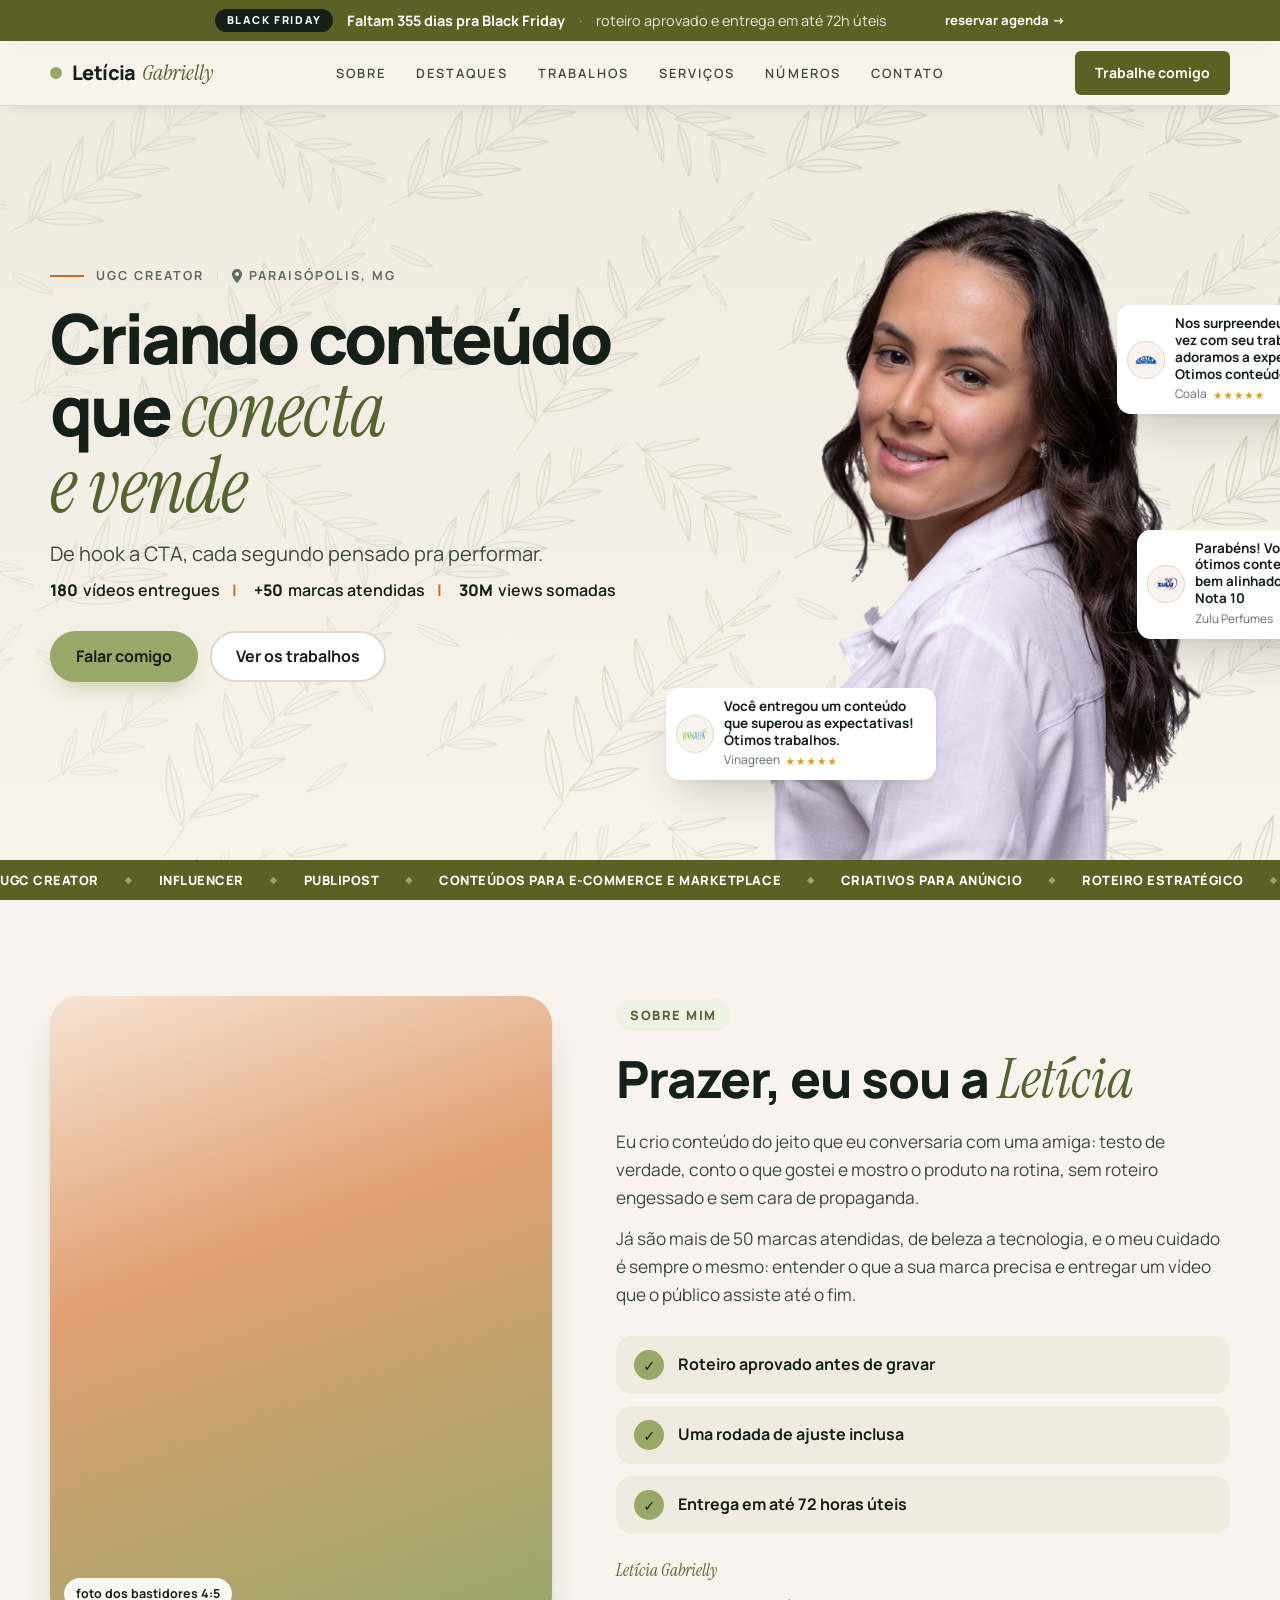
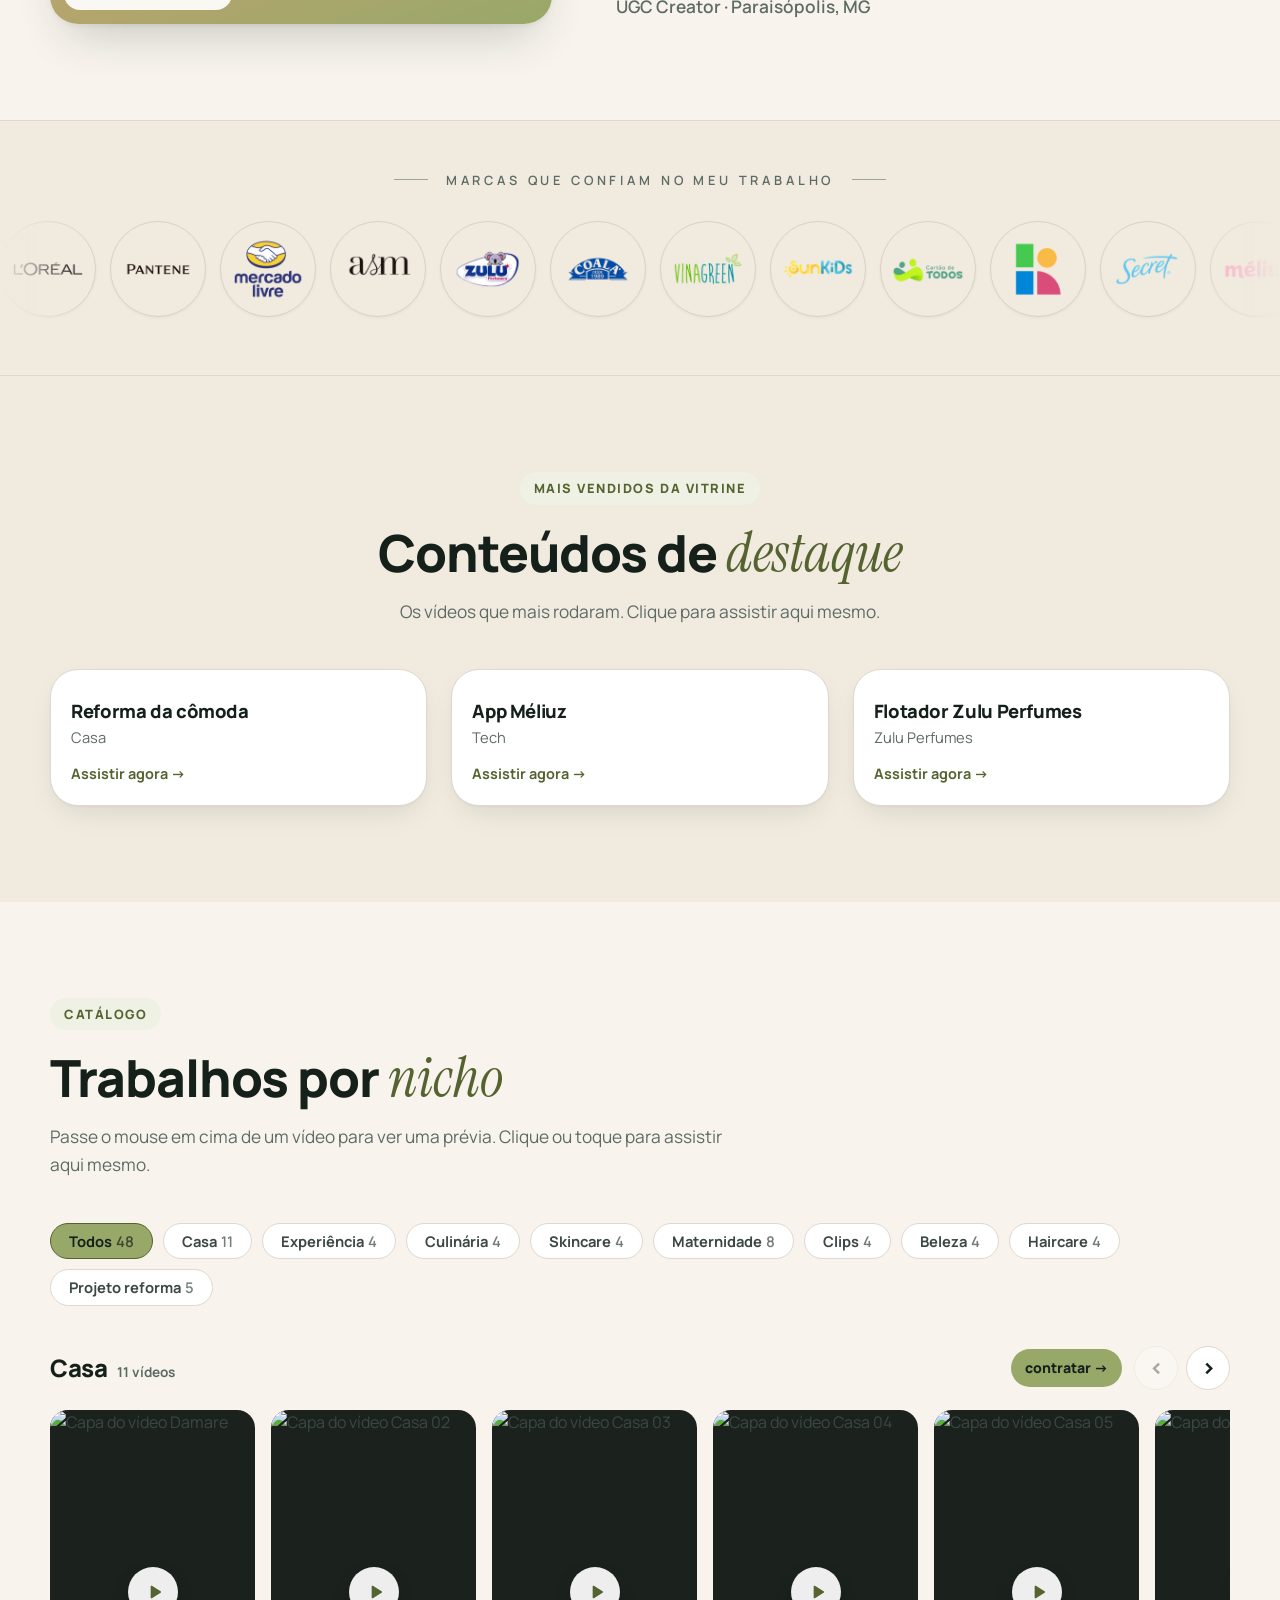
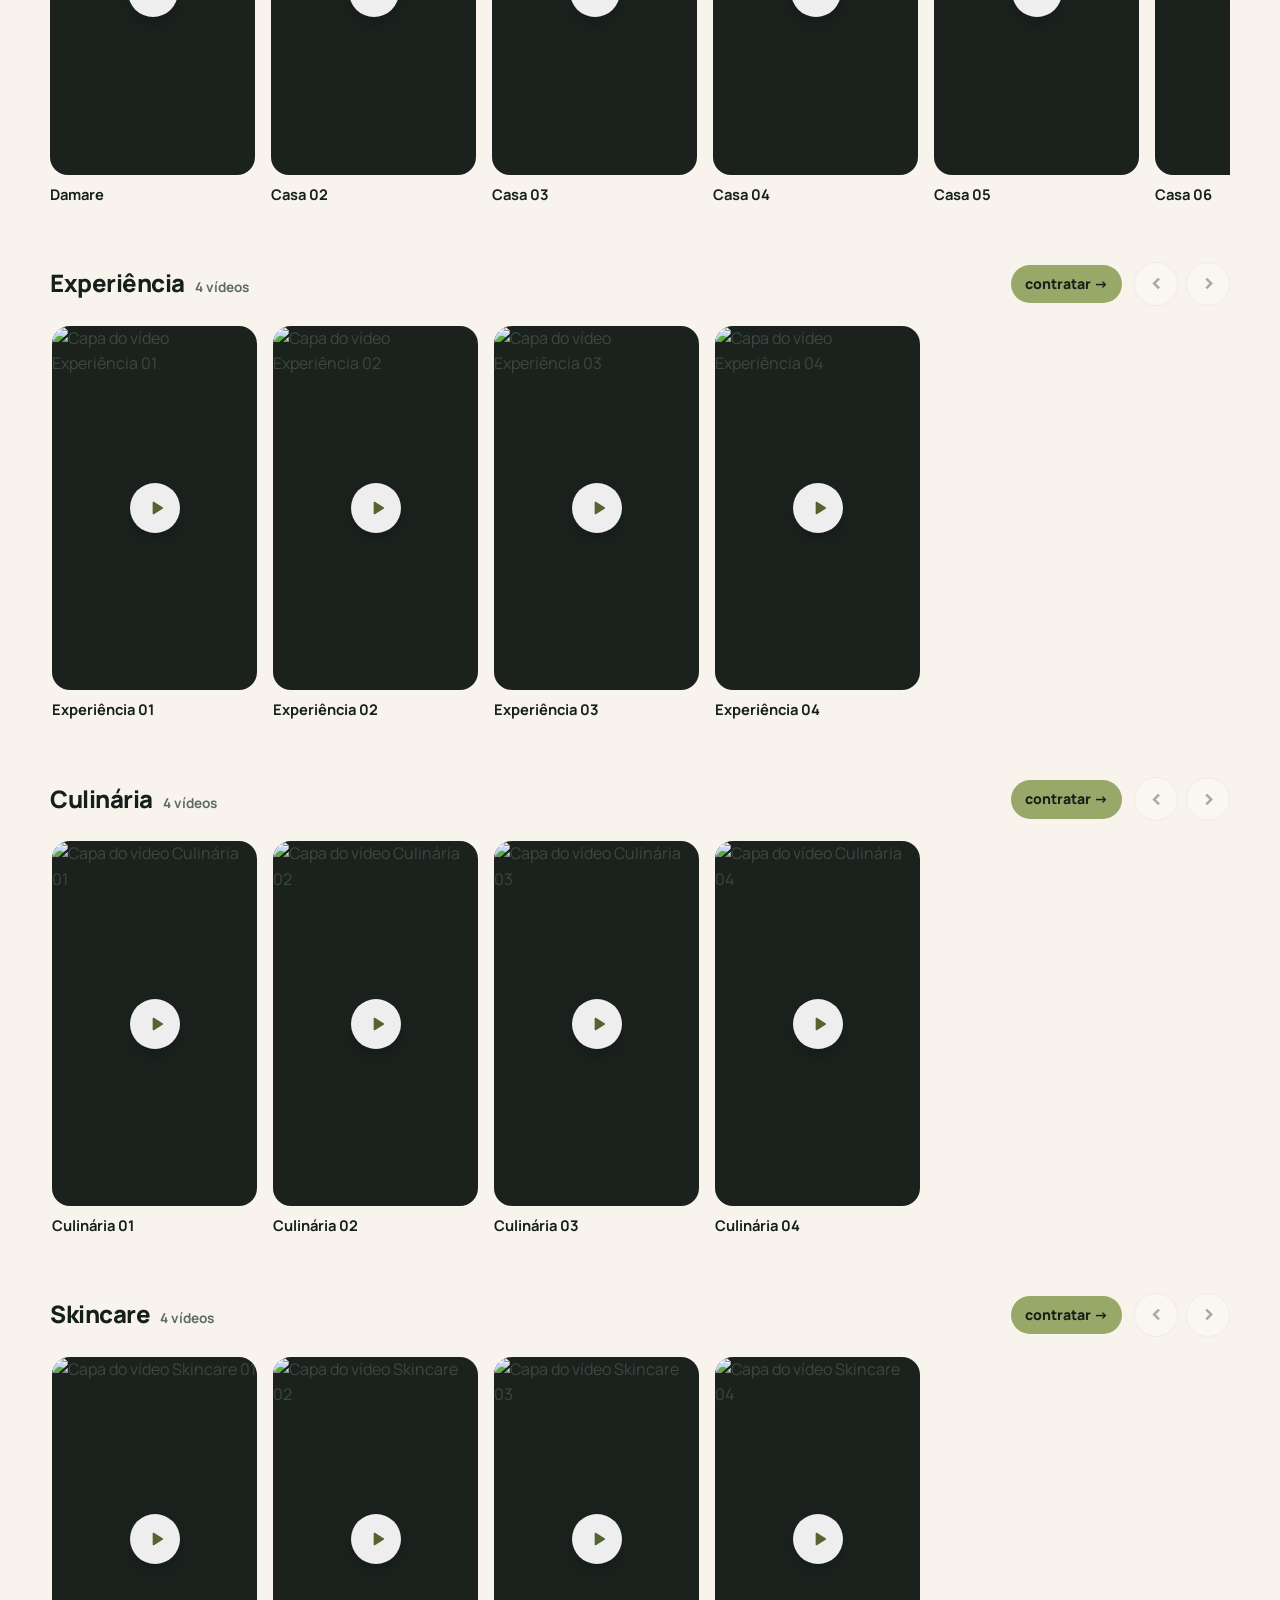
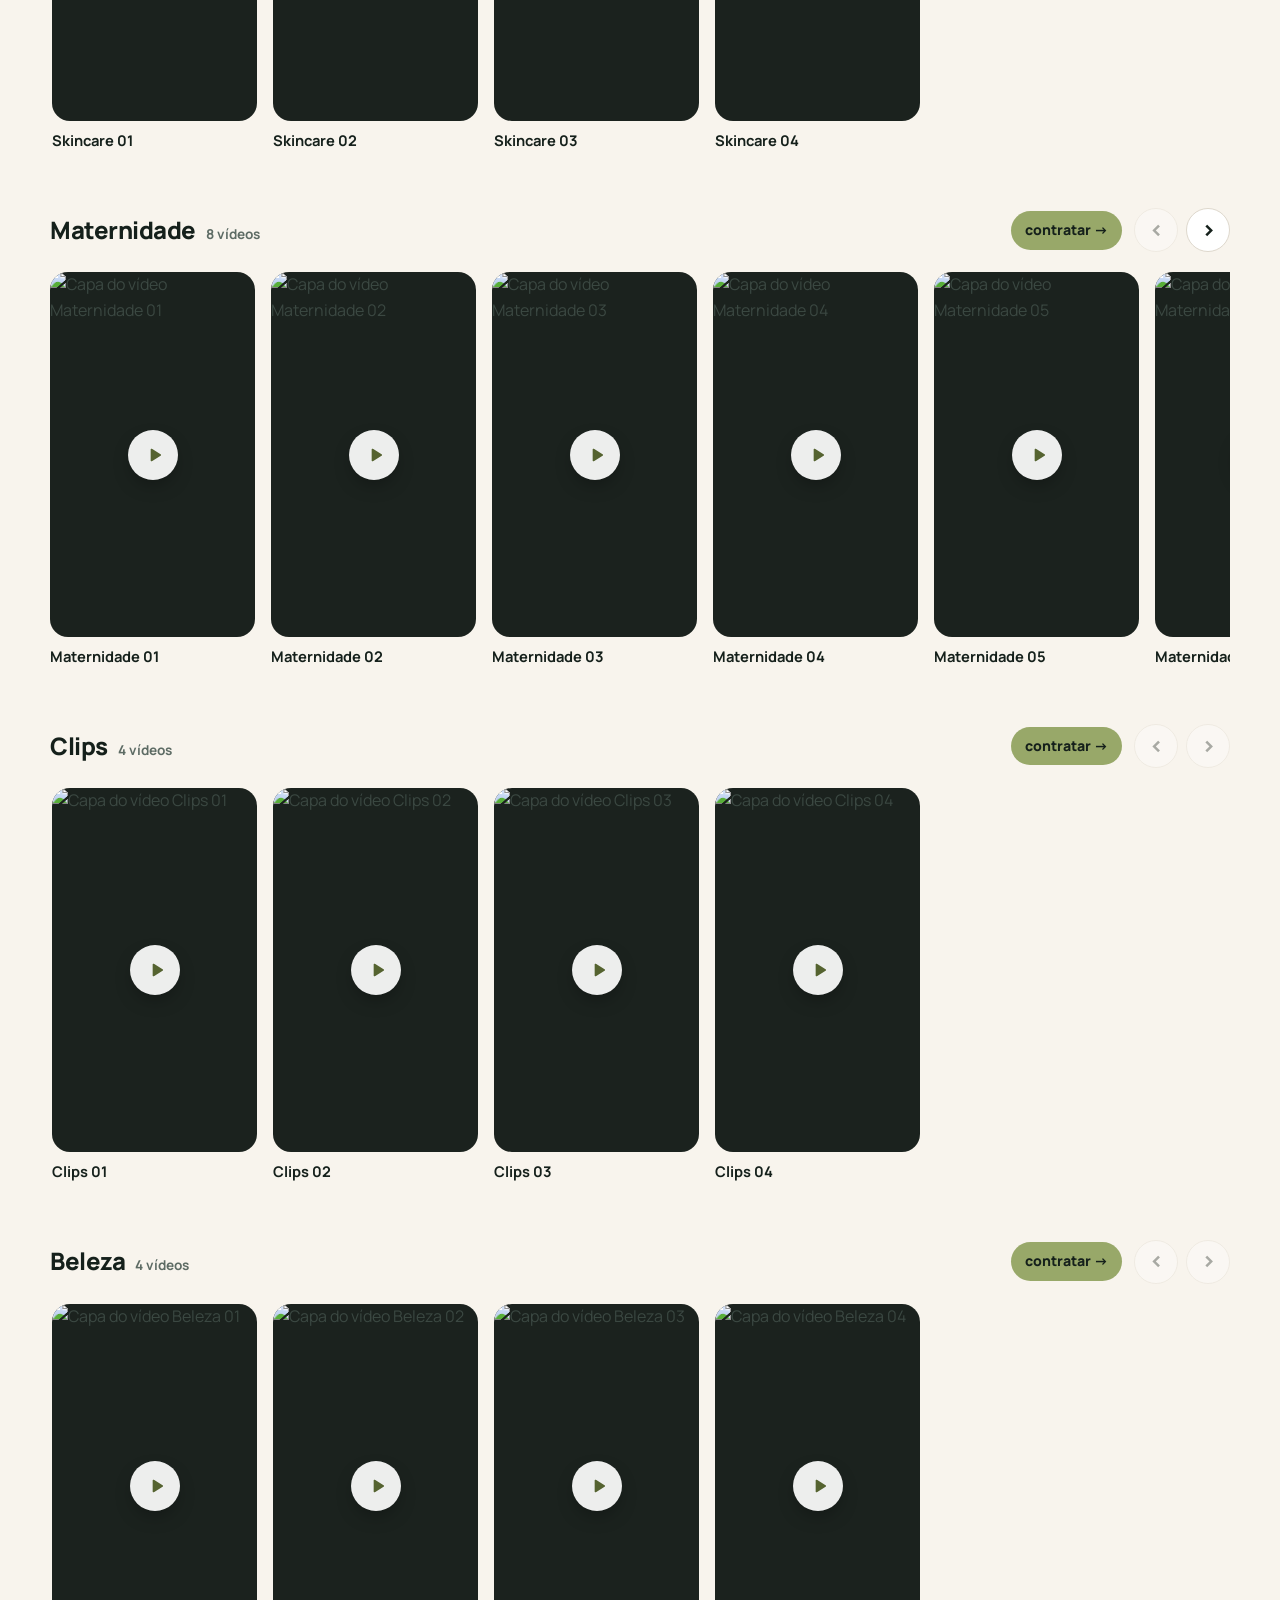
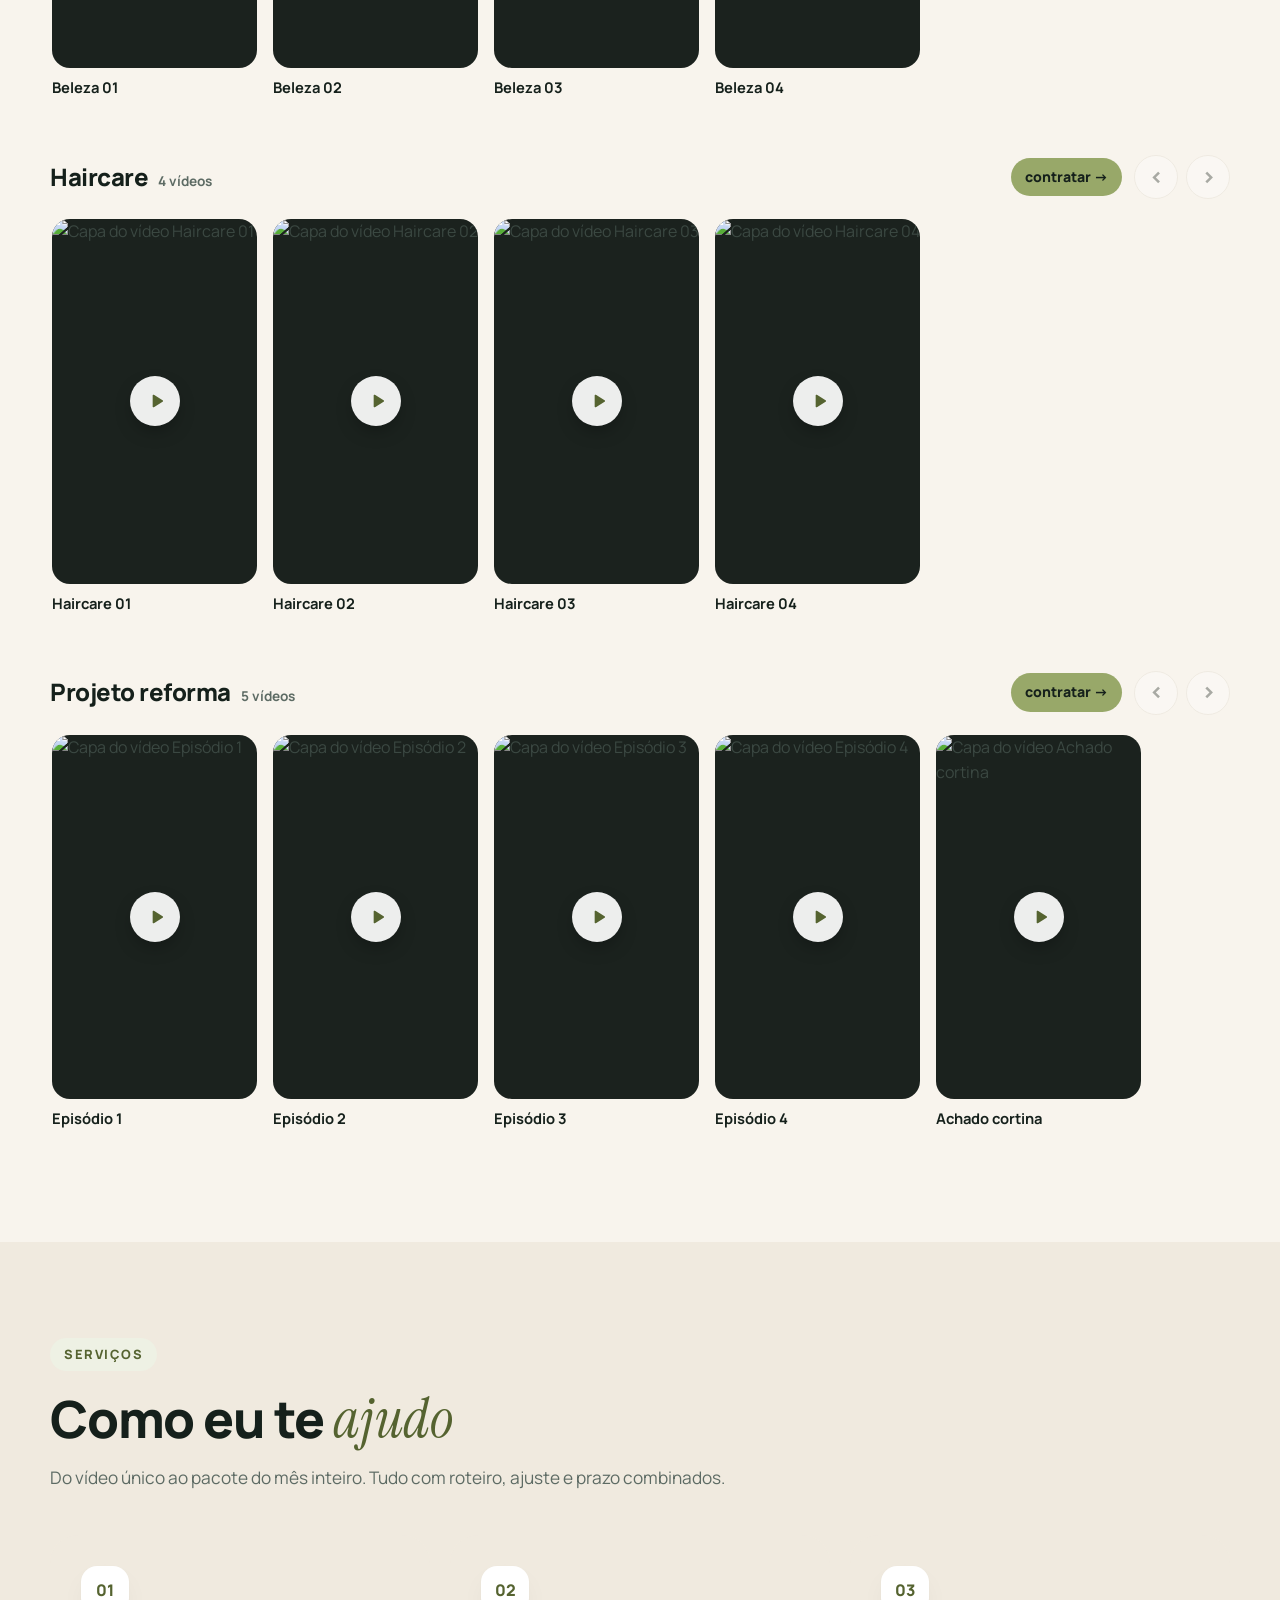
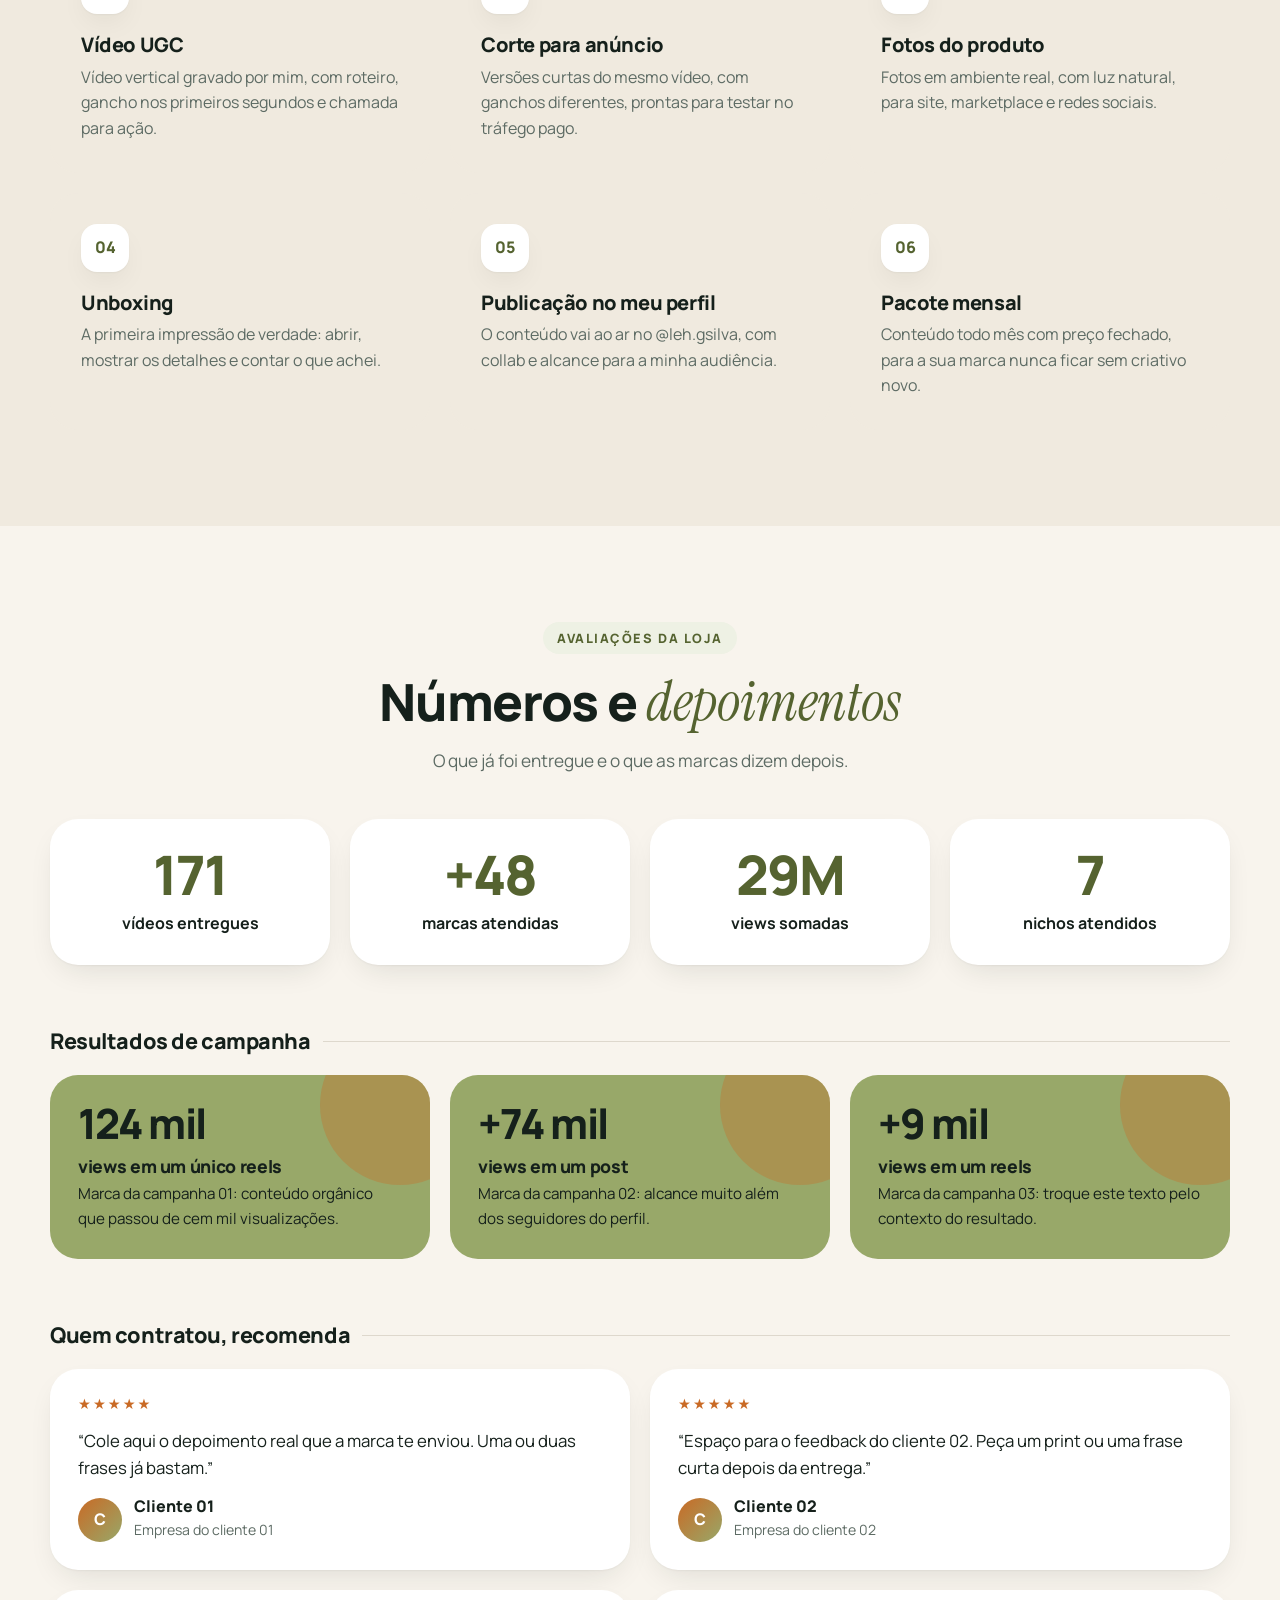
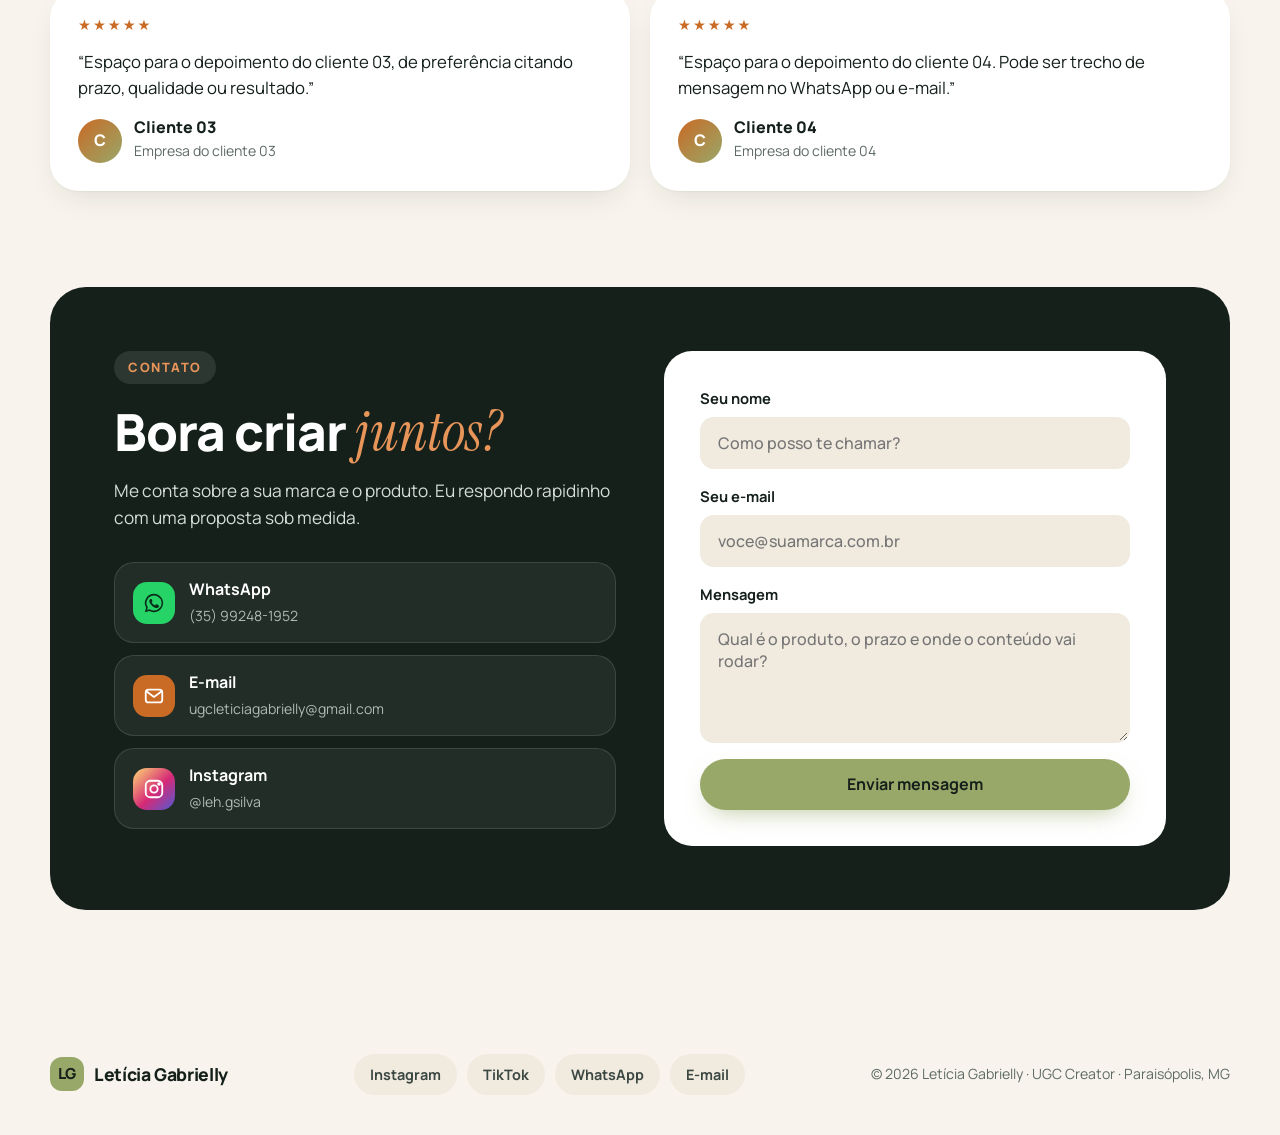
==== commit 204358ba: "Painel admin com login (Supabase): portfolio, marcas, calendario, campanhas e checklist O portfolio " ====
--- a/index.html
+++ b/index.html
@@ -422,6 +422,7 @@
   .campo textarea { min-height: 130px; resize: vertical; }
   .formulario .btn { width: 100%; }
   .confirmacao { text-align: center; padding: 28px 8px; }
+  .erro-envio { margin: 12px 0 0; padding: 10px 12px; border-radius: 12px; background: #fbe4e1; color: #a3281e; font-size: .9rem; font-weight: 600; }
   .confirmacao .check-grande { width: 72px; height: 72px; border-radius: 50%; background: var(--verde-claro); color: var(--verde-texto); display: grid; place-items: center; font-size: 2rem; margin: 0 auto 16px; }
   .confirmacao h3 { font-size: 1.5rem; margin-bottom: 8px; }
 
@@ -800,11 +801,9 @@
             </a>
           </div>
         </div>
-
         <!--
-          FORMULÁRIO: hoje ele só mostra a confirmação na tela.
-          Para receber as mensagens no seu e-mail, crie um formulário grátis no Formspree (formspree.io),
-          e troque a função de envio no script (procure por ENVIO DO FORMULÁRIO).
+          FORMULÁRIO: cada mensagem enviada aqui vira um Lead na aba Marcas do painel (admin).
+          O envio fica no script, procure por ENVIO DO FORMULÁRIO.
         -->
         <div class="formulario">
           <form id="form-contato">
@@ -865,7 +864,7 @@
       <span class="etiqueta">grátis</span>
       <h2 id="modal-titulo">Quer meu mídia kit completo?</h2>
       <p>Valores, formatos e todos os resultados num PDF só. Deixa seu contato que eu te mando.</p>
-      <!-- Para receber estes contatos de verdade, use o mesmo Formspree do formulário principal -->
+      <!-- Quem pede o mídia kit também entra como Lead na aba Marcas do painel -->
       <form id="form-kit">
         <div class="campo">
           <label for="k-nome">Nome</label>
@@ -888,6 +887,9 @@
 
 <!-- textos dos feedbacks da capa (edite em feedbacks/feedbacks.js) -->
 <script src="feedbacks/feedbacks.js"></script>
+<!-- ligação com o painel (Supabase). Se não carregar, o site segue com a lista reserva -->
+<script src="https://cdn.jsdelivr.net/npm/@supabase/supabase-js@2"></script>
+<script src="js/banco.js"></script>
 <script>
 /* =====================================================================
    DADOS DO PORTFÓLIO
@@ -929,7 +931,10 @@
   // { nome: "Nome da Marca", arquivo: "nome-da-marca.png" },
 ];
 
-/* DESTAQUES: os três vídeos grandes da seção Conteúdos de destaque.
+/* LISTA RESERVA DE VÍDEOS: agora os vídeos vêm do painel (aba Portfólio, tabela "videos").
+   As duas listas abaixo só aparecem se o banco não responder. Não precisa mais editar aqui.
+
+   DESTAQUES: os três vídeos grandes da seção Conteúdos de destaque.
    link     = ONDE ENTRA O LINK DO VÍDEO (pode colar o link do YouTube do jeito que vem)
    capa     = vem sozinha do YouTube, não precisa colocar
    numero e rotulo = opcional, ex: numero: "124 mil", rotulo: "views no reels" (deixe "" para esconder)
@@ -1120,11 +1125,21 @@
 
 /* Listas usadas pelo player (destaques + uma por nicho) */
 const LISTAS = {};
-
-/* Destaques */
-const destaquesProntos = DESTAQUES.map((d) => ({ ...d, id: idYT(d.link) })).filter((d) => d.id);
-LISTAS.destaques = destaquesProntos.map((d) => ({ id: d.id, titulo: d.titulo }));
-$("#destaques-grade").innerHTML = destaquesProntos.map((d, i) => `
+let nichosProntos = [];
+let totalVideos = 0;
+const atualizadoresSetas = [];
+window.addEventListener("resize", () => atualizadoresSetas.forEach((f) => f()));
+
+/* Monta os destaques e as prateleiras. É chamada uma vez com a lista reserva (logo ao abrir)
+   e de novo quando os vídeos chegam do banco (painel admin). */
+function montarVideos(listaDestaques, listaNichos, semAnimacao) {
+  Object.keys(LISTAS).forEach((k) => delete LISTAS[k]);
+
+  /* Destaques */
+  const destaquesProntos = listaDestaques.map((d) => ({ ...d, id: idYT(d.link) })).filter((d) => d.id);
+  LISTAS.destaques = destaquesProntos.map((d) => ({ id: d.id, titulo: d.titulo }));
+  $("#destaques").hidden = !destaquesProntos.length;
+  $("#destaques-grade").innerHTML = destaquesProntos.map((d, i) => `
   <button class="destaque revelar" type="button" data-lista="destaques" data-indice="${i}" aria-label="Assistir ${esc(d.titulo)}">
     ${capaVideo(d.id, "Capa do vídeo " + d.titulo, "play")}
     <span class="destaque-info">
@@ -1136,16 +1151,16 @@
     </span>
   </button>`).join("");
 
-/* Trabalhos: uma prateleira (carrossel) por nicho, na ordem do array NICHOS_VIDEOS */
-const nichosProntos = NICHOS_VIDEOS.map((n) => ({
-  nome: n.nome,
-  videos: n.videos
-    .map((v, vi) => ({ id: idYT(v.link), titulo: v.titulo || `${n.nome} ${String(vi + 1).padStart(2, "0")}` }))
-    .filter((v) => v.id)
-})).filter((n) => n.videos.length);
-nichosProntos.forEach((n, ni) => { LISTAS[ni] = n.videos; });
-
-$("#prateleiras").innerHTML = nichosProntos.map((n, ni) => `
+  /* Trabalhos: uma prateleira (carrossel) por nicho, na ordem em que os nichos aparecem */
+  nichosProntos = listaNichos.map((n) => ({
+    nome: n.nome,
+    videos: n.videos
+      .map((v, vi) => ({ id: idYT(v.link), titulo: v.titulo || `${n.nome} ${String(vi + 1).padStart(2, "0")}` }))
+      .filter((v) => v.id)
+  })).filter((n) => n.videos.length);
+  nichosProntos.forEach((n, ni) => { LISTAS[ni] = n.videos; });
+
+  $("#prateleiras").innerHTML = nichosProntos.map((n, ni) => `
   <div class="prateleira revelar" data-prateleira="${ni}" role="region" aria-labelledby="prateleira-${ni}">
     <div class="prateleira-topo">
       <h3 id="prateleira-${ni}">${esc(n.nome)}<span class="prateleira-qtd">${n.videos.length} vídeo${n.videos.length === 1 ? "" : "s"}</span></h3>
@@ -1166,43 +1181,50 @@
     </ul>
   </div>`).join("");
 
-/* Setas dos carrosséis */
-document.querySelectorAll(".prateleira").forEach((p) => {
-  const trilho = p.querySelector(".carrossel");
-  const [voltar, avancar] = p.querySelectorAll(".seta");
-  const atualizar = () => {
-    voltar.disabled = trilho.scrollLeft <= 2;
-    avancar.disabled = trilho.scrollLeft + trilho.clientWidth >= trilho.scrollWidth - 2;
+  /* quando os vídeos chegam do banco, já aparecem prontos, sem repetir a animação de entrada */
+  if (semAnimacao) document.querySelectorAll("#destaques-grade .revelar, #prateleiras .revelar").forEach((el) => el.classList.add("visivel"));
+
+  /* Setas dos carrosséis */
+  atualizadoresSetas.length = 0;
+  document.querySelectorAll(".prateleira").forEach((p) => {
+    const trilho = p.querySelector(".carrossel");
+    const [voltar, avancar] = p.querySelectorAll(".seta");
+    const atualizar = () => {
+      voltar.disabled = trilho.scrollLeft <= 2;
+      avancar.disabled = trilho.scrollLeft + trilho.clientWidth >= trilho.scrollWidth - 2;
+    };
+    [voltar, avancar].forEach((s) => s.addEventListener("click", () => {
+      trilho.scrollBy({ left: Number(s.dataset.dir) * trilho.clientWidth * 0.85, behavior: reduzMovimento ? "auto" : "smooth" });
+    }));
+    trilho.addEventListener("scroll", atualizar, { passive: true });
+    atualizadoresSetas.push(atualizar);
+    atualizar();
+  });
+
+  /* Filtros por nicho: mostra só a prateleira escolhida */
+  const filtros = $("#filtros");
+  totalVideos = nichosProntos.reduce((s, n) => s + n.videos.length, 0);
+  filtros.innerHTML = [`<button class="chip" type="button" data-filtro="todos" aria-pressed="true">Todos<span class="qtd">${totalVideos}</span></button>`]
+    .concat(nichosProntos.map((n, ni) => `<button class="chip" type="button" data-filtro="${ni}" aria-pressed="false">${esc(n.nome)}<span class="qtd">${n.videos.length}</span></button>`))
+    .join("");
+  filtros.onclick = (e) => {
+    const botao = e.target.closest(".chip");
+    if (!botao) return;
+    const escolhido = botao.dataset.filtro;
+    filtros.querySelectorAll(".chip").forEach((b) => b.setAttribute("aria-pressed", String(b === botao)));
+    document.querySelectorAll(".prateleira").forEach((p) => {
+      const mostra = escolhido === "todos" || p.dataset.prateleira === escolhido;
+      p.hidden = !mostra;
+      if (mostra) p.classList.add("visivel");
+    });
+    window.dispatchEvent(new Event("resize"));
+    $("#aviso-filtro").textContent = escolhido === "todos"
+      ? `Mostrando todos os ${totalVideos} vídeos`
+      : `Mostrando ${nichosProntos[escolhido].videos.length} vídeos de ${nichosProntos[escolhido].nome}`;
   };
-  [voltar, avancar].forEach((s) => s.addEventListener("click", () => {
-    trilho.scrollBy({ left: Number(s.dataset.dir) * trilho.clientWidth * 0.85, behavior: reduzMovimento ? "auto" : "smooth" });
-  }));
-  trilho.addEventListener("scroll", atualizar, { passive: true });
-  window.addEventListener("resize", atualizar);
-  atualizar();
-});
-
-/* Filtros por nicho: mostra só a prateleira escolhida */
-const filtros = $("#filtros");
-const totalVideos = nichosProntos.reduce((s, n) => s + n.videos.length, 0);
-filtros.innerHTML = [`<button class="chip" type="button" data-filtro="todos" aria-pressed="true">Todos<span class="qtd">${totalVideos}</span></button>`]
-  .concat(nichosProntos.map((n, ni) => `<button class="chip" type="button" data-filtro="${ni}" aria-pressed="false">${esc(n.nome)}<span class="qtd">${n.videos.length}</span></button>`))
-  .join("");
-filtros.addEventListener("click", (e) => {
-  const botao = e.target.closest(".chip");
-  if (!botao) return;
-  const escolhido = botao.dataset.filtro;
-  filtros.querySelectorAll(".chip").forEach((b) => b.setAttribute("aria-pressed", String(b === botao)));
-  document.querySelectorAll(".prateleira").forEach((p) => {
-    const mostra = escolhido === "todos" || p.dataset.prateleira === escolhido;
-    p.hidden = !mostra;
-    if (mostra) p.classList.add("visivel");
-  });
-  window.dispatchEvent(new Event("resize"));
-  $("#aviso-filtro").textContent = escolhido === "todos"
-    ? `Mostrando todos os ${totalVideos} vídeos`
-    : `Mostrando ${nichosProntos[escolhido].videos.length} vídeos de ${nichosProntos[escolhido].nome}`;
-});
+
+  ligarPrevias();
+}
 
 /* Prévia ao passar o mouse: toca o vídeo sem som enquanto o mouse estiver em cima */
 const podePrevia = window.matchMedia("(hover: hover) and (pointer: fine)").matches && !reduzMovimento;
@@ -1240,12 +1262,16 @@
     capa.classList.add("tocando");
   }, 250) };
 }
-if (podePrevia) {
+function ligarPrevias() {
+  if (!podePrevia) return;
   document.querySelectorAll(".video-capa").forEach((capa) => {
     capa.addEventListener("mouseenter", () => iniciarPrevia(capa));
     capa.addEventListener("mouseleave", pararPrevia);
   });
 }
+
+/* Abre o site na hora com a lista reserva (DESTAQUES e NICHOS_VIDEOS, lá em cima) */
+montarVideos(DESTAQUES, NICHOS_VIDEOS, false);
 
 /* Player: abre o vídeo com som dentro do próprio site */
 const playerFundo = $("#player-fundo");
@@ -1381,14 +1407,93 @@
   document.querySelectorAll(".revelar").forEach((el) => el.classList.add("visivel"));
 }
 
-/* ENVIO DO FORMULÁRIO: mostra a confirmação sem recarregar.
-   Para receber por e-mail, troque o conteúdo desta função por um fetch para o seu endereço do Formspree. */
-$("#form-contato").addEventListener("submit", (e) => {
+/* =====================================================================
+   LIGAÇÃO COM O PAINEL (Supabase). A conexão fica em js/banco.js.
+   Se o banco não responder, o site segue com a lista reserva e nada quebra.
+   ===================================================================== */
+const banco = window.banco;
+const hojeISO = () => { const d = new Date(); return `${d.getFullYear()}-${String(d.getMonth() + 1).padStart(2, "0")}-${String(d.getDate()).padStart(2, "0")}`; };
+
+/* Vídeos: lê a tabela "videos" (só os marcados como visíveis) e troca a lista reserva */
+(async function carregarVideosDoBanco() {
+  if (!banco) return;
+  try {
+    const espera = new Promise((_, falha) => setTimeout(() => falha(new Error("demorou")), 8000));
+    const consulta = banco.from("videos").select("titulo,link,nicho,marca,destaque,ordem").eq("visivel", true).order("ordem", { ascending: true }).order("id", { ascending: true });
+    const { data, error } = await Promise.race([consulta, espera]);
+    if (error || !data || !data.length) return;
+    const destaques = [];
+    const grupos = new Map();
+    data.forEach((v) => {
+      if (!idYT(v.link)) return;
+      const nicho = String(v.nicho || "").trim() || "Outros";
+      if (/^destaques?$/i.test(nicho)) {
+        destaques.push({ link: v.link, titulo: v.titulo || "Vídeo em destaque", contexto: v.marca || "", numero: v.destaque || "", rotulo: "" });
+      } else {
+        if (!grupos.has(nicho)) grupos.set(nicho, []);
+        grupos.get(nicho).push({ link: v.link, titulo: v.titulo || "" });
+      }
+    });
+    const nichos = Array.from(grupos, ([nome, videos]) => ({ nome, videos }));
+    if (!destaques.length && !nichos.length) return;
+    montarVideos(destaques, nichos, true);
+  } catch (erro) { /* sem banco: fica a lista reserva */ }
+})();
+
+/* Visita: registra uma por visita (sem cookies e sem serviço de fora), com a origem */
+(function registrarVisita() {
+  if (!banco || !temEndereco || /^(localhost|127\.0\.0\.1|\[::1\])$/.test(location.hostname)) return;
+  try { if (sessionStorage.getItem("visitaRegistrada") === "1") return; sessionStorage.setItem("visitaRegistrada", "1"); } catch (erro) { /* segue */ }
+  const parametros = new URLSearchParams(location.search);
+  let origem = parametros.get("utm_source") || parametros.get("origem") || "";
+  if (!origem && document.referrer) {
+    try { const host = new URL(document.referrer).hostname.replace(/^www\./, ""); if (host !== location.hostname) origem = host; } catch (erro) { /* segue */ }
+  }
+  const nomes = [[/instagram|^l\.instagram/i, "Instagram"], [/facebook|fb\.com|^m\.facebook/i, "Facebook"], [/whatsapp|wa\.me/i, "WhatsApp"], [/google/i, "Google"],
+    [/tiktok/i, "TikTok"], [/youtube|youtu\.be/i, "YouTube"], [/linkedin|lnkd/i, "LinkedIn"], [/^t\.co$|twitter|^x\.com/i, "X"], [/bing/i, "Bing"], [/linktr/i, "Linktree"]];
+  const achado = nomes.find(([regra]) => regra.test(origem));
+  origem = achado ? achado[1] : (origem || "Link direto");
+  banco.from("visitas").insert({ pagina: location.pathname.slice(0, 300), origem: origem.slice(0, 120) }).then(() => {}, () => {});
+})();
+
+/* Manda um contato para a tabela "marcas" como Lead. Devolve true se deu certo. */
+async function enviarLead(nome, email, observacao) {
+  if (!banco) return false;
+  try {
+    const { error } = await banco.from("marcas").insert({
+      nome: String(nome || "").slice(0, 200) || "Sem nome",
+      email: String(email || "").slice(0, 200),
+      obs: String(observacao || "").slice(0, 3000),
+      situacao: "lead",
+      ultimo_contato: hojeISO()
+    });
+    return !error;
+  } catch (erro) { return false; }
+}
+function avisoEnvio(form, texto) {
+  let p = form.querySelector(".erro-envio");
+  if (!p) { p = document.createElement("p"); p.className = "erro-envio"; p.setAttribute("role", "alert"); form.appendChild(p); }
+  p.textContent = texto;
+  p.hidden = !texto;
+}
+
+/* ENVIO DO FORMULÁRIO DE CONTATO: vira um Lead na aba Marcas do painel */
+$("#form-contato").addEventListener("submit", async (e) => {
   e.preventDefault();
-  e.target.hidden = true;
-  const ok = $("#confirmacao-contato");
-  ok.hidden = false;
-  ok.focus();
+  const form = e.target;
+  const botao = form.querySelector("button[type=submit]");
+  const campos = form.elements;
+  botao.disabled = true;
+  botao.textContent = "Enviando...";
+  avisoEnvio(form, "");
+  const ok = await enviarLead(campos.nome.value.trim(), campos.email.value.trim(), "Mensagem pelo site: " + campos.mensagem.value.trim());
+  botao.disabled = false;
+  botao.textContent = "Enviar mensagem";
+  if (!ok) { avisoEnvio(form, "Não consegui enviar agora. Tente de novo em instantes ou me chame no WhatsApp."); return; }
+  form.hidden = true;
+  const confirmacao = $("#confirmacao-contato");
+  confirmacao.hidden = false;
+  confirmacao.focus();
 });
 
 /* Card de captura: aparece depois de 7 segundos, uma vez por visita */
@@ -1424,12 +1529,19 @@
     else if (!e.shiftKey && document.activeElement === ultimo) { e.preventDefault(); primeiro.focus(); }
   }
 });
-$("#form-kit").addEventListener("submit", (e) => {
+$("#form-kit").addEventListener("submit", async (e) => {
   e.preventDefault();
+  const form = e.target;
+  const botao = form.querySelector("button[type=submit]");
+  botao.disabled = true;
+  avisoEnvio(form, "");
+  const ok = await enviarLead(form.elements.nome.value.trim(), form.elements.email.value.trim(), "Pediu o mídia kit pelo site.");
+  botao.disabled = false;
+  if (!ok) { avisoEnvio(form, "Não consegui enviar agora. Tente de novo em instantes."); return; }
   $("#modal-corpo").hidden = true;
-  const ok = $("#confirmacao-kit");
-  ok.hidden = false;
-  ok.focus();
+  const confirmacao = $("#confirmacao-kit");
+  confirmacao.hidden = false;
+  confirmacao.focus();
 });
 if (!jaMostrou()) setTimeout(abrirModal, 7000);
 </script>
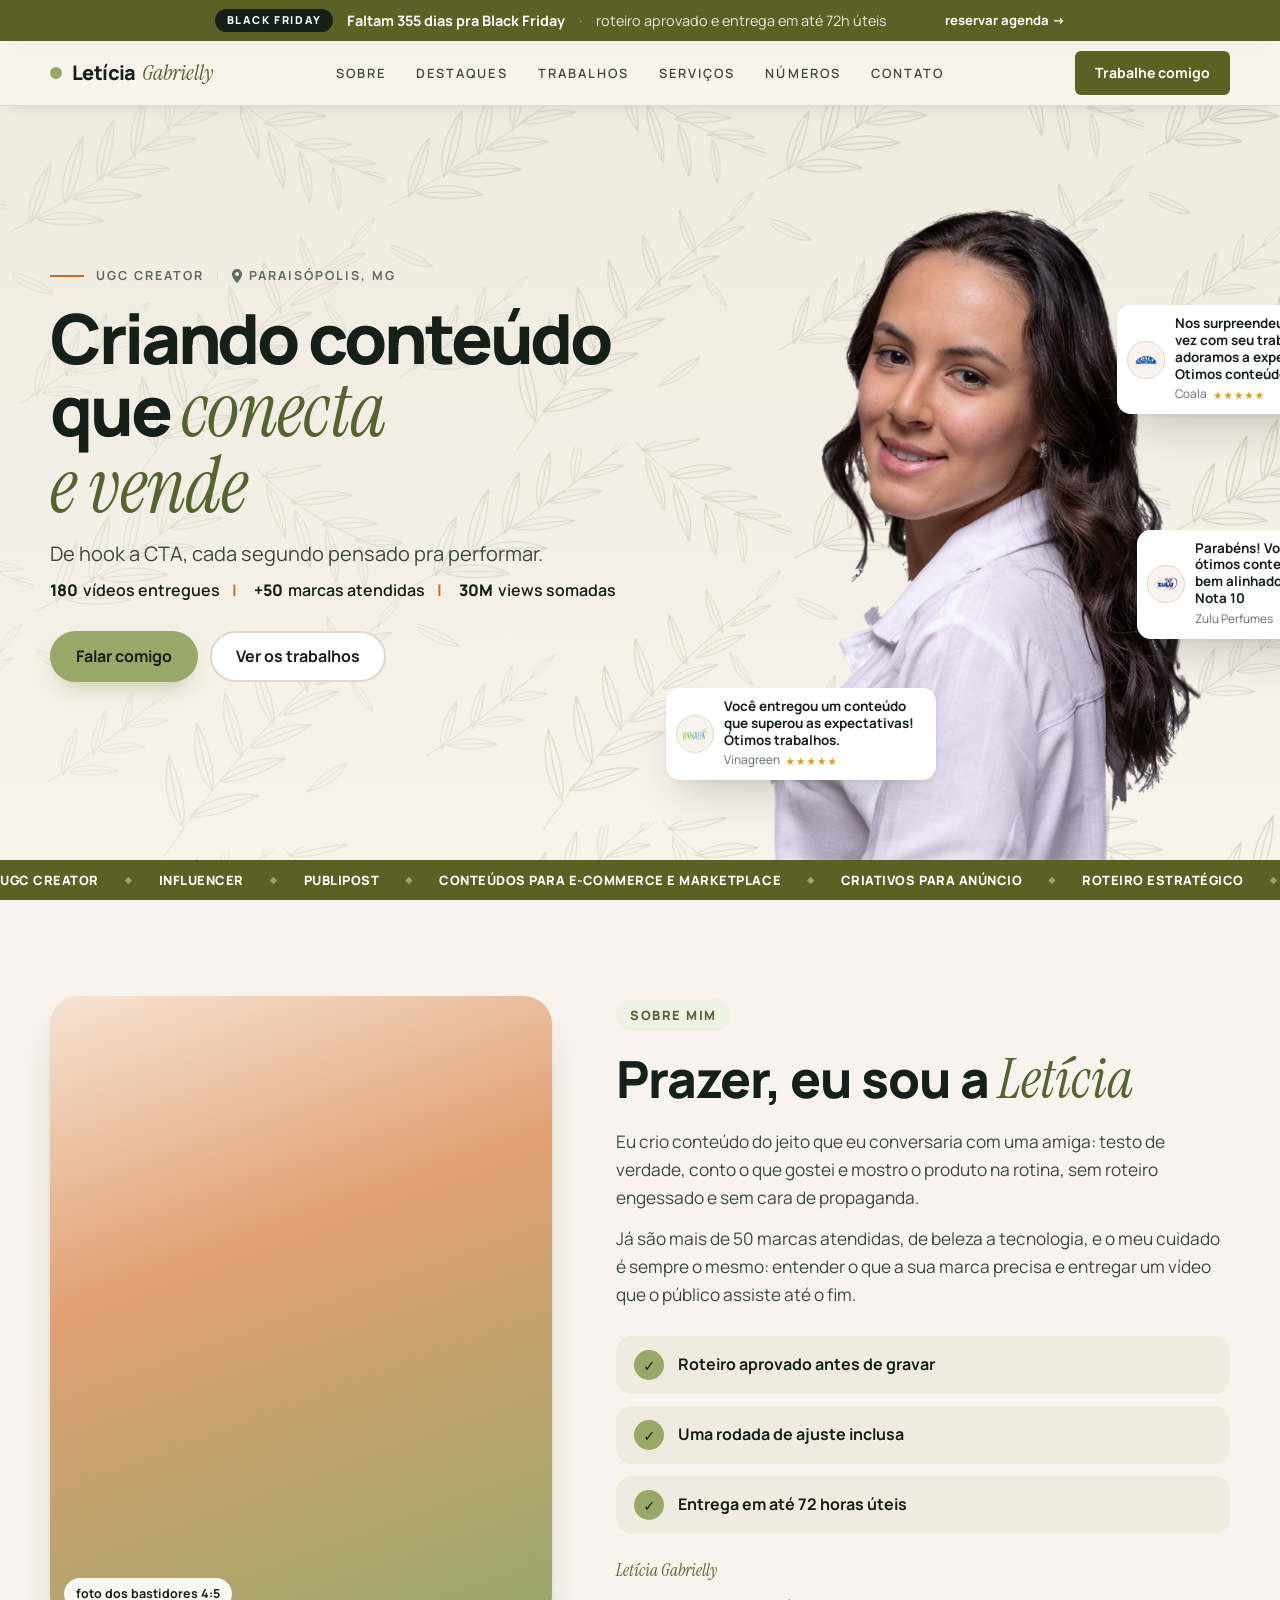
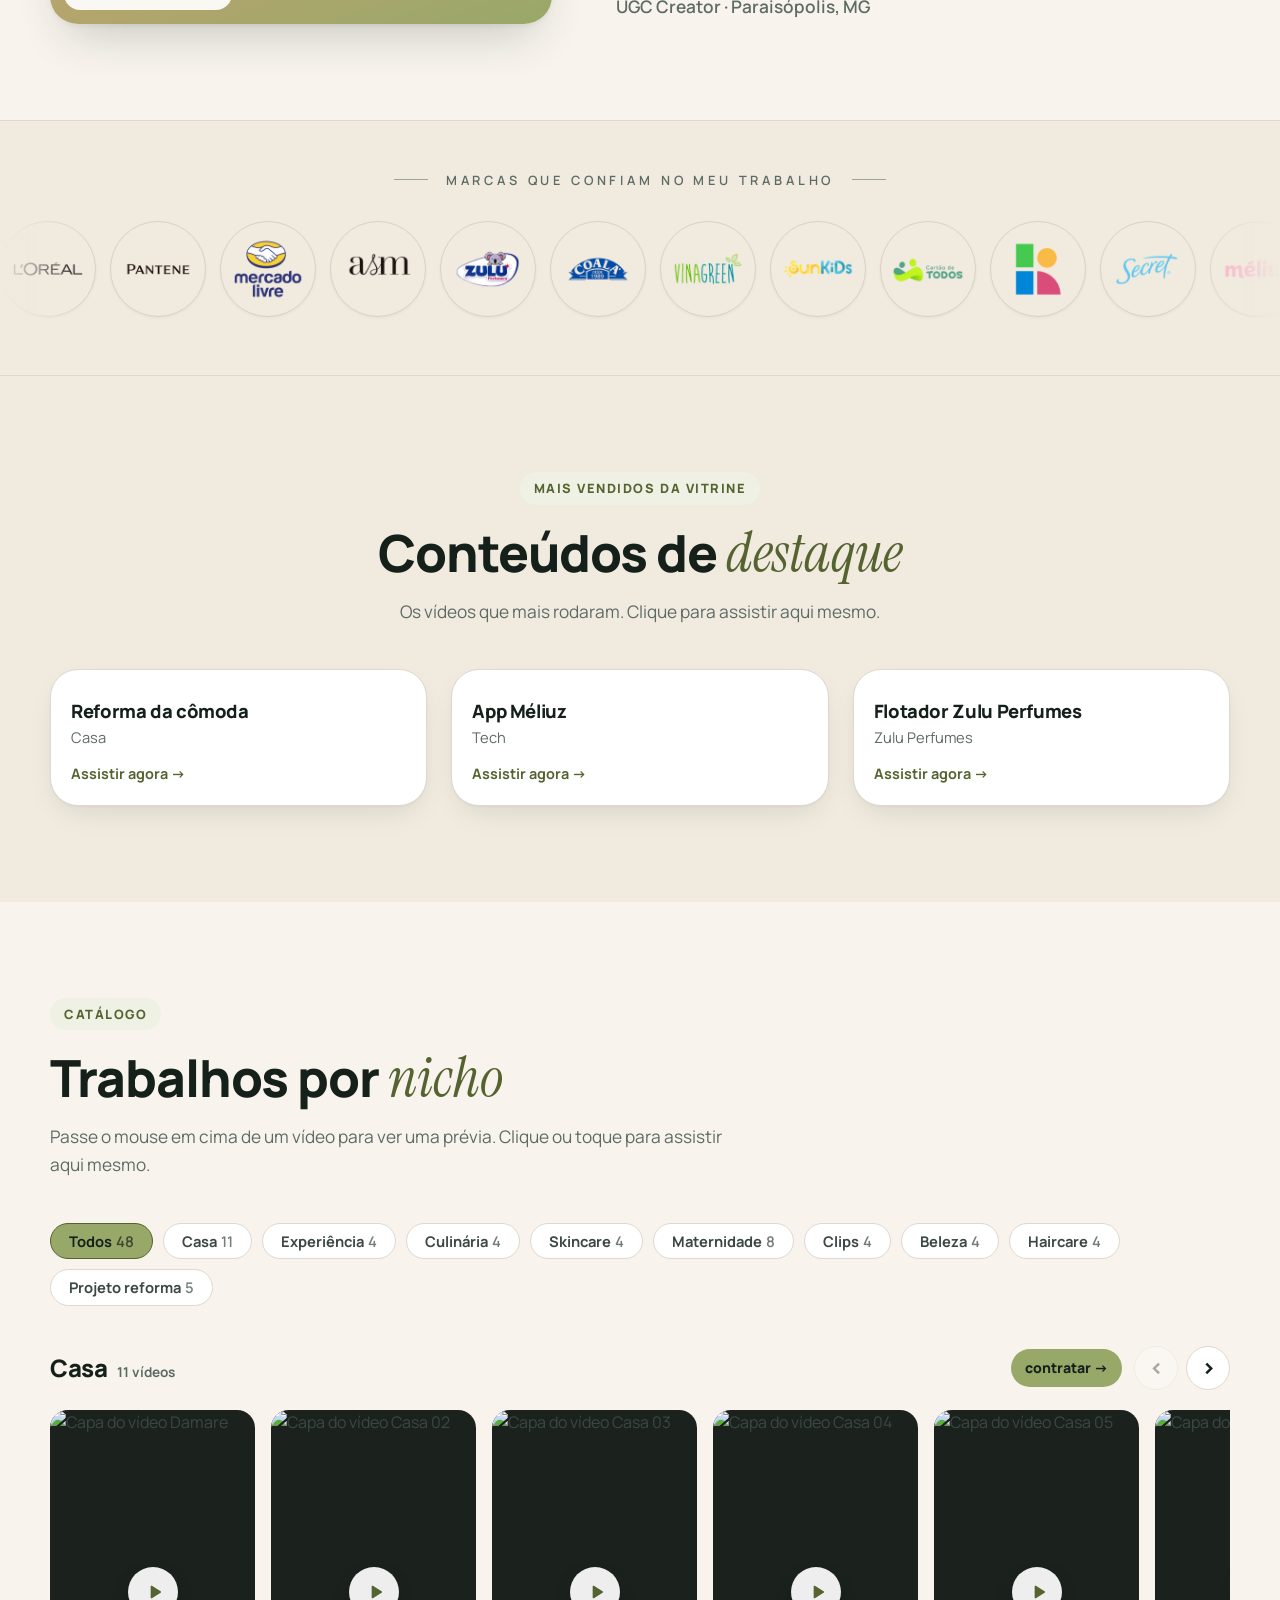
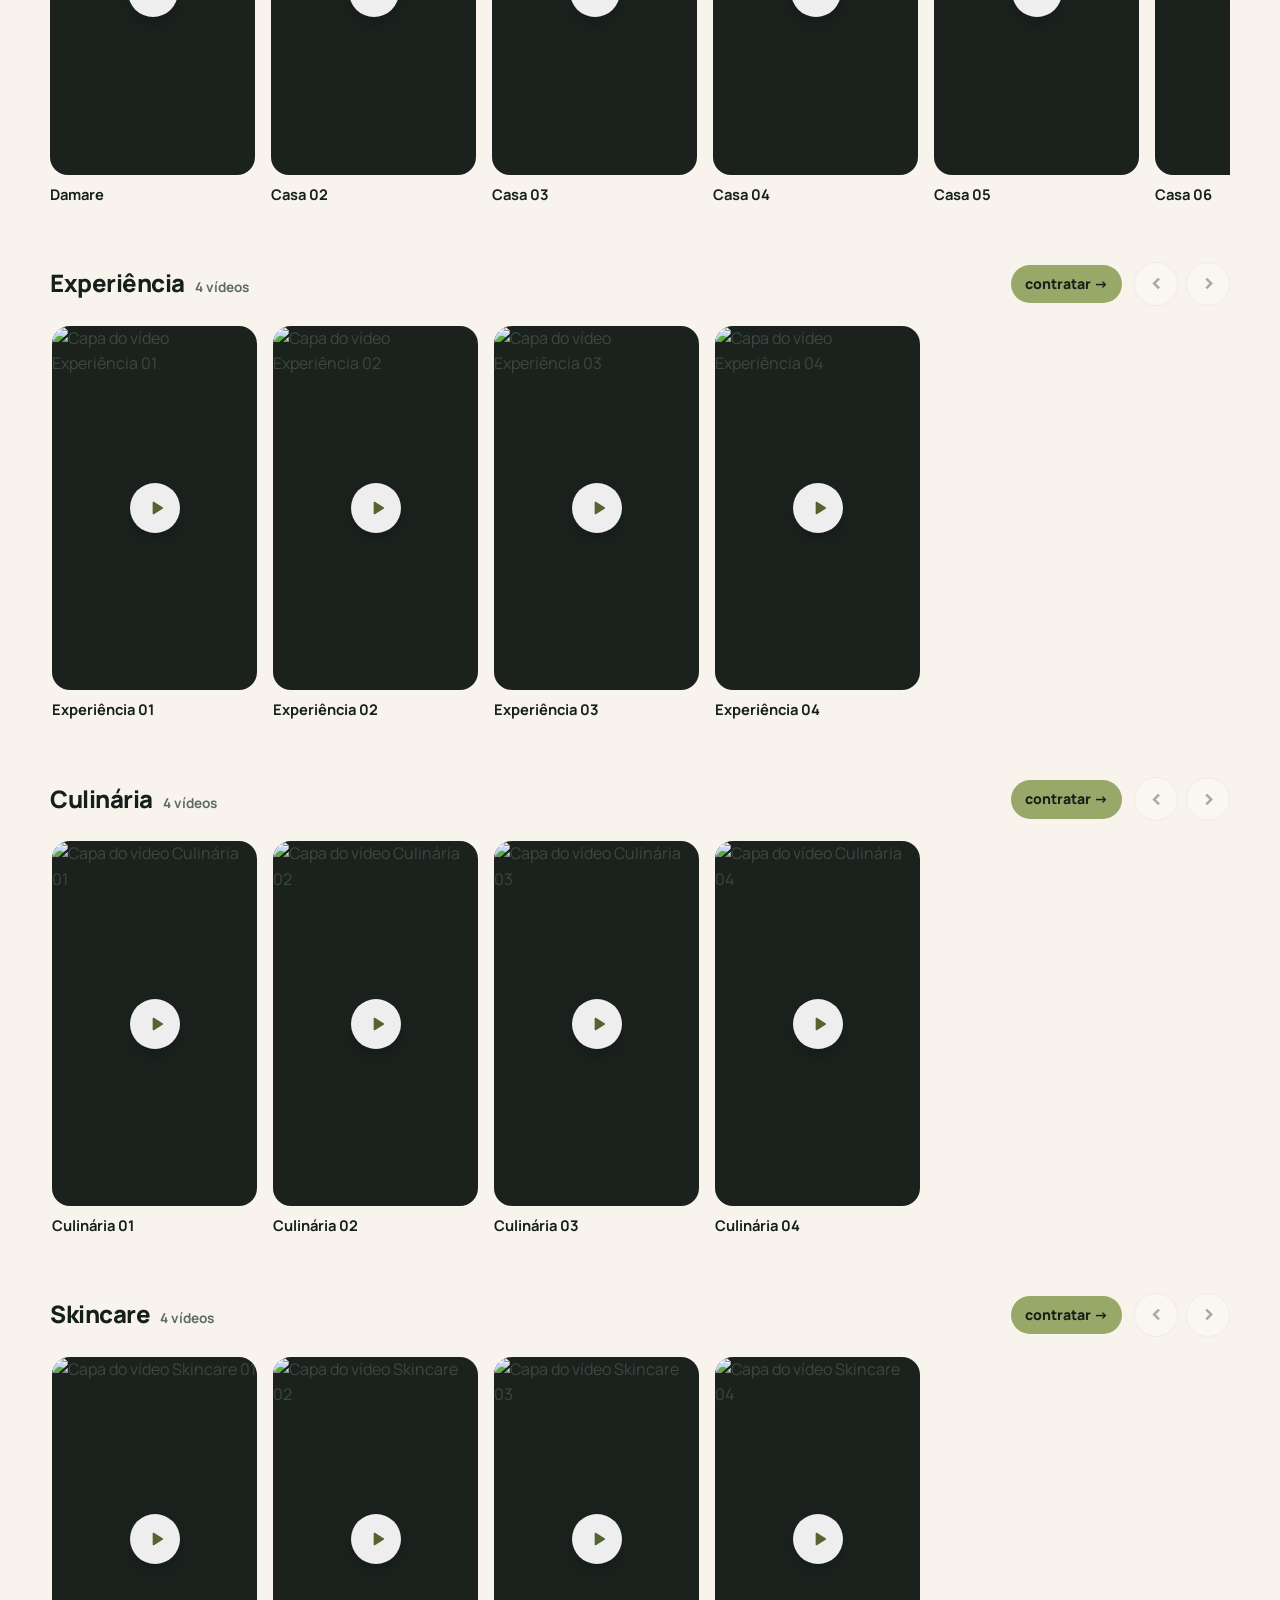
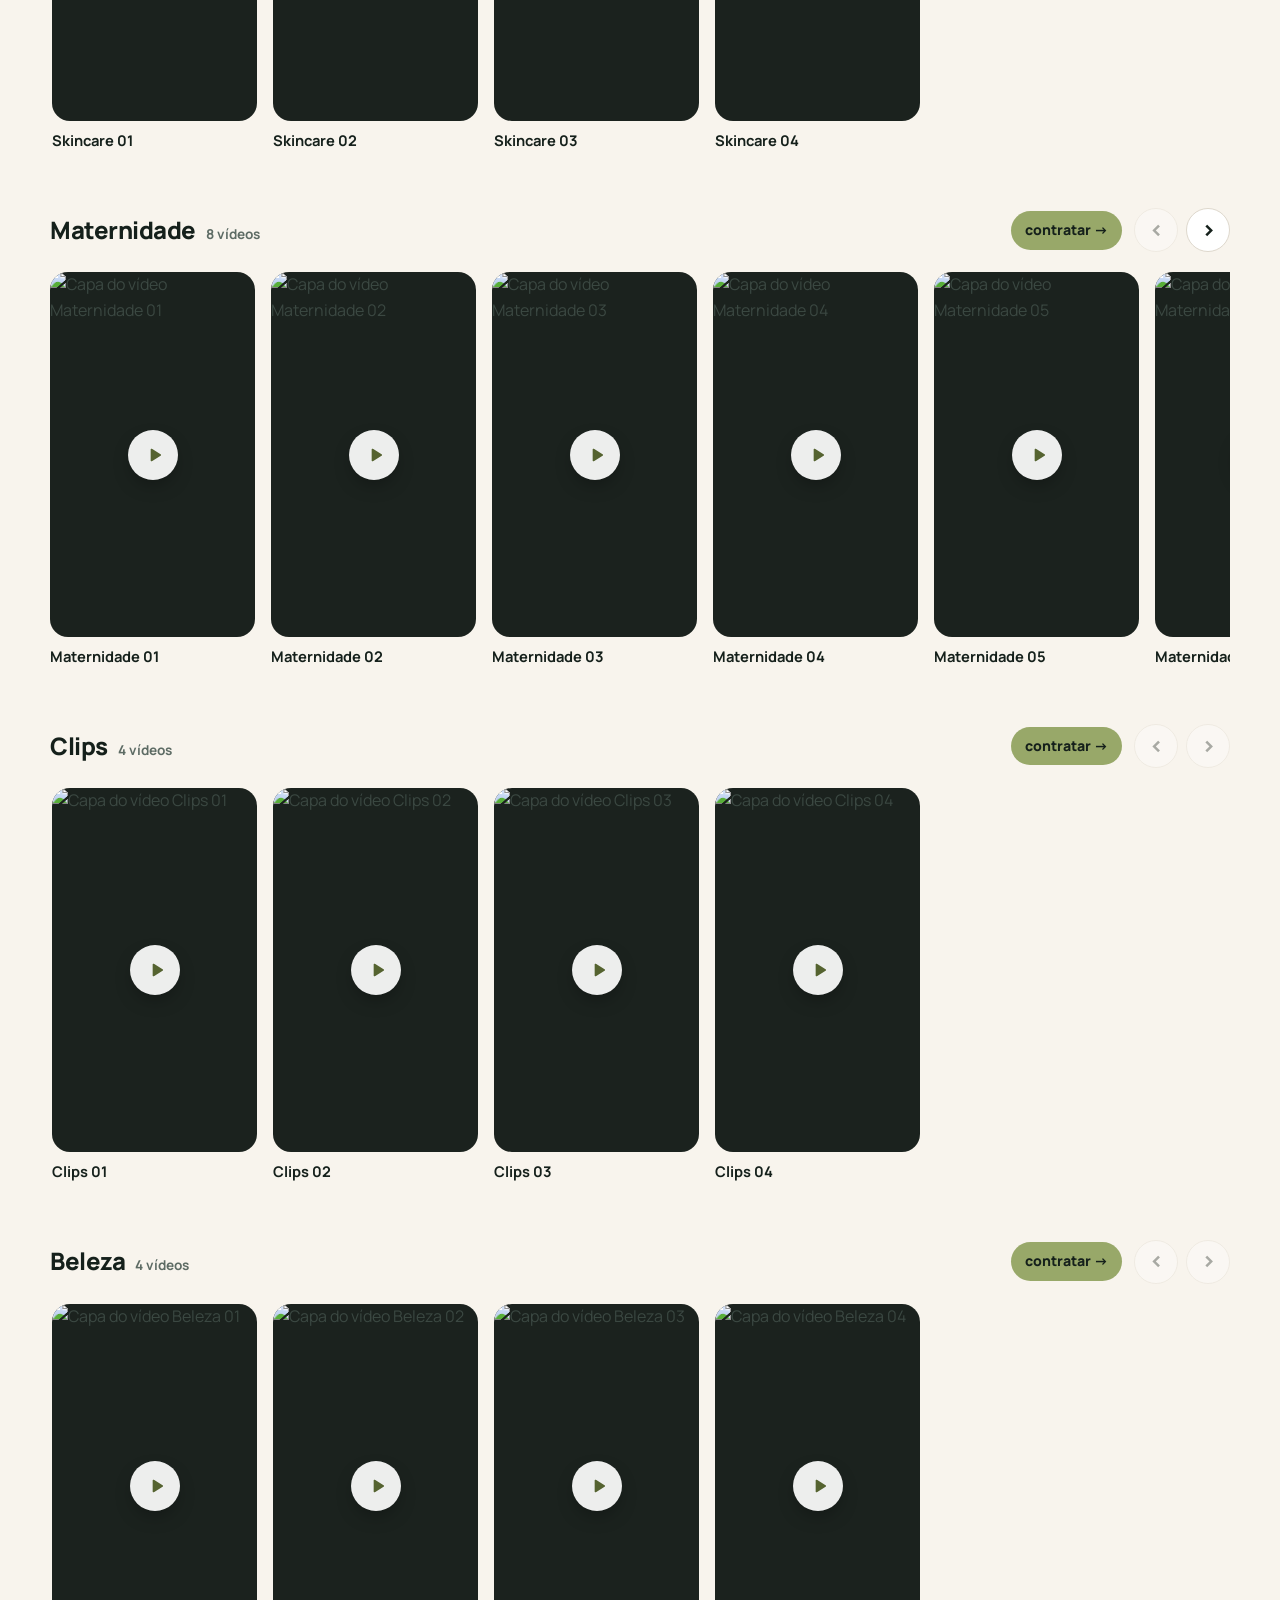
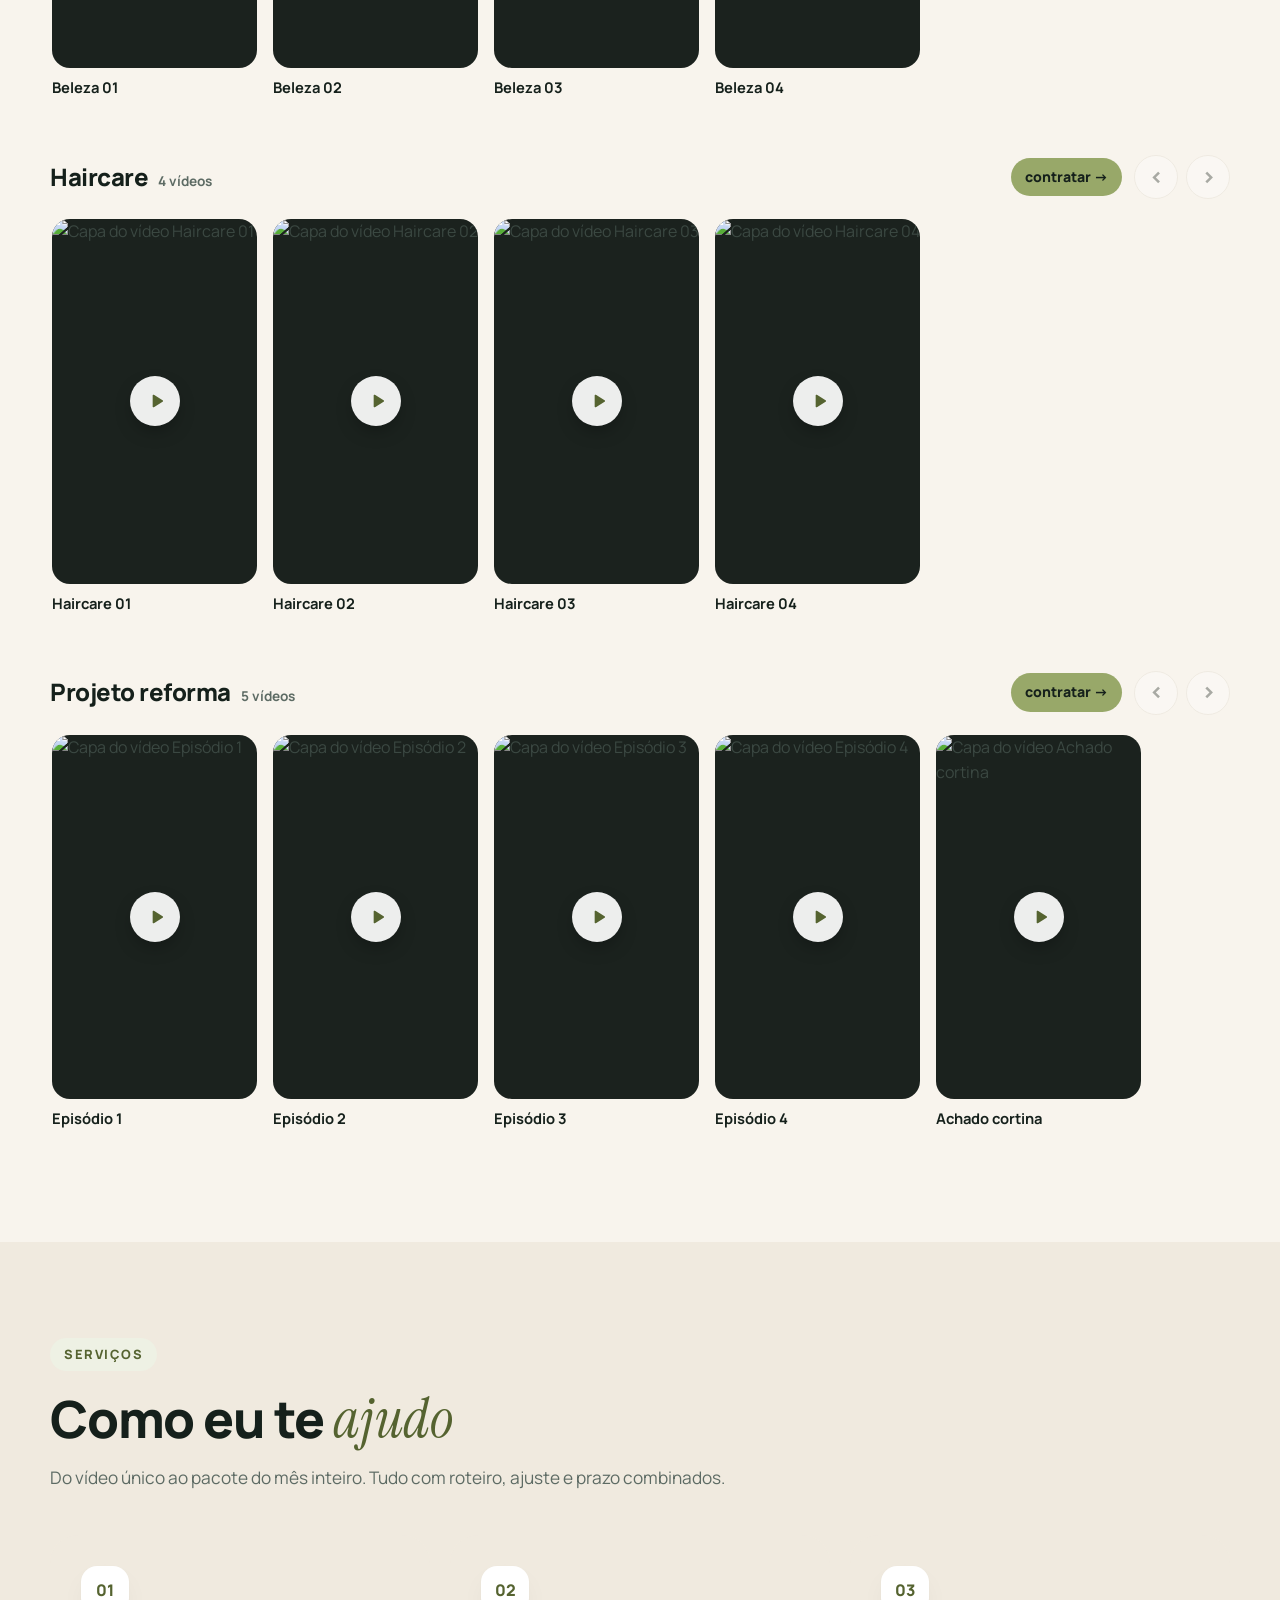
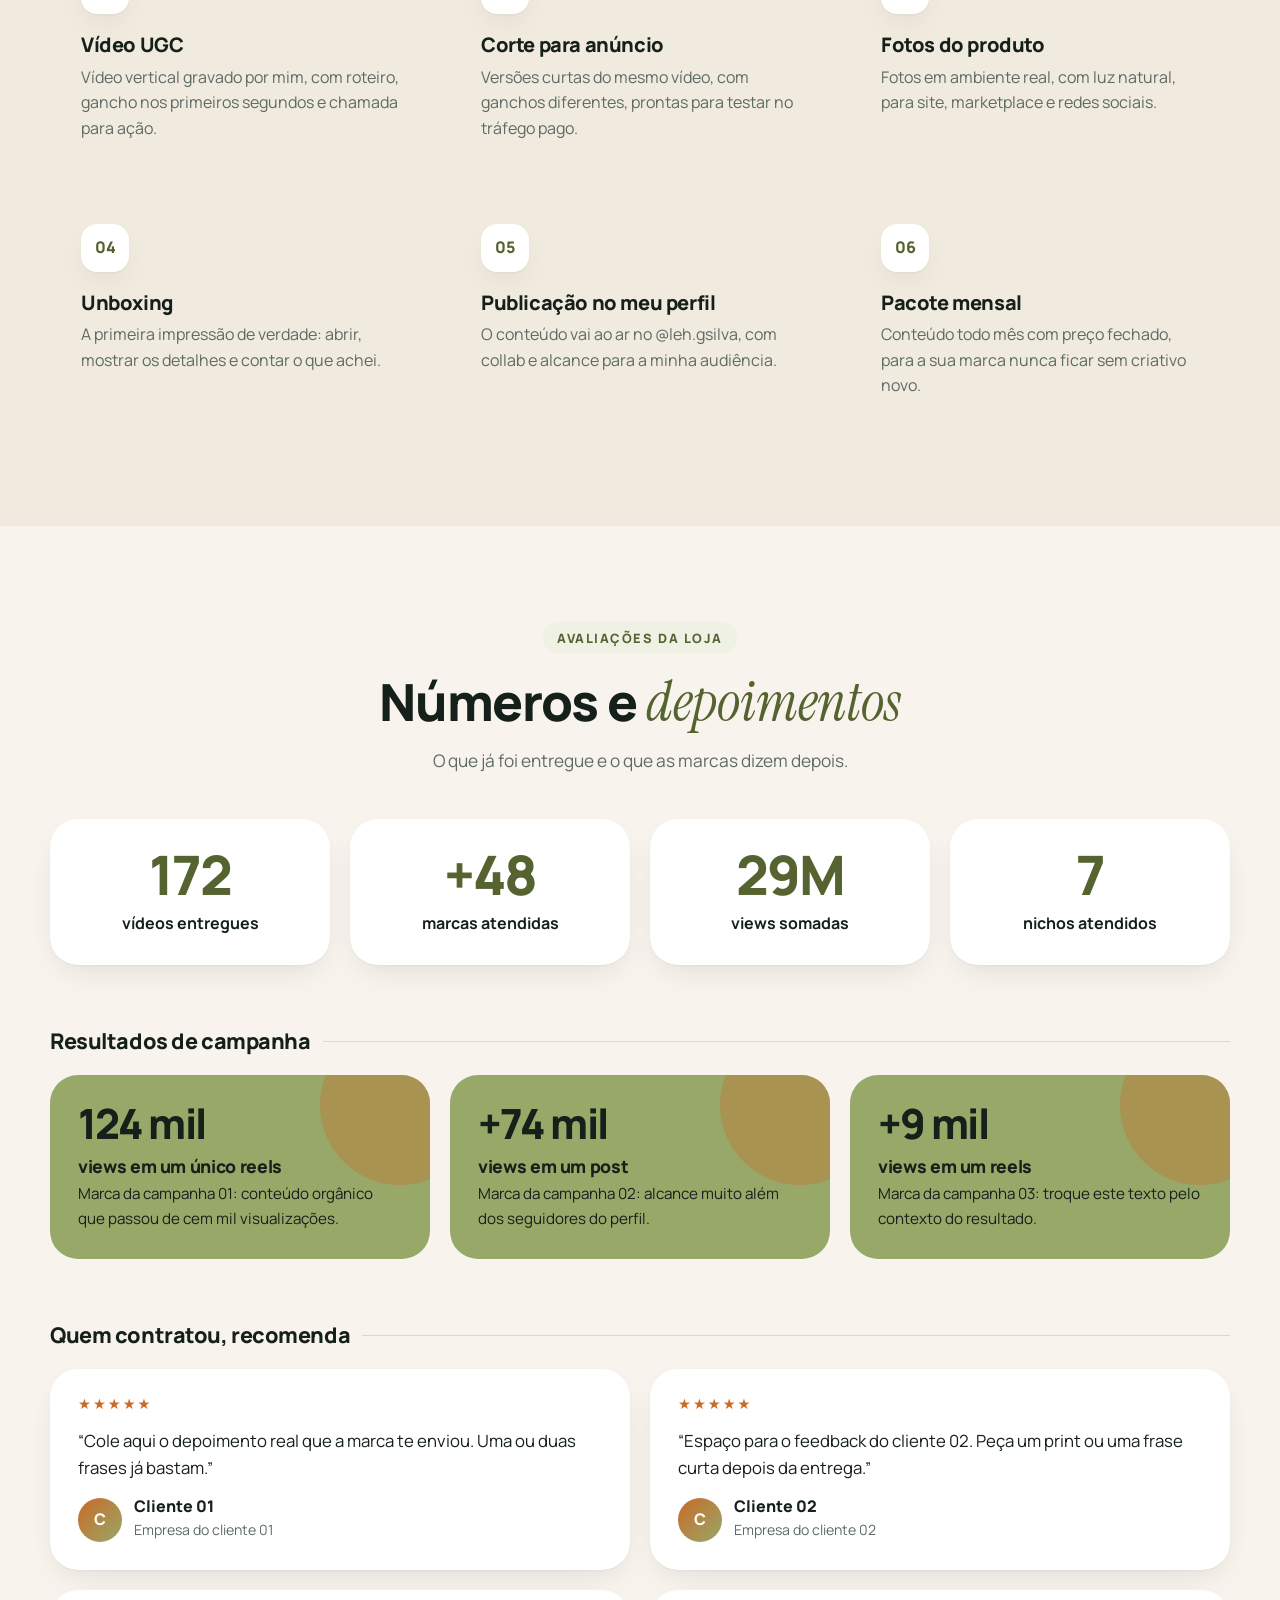
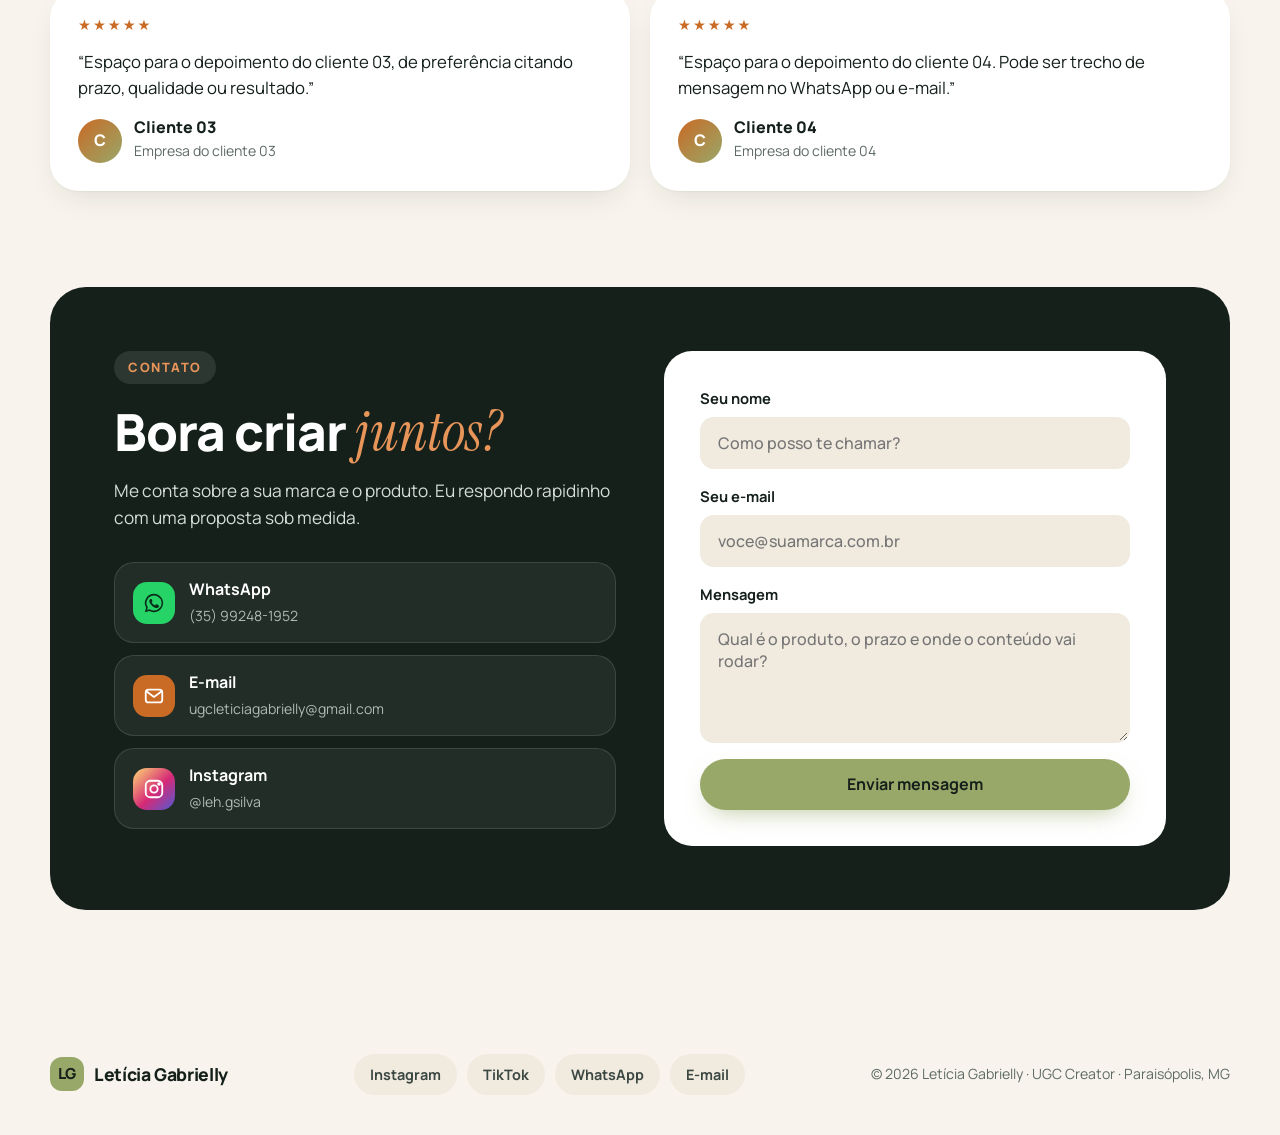
==== commit 9f2b8b5f: "Metricas completas no painel: videos abertos, cliques de contato, nichos, aparelho e atividade Co-Au" ====
--- a/index.html
+++ b/index.html
@@ -1137,7 +1137,7 @@
 
   /* Destaques */
   const destaquesProntos = listaDestaques.map((d) => ({ ...d, id: idYT(d.link) })).filter((d) => d.id);
-  LISTAS.destaques = destaquesProntos.map((d) => ({ id: d.id, titulo: d.titulo }));
+  LISTAS.destaques = destaquesProntos.map((d) => ({ id: d.id, titulo: d.titulo, nicho: "Destaques" }));
   $("#destaques").hidden = !destaquesProntos.length;
   $("#destaques-grade").innerHTML = destaquesProntos.map((d, i) => `
   <button class="destaque revelar" type="button" data-lista="destaques" data-indice="${i}" aria-label="Assistir ${esc(d.titulo)}">
@@ -1158,7 +1158,7 @@
       .map((v, vi) => ({ id: idYT(v.link), titulo: v.titulo || `${n.nome} ${String(vi + 1).padStart(2, "0")}` }))
       .filter((v) => v.id)
   })).filter((n) => n.videos.length);
-  nichosProntos.forEach((n, ni) => { LISTAS[ni] = n.videos; });
+  nichosProntos.forEach((n, ni) => { LISTAS[ni] = n.videos.map((v) => ({ ...v, nicho: n.nome })); });
 
   $("#prateleiras").innerHTML = nichosProntos.map((n, ni) => `
   <div class="prateleira revelar" data-prateleira="${ni}" role="region" aria-labelledby="prateleira-${ni}">
@@ -1212,6 +1212,7 @@
     if (!botao) return;
     const escolhido = botao.dataset.filtro;
     filtros.querySelectorAll(".chip").forEach((b) => b.setAttribute("aria-pressed", String(b === botao)));
+    if (escolhido !== "todos" && nichosProntos[escolhido]) registrarEvento("nicho", nichosProntos[escolhido].nome, "filtro");
     document.querySelectorAll(".prateleira").forEach((p) => {
       const mostra = escolhido === "todos" || p.dataset.prateleira === escolhido;
       p.hidden = !mostra;
@@ -1285,6 +1286,7 @@
     ? `<iframe src="${linkEmbed(v.id, "autoplay=1")}" title="${esc(v.titulo)}" referrerpolicy="strict-origin-when-cross-origin" allow="autoplay; encrypted-media; picture-in-picture; fullscreen" allowfullscreen></iframe>`
     : `<div class="player-aviso"><p>Os vídeos só tocam com o portfólio aberto pelo site.</p><a class="btn btn-verde" href="${SITE_PUBLICADO}">Abrir o site</a></div>`;
   $("#player-titulo").textContent = listaAtual.length > 1 ? `${v.titulo} · ${indiceAtual + 1} de ${listaAtual.length}` : v.titulo;
+  registrarEvento("video", v.titulo, `${v.nicho || ""} · ${v.id}`);
 }
 function abrirPlayer(lista, indice) {
   if (!lista || !lista.length) return;
@@ -1440,10 +1442,13 @@
   } catch (erro) { /* sem banco: fica a lista reserva */ }
 })();
 
-/* Visita: registra uma por visita (sem cookies e sem serviço de fora), com a origem */
-(function registrarVisita() {
-  if (!banco || !temEndereco || /^(localhost|127\.0\.0\.1|\[::1\])$/.test(location.hostname)) return;
-  try { if (sessionStorage.getItem("visitaRegistrada") === "1") return; sessionStorage.setItem("visitaRegistrada", "1"); } catch (erro) { /* segue */ }
+/* MEDIÇÃO DO SITE (aparece na aba Portfólio do painel)
+   Conta visitas e o que as pessoas fazem aqui, sem cookies, sem serviço de fora e sem pedir nada.
+   Não mede nada quando o site está aberto no seu computador (localhost). */
+const medindo = !!banco && temEndereco && !/^(localhost|127\.0\.0\.1|\[::1\])$/.test(location.hostname);
+const dispositivo = (window.matchMedia("(max-width: 760px)").matches || /Mobi|Android|iPhone|iPad/i.test(navigator.userAgent)) ? "celular" : "computador";
+const origemDaVisita = (function () {
+  try { const guardada = sessionStorage.getItem("origemVisita"); if (guardada) return guardada; } catch (erro) { /* segue */ }
   const parametros = new URLSearchParams(location.search);
   let origem = parametros.get("utm_source") || parametros.get("origem") || "";
   if (!origem && document.referrer) {
@@ -1452,9 +1457,44 @@
   const nomes = [[/instagram|^l\.instagram/i, "Instagram"], [/facebook|fb\.com|^m\.facebook/i, "Facebook"], [/whatsapp|wa\.me/i, "WhatsApp"], [/google/i, "Google"],
     [/tiktok/i, "TikTok"], [/youtube|youtu\.be/i, "YouTube"], [/linkedin|lnkd/i, "LinkedIn"], [/^t\.co$|twitter|^x\.com/i, "X"], [/bing/i, "Bing"], [/linktr/i, "Linktree"]];
   const achado = nomes.find(([regra]) => regra.test(origem));
-  origem = achado ? achado[1] : (origem || "Link direto");
-  banco.from("visitas").insert({ pagina: location.pathname.slice(0, 300), origem: origem.slice(0, 120) }).then(() => {}, () => {});
+  const final = (achado ? achado[1] : (origem || "Link direto")).slice(0, 120);
+  try { sessionStorage.setItem("origemVisita", final); } catch (erro) { /* segue */ }
+  return final;
 })();
+
+/* Visita: uma por visita */
+(function registrarVisita() {
+  if (!medindo) return;
+  try { if (sessionStorage.getItem("visitaRegistrada") === "1") return; sessionStorage.setItem("visitaRegistrada", "1"); } catch (erro) { /* segue */ }
+  const linha = { pagina: location.pathname.slice(0, 300), origem: origemDaVisita, dispositivo };
+  banco.from("visitas").insert(linha).then(({ error }) => {
+    /* se o banco ainda não tem o campo "dispositivo", registra sem ele */
+    if (error) banco.from("visitas").insert({ pagina: linha.pagina, origem: linha.origem }).then(() => {}, () => {});
+  }, () => {});
+})();
+
+/* Ações: vídeo aberto, cliques em WhatsApp, Instagram, e-mail, botões de contato, nichos e formulários */
+function registrarEvento(tipo, alvo, detalhe) {
+  if (!medindo) return;
+  try {
+    banco.from("eventos").insert({
+      tipo, alvo: String(alvo || "").trim().slice(0, 200), detalhe: String(detalhe || "").trim().slice(0, 200),
+      origem: origemDaVisita, dispositivo
+    }).then(() => {}, () => {});
+  } catch (erro) { /* medição nunca atrapalha o site */ }
+}
+document.addEventListener("click", (e) => {
+  const link = e.target.closest("a[href]");
+  if (!link) return;
+  const href = link.getAttribute("href") || "";
+  const onde = (link.closest("section[id], header, footer") || {}).id || (link.closest("footer") ? "rodape" : (link.closest("header") ? "topo" : ""));
+  const texto = (link.textContent || "").replace(/\s+/g, " ").trim() || href;
+  if (/wa\.me|whatsapp/i.test(href)) registrarEvento("whatsapp", texto, onde);
+  else if (/instagram\.com/i.test(href)) registrarEvento("instagram", texto, onde);
+  else if (/^mailto:/i.test(href)) registrarEvento("email", texto, onde);
+  else if (/tiktok\.com/i.test(href)) registrarEvento("tiktok", texto, onde);
+  else if (href === "#contato") registrarEvento("contato", texto, onde);
+}, true);
 
 /* Manda um contato para a tabela "marcas" como Lead. Devolve true se deu certo. */
 async function enviarLead(nome, email, observacao) {
@@ -1490,6 +1530,7 @@
   botao.disabled = false;
   botao.textContent = "Enviar mensagem";
   if (!ok) { avisoEnvio(form, "Não consegui enviar agora. Tente de novo em instantes ou me chame no WhatsApp."); return; }
+  registrarEvento("formulario", "Mensagem pelo formulário", "contato");
   form.hidden = true;
   const confirmacao = $("#confirmacao-contato");
   confirmacao.hidden = false;
@@ -1538,6 +1579,7 @@
   const ok = await enviarLead(form.elements.nome.value.trim(), form.elements.email.value.trim(), "Pediu o mídia kit pelo site.");
   botao.disabled = false;
   if (!ok) { avisoEnvio(form, "Não consegui enviar agora. Tente de novo em instantes."); return; }
+  registrarEvento("midia_kit", "Pediu o mídia kit", "card de captura");
   $("#modal-corpo").hidden = true;
   const confirmacao = $("#confirmacao-kit");
   confirmacao.hidden = false;
